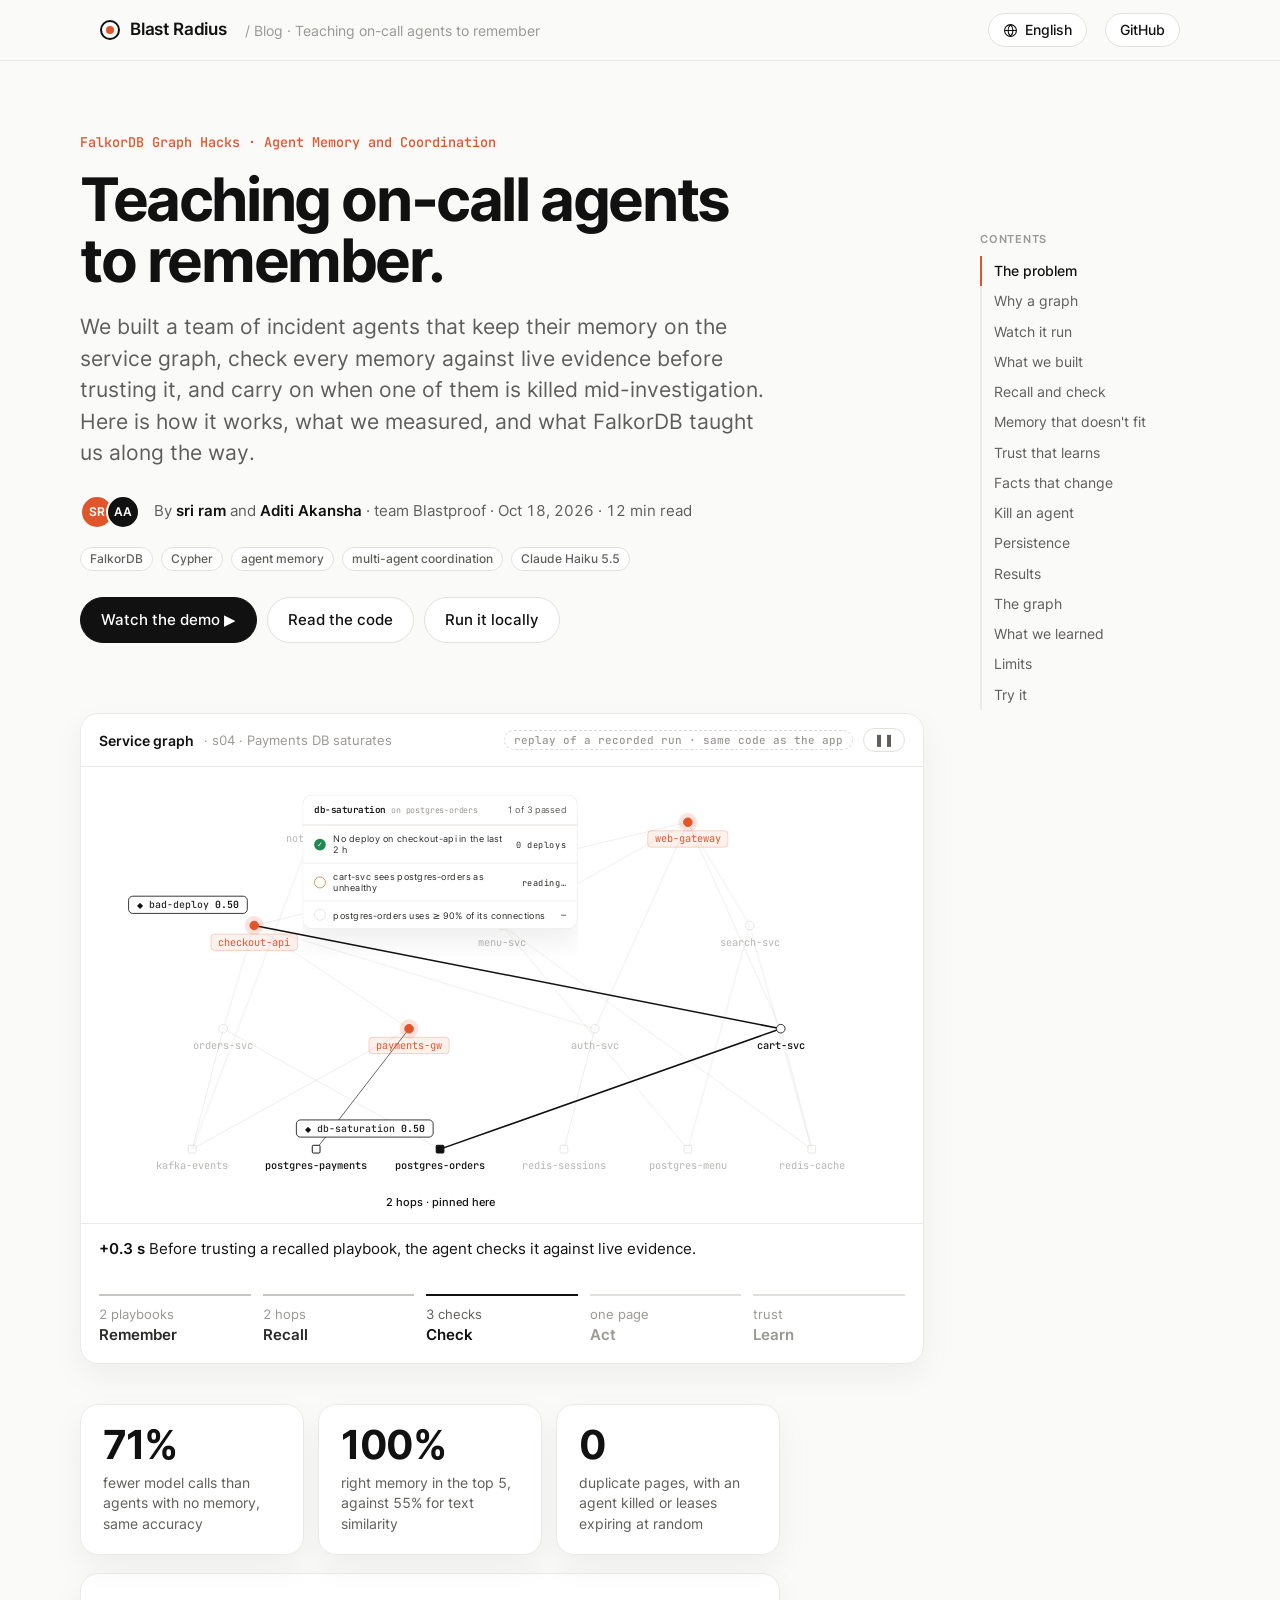
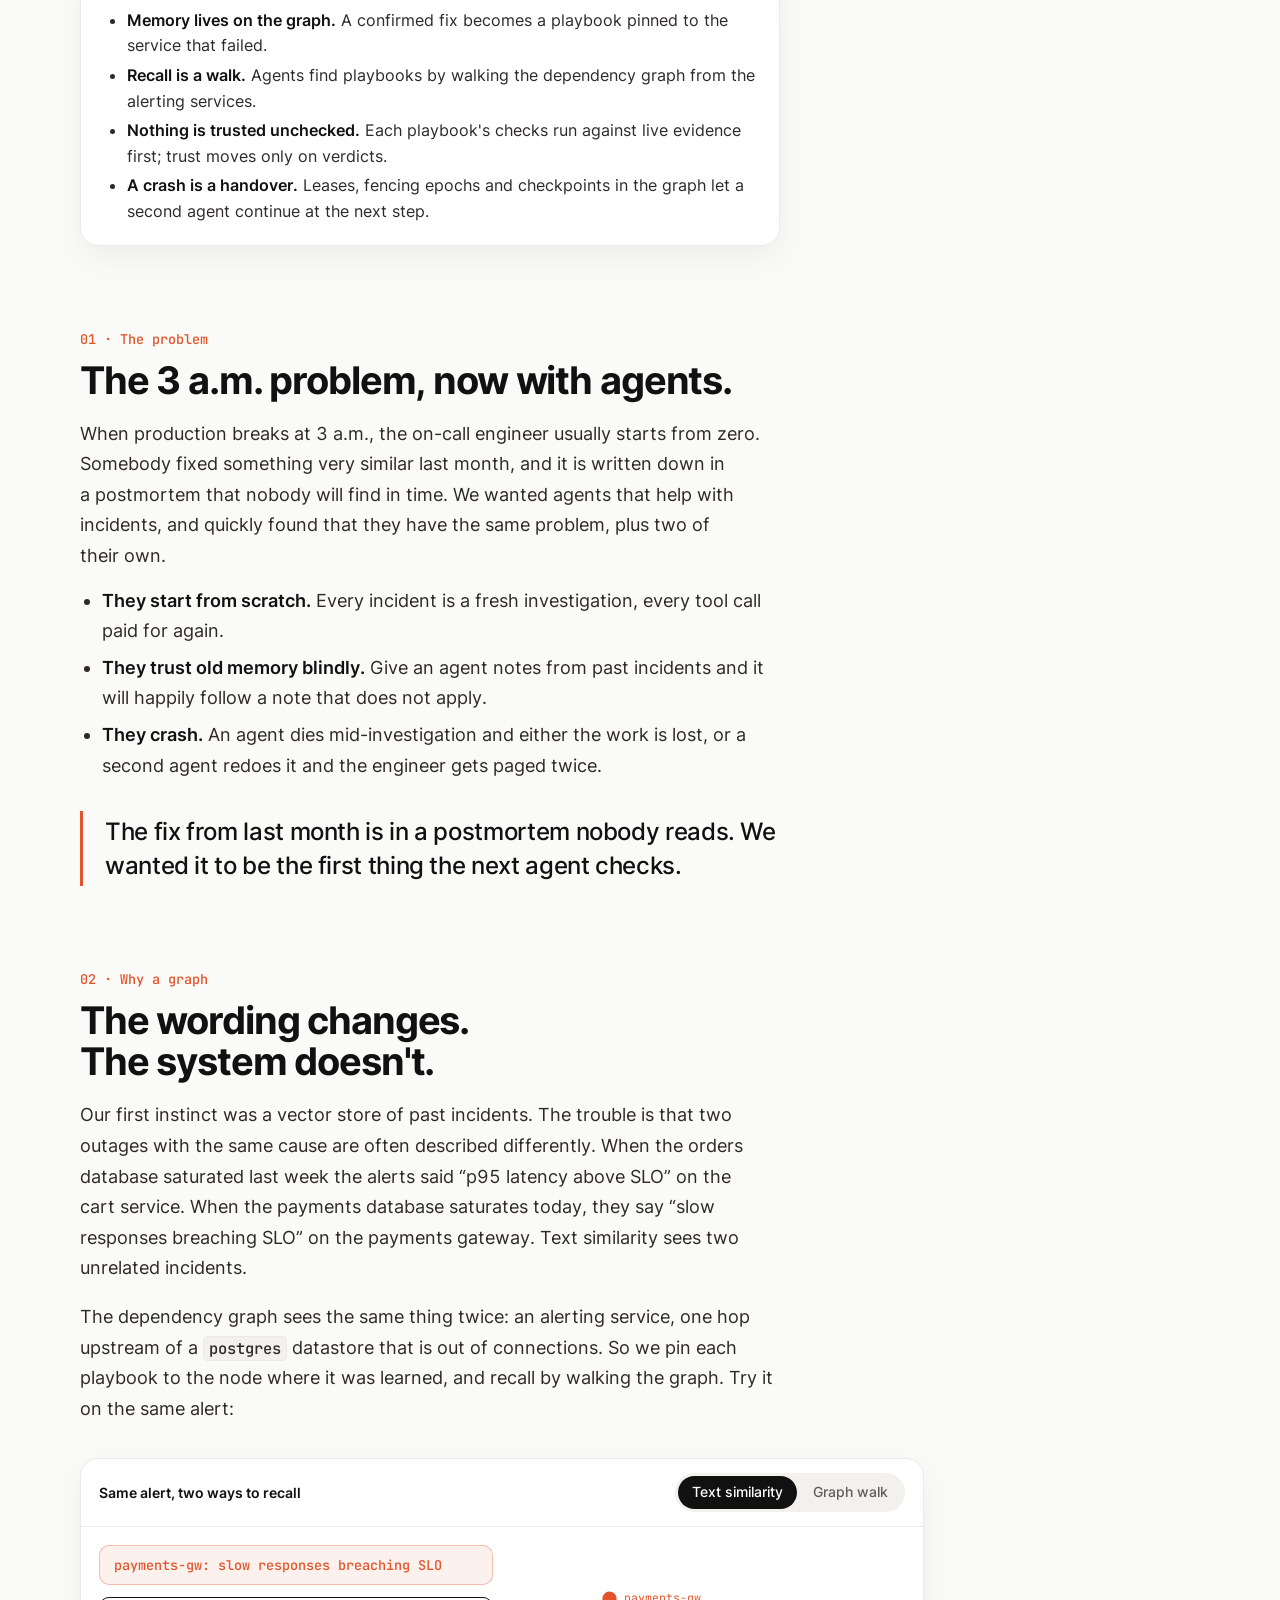
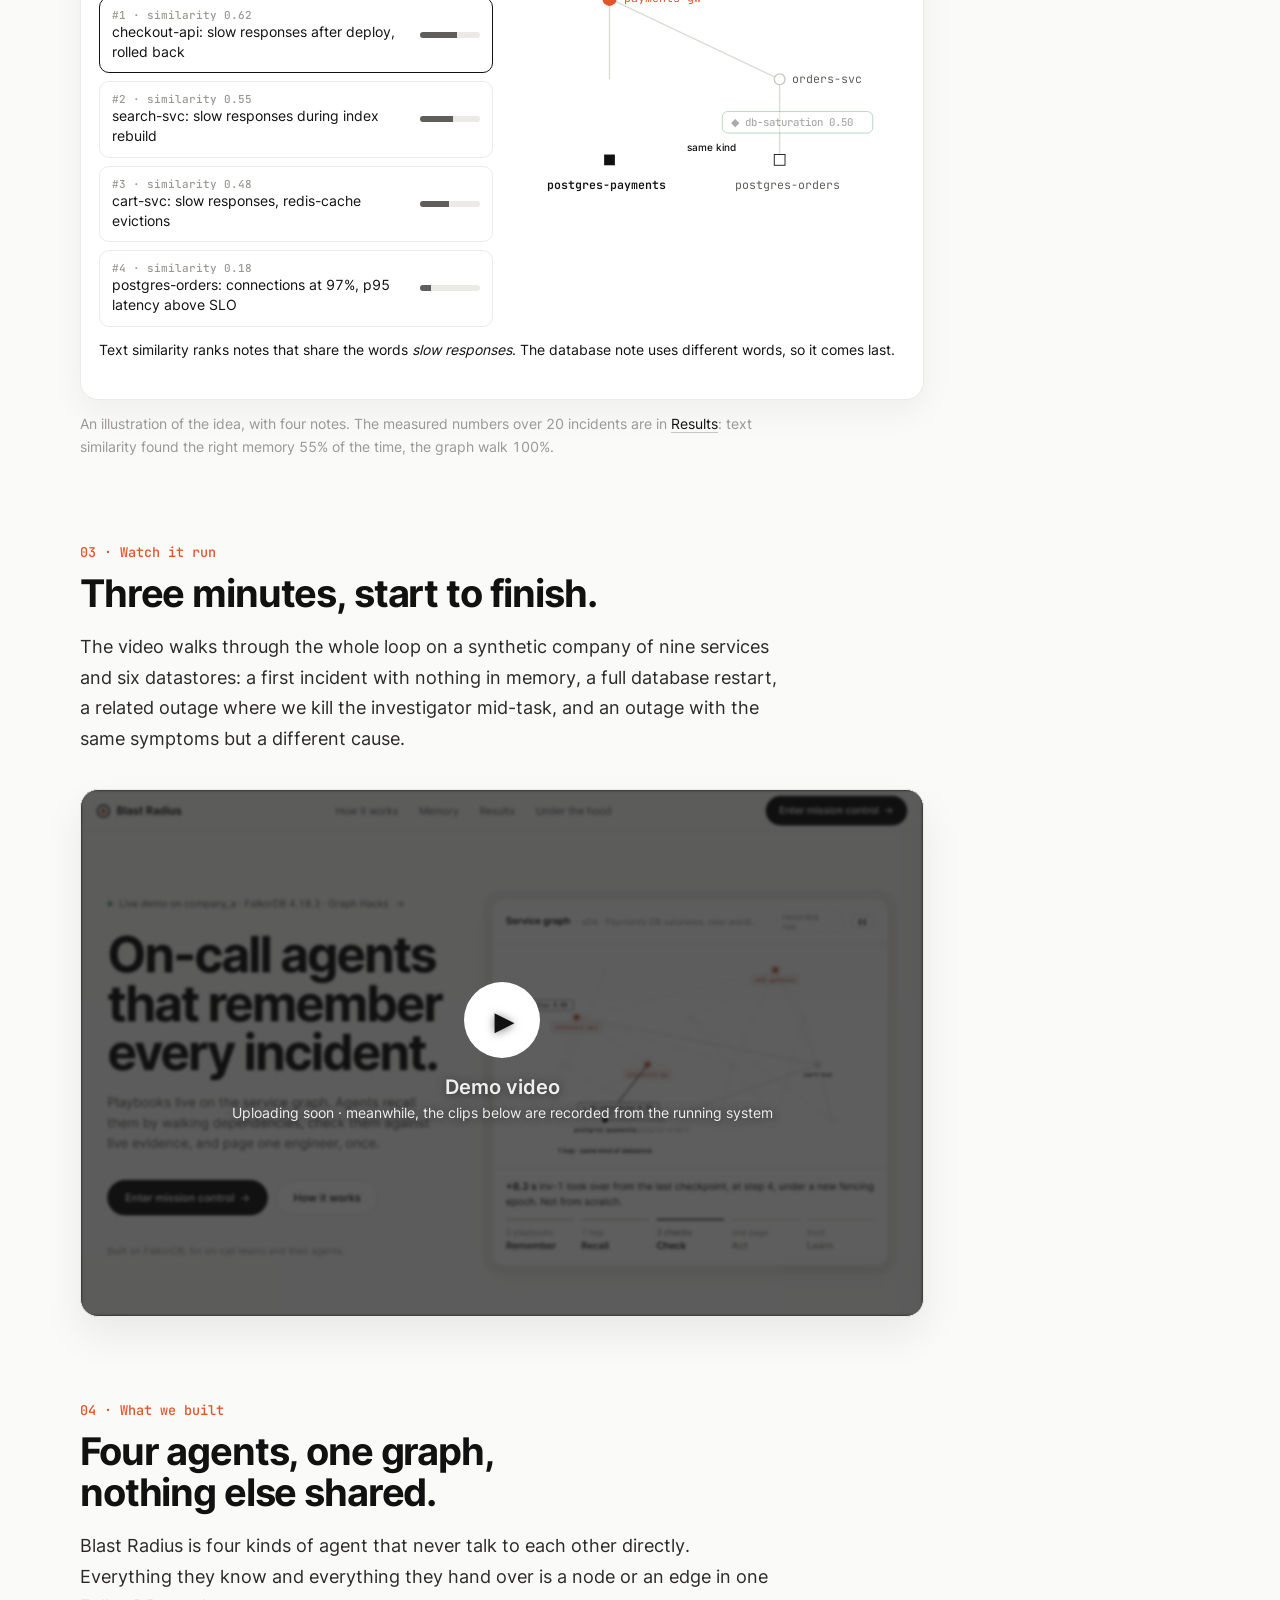
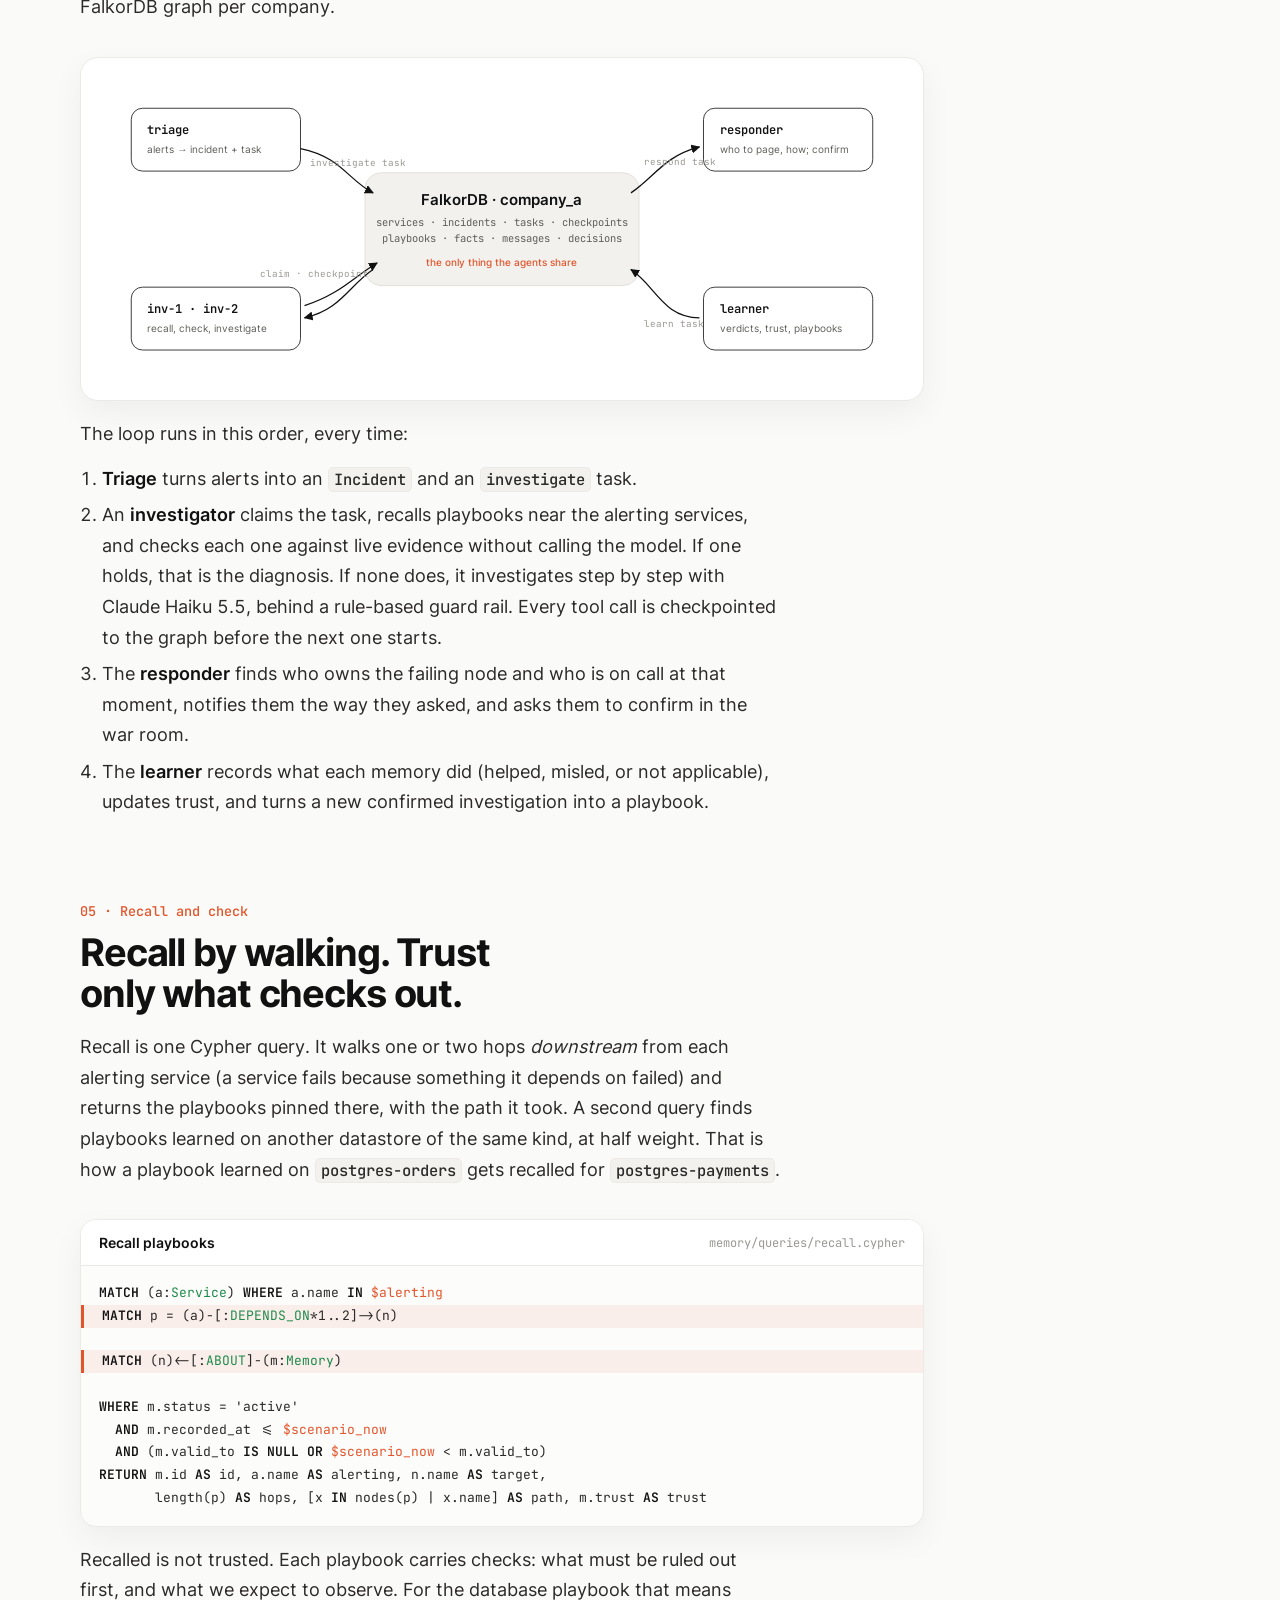
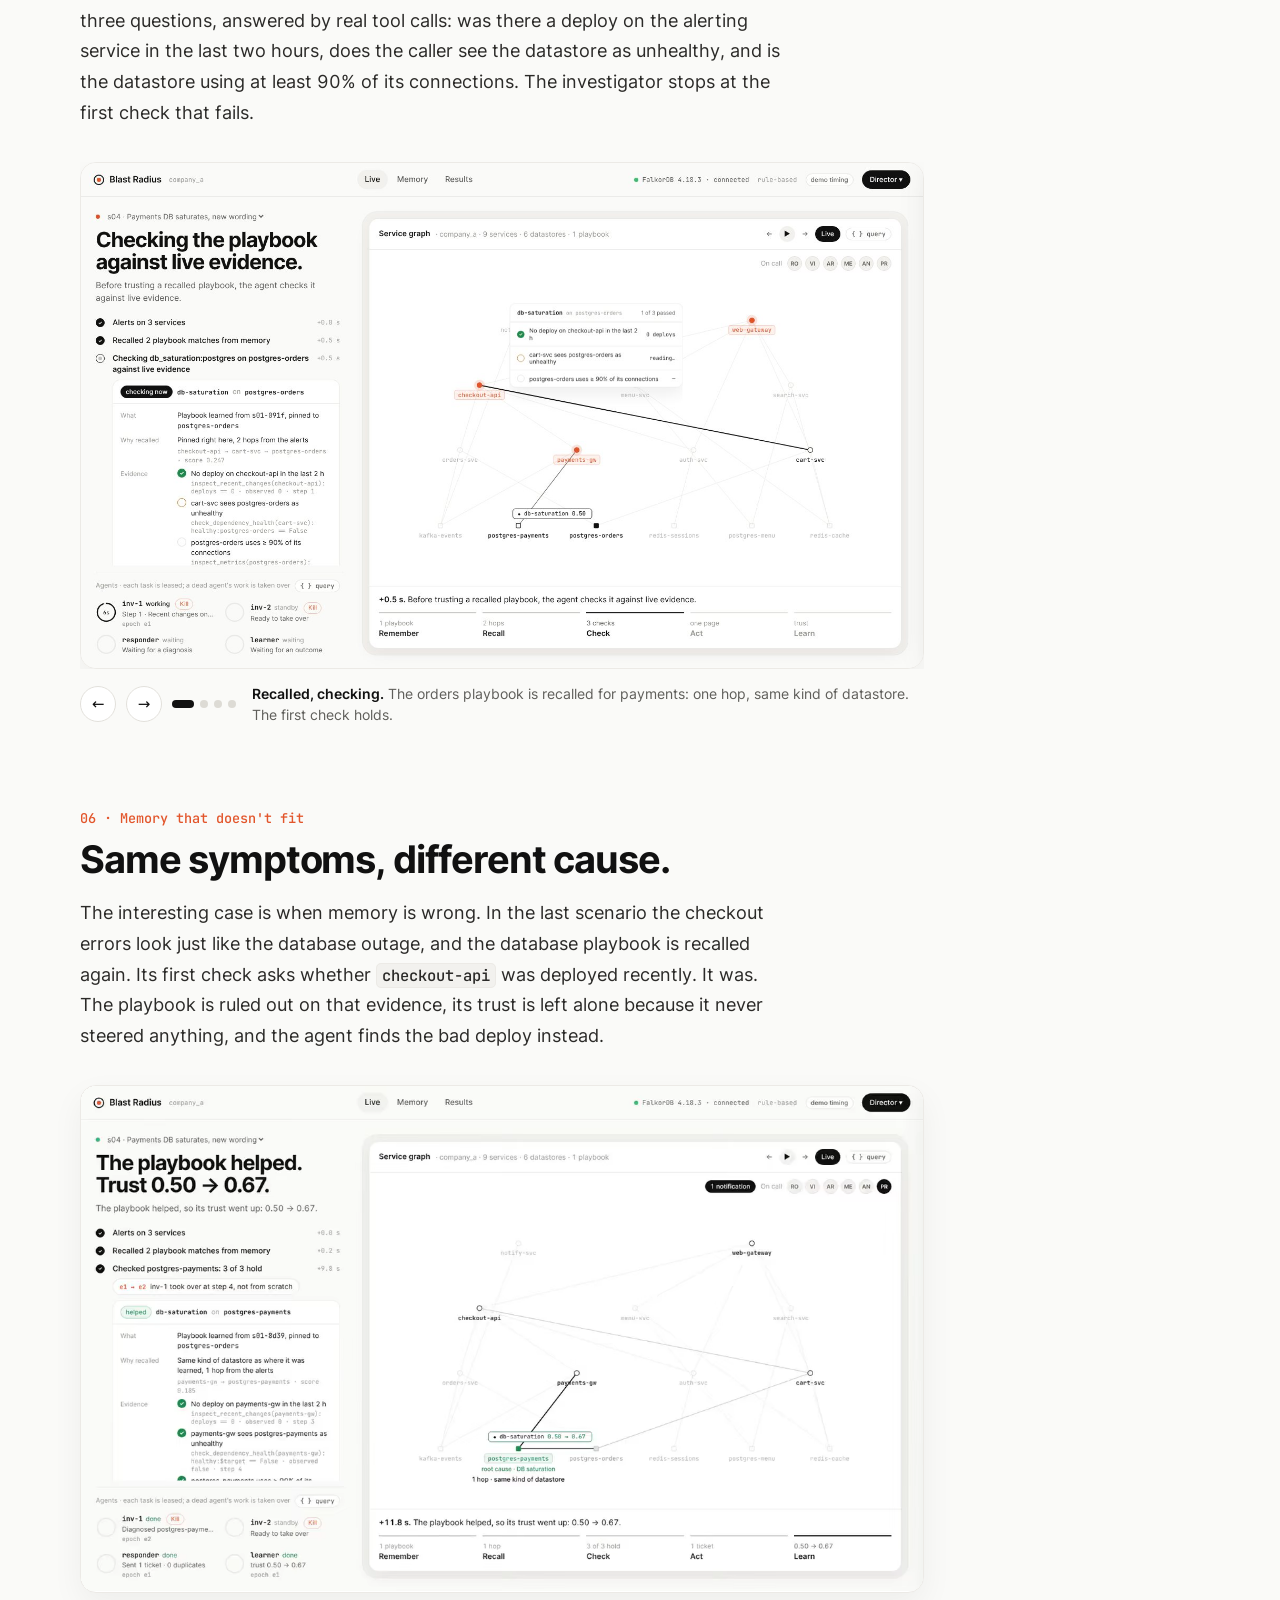
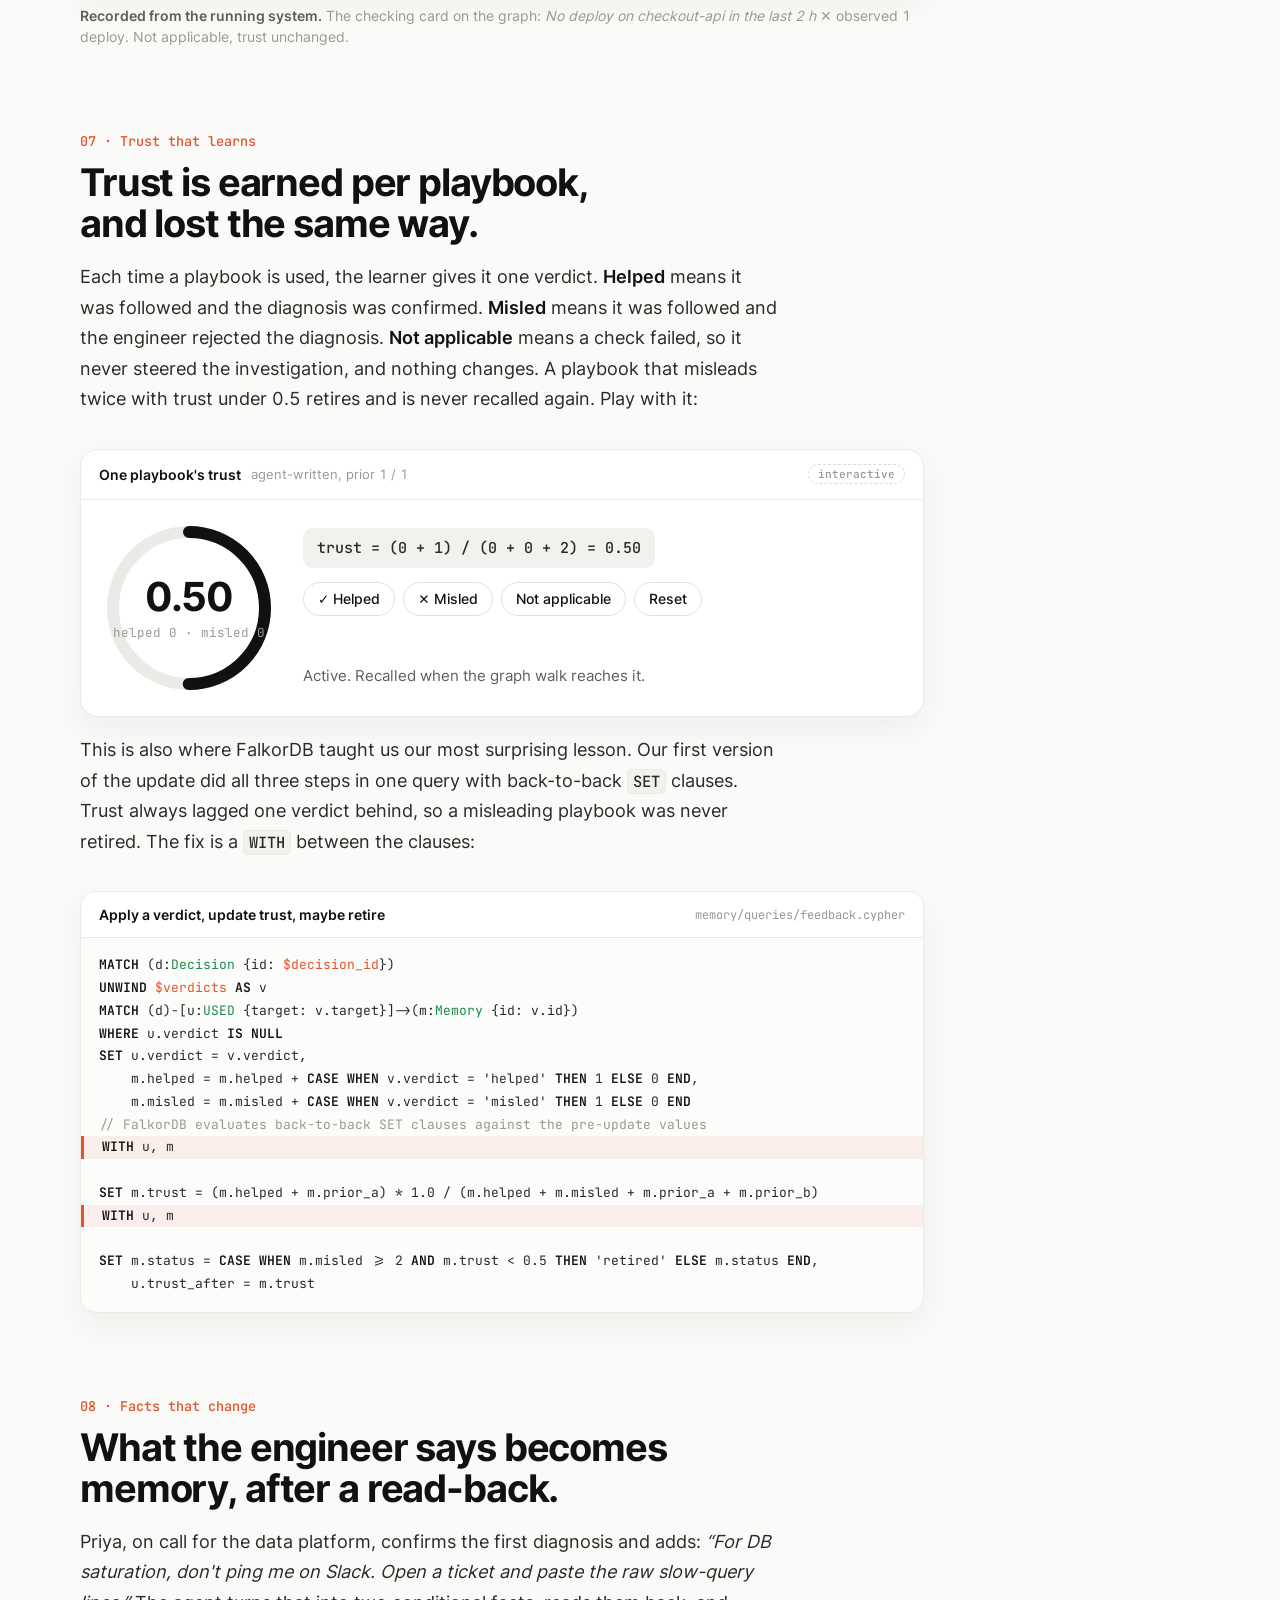
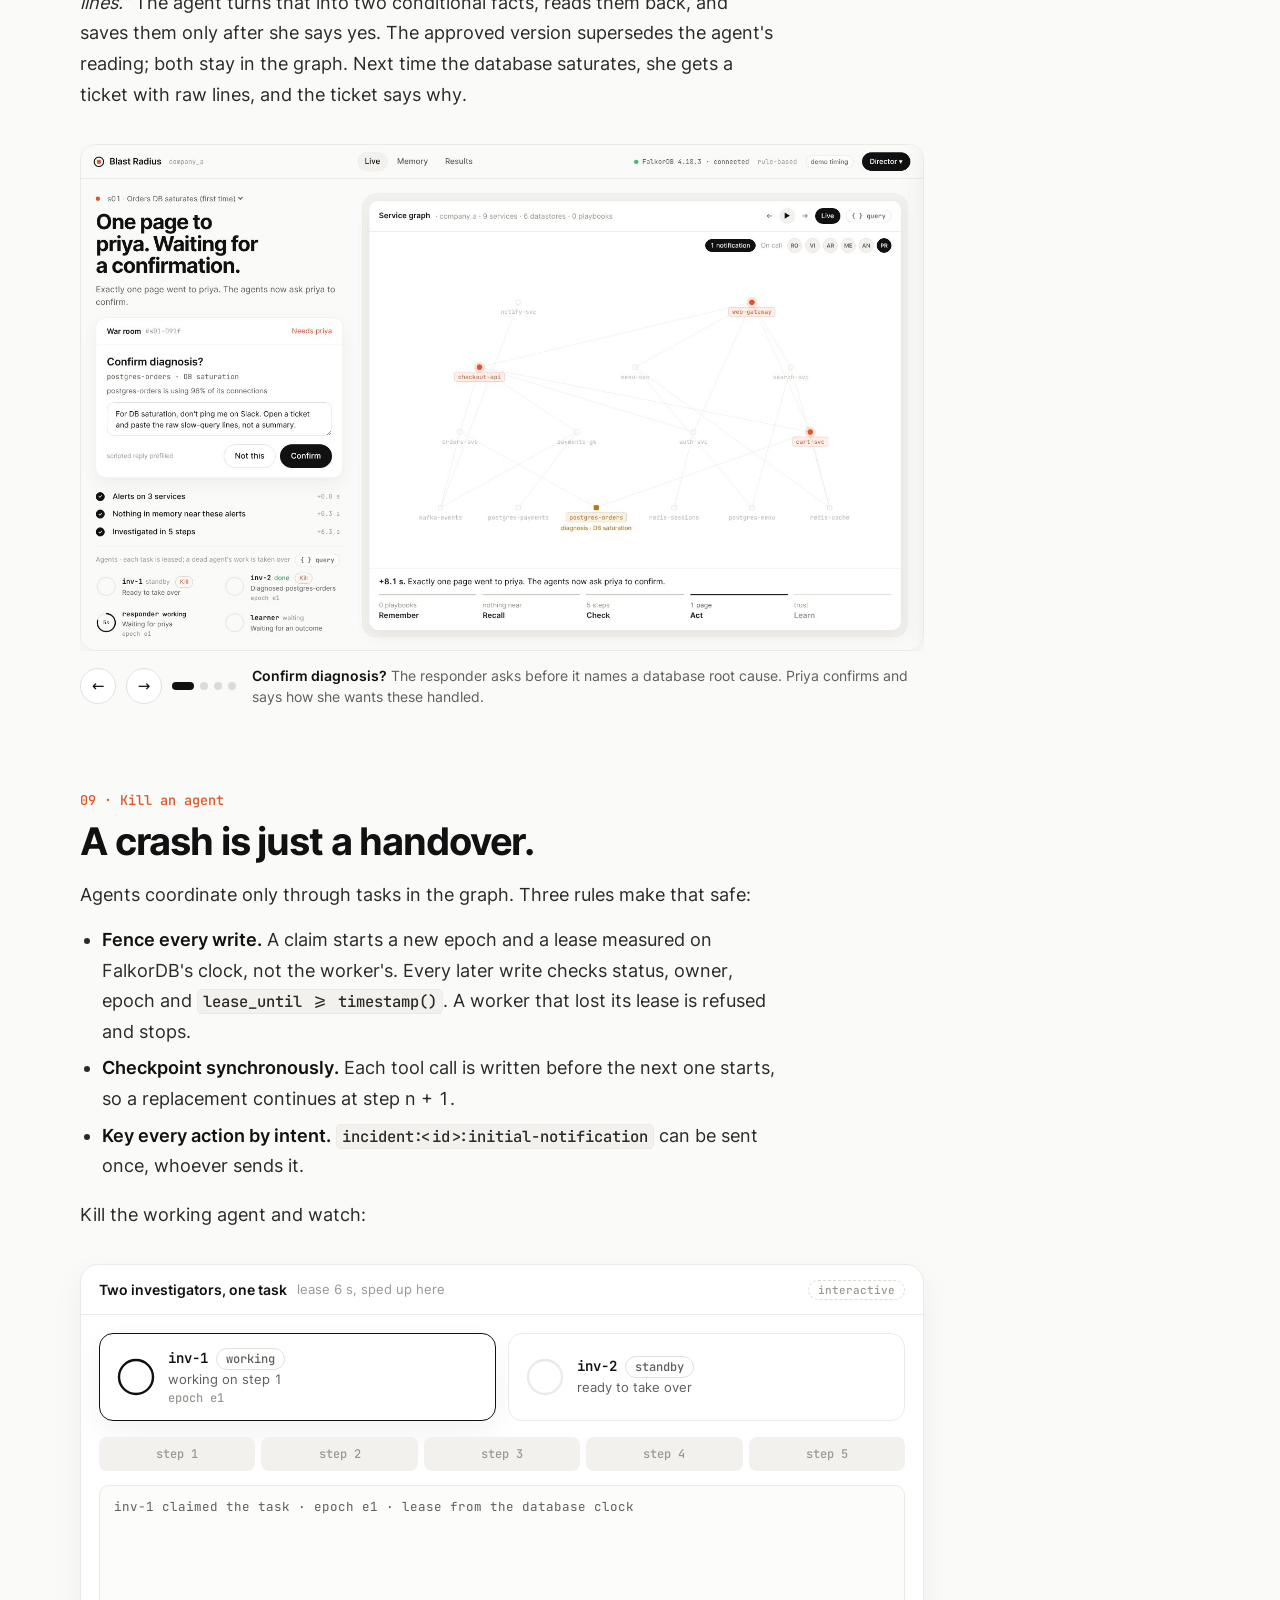
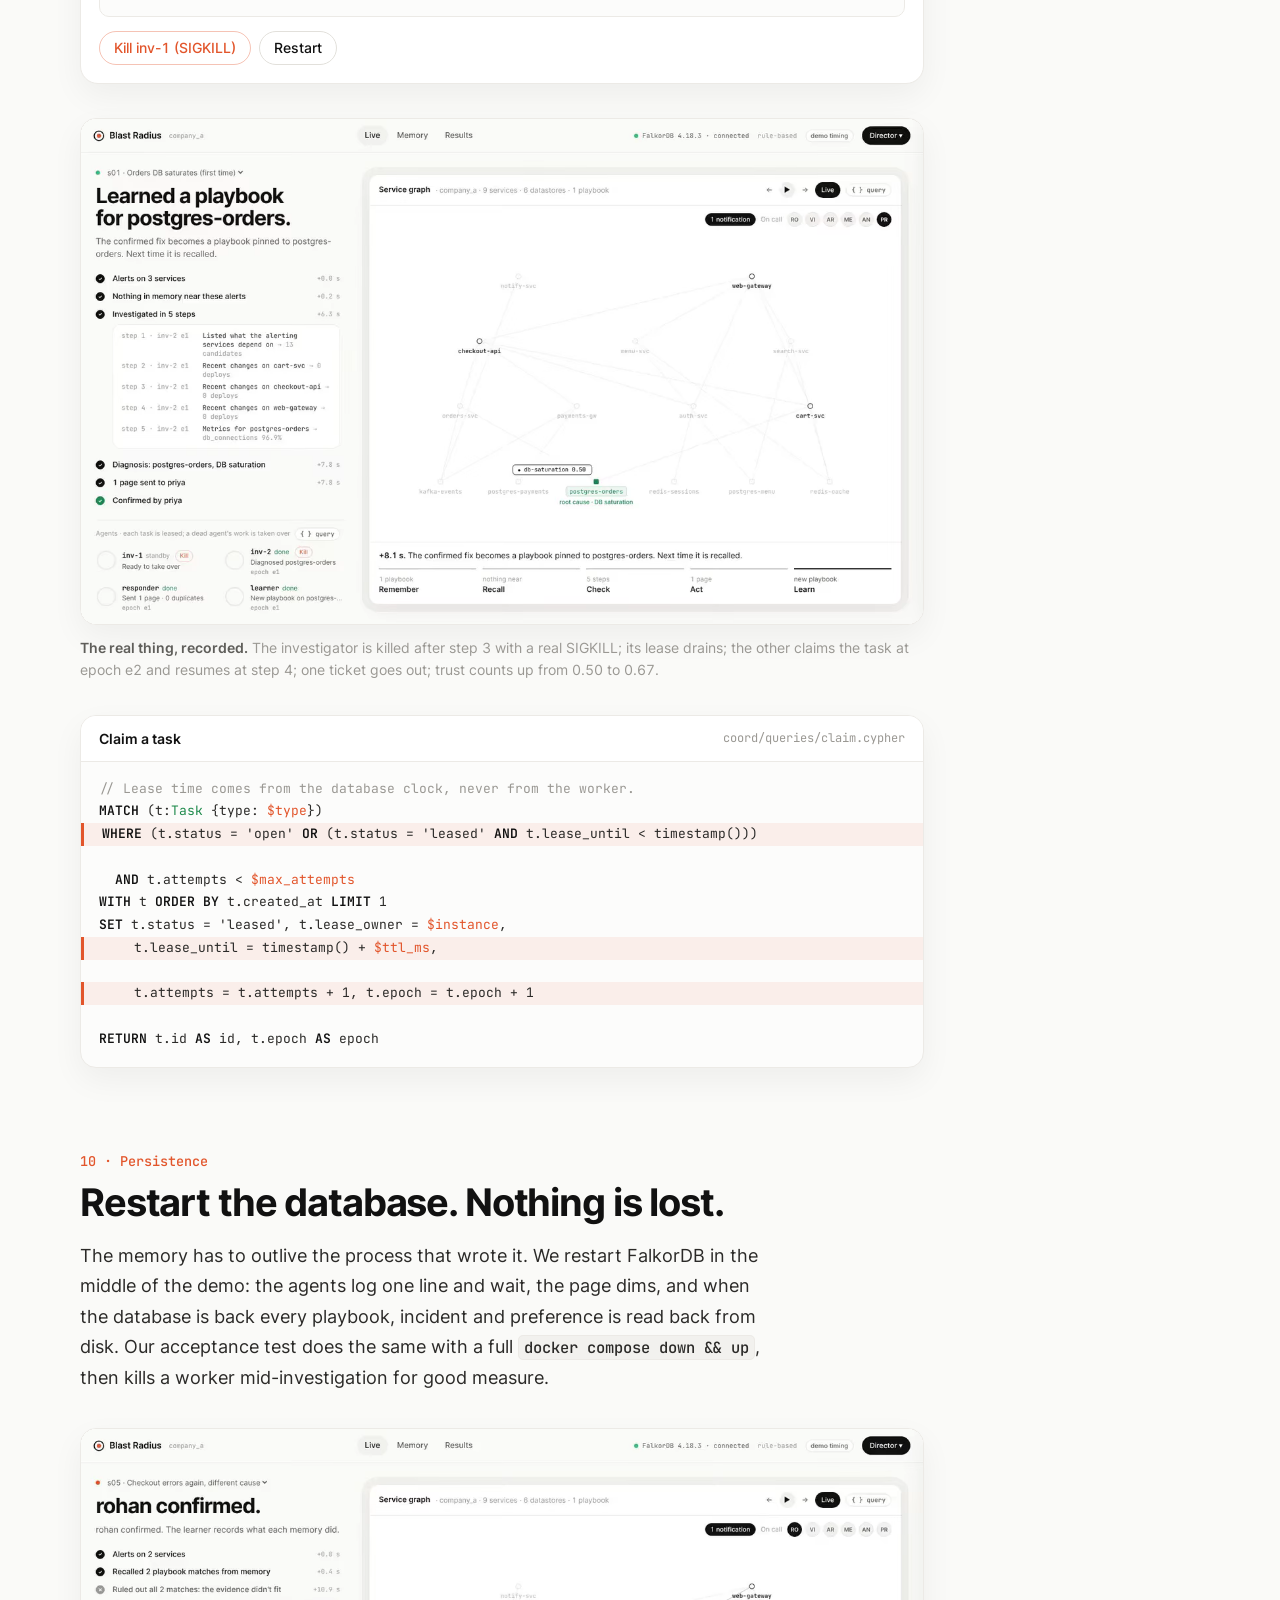
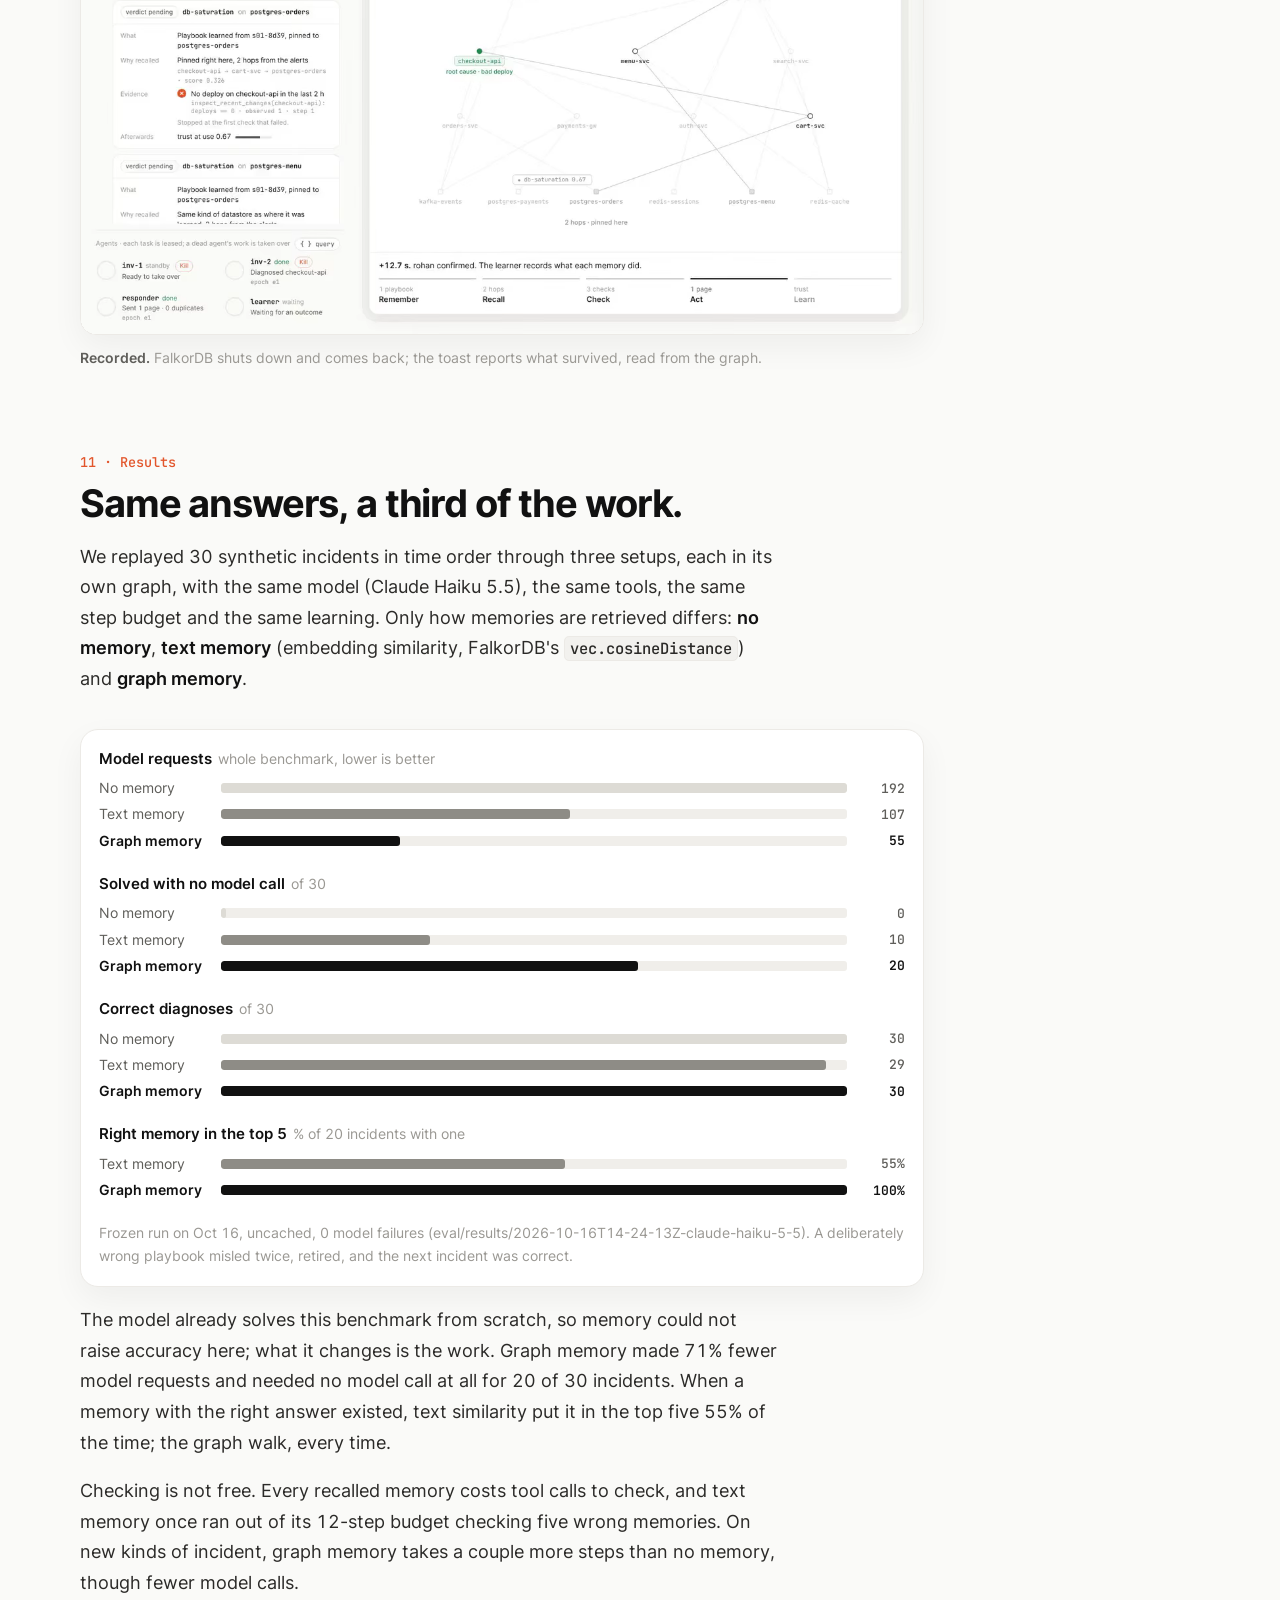
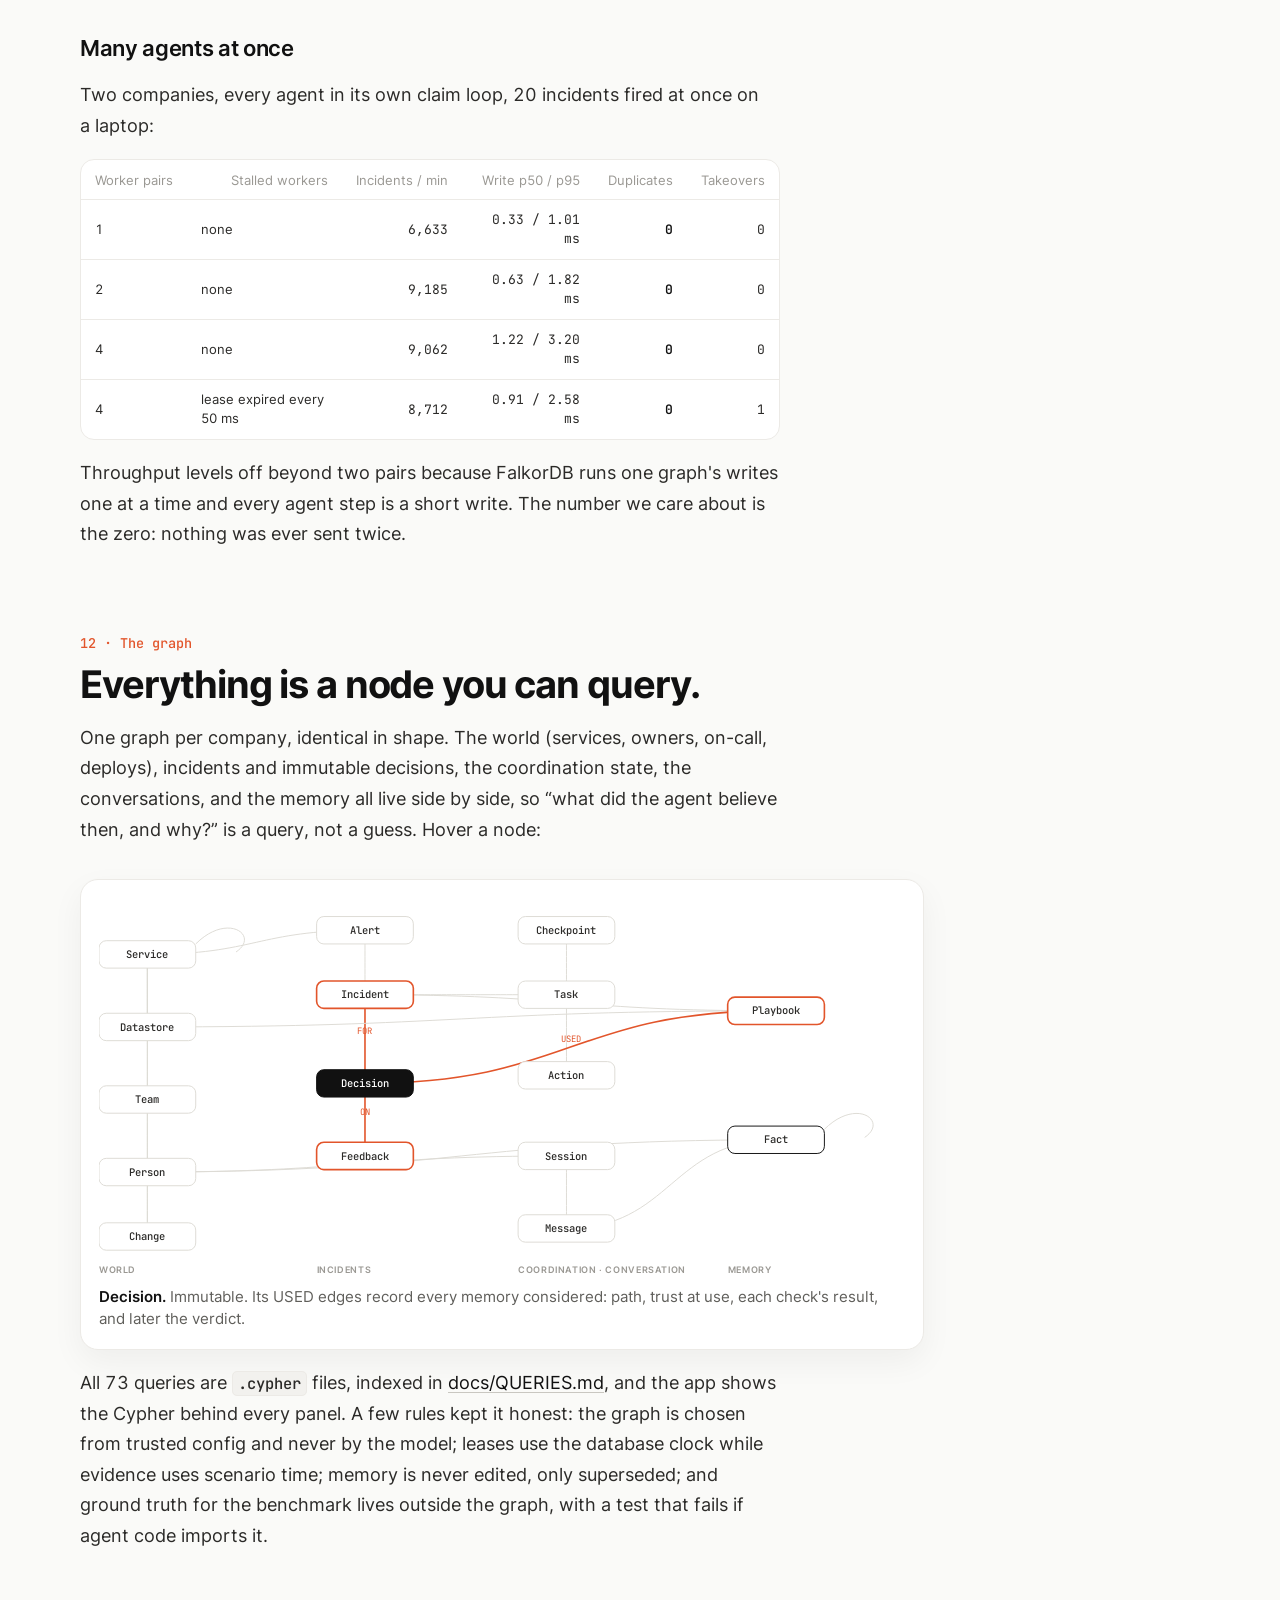
==== docs/blog/index.html @ 4878b63c "Blog: Hindi, Spanish, French and Hebrew translations, plus on-device translation in Chrome Co-Author" ====
<!doctype html>
<html lang="en">
<head>
<meta charset="utf-8">
<meta name="viewport" content="width=device-width, initial-scale=1, viewport-fit=cover">
<title>Teaching on-call agents to remember · Blast Radius</title>
<meta name="description" content="How we built on-call agents that remember every incident, check that memory against live evidence, and survive being killed mid-investigation. FalkorDB Graph Hacks, Agent Memory and Coordination.">
<meta property="og:title" content="Teaching on-call agents to remember">
<meta property="og:description" content="A graph for memory, a lease for coordination, and a lot of checking. Built on FalkorDB for Graph Hacks.">
<meta property="og:image" content="media/landing.jpg">
<link rel="stylesheet" href="assets/v2.css">
<style>
/* Blog layout: a reading column of ~68 characters, with figures that break out
   wider than the text, and a sticky contents rail on wide screens. */
:root { --col: 700px; --wide: 1120px; }
body { background: var(--bg); }
.progress { position: fixed; top: 0; left: 0; height: 3px; background: var(--sig); width: 0; z-index: 90; transition: width .1s linear; }
.top { position: sticky; top: env(safe-area-inset-top, 0px); z-index: 40; background: rgba(250, 250, 248, .9); backdrop-filter: blur(8px); border-bottom: 1px solid var(--line); }
.top .in { max-width: var(--wide); margin: 0 auto; height: 60px; display: flex; align-items: center; gap: 18px; padding-left: max(20px, env(safe-area-inset-left, 0px)); padding-right: max(20px, env(safe-area-inset-right, 0px)); }
.top .crumb { font-size: 14px; color: var(--t3); white-space: nowrap; overflow: hidden; text-overflow: ellipsis; }
.page { padding-left: max(20px, env(safe-area-inset-left, 0px)); padding-right: max(20px, env(safe-area-inset-right, 0px)); }
.layout { max-width: var(--wide); margin: 0 auto; display: grid; grid-template-columns: minmax(0, 1fr) 220px; gap: 56px; }
article { min-width: 0; }
.toc { position: sticky; top: 92px; align-self: start; padding-top: 140px; font-size: 13.5px; }
.toc b { display: block; font: 600 11px var(--sans); text-transform: uppercase; letter-spacing: .07em; color: var(--t3); margin-bottom: 10px; }
.toc a { display: block; color: var(--t2); padding: 5px 0 5px 12px; border-left: 2px solid var(--line); }
.toc a:hover { color: var(--ink); } .toc a.on { color: var(--ink); border-left-color: var(--sig); font-weight: 500; }
.col { max-width: var(--col); }
header.hero { padding-block: 72px 36px; }
.kicker { font: 500 13.5px var(--mono); color: var(--sig); }
h1 { font: 700 60px/1.02 var(--sans); letter-spacing: -.04em; margin: 18px 0 0; text-wrap: balance; }
.dek { font-size: 21px; line-height: 1.5; color: var(--t2); margin: 20px 0 0; text-wrap: pretty; }
.byline { display: flex; align-items: center; gap: 14px; margin-top: 26px; font-size: 14.5px; color: var(--t2); flex-wrap: wrap; }
.byline .avs { display: flex; } .byline .avs span { width: 34px; height: 34px; border-radius: 50%; display: grid; place-items: center; font: 600 12px var(--sans); color: #fff; background: var(--ink); border: 2px solid var(--bg); margin-left: -8px; }
.byline .avs span:first-child { margin-left: 0; background: var(--sig); }
.byline b { color: var(--ink); font-weight: 600; }
.tags { display: flex; gap: 8px; margin-top: 18px; flex-wrap: wrap; }
.btns { display: flex; gap: 10px; margin-top: 26px; flex-wrap: wrap; }
.btns .pill { padding: 11px 20px; }
h2 { font: 700 38px/1.08 var(--sans); letter-spacing: -.03em; margin: 0; text-wrap: balance; }
h3 { font: 600 22px/1.25 var(--sans); letter-spacing: -.015em; margin: 36px 0 0; }
section.s { padding-top: 84px; scroll-margin-top: 70px; }
.s .eyebrow { margin-bottom: 12px; display: block; }
p, li { font-size: 18px; line-height: 1.7; color: var(--ink2); }
article p { margin: 18px 0 0; text-wrap: pretty; }
article ul, article ol { margin: 14px 0 0; padding-left: 22px; } article li { margin-top: 6px; }
code { font: 500 .86em var(--mono); background: var(--sunk); border: 1px solid var(--line); border-radius: 5px; padding: 1px 5px; }
strong { font-weight: 600; color: var(--ink); }
a.ln { color: var(--ink); text-decoration: underline; text-decoration-color: var(--t4); text-underline-offset: 3px; } a.ln:hover { text-decoration-color: var(--sig); }
blockquote { margin: 30px 0 0; padding: 4px 0 4px 22px; border-left: 3px solid var(--sig); font: 500 24px/1.4 var(--sans); letter-spacing: -.015em; color: var(--ink); }
figure { margin: 34px 0 0; }
figure.wide { width: min(var(--wide) - 276px, 100%); }
figcaption { font-size: 14px; color: var(--t3); margin-top: 12px; line-height: 1.55; }
figcaption b { color: var(--t2); font-weight: 600; }
.shot { border-radius: 16px; border: 1px solid var(--line); box-shadow: var(--shadow); overflow: hidden; background: var(--paper); }
.shot img, .shot video { display: block; width: 100%; height: auto; }
.tldr { margin-top: 40px; display: grid; grid-template-columns: repeat(3, minmax(0, 1fr)); gap: 14px; }
.tile { padding: 20px 22px; } .tile b { display: block; font: 700 40px/1 var(--sans); letter-spacing: -.035em; } .tile span { display: block; font-size: 14px; color: var(--t2); margin-top: 8px; line-height: 1.45; }
.summary { margin-top: 18px; padding: 20px 24px; } .summary li { font-size: 16px; line-height: 1.6; margin-top: 4px; }
/* demo figures */
.demo { padding: 0; overflow: hidden; }
.demo .dh { display: flex; align-items: center; gap: 10px; padding: 14px 18px; border-bottom: 1px solid var(--line); font-size: 14px; flex-wrap: wrap; }
.demo .dh b { font-weight: 600; } .demo .dh .m { color: var(--t3); font-size: 13px; }
.demo .db { padding: 18px; }
.tag-live { font: 500 11px var(--mono); color: var(--t3); border: 1px dashed var(--line3); border-radius: 999px; padding: 2px 9px; }
.heroviz .gbody { aspect-ratio: 1200 / 650; padding: 4px 8px 0; }
.heroviz .foot { border-top: 1px solid var(--line); padding: 14px 18px 16px; }
.heroviz .capt { font-size: 15px; min-height: 44px; } .heroviz .capt b { font-weight: 600; }
.heroviz .stages { margin-top: 12px; }
/* text vs graph */
.vs { display: grid; grid-template-columns: minmax(0, 1fr) minmax(0, 1fr); gap: 18px; }
.alertbox { font: 500 13.5px var(--mono); background: var(--sig-bg); color: var(--sig); border: 1px solid var(--sig-line); border-radius: 10px; padding: 10px 14px; }
.notes { display: grid; gap: 8px; margin-top: 12px; }
.note2 { border: 1px solid var(--line); border-radius: 10px; padding: 10px 12px; font-size: 13.5px; display: grid; grid-template-columns: 1fr 60px; gap: 10px; align-items: center; transition: all .4s var(--ease); background: var(--paper); }
.note2 .bar { height: 6px; border-radius: 3px; background: var(--line); overflow: hidden; } .note2 .bar i { display: block; height: 100%; background: var(--t2); width: 0; transition: width .6s var(--ease); }
.note2.top { border-color: var(--ink); } .note2.right { border-color: var(--ok); background: var(--ok-bg); } .note2.right .bar i { background: var(--ok); }
.note2 .rk { font: 500 11px var(--mono); color: var(--t3); }
.seg2 { display: inline-flex; gap: 2px; background: var(--sunk); border-radius: 999px; padding: 3px; }
.seg2 button { border: 0; background: transparent; border-radius: 999px; padding: 6px 14px; font-size: 13.5px; font-weight: 500; color: var(--t2); }
.seg2 button.on { background: var(--ink); color: #fff; }
.verdict { margin-top: 12px; font-size: 14px; min-height: 42px; }
.mini svg { width: 100%; height: auto; display: block; }
.mini .e { stroke: var(--line3); stroke-width: 1.5; } .mini .e.walk { stroke: var(--ink); stroke-width: 2.5; stroke-dasharray: 200; stroke-dashoffset: 200; transition: stroke-dashoffset .8s var(--ease); }
.mini .e.kind { stroke: var(--ink); stroke-dasharray: 5 5; opacity: 0; transition: opacity .4s .8s; }
.mini.go .e.walk { stroke-dashoffset: 0; } .mini.go .e.kind { opacity: 1; }
.mini text { font: 400 13px var(--mono); fill: var(--t2); } .mini .al { fill: var(--sig); } .mini .tg { fill: var(--ink); font-weight: 600; }
.mini .pin rect { fill: var(--paper); stroke: var(--ink); } .mini .pin text { font: 500 12px var(--mono); fill: var(--ink); } .mini .pin { opacity: .35; transition: opacity .4s 1.1s; } .mini.go .pin { opacity: 1; }
.mini .pin.ok rect { stroke: var(--ok); }
/* carousel */
.car { position: relative; }
.car .track { display: flex; overflow-x: auto; scroll-snap-type: x mandatory; scroll-behavior: smooth; gap: 16px; scrollbar-width: none; }
.car .track::-webkit-scrollbar { display: none; }
.car .slide { flex: 0 0 100%; scroll-snap-align: start; }
.car .ctl { display: flex; align-items: center; gap: 10px; margin-top: 14px; }
.car .ctl button.arrow { width: 36px; height: 36px; border-radius: 50%; border: 1px solid var(--line2); background: var(--paper); font-size: 15px; }
.car .dots { display: flex; gap: 6px; } .car .dots button { width: 8px; height: 8px; border-radius: 50%; border: 0; background: var(--line3); padding: 0; }
.car .dots button.on { background: var(--ink); width: 22px; border-radius: 4px; }
.car .cap { font-size: 14px; color: var(--t2); margin-left: 6px; flex: 1; min-width: 0; }
.car .cap b { color: var(--ink); font-weight: 600; }
/* code */
.codecard { border-radius: 16px; border: 1px solid var(--line); background: #FCFCFB; overflow: hidden; box-shadow: var(--shadow); }
.codecard .ch2 { display: flex; align-items: center; gap: 10px; padding: 12px 18px; border-bottom: 1px solid var(--line); background: var(--paper); font-size: 14px; }
.codecard .ch2 b { font-weight: 600; } .codecard .ch2 span { margin-left: auto; font: 400 12px var(--mono); color: var(--t3); }
.codecard pre { margin: 0; padding: 16px 18px; overflow-x: auto; font: 400 13px/1.75 var(--mono); color: var(--ink2); }
.codecard .hl { background: rgba(226, 85, 43, .08); display: block; margin: 0 -18px; padding: 0 18px; border-left: 3px solid var(--sig); }
.codecard .c { color: var(--t3); } .codecard .k { color: var(--ink); font-weight: 600; } .codecard .p { color: var(--sig); } .codecard .l { color: var(--ok); }
.notes2 { margin-top: 12px; font-size: 14.5px; color: var(--t2); display: grid; gap: 6px; } .notes2 li { font-size: 15px; line-height: 1.55; }
/* trust meter */
.meter { display: grid; grid-template-columns: 180px minmax(0, 1fr); gap: 24px; align-items: center; }
.dial { position: relative; width: 180px; height: 180px; }
.dial svg { transform: rotate(-90deg); } .dial circle { fill: none; stroke-width: 12; } .dial .tr { stroke: var(--line); } .dial .fg { stroke: var(--ink); stroke-linecap: round; transition: stroke-dashoffset .6s var(--ease), stroke .3s; }
.dial .v { position: absolute; inset: 0; display: grid; place-items: center; text-align: center; }
.dial .v b { font: 700 40px var(--sans); letter-spacing: -.03em; display: block; } .dial .v span { font: 400 12.5px var(--mono); color: var(--t3); }
.formula { font: 500 15px var(--mono); color: var(--ink2); background: var(--sunk); border-radius: 10px; padding: 10px 14px; display: inline-block; }
.hist { display: flex; gap: 6px; flex-wrap: wrap; margin-top: 12px; min-height: 26px; }
.hist span { font: 500 11.5px var(--mono); border-radius: 999px; padding: 3px 9px; border: 1px solid var(--line2); background: var(--paper); animation: brFade .3s both; }
.hist .h { color: var(--ok); border-color: rgba(31,138,76,.35); } .hist .m { color: var(--sig); border-color: var(--sig-line); }
.mbtns { display: flex; gap: 8px; flex-wrap: wrap; margin-top: 14px; }
.retired { margin-top: 12px; font-size: 14.5px; min-height: 22px; color: var(--t2); } .retired strong { color: var(--sig); }
/* lease */
.lease .workers { display: grid; grid-template-columns: 1fr 1fr; gap: 12px; }
.wk { border: 1px solid var(--line); border-radius: 14px; padding: 14px 16px; display: flex; gap: 12px; align-items: center; transition: all .4s var(--ease); background: var(--paper); }
.wk.on { border-color: var(--ink); box-shadow: var(--shadow); } .wk.dead { background: var(--sunk); }
.wk .nm { font: 600 14px var(--mono); } .wk .st { font-size: 13px; color: var(--t2); } .wk .ep { font: 500 12px var(--mono); color: var(--t3); } .wk .ep.hot { color: var(--sig); }
.steps5 { display: grid; grid-template-columns: repeat(5, 1fr); gap: 6px; margin-top: 16px; }
.steps5 div { height: 34px; border-radius: 8px; background: var(--sunk); display: grid; place-items: center; font: 500 12px var(--mono); color: var(--t3); transition: all .3s; }
.steps5 div.d1 { background: var(--ink); color: #fff; } .steps5 div.d2 { background: var(--ok); color: #fff; }
.log { margin-top: 14px; font: 400 12.5px/1.7 var(--mono); color: var(--t2); background: #FCFCFB; border: 1px solid var(--line); border-radius: 10px; padding: 10px 14px; height: 132px; overflow: auto; }
.log .bad { color: var(--sig); } .log .ok { color: var(--ok); }
/* charts */
.bars3 { display: grid; gap: 22px; }
.bars3 h5 { margin: 0 0 8px; font-size: 15px; font-weight: 600; } .bars3 h5 span { font-weight: 400; color: var(--t3); font-size: 13.5px; margin-left: 6px; }
.brow { display: grid; grid-template-columns: 110px 1fr 46px; gap: 12px; align-items: center; margin-top: 6px; font-size: 13.5px; color: var(--t2); }
.brow .tr { height: 10px; border-radius: 3px; background: var(--sunk2); overflow: hidden; } .brow .tr i { display: block; height: 100%; border-radius: 3px; }
.brow b { font: 500 13px var(--mono); text-align: right; } .brow.me b, .brow.me span { color: var(--ink); font-weight: 600; }
.tbl { overflow-x: auto; margin-top: 18px; border: 1px solid var(--line); border-radius: 14px; background: var(--paper); }
.tbl table { width: 100%; border-collapse: collapse; font-size: 14px; min-width: 560px; }
.tbl th { text-align: right; font-weight: 400; color: var(--t3); font-size: 12.5px; padding: 12px 14px 8px; border-bottom: 1px solid var(--line); white-space: nowrap; }
.tbl td { text-align: right; padding: 10px 14px; border-bottom: 1px solid var(--line); font-family: var(--mono); font-size: 13px; color: var(--ink2); }
.tbl tr:last-child td { border-bottom: 0; } .tbl th:first-child, .tbl td:first-child { text-align: left; font-family: var(--sans); }
.tbl .win { color: var(--ink); font-weight: 600; }
/* data model */
.dm svg { width: 100%; height: auto; display: block; }
.dm .n rect { fill: var(--paper); stroke: var(--line3); stroke-width: 1.2; transition: all .25s; } .dm .n text { font: 500 13px var(--mono); fill: var(--ink2); pointer-events: none; }
.dm .n { cursor: pointer; } .dm .n.mem rect { stroke: var(--ink); } .dm .n.on rect { fill: var(--ink); stroke: var(--ink); } .dm .n.on text { fill: #fff; }
.dm .n.nb rect { stroke: var(--sig); stroke-width: 2; }
.dm .ed { stroke: var(--line3); stroke-width: 1.2; fill: none; transition: all .25s; } .dm .ed.on { stroke: var(--sig); stroke-width: 2; }
.dm .el { font: 400 11px var(--mono); fill: var(--t3); opacity: 0; transition: opacity .25s; pointer-events: none; } .dm .el.on { opacity: 1; fill: var(--sig); }
.dm .layer { font: 600 11px var(--sans); fill: var(--t3); letter-spacing: .07em; text-transform: uppercase; }
.dminfo { margin-top: 10px; font-size: 14.5px; color: var(--t2); min-height: 44px; }
/* video placeholder */
.vid { position: relative; display: block; border-radius: 18px; overflow: hidden; border: 1px solid var(--line); box-shadow: var(--shadow2); background: var(--ink); }
.vid img { display: block; width: 100%; opacity: .32; filter: blur(1.5px) grayscale(.3); }
.vid .play { position: absolute; inset: 0; display: grid; place-items: center; text-align: center; color: #fff; }
.vid .play i { width: 76px; height: 76px; border-radius: 50%; background: #fff; display: grid; place-items: center; margin: 0 auto 14px; font-style: normal; color: var(--ink); font-size: 26px; padding-left: 5px; }
.vid .play b { font-size: 20px; font-weight: 600; display: block; } .vid .play span { font-size: 14px; color: #eee; text-shadow: 0 1px 8px rgba(0,0,0,.5); }
/* lessons */
.lessons { display: grid; grid-template-columns: minmax(0, 1fr); gap: 14px; margin-top: 26px; }
.lesson { padding: 20px 24px; min-width: 0; } .lesson .n { font: 500 12.5px var(--mono); color: var(--sig); } .lesson h4 { margin: 6px 0 0; font-size: 19px; font-weight: 600; letter-spacing: -.01em; }
.lesson p { font-size: 16px; margin-top: 8px; line-height: 1.6; }
.term { margin-top: 12px; border-radius: 12px; background: #161615; color: #e7e6e2; font: 400 12.5px/1.7 var(--mono); padding: 12px 16px; overflow-x: auto; white-space: pre; }
.term .g { color: #8f8d87; } .term .r { color: #ff8a65; } .term .ok { color: #7ee2a8; }
.copy { position: relative; } .copy button { position: absolute; top: 10px; right: 10px; border: 1px solid #3a3936; background: #222120; color: #e7e6e2; border-radius: 8px; font-size: 12px; padding: 4px 10px; }
footer.end { max-width: var(--wide); margin: 100px auto 0; border-top: 1px solid var(--line); padding-block: 28px 60px; display: flex; gap: 16px; justify-content: space-between; color: var(--t3); font-size: 14px; flex-wrap: wrap; }
@media (max-width: 1100px) { .layout { grid-template-columns: minmax(0, 1fr); } .toc { display: none; } figure.wide { width: 100%; } }
@media (max-width: 700px) {
  h1 { font-size: 40px; } h2 { font-size: 30px; } .dek { font-size: 18px; } p, li { font-size: 17px; }
  .tldr, .vs, .lease .workers { grid-template-columns: minmax(0, 1fr); } .meter { grid-template-columns: minmax(0, 1fr); justify-items: start; }
  blockquote { font-size: 20px; }
}
/* languages */
.lang { position: relative; } #langbtn { display: inline-flex; align-items: center; gap: 7px; }
.langmenu { position: absolute; right: 0; top: calc(100% + 8px); width: 300px; background: var(--paper); border: 1px solid var(--line); border-radius: 14px; box-shadow: var(--shadow2); padding: 6px; z-index: 95; }
.langmenu > button { display: flex; width: 100%; align-items: baseline; justify-content: space-between; gap: 10px; padding: 9px 12px; border: 0; background: none; border-radius: 9px; font: 500 15px var(--sans); color: var(--ink); cursor: pointer; text-align: start; }
.langmenu > button:hover, .langmenu > button.on { background: var(--sunk); } .langmenu > button.on span::after { content: " ✓"; color: var(--sig); }
.langmenu small { font: 400 12px var(--sans); color: var(--t3); }
.langmenu .more { border-top: 1px solid var(--line); margin-top: 6px; padding: 10px 12px 6px; display: grid; gap: 2px; font: 500 13.5px var(--sans); }
.langmenu select { margin-top: 8px; width: 100%; padding: 8px 10px; border-radius: 9px; border: 1px solid var(--line); background: var(--bg); font: 400 14px var(--sans); color: var(--ink); }
.langmenu .hint { font: 400 12.5px/1.45 var(--sans); color: var(--t2); margin-top: 6px; } .langmenu .hint:empty { display: none; }
.xbar { display: flex; gap: 12px; align-items: center; justify-content: space-between; margin: 22px 0 -8px; padding: 10px 14px; border: 1px solid var(--line); border-radius: 12px; background: var(--paper); font-size: 13.5px; color: var(--t2); max-width: var(--col); }
.xbar[hidden] { display: none; } .xbar button { flex: none; border: 1px solid var(--line); background: var(--bg); border-radius: 999px; padding: 5px 12px; font: 500 13px var(--sans); color: var(--ink); cursor: pointer; }
html[lang=hi] article p, html[lang=hi] article li, html[lang=mr] article p { line-height: 1.8; }
/* right to left (Hebrew, Arabic): the prose flips, code, queries and diagrams stay left to right */
[dir=rtl] .toc a { padding: 5px 12px 5px 0; border-left: 0; border-right: 2px solid var(--line); }
[dir=rtl] article ul, [dir=rtl] article ol { padding-left: 0; padding-right: 22px; }
[dir=rtl] blockquote { padding: 4px 22px 4px 0; border-left: 0; border-right: 3px solid var(--sig); }
[dir=rtl] .byline .avs span { margin-left: 0; margin-right: -8px; } [dir=rtl] .byline .avs span:first-child { margin-right: 0; }
[dir=rtl] .car .cap { margin-left: 0; margin-right: 6px; } [dir=rtl] .codecard .ch2 span { margin-left: 0; margin-right: auto; }
[dir=rtl] .langmenu { right: auto; left: 0; }
[dir=rtl] code, [dir=rtl] .ln { direction: ltr; unicode-bidi: isolate; }
[dir=rtl] pre, [dir=rtl] .term, [dir=rtl] .heroviz, [dir=rtl] .mini, [dir=rtl] .dm svg, [dir=rtl] .tbl td, [dir=rtl] .steps5, [dir=rtl] .brow .tr, [dir=rtl] .formula { direction: ltr; }
@media (max-width: 560px) { .top .gh { display: none; } .top .crumb { display: none; } }
</style>
</head>
<body>
<div class="progress" id="progress"></div>
<div class="top"><div class="in">
  <a class="brand" id="brand" href="https://github.com/Genziitian/Blastproof"><span class="logo"><i></i></span>Blast Radius</a>
  <span data-i18n="k1" class="crumb">/ Blog · Teaching on-call agents to remember</span><span class="grow"></span>
  <div class="lang"><button class="pill sm" id="langbtn" aria-haspopup="true" aria-expanded="false" aria-label="Language"><svg width="15" height="15" viewBox="0 0 24 24" fill="none" stroke="currentColor" stroke-width="1.8" aria-hidden="true"><circle cx="12" cy="12" r="9.5"/><path d="M2.5 12h19M12 2.5c2.6 2.8 3.9 6 3.9 9.5s-1.3 6.7-3.9 9.5c-2.6-2.8-3.9-6-3.9-9.5s1.3-6.7 3.9-9.5z"/></svg><span id="langname">English</span></button>
    <div class="langmenu" id="langmenu" hidden>
      <button data-lang="en"><span>English</span></button>
      <button data-lang="hi"><span lang="hi">हिन्दी</span><small>Hindi</small></button>
      <button data-lang="es"><span lang="es">Español</span><small>Spanish</small></button>
      <button data-lang="fr"><span lang="fr">Français</span><small>French</small></button>
      <button data-lang="he"><span lang="he" dir="rtl">עברית</span><small>Hebrew · FalkorDB is from Tel Aviv</small></button>
      <div class="more"><span id="moretitle">More languages</span><small id="moresub">translated on your device by Chrome</small>
        <select id="langmore" aria-label="More languages"><option value="">…</option></select><div class="hint" id="langhint"></div></div>
    </div></div>
  <a class="pill sm gh" href="https://github.com/Genziitian/Blastproof" target="_blank" rel="noopener">GitHub</a>
</div></div>

<div class="page"><div class="layout">
<article>
  <div class="xbar" id="xbar" hidden><span id="xtext"></span><button id="xorig">English</button></div>
  <header class="hero col">
    <div data-i18n="k2" class="kicker">FalkorDB Graph Hacks · Agent Memory and Coordination</div>
    <h1 data-i18n="k3">Teaching <span style="white-space:nowrap">on-call</span> agents to remember.</h1>
    <p data-i18n="k4" class="dek">We built a team of incident agents that keep their memory on the service graph, check every memory against live evidence before trusting it, and carry on when one of them is killed mid-investigation. Here is how it works, what we measured, and what FalkorDB taught us along the way.</p>
    <div class="byline"><span class="avs"><span>SR</span><span>AA</span></span><span data-i18n="k5">By <b>sri ram</b> and <b>Aditi Akansha</b> · team Blastproof · Oct 18, 2026 · 12 min read</span></div>
    <div class="tags"><span class="chip">FalkorDB</span><span class="chip">Cypher</span><span class="chip">agent memory</span><span class="chip">multi-agent coordination</span><span class="chip">Claude Haiku 5.5</span></div>
    <div class="btns"><a data-i18n="k6" class="pill dark" href="#demo">Watch the demo ▶</a><a data-i18n="k7" class="pill" href="https://github.com/Genziitian/Blastproof" target="_blank" rel="noopener">Read the code</a><a data-i18n="k8" class="pill" href="#try">Run it locally</a></div>
  </header>

  <figure class="wide card demo heroviz" aria-label="Replay of a recorded incident">
    <div class="dh"><b data-i18n="k9">Service graph</b><span data-i18n="k10" class="m" id="hero-title">· s04 · Payments DB saturates</span><span class="grow"></span><span data-i18n="k11" class="tag-live">replay of a recorded run · same code as the app</span>
      <button class="qbtn" id="hero-play" aria-label="Pause the replay">❚❚</button></div>
    <div class="gbody" id="hero-graph"></div>
    <div class="foot"><div class="capt" id="hero-cap"></div><div class="stages" id="hero-stages"></div></div>
  </figure>

  <div class="col">
    <div class="tldr">
      <div class="card tile"><b>71%</b><span data-i18n="k12">fewer model calls than agents with no memory, same accuracy</span></div>
      <div class="card tile"><b>100%</b><span data-i18n="k13">right memory in the top 5, against 55% for text similarity</span></div>
      <div class="card tile"><b>0</b><span data-i18n="k14">duplicate pages, with an agent killed or leases expiring at random</span></div>
    </div>
    <div class="card summary"><ul>
      <li data-i18n="k15"><strong>Memory lives on the graph.</strong> A confirmed fix becomes a playbook pinned to the service that failed.</li>
      <li data-i18n="k16"><strong>Recall is a walk.</strong> Agents find playbooks by walking the dependency graph from the alerting services.</li>
      <li data-i18n="k17"><strong>Nothing is trusted unchecked.</strong> Each playbook's checks run against live evidence first; trust moves only on verdicts.</li>
      <li data-i18n="k18"><strong>A crash is a handover.</strong> Leases, fencing epochs and checkpoints in the graph let a second agent continue at the next step.</li>
    </ul></div>
  </div>

  <section class="s col" id="problem">
    <span data-i18n="k19" class="eyebrow">01 · The problem</span>
    <h2 data-i18n="k20">The 3 a.m. problem, now with agents.</h2>
    <p data-i18n="k21">When production breaks at 3 a.m., the on-call engineer usually starts from zero. Somebody fixed something very similar last month, and it is written down in a postmortem that nobody will find in time. We wanted agents that help with incidents, and quickly found that they have the same problem, plus two of their own.</p>
    <ul>
      <li data-i18n="k22"><strong>They start from scratch.</strong> Every incident is a fresh investigation, every tool call paid for again.</li>
      <li data-i18n="k23"><strong>They trust old memory blindly.</strong> Give an agent notes from past incidents and it will happily follow a note that does not apply.</li>
      <li data-i18n="k24"><strong>They crash.</strong> An agent dies mid-investigation and either the work is lost, or a second agent redoes it and the engineer gets paged twice.</li>
    </ul>
    <blockquote data-i18n="k25">The fix from last month is in a postmortem nobody reads. We wanted it to be the first thing the next agent checks.</blockquote>
  </section>

  <section class="s col" id="graph">
    <span data-i18n="k26" class="eyebrow">02 · Why a graph</span>
    <h2 data-i18n="k27">The wording changes. The system doesn't.</h2>
    <p data-i18n="k28">Our first instinct was a vector store of past incidents. The trouble is that two outages with the same cause are often described differently. When the orders database saturated last week the alerts said “p95 latency above SLO” on the cart service. When the payments database saturates today, they say “slow responses breaching SLO” on the payments gateway. Text similarity sees two unrelated incidents.</p>
    <p data-i18n="k29">The dependency graph sees the same thing twice: an alerting service, one hop upstream of a <code>postgres</code> datastore that is out of connections. So we pin each playbook to the node where it was learned, and recall by walking the graph. Try it on the same alert:</p>
  </section>
  <figure class="wide card demo" id="vsdemo">
    <div class="dh"><b data-i18n="k30">Same alert, two ways to recall</b><span class="grow"></span><span class="seg2" role="tablist"><button data-i18n="k31" class="on" data-mode="text" role="tab">Text similarity</button><button data-i18n="k32" data-mode="graph" role="tab">Graph walk</button></span></div>
    <div class="db"><div class="vs">
      <div><div class="alertbox">payments-gw: slow responses breaching SLO</div>
        <div class="notes" id="vsnotes"></div></div>
      <div class="mini" id="vsmini"></div>
    </div><div class="verdict" id="vsverdict"></div></div>
  </figure>
  <div class="col"><p data-i18n="k33" style="font-size:14px;color:var(--t3);margin-top:12px">An illustration of the idea, with four notes. The measured numbers over 20 incidents are in <a class="ln" href="#results">Results</a>: text similarity found the right memory 55% of the time, the graph walk 100%.</p></div>

  <section class="s col" id="demo">
    <span data-i18n="k34" class="eyebrow">03 · Watch it run</span>
    <h2 data-i18n="k35">Three minutes, start to finish.</h2>
    <p data-i18n="k36">The video walks through the whole loop on a synthetic company of nine services and six datastores: a first incident with nothing in memory, a full database restart, a related outage where we kill the investigator mid-task, and an outage with the same symptoms but a different cause.</p>
  </section>
  <figure class="wide">
    <a class="vid" id="vid" href="#demo" aria-label="Demo video (link added after upload)"><img data-i18n-alt="a157" src="media/landing.jpg" alt="The Blast Radius landing page">
      <span class="play"><span><i>▶</i><b data-i18n="k37">Demo video</b><span data-i18n="k38" id="vidnote">Uploading soon · meanwhile, the clips below are recorded from the running system</span></span></span></a>
  </figure>

  <section class="s col" id="built">
    <span data-i18n="k39" class="eyebrow">04 · What we built</span>
    <h2 data-i18n="k40">Four agents, one graph, nothing else shared.</h2>
    <p data-i18n="k41">Blast Radius is four kinds of agent that never talk to each other directly. Everything they know and everything they hand over is a node or an edge in one FalkorDB graph per company.</p>
  </section>
  <figure class="wide card demo"><div class="db"><svg viewBox="0 0 1000 380" role="img" aria-label="Architecture: triage, investigators, responder and learner around one FalkorDB graph" style="width:100%;height:auto;display:block">
    <defs><marker id="ar" viewBox="0 0 10 10" refX="9" refY="5" markerWidth="7" markerHeight="7" orient="auto"><path d="M0,0 L10,5 L0,10 z" fill="#111"/></marker></defs>
    <rect x="330" y="120" width="340" height="140" rx="20" fill="#F2F1EE" stroke="#DDDBD5"/>
    <text x="500" y="160" text-anchor="middle" style="font:600 18px Inter,sans-serif;fill:#111">FalkorDB · company_a</text>
    <text x="500" y="186" text-anchor="middle" style="font:400 13px 'JetBrains Mono',monospace;fill:#5F5E5A">services · incidents · tasks · checkpoints</text>
    <text x="500" y="206" text-anchor="middle" style="font:400 13px 'JetBrains Mono',monospace;fill:#5F5E5A">playbooks · facts · messages · decisions</text>
    <text x="500" y="236" text-anchor="middle" style="font:500 12.5px Inter,sans-serif;fill:#E2552B">the only thing the agents share</text>
    <g style="font:600 15px 'JetBrains Mono',monospace;fill:#111">
      <rect x="40" y="40" width="210" height="78" rx="14" fill="#fff" stroke="#111"/><text x="60" y="72">triage</text><text x="60" y="96" style="font:400 12.5px Inter,sans-serif;fill:#5F5E5A">alerts → incident + task</text>
      <rect x="40" y="262" width="210" height="78" rx="14" fill="#fff" stroke="#111"/><text x="60" y="294">inv-1 · inv-2</text><text x="60" y="318" style="font:400 12.5px Inter,sans-serif;fill:#5F5E5A">recall, check, investigate</text>
      <rect x="750" y="40" width="210" height="78" rx="14" fill="#fff" stroke="#111"/><text x="770" y="72">responder</text><text x="770" y="96" style="font:400 12.5px Inter,sans-serif;fill:#5F5E5A">who to page, how; confirm</text>
      <rect x="750" y="262" width="210" height="78" rx="14" fill="#fff" stroke="#111"/><text x="770" y="294">learner</text><text x="770" y="318" style="font:400 12.5px Inter,sans-serif;fill:#5F5E5A">verdicts, trust, playbooks</text>
    </g>
    <g fill="none" stroke="#111" stroke-width="1.6" marker-end="url(#ar)"><path d="M250 90 C300 100 310 130 340 145"/><path d="M340 240 C310 260 300 290 255 300"/><path d="M255 285 C300 270 315 250 345 232"/>
      <path d="M660 145 C690 125 700 100 745 88"/><path d="M745 300 C700 300 690 260 660 240"/></g>
    <g style="font:400 11.5px 'JetBrains Mono',monospace;fill:#9A9893"><text x="262" y="112">investigate task</text><text x="200" y="250">claim · checkpoint</text><text x="676" y="110">respond task</text><text x="676" y="312">learn task</text></g>
  </svg></div></figure>
  <div class="col">
    <p data-i18n="k42">The loop runs in this order, every time:</p>
    <ol>
      <li data-i18n="k43"><strong>Triage</strong> turns alerts into an <code>Incident</code> and an <code>investigate</code> task.</li>
      <li data-i18n="k44">An <strong>investigator</strong> claims the task, recalls playbooks near the alerting services, and checks each one against live evidence without calling the model. If one holds, that is the diagnosis. If none does, it investigates step by step with Claude Haiku 5.5, behind a rule-based guard rail. Every tool call is checkpointed to the graph before the next one starts.</li>
      <li data-i18n="k45">The <strong>responder</strong> finds who owns the failing node and who is on call at that moment, notifies them the way they asked, and asks them to confirm in the war room.</li>
      <li data-i18n="k46">The <strong>learner</strong> records what each memory did (helped, misled, or not applicable), updates trust, and turns a new confirmed investigation into a playbook.</li>
    </ol>
  </div>

  <section class="s col" id="recall">
    <span data-i18n="k47" class="eyebrow">05 · Recall and check</span>
    <h2 data-i18n="k48">Recall by walking. Trust only what checks out.</h2>
    <p data-i18n="k49">Recall is one Cypher query. It walks one or two hops <em>downstream</em> from each alerting service (a service fails because something it depends on failed) and returns the playbooks pinned there, with the path it took. A second query finds playbooks learned on another datastore of the same kind, at half weight. That is how a playbook learned on <code>postgres-orders</code> gets recalled for <code>postgres-payments</code>.</p>
  </section>
  <figure class="wide codecard"><div class="ch2"><b>Recall playbooks</b><span>memory/queries/recall.cypher</span></div><pre id="code-recall"></pre></figure>
  <div class="col">
    <p data-i18n="k50">Recalled is not trusted. Each playbook carries checks: what must be ruled out first, and what we expect to observe. For the database playbook that means three questions, answered by real tool calls: was there a deploy on the alerting service in the last two hours, does the caller see the datastore as unhealthy, and is the datastore using at least 90% of its connections. The investigator stops at the first check that fails.</p>
  </div>
  <figure class="wide car" data-car>
    <div class="track">
      <div class="slide shot"><img data-i18n-alt="a158" src="media/s04_checking.jpg" alt="Checking the playbook: one of three checks passed" loading="lazy"></div>
      <div class="slide shot"><img data-i18n-alt="a159" src="media/s04_killed.jpg" alt="The investigator was killed; its lease is draining" loading="lazy"></div>
      <div class="slide shot"><img data-i18n-alt="a160" src="media/s04_takeover.jpg" alt="The other investigator took over at step 4" loading="lazy"></div>
      <div class="slide shot"><img data-i18n-alt="a161" src="media/s04_done.jpg" alt="The playbook helped; trust 0.50 to 0.67" loading="lazy"></div>
    </div>
    <div class="ctl"><button class="arrow" data-prev aria-label="Previous">←</button><button class="arrow" data-next aria-label="Next">→</button><span class="dots"></span><span class="cap"></span></div>
    <template data-i18n="k51"><b>Recalled, checking.</b> The orders playbook is recalled for payments: one hop, same kind of datastore. The first check holds.
|<b>Killed mid-task.</b> We sent a real SIGKILL to the investigator after step 3. Its lease drains; nobody else can claim the task yet.
|<b>Taken over at step 4.</b> The other investigator claims the task under a new fencing epoch and continues from the last checkpoint.
|<b>Helped.</b> All three checks held, one ticket went to Priya, and the playbook's trust went from 0.50 to 0.67.</template>
  </figure>

  <section class="s col" id="ruled">
    <span data-i18n="k52" class="eyebrow">06 · Memory that doesn't fit</span>
    <h2 data-i18n="k53">Same symptoms, different cause.</h2>
    <p data-i18n="k54">The interesting case is when memory is wrong. In the last scenario the checkout errors look just like the database outage, and the database playbook is recalled again. Its first check asks whether <code>checkout-api</code> was deployed recently. It was. The playbook is ruled out on that evidence, its trust is left alone because it never steered anything, and the agent finds the bad deploy instead.</p>
  </section>
  <figure class="wide"><div class="shot"><video poster="media/ruled-poster.jpg" autoplay muted loop playsinline preload="metadata" aria-label="Recording: the recalled playbook is ruled out"><source src="media/ruled.mp4" type="video/mp4"><source src="media/ruled.webm" type="video/webm"></video></div>
    <figcaption data-i18n="k55"><b>Recorded from the running system.</b> The checking card on the graph: <em>No deploy on checkout-api in the last 2 h</em> ✕ observed 1 deploy. Not applicable, trust unchanged.</figcaption></figure>

  <section class="s col" id="trust">
    <span data-i18n="k56" class="eyebrow">07 · Trust that learns</span>
    <h2 data-i18n="k57">Trust is earned per playbook, and lost the same way.</h2>
    <p data-i18n="k58">Each time a playbook is used, the learner gives it one verdict. <strong>Helped</strong> means it was followed and the diagnosis was confirmed. <strong>Misled</strong> means it was followed and the engineer rejected the diagnosis. <strong>Not applicable</strong> means a check failed, so it never steered the investigation, and nothing changes. A playbook that misleads twice with trust under 0.5 retires and is never recalled again. Play with it:</p>
  </section>
  <figure class="wide card demo"><div class="dh"><b data-i18n="k59">One playbook's trust</b><span data-i18n="k60" class="m">agent-written, prior 1 / 1</span><span class="grow"></span><span data-i18n="k61" class="tag-live">interactive</span></div>
    <div class="db"><div class="meter">
      <div class="dial"><svg width="180" height="180"><circle class="tr" cx="90" cy="90" r="76"/><circle class="fg" id="dialfg" cx="90" cy="90" r="76"/></svg><div class="v"><div><b id="trustv">0.50</b><span id="trusthm">helped 0 · misled 0</span></div></div></div>
      <div><span class="formula" id="formula">trust = (0 + 1) / (0 + 0 + 2) = 0.50</span>
        <div class="mbtns"><button data-i18n="k62" class="pill sm" data-v="h">✓ Helped</button><button data-i18n="k63" class="pill sm" data-v="m">✕ Misled</button><button data-i18n="k64" class="pill sm" data-v="n">Not applicable</button><button data-i18n="k65" class="pill sm" data-v="r">Reset</button></div>
        <div class="hist" id="hist"></div><div class="retired" id="retired">Active. Recalled when the graph walk reaches it.</div></div>
    </div></div></figure>
  <div class="col">
    <p data-i18n="k66">This is also where FalkorDB taught us our most surprising lesson. Our first version of the update did all three steps in one query with back-to-back <code>SET</code> clauses. Trust always lagged one verdict behind, so a misleading playbook was never retired. The fix is a <code>WITH</code> between the clauses:</p>
  </div>
  <figure class="wide codecard"><div class="ch2"><b>Apply a verdict, update trust, maybe retire</b><span>memory/queries/feedback.cypher</span></div><pre id="code-feedback"></pre></figure>

  <section class="s col" id="facts">
    <span data-i18n="k67" class="eyebrow">08 · Facts that change</span>
    <h2 data-i18n="k68">What the engineer says becomes memory, after a read-back.</h2>
    <p data-i18n="k69">Priya, on call for the data platform, confirms the first diagnosis and adds: <em>“For DB saturation, don't ping me on Slack. Open a ticket and paste the raw slow-query lines.”</em> The agent turns that into two conditional facts, reads them back, and saves them only after she says yes. The approved version supersedes the agent's reading; both stay in the graph. Next time the database saturates, she gets a ticket with raw lines, and the ticket says why.</p>
  </section>
  <figure class="wide car" data-car>
    <div class="track">
      <div class="slide shot"><img data-i18n-alt="a162" src="media/review.jpg" alt="The war room asks Priya to confirm" loading="lazy"></div>
      <div class="slide shot"><img data-i18n-alt="a163" src="media/readback.jpg" alt="The agent reads back what it understood" loading="lazy"></div>
      <div class="slide shot"><img data-i18n-alt="a164" src="media/memory.jpg" alt="Engineer preferences as versioned facts" loading="lazy"></div>
      <div class="slide shot"><img data-i18n-alt="a165" src="media/s04_ticket.jpg" alt="The next ticket cites her request" loading="lazy"></div>
    </div>
    <div class="ctl"><button class="arrow" data-prev aria-label="Previous">←</button><button class="arrow" data-next aria-label="Next">→</button><span class="dots"></span><span class="cap"></span></div>
    <template data-i18n="k70"><b>Confirm diagnosis?</b> The responder asks before it names a database root cause. Priya confirms and says how she wants these handled.
|<b>Read-back.</b> “Saved: for DB saturation, notify you by ticket; include raw log lines. Correct?” Nothing becomes a preference without a yes.
|<b>Versioned facts.</b> The approved version supersedes the agent's reading. Facts are never edited, only superseded.
|<b>Applied, with a citation.</b> The next database incident sends exactly one ticket, citing the message in incident s01.</template>
  </figure>

  <section class="s col" id="kill">
    <span data-i18n="k71" class="eyebrow">09 · Kill an agent</span>
    <h2 data-i18n="k72">A crash is just a handover.</h2>
    <p data-i18n="k73">Agents coordinate only through tasks in the graph. Three rules make that safe:</p>
    <ul>
      <li data-i18n="k74"><strong>Fence every write.</strong> A claim starts a new epoch and a lease measured on FalkorDB's clock, not the worker's. Every later write checks status, owner, epoch and <code>lease_until &gt;= timestamp()</code>. A worker that lost its lease is refused and stops.</li>
      <li data-i18n="k75"><strong>Checkpoint synchronously.</strong> Each tool call is written before the next one starts, so a replacement continues at step n + 1.</li>
      <li data-i18n="k76"><strong>Key every action by intent.</strong> <code>incident:&lt;id&gt;:initial-notification</code> can be sent once, whoever sends it.</li>
    </ul>
    <p data-i18n="k77">Kill the working agent and watch:</p>
  </section>
  <figure class="wide card demo lease"><div class="dh"><b data-i18n="k78">Two investigators, one task</b><span data-i18n="k79" class="m">lease 6 s, sped up here</span><span class="grow"></span><span data-i18n="k80" class="tag-live">interactive</span></div>
    <div class="db"><div class="workers" id="wks"></div><div class="steps5" id="st5"></div><div class="log" id="llog" aria-live="polite"></div>
      <div class="mbtns"><button data-i18n="k81" class="pill sm danger" id="killbtn">Kill inv-1 (SIGKILL)</button><button data-i18n="k82" class="pill sm" id="leasereset">Restart</button></div></div></figure>
  <figure class="wide"><div class="shot"><video poster="media/takeover-poster.jpg" autoplay muted loop playsinline preload="metadata" aria-label="Recording: an investigator is killed and the other takes over"><source src="media/takeover.mp4" type="video/mp4"><source src="media/takeover.webm" type="video/webm"></video></div>
    <figcaption data-i18n="k83"><b>The real thing, recorded.</b> The investigator is killed after step 3 with a real SIGKILL; its lease drains; the other claims the task at epoch e2 and resumes at step 4; one ticket goes out; trust counts up from 0.50 to 0.67.</figcaption></figure>
  <figure class="wide codecard"><div class="ch2"><b>Claim a task</b><span>coord/queries/claim.cypher</span></div><pre id="code-claim"></pre></figure>

  <section class="s col" id="restart">
    <span data-i18n="k84" class="eyebrow">10 · Persistence</span>
    <h2 data-i18n="k85">Restart the database. Nothing is lost.</h2>
    <p data-i18n="k86">The memory has to outlive the process that wrote it. We restart FalkorDB in the middle of the demo: the agents log one line and wait, the page dims, and when the database is back every playbook, incident and preference is read back from disk. Our acceptance test does the same with a full <code>docker compose down &amp;&amp; up</code>, then kills a worker mid-investigation for good measure.</p>
  </section>
  <figure class="wide"><div class="shot"><video poster="media/restart-poster.jpg" autoplay muted loop playsinline preload="metadata" aria-label="Recording: FalkorDB restarts and memory survives"><source src="media/restart.mp4" type="video/mp4"><source src="media/restart.webm" type="video/webm"></video></div>
    <figcaption data-i18n="k87"><b>Recorded.</b> FalkorDB shuts down and comes back; the toast reports what survived, read from the graph.</figcaption></figure>

  <section class="s col" id="results">
    <span data-i18n="k88" class="eyebrow">11 · Results</span>
    <h2 data-i18n="k89">Same answers, a third of the work.</h2>
    <p data-i18n="k90">We replayed 30 synthetic incidents in time order through three setups, each in its own graph, with the same model (Claude Haiku 5.5), the same tools, the same step budget and the same learning. Only how memories are retrieved differs: <strong>no memory</strong>, <strong>text memory</strong> (embedding similarity, FalkorDB's <code>vec.cosineDistance</code>) and <strong>graph memory</strong>.</p>
  </section>
  <figure class="wide card demo"><div class="db bars3" id="bars"></div></figure>
  <div class="col">
    <p data-i18n="k91">The model already solves this benchmark from scratch, so memory could not raise accuracy here; what it changes is the work. Graph memory made 71% fewer model requests and needed no model call at all for 20 of 30 incidents. When a memory with the right answer existed, text similarity put it in the top five 55% of the time; the graph walk, every time.</p>
    <p data-i18n="k92">Checking is not free. Every recalled memory costs tool calls to check, and text memory once ran out of its 12-step budget checking five wrong memories. On new kinds of incident, graph memory takes a couple more steps than no memory, though fewer model calls.</p>
    <h3 data-i18n="k93">Many agents at once</h3>
    <p data-i18n="k94">Two companies, every agent in its own claim loop, 20 incidents fired at once on a laptop:</p>
    <div class="tbl"><table><tr><th data-i18n="k95">Worker pairs</th><th data-i18n="k96">Stalled workers</th><th data-i18n="k97">Incidents / min</th><th data-i18n="k98">Write p50 / p95</th><th data-i18n="k99">Duplicates</th><th data-i18n="k100">Takeovers</th></tr>
      <tr><td>1</td><td style="text-align:left;font-family:var(--sans)">none</td><td>6,633</td><td>0.33 / 1.01 ms</td><td class="win">0</td><td>0</td></tr>
      <tr><td>2</td><td style="text-align:left;font-family:var(--sans)">none</td><td>9,185</td><td>0.63 / 1.82 ms</td><td class="win">0</td><td>0</td></tr>
      <tr><td>4</td><td style="text-align:left;font-family:var(--sans)">none</td><td>9,062</td><td>1.22 / 3.20 ms</td><td class="win">0</td><td>0</td></tr>
      <tr><td>4</td><td style="text-align:left;font-family:var(--sans)">lease expired every 50 ms</td><td>8,712</td><td>0.91 / 2.58 ms</td><td class="win">0</td><td>1</td></tr></table></div>
    <p data-i18n="k101">Throughput levels off beyond two pairs because FalkorDB runs one graph's writes one at a time and every agent step is a short write. The number we care about is the zero: nothing was ever sent twice.</p>
  </div>

  <section class="s col" id="model">
    <span data-i18n="k102" class="eyebrow">12 · The graph</span>
    <h2 data-i18n="k103">Everything is a node you can query.</h2>
    <p data-i18n="k104">One graph per company, identical in shape. The world (services, owners, on-call, deploys), incidents and immutable decisions, the coordination state, the conversations, and the memory all live side by side, so “what did the agent believe then, and why?” is a query, not a guess. Hover a node:</p>
  </section>
  <figure class="wide card demo dm"><div class="db"><svg id="dmsvg" viewBox="0 0 1000 470" role="img" aria-label="Graph data model"></svg><div class="dminfo" id="dminfo">Each <code>Decision</code> has a <code>USED</code> edge to every memory it considered, with the path, the trust at use, every check's result, and later the verdict.</div></div></figure>
  <div class="col"><p data-i18n="k105">All 73 queries are <code>.cypher</code> files, indexed in <a class="ln" href="https://github.com/Genziitian/Blastproof/blob/main/docs/QUERIES.md" target="_blank" rel="noopener">docs/QUERIES.md</a>, and the app shows the Cypher behind every panel. A few rules kept it honest: the graph is chosen from trusted config and never by the model; leases use the database clock while evidence uses scenario time; memory is never edited, only superseded; and ground truth for the benchmark lives outside the graph, with a test that fails if agent code imports it.</p></div>

  <section class="s col" id="learned">
    <span data-i18n="k106" class="eyebrow">13 · What we learned</span>
    <h2 data-i18n="k107">What FalkorDB, and the build, taught us.</h2>
  </section>
  <div class="col lessons">
    <div class="card lesson"><div data-i18n="k108" class="n">Lesson 1</div><h4 data-i18n="k109">Test doubles lie politely.</h4>
      <p data-i18n="k110">We wrote every integration test twice: against FalkorDB, and against an in-memory double that checks each call against the real <code>.cypher</code> file. The double was great for speed and caught dozens of contract bugs. It could not catch Cypher semantics. In FalkorDB 4.18, a later <code>SET</code> clause reads the values from before an earlier one:</p>
      <div class="term">GRAPH.QUERY g "MATCH (m:M) SET m.h = m.h + 1 SET m.t = m.h RETURN m.h, m.t"
<span class="r">-> m.h = 1, m.t = 0</span>
GRAPH.QUERY g "MATCH (m:M) SET m.h = m.h + 1 WITH m SET m.t = m.h RETURN m.h, m.t"
<span class="ok">-> m.h = 2, m.t = 2</span></div>
      <p data-i18n="k111">Only the live run caught it. Now every suite runs on both backends.</p></div>
    <div class="card lesson"><div data-i18n="k112" class="n">Lesson 2</div><h4 data-i18n="k113">Choose persistence like you choose a lock.</h4>
      <p data-i18n="k114">After a long day of deleting and re-creating graphs, FalkorDB 4.22.1 refused to start: replaying the append-only file diverged and the server shut itself down on every start.</p>
      <div class="term"><span class="g"># &lt;module&gt;</span> GRAPH.EFFECT references label/relationship-type 'Memory' (id 0)
           which doesn't match local schema state
<span class="r"># Diverged applying GRAPH.EFFECT on graph 'company_a' while loading from disk ... shutting down.</span></div>
      <p data-i18n="k115">We moved to RDB snapshots (every 30 s and on shutdown), wrote down the trade-off, and our restart test passes on 4.22.1. We also noticed each unique-constraint creation is written to the AOF three times. Both are written up with reproductions in the repo.</p></div>
    <div class="card lesson"><div data-i18n="k116" class="n">Lesson 3</div><h4 data-i18n="k117">Constraints are asynchronous, and restarts take a moment.</h4>
      <p data-i18n="k118">Unique constraints build in the background (<code>PENDING</code>, then <code>OPERATIONAL</code>), so our schema step polls <code>db.constraints()</code> before any worker starts. Right after a restart every command fails with <code>LOADING</code> until the data is in memory, so the agents and the UI wait for it instead of crashing.</p></div>
    <div class="card lesson"><div data-i18n="k119" class="n">Lesson 4</div><h4 data-i18n="k120">Memory needs a way to be wrong.</h4>
      <p data-i18n="k121">The feature we are proudest of is the one that says no. Checks before trust, verdicts per use, retirement after two misleading uses: we tested it by planting a deliberately wrong playbook. It misled twice, retired, and the next incident was diagnosed correctly.</p></div>
    <div class="card lesson"><div data-i18n="k122" class="n">Lesson 5</div><h4 data-i18n="k123">Never animate a lie.</h4>
      <p data-i18n="k124">For the demo it was tempting to script a smooth animation. Instead, every animation in the app fires when the event it shows first appears in the graph: a checkpoint, a claim, a sent ticket, a trust change. The replay buttons rebuild any incident from its stored steps. What you see is what the agents did.</p></div>
  </div>

  <section class="s col" id="limits">
    <span data-i18n="k125" class="eyebrow">14 · Limits</span>
    <h2 data-i18n="k126">What this does not show.</h2>
    <ul>
      <li data-i18n="k127"><strong>A synthetic world.</strong> One company of 15 nodes, three failure families, a seeded simulator. Real incidents are messier.</li>
      <li data-i18n="k128"><strong>No accuracy gain to show.</strong> The model solves every benchmark incident from scratch; memory's measured benefit is less work. A harder benchmark or a smaller model would test accuracy.</li>
      <li data-i18n="k129"><strong>A modest text baseline.</strong> Text memory uses a hashed bag of words by default; a neural embedder is supported and would be a stronger opponent.</li>
      <li data-i18n="k130"><strong>Kind transfer is datastore-only</strong>, and workers are processes, not containers.</li>
    </ul>
  </section>

  <section class="s col" id="try">
    <span data-i18n="k131" class="eyebrow">15 · Try it</span>
    <h2 data-i18n="k132">Run it on your laptop.</h2>
    <p data-i18n="k133">You need Docker and Python 3.10+. The landing page opens at <code>localhost:8000</code>; click <strong>Enter mission control</strong>, open Director, and break something.</p>
    <div class="copy"><div class="term" id="cmds">git clone https://github.com/Genziitian/Blastproof && cd Blastproof
python3 -m venv .venv && source .venv/bin/activate
make install && cp .env.example .env
make db schema seed     <span class="g"># FalkorDB in Docker, indexes, the synthetic company</span>
make ui                 <span class="g"># http://localhost:8000</span></div><button id="copybtn">Copy</button></div>
    <p data-i18n="k134">Everything runs without a model (a rule-based planner). Add an Anthropic key, or any OpenAI-compatible endpoint, to <code>.env</code> to let Claude plan the investigations. <code>make acceptance-1</code>, a database restart, then <code>make acceptance-2</code> run the full restart-and-kill test; <code>make eval</code> reruns the benchmark.</p>
  </section>

  <section class="s col" id="credits">
    <span data-i18n="k135" class="eyebrow">Credits</span>
    <h2 data-i18n="k136">Thanks.</h2>
    <p data-i18n="k137">Built in four days for <strong>Graph Hacks</strong> by WeMakeDevs and FalkorDB, track Agent Memory and Coordination, by team Blastproof: sri ram and Aditi Akansha. All data is synthetic.</p>
    <p data-i18n="k138"><strong>AI assistance, disclosed:</strong> Claude helped with pair-programming, tests and verification; ChatGPT and Gemini reviewed the implementation plan; Claude Haiku 5.5 runs inside the product, planning investigations and reading the war-room messages. The design, the graph model and every decision were ours, and we can walk through any query.</p>
    <p data-i18n="k139">Code, queries, findings and the full benchmark: <a class="ln" href="https://github.com/Genziitian/Blastproof" target="_blank" rel="noopener">github.com/Genziitian/Blastproof</a>.</p>
  </section>
</article>

<nav class="toc" aria-label="Contents"><b data-i18n="k140">Contents</b>
  <a data-i18n="k141" href="#problem">The problem</a><a data-i18n="k142" href="#graph">Why a graph</a><a data-i18n="k143" href="#demo">Watch it run</a><a data-i18n="k144" href="#built">What we built</a><a data-i18n="k145" href="#recall">Recall and check</a>
  <a data-i18n="k146" href="#ruled">Memory that doesn't fit</a><a data-i18n="k147" href="#trust">Trust that learns</a><a data-i18n="k148" href="#facts">Facts that change</a><a data-i18n="k149" href="#kill">Kill an agent</a><a data-i18n="k150" href="#restart">Persistence</a>
  <a data-i18n="k151" href="#results">Results</a><a data-i18n="k152" href="#model">The graph</a><a data-i18n="k153" href="#learned">What we learned</a><a data-i18n="k154" href="#limits">Limits</a><a data-i18n="k155" href="#try">Try it</a></nav>
</div></div>
<footer class="end page"><span data-i18n="k156">Blast Radius · FalkorDB Graph Hacks · team Blastproof</span><span><a class="ln" href="https://github.com/Genziitian/Blastproof" target="_blank" rel="noopener">GitHub</a></span></footer>

<script src="assets/core.js"></script>
<script>
"use strict";
// The blog is static: the hero replays a recorded run (assets/example.json) with
// the app's own code (assets/core.js); the other figures are self-contained.
const YOUTUBE_URL = "";   // paste the demo video link here once it is uploaded
const qs = (s) => document.querySelector(s);
/* translation hooks (see the language switcher at the end): tr/tf look a string up in the
   loaded language, T only marks a string for extraction by scripts/blog_i18n.py */
let I18N = null;
const T = (s) => s;
const tr = (s) => (I18N && I18N.dyn && I18N.dyn[s]) || (I18N && I18N.live && I18N.live(s)) || s;
const tf = (s, v) => tr(s).replace(/\{(\w+)\}/g, (m, k) => (k in v ? v[k] : m));
const redraw = [];   // each figure re-renders itself after a language switch
if (location.protocol.startsWith("http") && !location.hostname.endsWith("github.io")) qs("#brand").href = "/";   // served by make ui: back to the landing page
S.booted = true;

/* reading progress + contents highlight */
const secs2 = [...document.querySelectorAll("section.s")];
addEventListener("scroll", () => {
  const h = document.documentElement; qs("#progress").style.width = (h.scrollTop / (h.scrollHeight - h.clientHeight) * 100) + "%";
  let cur = secs2[0]?.id; secs2.forEach((s) => { if (s.getBoundingClientRect().top < 160) cur = s.id; });
  document.querySelectorAll(".toc a").forEach((a) => a.classList.toggle("on", a.getAttribute("href") === "#" + cur));
}, {passive: true});

/* video link */
if (YOUTUBE_URL) { qs("#vid").href = YOUTUBE_URL; qs("#vid").target = "_blank"; qs("#vidnote").textContent = tr("Watch on YouTube · 3 minutes"); }

/* hero: a recorded incident, replayed step by step */
async function hero() {
  const [settings, map, ex] = await Promise.all(["assets/settings.json", "assets/map.json", "assets/example.json"].map((u) => fetch(u).then((r) => r.json())));
  S.settings = settings; S.map = map; S.memory = ex.memory; S.state = {workers: [], pending: [], incidents: []};
  const x = ex.s04, stops = replayStops(x);
  let i = 0, paused = false, timer = null;
  const step = () => {
    if (paused) return;
    if (i === 0) [...S.seen].filter((k) => k.startsWith("hero:")).forEach((k) => S.seen.delete(k));
    const t = stops[i], {x: xi, s} = storyAt(x, t);
    drawGraph(qs("#hero-graph"), {x: xi, s, tag: "hero", k: 1.25});
    qs("#hero-cap").innerHTML = `<b>${secs(t)}</b> ${esc(s.cap || headlineOf(xi, s))}`;
    const st = stagesOf(xi, s);
    qs("#hero-stages").innerHTML = st.items.map(([n, v], k) => `<div class="stage ${k < st.idx ? "done" : k === st.idx ? "on" : ""}"><div class="v">${esc(v)}</div><div class="n">${n}</div></div>`).join("");
    const last = i === stops.length - 1; i = last ? 0 : i + 1;
    timer = setTimeout(step, last ? 4500 : 1700);
  };
  step();
  qs("#hero-play").onclick = () => { paused = !paused; qs("#hero-play").textContent = paused ? "▶" : "❚❚"; if (!paused) step(); else clearTimeout(timer); };
}
hero().catch((e) => { qs("#hero-cap").textContent = tr("Open this page through a web server (GitHub Pages or make ui) to see the replay."); console.error(e); });

/* text vs graph */
const NOTES = [
  {t: "checkout-api: slow responses after deploy, rolled back", sim: .62},
  {t: "search-svc: slow responses during index rebuild", sim: .55},
  {t: "cart-svc: slow responses, redis-cache evictions", sim: .48},
  {t: "postgres-orders: connections at 97%, p95 latency above SLO", sim: .18, right: true},
];
let vsMode = "text";
function vs(mode) {
  vsMode = mode;
  document.querySelectorAll("[data-mode]").forEach((b) => b.classList.toggle("on", b.dataset.mode === mode));
  const order = mode === "text" ? [...NOTES].sort((a, b) => b.sim - a.sim) : [NOTES[3], ...NOTES.slice(0, 3)];
  qs("#vsnotes").innerHTML = order.map((n, k) => `<div class="note2 ${mode === "graph" && n.right ? "right" : k === 0 ? "top" : ""}"><div><div class="rk">#${k + 1}${mode === "graph" ? " · " + (n.right ? tr("reached by the walk") : tr("not on the walk")) : " · " + tf("similarity {s}", {s: n.sim.toFixed(2)})}</div>${esc(n.t)}</div><div class="bar"><i style="width:${mode === "text" ? n.sim * 100 : n.right ? 100 : 0}%"></i></div></div>`).join("");
  qs("#vsmini").className = "mini" + (mode === "graph" ? " go" : "");
  qs("#vsverdict").innerHTML = mode === "text"
    ? tr("Text similarity ranks notes that share the words <em>slow responses</em>. The database note uses different words, so it comes last.")
    : tr("<strong>The walk</strong> goes from <code>payments-gw</code> to <code>postgres-payments</code>, a postgres like <code>postgres-orders</code>, where the playbook was learned. Found first, then checked against live evidence.");
}
qs("#vsmini").innerHTML = `<svg viewBox="0 0 440 300" aria-label="Graph walk from payments-gw">
  <path class="e" d="M110 60 L110 150"/><path class="e" d="M110 60 L300 150"/><path class="e" d="M300 150 L300 240"/>
  <path class="e walk" d="M110 60 L110 240"/><path class="e kind" d="M110 240 L300 240"/>
  <circle cx="110" cy="60" r="8" fill="#E2552B"/><text class="al" x="126" y="64">payments-gw</text>
  <circle cx="300" cy="150" r="6" fill="#fff" stroke="#C9C7C1" stroke-width="1.5"/><text x="314" y="154">orders-svc</text>
  <rect x="104" y="234" width="12" height="12" fill="#111"/><text class="tg" x="40" y="272">postgres-payments</text>
  <rect x="294" y="234" width="12" height="12" fill="#fff" stroke="#111"/><text x="250" y="272">postgres-orders</text>
  <text x="196" y="230" style="font:500 11px Inter,sans-serif;fill:#111">same kind</text>
  <g class="pin ok" transform="translate(236,186)"><rect width="168" height="24" rx="6"/><text x="10" y="16">◆ db-saturation 0.50</text></g></svg>`;
document.querySelectorAll("[data-mode]").forEach((b) => b.onclick = () => vs(b.dataset.mode));
vs("text"); redraw.push(() => vs(vsMode));

/* code cards: the real files, with the lines that matter marked */
const CODE = {
  recall: [`MATCH (a:Service) WHERE a.name IN $alerting`, `MATCH p = (a)-[:DEPENDS_ON*1..2]->(n)`, `MATCH (n)<-[:ABOUT]-(m:Memory)`, `WHERE m.status = 'active'`, `  AND m.recorded_at <= $scenario_now`,
    `  AND (m.valid_to IS NULL OR $scenario_now < m.valid_to)`, `RETURN m.id AS id, a.name AS alerting, n.name AS target,`, `       length(p) AS hops, [x IN nodes(p) | x.name] AS path, m.trust AS trust`], recallHl: [1, 2],
  feedback: [`MATCH (d:Decision {id: $decision_id})`, `UNWIND $verdicts AS v`, `MATCH (d)-[u:USED {target: v.target}]->(m:Memory {id: v.id})`, `WHERE u.verdict IS NULL`, `SET u.verdict = v.verdict,`,
    `    m.helped = m.helped + CASE WHEN v.verdict = 'helped' THEN 1 ELSE 0 END,`, `    m.misled = m.misled + CASE WHEN v.verdict = 'misled' THEN 1 ELSE 0 END`, `// FalkorDB evaluates back-to-back SET clauses against the pre-update values`, `WITH u, m`,
    `SET m.trust = (m.helped + m.prior_a) * 1.0 / (m.helped + m.misled + m.prior_a + m.prior_b)`, `WITH u, m`, `SET m.status = CASE WHEN m.misled >= 2 AND m.trust < 0.5 THEN 'retired' ELSE m.status END,`, `    u.trust_after = m.trust`], feedbackHl: [8, 10],
  claim: [`// Lease time comes from the database clock, never from the worker.`, `MATCH (t:Task {type: $type})`, `WHERE (t.status = 'open' OR (t.status = 'leased' AND t.lease_until < timestamp()))`, `  AND t.attempts < $max_attempts`, `WITH t ORDER BY t.created_at LIMIT 1`,
    `SET t.status = 'leased', t.lease_owner = $instance,`, `    t.lease_until = timestamp() + $ttl_ms,`, `    t.attempts = t.attempts + 1, t.epoch = t.epoch + 1`, `RETURN t.id AS id, t.epoch AS epoch`], claimHl: [2, 6, 7],
};
const hl = (line) => line.trim().startsWith("//") ? `<span class="c">${esc(line)}</span>` : esc(line).replace(/\$[A-Za-z_]\w*/g, (m) => `<span class="p">${m}</span>`)
  .replace(/\b(MATCH|WHERE|RETURN|WITH|SET|UNWIND|ORDER BY|LIMIT|AS|AND|OR|IN|IS NULL|CASE|WHEN|THEN|ELSE|END)\b/g, (m) => `<span class="k">${m}</span>`).replace(/:([A-Z][A-Za-z_]+)/g, (m, l) => `:<span class="l">${l}</span>`);
for (const k of ["recall", "feedback", "claim"]) qs("#code-" + k).innerHTML = CODE[k].map((l, i) => CODE[k + "Hl"].includes(i) ? `<span class="hl">${hl(l)}</span>` : hl(l)).join("\n");

/* carousels */
document.querySelectorAll("[data-car]").forEach((car) => {
  const track = car.querySelector(".track"), slides = [...track.children], caps = () => car.querySelector("template").innerHTML.split("|");
  const dots = car.querySelector(".dots"), cap = car.querySelector(".cap");
  dots.innerHTML = slides.map((_, i) => `<button aria-label="Slide ${i + 1}"></button>`).join("");
  let cur = 0;
  const show = (i, scroll = true) => { cur = (i + slides.length) % slides.length; if (scroll) track.scrollTo({left: slides[cur].offsetLeft - track.offsetLeft, behavior: "smooth"});
    [...dots.children].forEach((d, k) => d.classList.toggle("on", k === cur)); cap.innerHTML = caps()[cur].trim(); };
  car.querySelector("[data-prev]").onclick = () => show(cur - 1); car.querySelector("[data-next]").onclick = () => show(cur + 1);
  [...dots.children].forEach((d, k) => d.onclick = () => show(k));
  track.addEventListener("scroll", () => { const i = Math.round(track.scrollLeft / track.clientWidth); if (i !== cur) show(i, false); }, {passive: true});
  show(0, false); redraw.push(() => show(cur, false));
});

/* trust meter */
const tm = {h: 0, m: 0, hist: []}, CIRC = 2 * Math.PI * 76;
qs("#dialfg").setAttribute("stroke-dasharray", CIRC.toFixed(1));
function drawTrust() {
  const t = (tm.h + 1) / (tm.h + tm.m + 2), ret = tm.m >= 2 && t < .5;
  qs("#dialfg").setAttribute("stroke-dashoffset", (CIRC * (1 - t)).toFixed(1)); qs("#dialfg").style.stroke = ret ? "var(--t4)" : t >= .6 ? "var(--ok)" : "var(--ink)";
  qs("#trustv").textContent = t.toFixed(2); qs("#trusthm").textContent = tf("helped {h} · misled {m}", {h: tm.h, m: tm.m});
  qs("#formula").textContent = `trust = (${tm.h} + 1) / (${tm.h} + ${tm.m} + 2) = ${t.toFixed(2)}`;
  qs("#hist").innerHTML = tm.hist.map((v) => `<span class="${v}">${v === "h" ? tr("helped") : v === "m" ? tr("misled") : tr("not applicable")}</span>`).join("");
  qs("#retired").innerHTML = ret ? tr("<strong>Retired.</strong> Misled twice with trust under 0.5: never recalled again.") : tr("Active. Recalled when the graph walk reaches it.");
  document.querySelectorAll("[data-v=h],[data-v=m],[data-v=n]").forEach((b) => b.disabled = ret);
}
document.querySelectorAll("[data-v]").forEach((b) => b.onclick = () => { const v = b.dataset.v;
  if (v === "r") Object.assign(tm, {h: 0, m: 0, hist: []}); else { if (v === "h") tm.h++; if (v === "m") tm.m++; tm.hist.push(v); } drawTrust(); });
drawTrust(); redraw.push(drawTrust);

/* lease takeover */
let L, lt = null;
const LEASE = 3000, STEP = 1700, C2 = 2 * Math.PI * 17;
function leaseReset() { clearTimeout(lt); L = {owner: "inv-1", epoch: 1, step: 0, dead: null, drainFrom: 0, done: false, log: []}; log(() => tr("inv-1 claimed the task · epoch e1 · lease from the database clock")); leaseDraw(); lt = setTimeout(tick, STEP); qs("#killbtn").disabled = false; }
function log(t, cls = "") { L.log.push([t, cls]); }   // t is a function, so a language switch re-renders past lines
function tick() {
  if (L.done) return;
  if (L.dead && L.owner === L.dead) {   // lease draining, nobody can claim
    if (Date.now() - L.drainFrom >= LEASE) { const nxt = L.dead === "inv-1" ? "inv-2" : "inv-1"; L.owner = nxt; L.epoch++; const e = L.epoch, n = L.step + 1; log(() => tf("lease expired · {w} claimed the task · epoch e{e}", {w: nxt, e}), "ok"); log(() => tf("{w} read the checkpoints · resuming at step {n}, not from scratch", {w: nxt, n})); }
  } else {
    L.step++; const w = L.owner, n = L.step, e = L.epoch; log(() => tf("{w} · step {n} checkpointed (epoch e{e})", {w, n, e}));
    if (L.step === 5) { L.done = true; log(() => tr("diagnosis written · one ticket sent (intent key: once)"), "ok"); qs("#killbtn").disabled = true; }
  }
  leaseDraw(); if (!L.done) lt = setTimeout(tick, L.dead && L.owner === L.dead ? 200 : STEP);
}
function leaseDraw() {
  const w = (n) => { const dead = L.dead === n, on = L.owner === n && !dead, left = dead && L.owner === n ? Math.max(0, LEASE - (Date.now() - L.drainFrom)) / LEASE : on ? 1 : 0;
    const took = on && L.epoch > 1;
    return `<div class="wk ${on ? "on" : ""} ${dead ? "dead" : ""}"><div class="ring"><svg width="40" height="40"><circle class="tr" cx="20" cy="20" r="17"/><circle class="fg" cx="20" cy="20" r="17" stroke="${dead ? "var(--sig)" : "var(--ink)"}" stroke-dasharray="${C2.toFixed(1)}" stroke-dashoffset="${(C2 * (1 - left)).toFixed(1)}"/></svg><span></span></div>
      <div><div class="nm">${n} ${dead ? '<span class="chip sig m">SIGKILL</span>' : took ? `<span class="chip ink">${tr("took over")}</span>` : on ? `<span class="chip">${tr("working")}</span>` : `<span class="chip">${tr("standby")}</span>`}</div>
      <div class="st">${dead ? (L.owner === n ? tr("lease draining · its writes are refused") : tr("dead · fenced out")) : on ? (L.done ? tr("done") : tf("working on step {n}", {n: L.step + 1})) : tr("ready to take over")}</div>
      <div class="ep ${took ? "hot" : ""}">${on || dead ? `epoch e${dead ? L.epoch - (L.owner === n ? 0 : 1) : L.epoch}` : ""}</div></div></div>`; };
  qs("#wks").innerHTML = w("inv-1") + w("inv-2");
  qs("#st5").innerHTML = [1, 2, 3, 4, 5].map((k) => `<div class="${k <= L.step ? (k <= (L.takeAt || 99) - 1 || L.epoch === 1 ? "d1" : "d2") : ""}">${tf("step {n}", {n: k})}</div>`).join("");
  qs("#llog").innerHTML = L.log.map(([t, c]) => `<div class="${c}">${esc(t())}</div>`).join(""); qs("#llog").scrollTop = 1e6;
}
qs("#killbtn").onclick = () => { if (!L || L.done || L.dead) return; L.dead = L.owner; L.drainFrom = Date.now(); L.takeAt = L.step + 1; const w = L.dead, n = L.step; log(() => tf("SIGKILL {w} after step {n}", {w, n}), "bad"); log(() => tf("{w}: late write for step {n} → lease_lost (refused by the fence)", {w, n: n + 1}), "bad"); qs("#killbtn").disabled = true; leaseDraw(); };
qs("#leasereset").onclick = leaseReset; redraw.push(() => L && leaseDraw());
leaseReset(); clearTimeout(lt);   // drawn idle; it starts running when the reader scrolls to it
new IntersectionObserver((es, io) => { if (es[0].isIntersecting) { io.disconnect(); leaseReset(); } }, {threshold: 0.5}).observe(qs("#killbtn").closest("figure"));

/* data model */
const DM = {
  nodes: [["Service", 60, 70, "w"], ["Datastore", 60, 160, "w"], ["Team", 60, 250, "w"], ["Person", 60, 340, "w"], ["Change", 60, 420, "w"],
    ["Incident", 330, 120, "i"], ["Alert", 330, 40, "i"], ["Decision", 330, 230, "i"], ["Feedback", 330, 320, "i"],
    ["Task", 580, 120, "c"], ["Checkpoint", 580, 40, "c"], ["Action", 580, 220, "c"], ["Session", 580, 320, "c"], ["Message", 580, 410, "c"],
    ["Playbook", 840, 140, "m"], ["Fact", 840, 300, "m"]],
  edges: [["Service", "Service", "DEPENDS_ON"], ["Service", "Datastore", "DEPENDS_ON"], ["Service", "Team", "OWNED_BY"], ["Person", "Team", "ON_CALL"], ["Person", "Change", "AUTHORED"], ["Change", "Service", "MODIFIED"],
    ["Alert", "Service", "FIRED_ON"], ["Alert", "Incident", "PART_OF"], ["Decision", "Incident", "FOR"], ["Feedback", "Decision", "ON"],
    ["Task", "Incident", "FOR"], ["Task", "Checkpoint", "HAS_CHECKPOINT"], ["Task", "Action", "EMITTED"], ["Session", "Person", "WITH"], ["Message", "Session", "IN"],
    ["Playbook", "Datastore", "ABOUT"], ["Playbook", "Incident", "LEARNED_FROM"], ["Decision", "Playbook", "USED"], ["Fact", "Person", "ABOUT"], ["Fact", "Message", "LEARNED_FROM"], ["Fact", "Fact", "SUPERSEDES"]],
  info: {Service: T("Services and datastores with their dependencies; ownership and on-call edges are closed and reopened, never edited, so “who to page” is right for any moment."),
    Datastore: T("postgres, redis, kafka. Playbooks are pinned here with ABOUT; recall reaches them by walking DEPENDS_ON."), Team: T("Owners. OWNED_BY and ON_CALL carry valid_from / valid_to."), Person: T("Engineers. Facts about how they want to be notified point at them."),
    Change: T("Deploy history: (:Person)-[:AUTHORED]->(:Change)-[:MODIFIED]->(:Service). The ‘no recent deploy’ check reads it."), Incident: T("One per outage, with its alerts, decision, tasks and conversation."), Alert: T("What fired, where, when."),
    Decision: T("Immutable. Its USED edges record every memory considered: path, trust at use, each check's result, and later the verdict."), Feedback: T("The engineer's confirm or reject, applied once."),
    Task: T("What agents coordinate through: status, lease_until, epoch, owner, claimed_by[]. Fenced writes only."), Checkpoint: T("One per tool call, written before the next starts. A takeover resumes from here."),
    Action: T("A notification, keyed by intent, so it is sent exactly once."), Session: T("A war-room conversation with one engineer about one incident."), Message: T("Verbatim, so preferences can cite where they came from."),
    Playbook: T("Procedural memory: checks to rule out first, readings to expect, sources, trust, helped / misled, status."), Fact: T("Semantic memory: a conditional preference, superseded by new versions, never edited.")},
};
let dmCur = "Decision";
(function dm() {
  const P = Object.fromEntries(DM.nodes.map(([n, x, y, l]) => [n, {x, y, l}])), W = 120, H = 34;
  let out = `<text class="layer" x="60" y="18">World</text><text class="layer" x="330" y="18" style="display:none">Incidents</text><text class="layer" x="580" y="18" style="display:none">Coordination</text>`;
  out = `<text class="layer" x="0" y="465">World</text><text class="layer" x="270" y="465">Incidents</text><text class="layer" x="520" y="465">Coordination · conversation</text><text class="layer" x="780" y="465">Memory</text>`;
  DM.edges.forEach(([a, b, t], i) => { const A = P[a], B = P[b]; let d, lx, ly;
    if (a === b) { d = `M${A.x + W / 2},${A.y - H / 2 + 4} c 40 -40 80 -10 ${W / 2 - 10} 10`; lx = A.x + W / 2 + 18; ly = A.y - H / 2 - 18; }
    else { d = `M${A.x},${A.y} C${(A.x + B.x) / 2},${A.y} ${(A.x + B.x) / 2},${B.y} ${B.x},${B.y}`; lx = (A.x + B.x) / 2; ly = (A.y + B.y) / 2 - 6; }
    out += `<path class="ed" data-e="${i}" d="${d}"/><text class="el" data-e="${i}" x="${lx}" y="${ly}" text-anchor="middle">${t}</text>`; });
  DM.nodes.forEach(([n, x, y, l]) => { out += `<g class="n ${l === "m" ? "mem" : ""}" data-n="${n}" tabindex="0" role="button" aria-label="${n}"><rect x="${x - W / 2}" y="${y - H / 2}" width="${W}" height="${H}" rx="9"/><text x="${x}" y="${y + 4.5}" text-anchor="middle">${n}</text></g>`; });
  qs("#dmsvg").innerHTML = out;
  const on = (n) => { document.querySelectorAll(".dm .n").forEach((g) => g.classList.remove("on", "nb")); document.querySelectorAll(".dm .ed, .dm .el").forEach((e) => e.classList.remove("on"));
    qs(`.dm .n[data-n="${n}"]`).classList.add("on");
    DM.edges.forEach(([a, b], i) => { if (a === n || b === n) { document.querySelectorAll(`[data-e="${i}"]`).forEach((e) => e.classList.add("on")); qs(`.dm .n[data-n="${a === n ? b : a}"]`).classList.add("nb"); } });
    qs("#dminfo").innerHTML = `<strong>${n}.</strong> ${esc(tr(DM.info[n]))}`; dmCur = n; };
  document.querySelectorAll(".dm .n").forEach((g) => { g.onmouseenter = g.onfocus = g.onclick = () => on(g.dataset.n); });
  on("Decision"); redraw.push(() => on(dmCur));
})();

/* results bars */
function bars() {
  const COL = ["#DDDBD5", "#8E8C86", "#111111"], names = [T("No memory"), T("Text memory"), T("Graph memory")];
  const M = [[T("Model requests"), T("whole benchmark, lower is better"), [192, 107, 55], 192], [T("Solved with no model call"), T("of 30"), [0, 10, 20], 30], [T("Correct diagnoses"), T("of 30"), [30, 29, 30], 30], [T("Right memory in the top 5"), T("% of 20 incidents with one"), [null, 55, 100], 100]];
  qs("#bars").innerHTML = M.map(([t, s, v, max]) => `<div><h5>${tr(t)}<span>${tr(s)}</span></h5>${v.map((x, i) => x === null ? "" : `<div class="brow ${i === 2 ? "me" : ""}"><span>${tr(names[i])}</span><span class="tr"><i style="width:${Math.max(.8, x / max * 100)}%;background:${COL[i]}"></i></span><b>${x}${max === 100 ? "%" : ""}</b></div>`).join("")}</div>`).join("")
    + `<p style="font-size:13.5px;color:var(--t3);margin:0">${tr("Frozen run on Oct 16, uncached, 0 model failures (eval/results/2026-10-16T14-24-13Z-claude-haiku-5-5). A deliberately wrong playbook misled twice, retired, and the next incident was correct.")}</p>`;
}
bars(); redraw.push(bars);

/* copy */
qs("#copybtn").onclick = async () => { const t = qs("#cmds").innerText.replace(/\s+#.*$/gm, ""); try { await navigator.clipboard.writeText(t); qs("#copybtn").textContent = tr("Copied"); } catch (e) { const r = document.createRange(); r.selectNodeContents(qs("#cmds")); getSelection().removeAllRanges(); getSelection().addRange(r); } setTimeout(() => qs("#copybtn").textContent = tr("Copy"), 1600); };
redraw.push(() => { qs("#copybtn").textContent = tr("Copy"); });

/* languages: Hindi, Spanish, French and Hebrew (FalkorDB is from Tel Aviv) are translated
   in advance (assets/i18n/*.json, checked by scripts/blog_i18n.py); any other language is
   translated on the reader's own device by Chrome's built-in Translator API, when present. */
const OURS = {en: "English", hi: "हिन्दी", es: "Español", fr: "Français", he: "עברית"};
const MORE = {ja: "日本語 · Japanese", zh: "中文 · Chinese", ko: "한국어 · Korean", de: "Deutsch · German", pt: "Português · Portuguese", it: "Italiano · Italian",
  ru: "Русский · Russian", ar: "العربية · Arabic", tr: "Türkçe · Turkish", id: "Bahasa Indonesia", vi: "Tiếng Việt · Vietnamese", nl: "Nederlands · Dutch",
  pl: "Polski · Polish", uk: "Українська · Ukrainian", th: "ไทย · Thai", bn: "বাংলা · Bengali", ta: "தமிழ் · Tamil", te: "తెలుగు · Telugu", mr: "मराठी · Marathi", kn: "ಕನ್ನಡ · Kannada"};
const RTL = new Set(["he", "ar"]);
const keyed = [...document.querySelectorAll("[data-i18n]")], alts = [...document.querySelectorAll("[data-i18n-alt]")];
const ORIG = new Map([...keyed.map((el) => [el, el.innerHTML]), ...alts.map((el) => [el, el.alt])]);
const META = {title: document.title, desc: qs('meta[name="description"]').content};
const store = {get: (k) => { try { return localStorage.getItem(k); } catch (e) { return null; } }, set: (k, v) => { try { localStorage.setItem(k, v); } catch (e) { /* private mode */ } }};
let langNow = "en", job = 0;

function langUI() {
  qs("#langname").textContent = OURS[langNow] || (MORE[langNow] || langNow).split(" · ")[0];
  document.querySelectorAll("[data-lang]").forEach((b) => b.classList.toggle("on", b.dataset.lang === langNow));
  qs("#moretitle").textContent = tr("More languages"); qs("#moresub").textContent = tr("translated on your device by Chrome");
  qs("#xorig").textContent = tr("Read in English");
  const sel = qs("#langmore"), has = "Translator" in self;
  sel.innerHTML = `<option value="">${esc(has ? tr("Choose a language…") : tr("Not available in this browser"))}</option>` + Object.entries(MORE).map(([c, n]) => `<option value="${c}" ${c === langNow ? "selected" : ""}>${esc(n)}</option>`).join("");
  sel.disabled = !has;
  if (!has) hint(tr("Open this page in desktop Chrome to translate it into more languages on your device."));
}
function hint(t) { qs("#langhint").textContent = t || ""; }
function banner(t) { qs("#xbar").hidden = !t; qs("#xtext").textContent = t || ""; }
function setDoc(lang) { document.documentElement.lang = lang; document.documentElement.dir = RTL.has(lang) ? "rtl" : "ltr"; langNow = lang; }
function restore() {
  keyed.forEach((el) => { el.innerHTML = ORIG.get(el); }); alts.forEach((el) => { el.alt = ORIG.get(el); });
  document.title = META.title; qs('meta[name="description"]').content = META.desc;
}
function done(lang) {
  setDoc(lang); langUI(); redraw.forEach((f) => f());
  if (YOUTUBE_URL) qs("#vidnote").textContent = tr("Watch on YouTube · 3 minutes");
  const u = new URL(location.href); if (lang === "en") u.searchParams.delete("lang"); else u.searchParams.set("lang", lang);
  history.replaceState(null, "", u);
}

async function setLang(lang) {
  const my = ++job; hint("");
  if (!lang || lang === "en") { I18N = null; restore(); banner(""); store.set("blog-lang", "en"); return done("en"); }
  if (OURS[lang]) {
    let t;
    try { t = await fetch(`assets/i18n/${lang}.json`).then((r) => { if (!r.ok) throw new Error(r.status); return r.json(); }); }
    catch (e) { hint(tr("Could not load that language. Open the page through a web server (GitHub Pages or make ui).")); return; }
    if (my !== job) return;
    restore(); I18N = t;
    keyed.forEach((el) => { const v = t.html[el.dataset.i18n]; if (v) el.innerHTML = v; });
    alts.forEach((el) => { const v = t.alt[el.dataset.i18nAlt]; if (v) el.alt = v; });
    document.title = t.meta.title; qs('meta[name="description"]').content = t.meta.description;
    store.set("blog-lang", lang); done(lang);
    banner(tr("Translated from English. Code, queries, service names and the recorded replay stay in English."));
    return;
  }
  return onDevice(lang, my);
}

/* Chrome's built-in Translator: the model runs on the reader's machine, nothing is sent anywhere.
   Text nodes are translated one by one, so links, bold and inline code keep their markup. */
async function onDevice(lang, my) {
  if (!("Translator" in self)) { hint(tr("Open this page in desktop Chrome to translate it into more languages on your device.")); return; }
  const name = (MORE[lang] || lang).split(" · ").pop();
  let tl;
  try {
    const a = await Translator.availability({sourceLanguage: "en", targetLanguage: lang});
    if (a === "unavailable") { hint(tf("Chrome can't translate into {l} on this device yet.", {l: name})); return; }
    if (a !== "available") banner(tf("Downloading the {l} model to your device… {p}%", {l: name, p: 0}));
    tl = await Translator.create({sourceLanguage: "en", targetLanguage: lang, monitor(m) {
      m.addEventListener("downloadprogress", (e) => banner(tf("Downloading the {l} model to your device… {p}%", {l: name, p: Math.round(e.loaded * 100)})));
    }});
  } catch (e) { hint(tf("Chrome can't translate into {l} on this device yet.", {l: name})); console.warn(e); return; }
  if (my !== job) return;
  I18N = null; restore(); setDoc(lang);
  const cache = new Map(), pending = new Set(); let again = null;
  const live = (s) => {     // strings the figures build: translated in the background, then redrawn
    if (cache.has(s)) return cache.get(s);
    if (!pending.has(s) && !s.includes("<")) {
      pending.add(s);
      tl.translate(s).then((v) => { const holes = (x) => (x.match(/\{\w+\}/g) || []).sort().join(); if (holes(v) === holes(s)) cache.set(s, v); else cache.set(s, s);
        if (my === job) { clearTimeout(again); again = setTimeout(() => redraw.forEach((f) => f()), 150); } }).catch(() => cache.set(s, s));
    }
    return null;
  };
  const nodes = [];
  keyed.forEach((el) => { const w = document.createTreeWalker(el, NodeFilter.SHOW_TEXT, {acceptNode: (n) => (/[A-Za-z]/.test(n.data) && !n.parentElement.closest("code, pre, .term") ? 1 : 3)}); while (w.nextNode()) nodes.push(w.currentNode); });
  const one = async (s) => { const m = s.match(/^(\s*)([\s\S]*?)(\s*)$/); return m[1] + await tl.translate(m[2]) + m[3]; };
  for (let i = 0; i < nodes.length; i++) {
    if (my !== job) return;
    if (i % 8 === 0) banner(tf("Translating on your device… {p}%", {p: Math.round(i / nodes.length * 100)}));
    try { nodes[i].data = await one(nodes[i].data); } catch (e) { /* keep the English */ }
  }
  for (const el of alts) { try { el.alt = await tl.translate(el.alt); } catch (e) { /* keep */ } }
  try { document.title = await tl.translate(META.title); } catch (e) { /* keep */ }
  if (my !== job) return;
  I18N = {live}; store.set("blog-lang", lang); done(lang);
  banner(tf("Translated into {l} on your device by Chrome's built-in model. It may make mistakes; code stays in English.", {l: name}));
}

qs("#langbtn").onclick = (e) => { e.stopPropagation(); const m = qs("#langmenu"); m.hidden = !m.hidden; qs("#langbtn").setAttribute("aria-expanded", String(!m.hidden)); };
document.addEventListener("click", (e) => { if (!e.target.closest(".lang")) { qs("#langmenu").hidden = true; qs("#langbtn").setAttribute("aria-expanded", "false"); } });
document.addEventListener("keydown", (e) => { if (e.key === "Escape") qs("#langmenu").hidden = true; });
document.querySelectorAll("[data-lang]").forEach((b) => b.onclick = () => { qs("#langmenu").hidden = true; setLang(b.dataset.lang); });
qs("#langmore").onchange = (e) => { if (e.target.value) setLang(e.target.value); };
qs("#xorig").onclick = () => setLang("en");
langUI();
{ const want = new URLSearchParams(location.search).get("lang") || store.get("blog-lang");
  if (want && want !== "en" && (OURS[want] || (MORE[want] && "Translator" in self))) setLang(want); }
</script>
</body>
</html>
---- docs/blog/assets/v2.css ----
/* Blast Radius, v2 look: shared by the landing page and the war room.
   Warm paper, ink, one signal colour (alerts and the call to action),
   green only for "held" and "helped". Inter for text, JetBrains Mono for
   names, values and queries. */
@font-face { font-family: Inter; font-weight: 400; src: url(fonts/inter-400.woff2) format("woff2"); font-display: swap; }
@font-face { font-family: Inter; font-weight: 500; src: url(fonts/inter-500.woff2) format("woff2"); font-display: swap; }
@font-face { font-family: Inter; font-weight: 600; src: url(fonts/inter-600.woff2) format("woff2"); font-display: swap; }
@font-face { font-family: Inter; font-weight: 700; src: url(fonts/inter-700.woff2) format("woff2"); font-display: swap; }
@font-face { font-family: "JetBrains Mono"; font-weight: 400; src: url(fonts/jetbrains-mono-400.woff2) format("woff2"); font-display: swap; }
@font-face { font-family: "JetBrains Mono"; font-weight: 500; src: url(fonts/jetbrains-mono-500.woff2) format("woff2"); font-display: swap; }
@font-face { font-family: "JetBrains Mono"; font-weight: 600; src: url(fonts/jetbrains-mono-600.woff2) format("woff2"); font-display: swap; }

:root {
  --bg: #FAFAF8; --paper: #FFFFFF; --sunk: #F2F1EE; --sunk2: #F0EEEA;
  --line: #ECEAE6; --line2: #E2E0DB; --line3: #DDDBD5;
  --ink: #111111; --ink2: #2B2A28; --t2: #5F5E5A; --t3: #9A9893; --t4: #C9C7C1;
  --sig: #E2552B; --sig-bg: rgba(226, 85, 43, .08); --sig-line: rgba(226, 85, 43, .35);
  --ok: #1F8A4C; --ok2: #3DBE74; --ok-bg: rgba(31, 138, 76, .08); --warn: #B7791F; --warn-bg: rgba(183, 121, 31, .1);
  --shadow: 0 12px 32px rgba(17, 17, 17, .05); --shadow2: 0 18px 40px rgba(17, 17, 17, .07);
  --mono: "JetBrains Mono", ui-monospace, SFMono-Regular, Menlo, monospace;
  --sans: Inter, system-ui, -apple-system, "Segoe UI", sans-serif;
  --ease: cubic-bezier(.16, 1, .3, 1);
  color-scheme: light;
}
* { box-sizing: border-box; }
html { scroll-behavior: smooth; }
body { margin: 0; background: var(--bg); color: var(--ink); font: 400 15px/1.5 var(--sans); -webkit-font-smoothing: antialiased; font-feature-settings: "tnum" 1; }
a { color: inherit; text-decoration: none; }
button, input, select, textarea { font: inherit; color: inherit; }
button { cursor: pointer; }
:focus-visible { outline: 2px solid var(--sig); outline-offset: 2px; border-radius: 4px; }
[hidden] { display: none !important; }
.mono { font-family: var(--mono); }

/* nav */
.nav { height: 64px; display: flex; align-items: center; gap: 32px; padding: 0 max(24px, env(safe-area-inset-left, 0px)); border-bottom: 1px solid var(--line); background: var(--bg); position: relative; z-index: 30; }
.brand { display: flex; align-items: center; gap: 10px; font-weight: 600; font-size: 17px; letter-spacing: -.01em; white-space: nowrap; }
.logo { width: 20px; height: 20px; border-radius: 50%; border: 2px solid var(--ink); display: grid; place-items: center; flex: none; }
.logo i { width: 8px; height: 8px; border-radius: 50%; background: var(--sig); }
.brand .co { font: 400 12.5px var(--mono); color: var(--t3); margin-left: 4px; }
.grow { flex: 1; }
.pill { display: inline-flex; align-items: center; gap: 8px; border-radius: 999px; padding: 10px 20px; font-weight: 500; font-size: 15px; border: 1px solid var(--line2); background: var(--paper); white-space: nowrap; transition: background .2s, border-color .2s; }
.pill:hover { border-color: var(--t4); }
.pill.dark { background: var(--ink); color: #fff; border-color: var(--ink); }
.pill.dark:hover { background: #2b2a28; }
.pill.sm { padding: 6px 14px; font-size: 13.5px; }
.pill.xs { padding: 3px 10px; font-size: 12.5px; }
.pill.danger { color: var(--sig); border-color: var(--sig-line); background: transparent; }
.pill:disabled { opacity: .45; cursor: default; }
.chip { display: inline-flex; align-items: center; gap: 6px; font-size: 12px; font-weight: 500; padding: 2px 9px; border-radius: 999px; border: 1px solid var(--line2); color: var(--t2); background: var(--paper); white-space: nowrap; }
.chip.ok { color: var(--ok); border-color: rgba(31, 138, 76, .3); background: var(--ok-bg); }
.chip.sig { color: var(--sig); border-color: var(--sig-line); background: var(--sig-bg); }
.chip.warn { color: var(--warn); border-color: rgba(183, 121, 31, .3); background: var(--warn-bg); }
.chip.ink { color: #fff; background: var(--ink); border-color: var(--ink); }
.chip.m { font-family: var(--mono); font-size: 11.5px; }
.dot { width: 8px; height: 8px; border-radius: 50%; background: var(--sig); flex: none; }
.dot.ok { background: var(--ok2); }
.eyebrow { font: 500 13.5px var(--mono); color: var(--sig); }
.frame { background: var(--sunk); border: 1px solid var(--line); border-radius: 28px; padding: 12px; }
.card { background: var(--paper); border: 1px solid var(--line); border-radius: 18px; box-shadow: var(--shadow); }
.qbtn { border: 1px solid var(--line2); background: var(--paper); color: var(--t2); border-radius: 999px; font: 500 12px var(--mono); padding: 3px 10px; white-space: nowrap; }
.qbtn:hover { color: var(--ink); border-color: var(--t4); }
.avatars { display: flex; align-items: center; gap: 6px; }
.av { width: 28px; height: 28px; border-radius: 50%; border: 1px solid var(--line2); background: var(--sunk); display: grid; place-items: center; font: 600 10.5px var(--sans); color: var(--t2); transition: all .3s var(--ease); }
.av.hot { background: var(--ink); color: #fff; border-color: var(--ink); }

/* graph */
.gsvg { width: 100%; height: 100%; display: block; overflow: visible; }
.ge { stroke: var(--line3); stroke-width: calc(1px * var(--k, 1)); fill: none; transition: opacity .3s; }
.dim .ge { opacity: .55; }
.gp { fill: none; stroke-linecap: round; }
.gp.main { stroke: var(--ink); stroke-width: 2.2; }
.gp.faint { stroke: var(--t2); stroke-width: 1.3; stroke-dasharray: 4 4; }
.gp.ruled { stroke: var(--t4); stroke-width: 1.3; stroke-dasharray: 4 4; }
.gp.draw { stroke-dasharray: 1; stroke-dashoffset: 1; animation: brDraw .45s var(--ease) forwards; }
.gk { fill: none; stroke: var(--ink); stroke-width: 1.6; stroke-dasharray: 5 5; }
.gk.draw { animation: brFade .5s .5s both; }
.gpl { font: 500 calc(13px * var(--k, 1)) var(--sans); fill: var(--ink); }
.gpl.ruled { fill: var(--t3); }
.gnode { cursor: pointer; transition: opacity .3s; }
.gnode.faded { opacity: .45; }
.quiet .gnode.faded .glab { display: none; }
.gn { fill: var(--paper); stroke: var(--t4); stroke-width: 1.4; transition: all .3s; }
.glab { font: 400 calc(12px * var(--k, 1)) var(--mono); fill: var(--t2); pointer-events: none; }
.gcap { font: 500 calc(12px * var(--k, 1)) var(--sans); fill: var(--t2); pointer-events: none; }
.ghit { fill: transparent; }
.gtag { stroke-width: 1; }
.halo { fill: var(--sig); opacity: .16; transform-box: fill-box; transform-origin: center; }
.halo.pulse { animation: brPulse .6s var(--ease) var(--d, 0s) 3 both; }
.s-alert .gn { fill: var(--sig); stroke: var(--sig); }
.s-alert .gtag { fill: var(--sig-bg); stroke: var(--sig-line); }
.s-alert .glab { fill: var(--sig); }
.s-target .gn { fill: var(--ink); stroke: var(--ink); }
.s-target .glab, .s-path .glab, .s-target2 .glab { fill: var(--ink); font-weight: 500; }
.s-target2 .gn { stroke: var(--ink); }
.s-path .gn { stroke: var(--ink2); }
.s-ruled .gn { fill: var(--line2); stroke: var(--t4); }
.s-ruled .glab { fill: var(--t3); }
.s-suspect .gn, .s-probe .gn { fill: var(--warn); stroke: var(--warn); }
.s-suspect .gtag, .s-probe .gtag { fill: var(--warn-bg); stroke: rgba(183, 121, 31, .35); }
.s-suspect .glab, .s-probe .glab, .s-suspect .gcap, .s-probe .gcap { fill: var(--warn); }
.s-root .gn { fill: var(--ok); stroke: var(--ok); }
.s-root .gtag { fill: var(--ok-bg); stroke: rgba(31, 138, 76, .35); }
.s-root .glab, .s-root .gcap { fill: var(--ok); }
.gnode.sel .gn { stroke: var(--sig); stroke-width: 2.5; }
.gpin rect { fill: var(--paper); stroke: var(--ink); stroke-width: 1.2; }
.gpin text { font: 500 calc(11.5px * var(--k, 1)) var(--mono); fill: var(--ink2); }
.gpin .tv { font-weight: 600; fill: var(--ink); }
.gpin .dia { fill: var(--ink); font-size: calc(9px * var(--k, 1)); }
.gpin.grn rect { stroke: var(--ok); } .gpin.grn .tv { fill: var(--ok); }
.gpin.neu rect { stroke: var(--t4); } .gpin.neu text, .gpin.neu .tv, .gpin.neu .dia { fill: var(--t3); }
.gpin.ret rect { stroke: var(--line2); } .gpin.ret text, .gpin.ret .tv, .gpin.ret .dia { fill: var(--t4); }
.gpin.pin-in { animation: brPin .4s var(--ease) both; }

/* check card */
.ccard { background: var(--paper); border: 1px solid var(--line); border-radius: 14px; box-shadow: var(--shadow2); font: 400 13.5px var(--sans); overflow: hidden; }
.ccard.in { animation: brCard .35s var(--ease) both; }
.ch { display: flex; align-items: baseline; gap: 8px; padding: 12px 16px; border-bottom: 1px solid var(--line); white-space: nowrap; }
.ch .cm { overflow: hidden; text-overflow: ellipsis; min-width: 0; }
.ch b { font: 600 13.5px var(--mono); }
.cm { font: 400 12px var(--mono); color: var(--t3); }
.cs { margin-left: auto; font-size: 12.5px; color: var(--t2); white-space: nowrap; }
.cs.ok { color: var(--ok); } .cs.bad { color: var(--sig); }
.crow { display: grid; grid-template-columns: 18px 1fr auto; gap: 10px; align-items: center; padding: 11px 16px; border-top: 1px solid var(--line); }
.crow:first-of-type { border-top: 0; }
.crow.new { animation: brFade .35s var(--ease) both; }
.ct { color: var(--ink2); }
.co { font: 400 12.5px var(--mono); color: var(--ink2); white-space: nowrap; }
.co.bad { color: var(--sig); }
.gl { width: 17px; height: 17px; border-radius: 50%; display: grid; place-items: center; font-size: 10px; font-weight: 700; color: #fff; }
.g-pass { background: var(--ok); } .g-fail { background: var(--sig); }
.g-pend { border: 1.5px solid var(--warn); } .g-wait { border: 1.5px solid var(--line3); }

/* agent rows */
.ring { width: 40px; height: 40px; position: relative; flex: none; }
.ring svg { transform: rotate(-90deg); }
.ring circle { fill: none; stroke-width: 2.4; }
.ring .tr { stroke: var(--line); }
.ring .fg { stroke-linecap: round; transition: stroke-dashoffset .6s linear, stroke .3s; }
.ring span { position: absolute; inset: 0; display: grid; place-items: center; font: 500 10px var(--mono); color: var(--ink2); }

/* stage strip */
.stages { display: grid; grid-template-columns: repeat(5, minmax(0, 1fr)); gap: 12px; }
.stage { border-top: 2px solid var(--line2); padding-top: 10px; transition: border-color .4s var(--ease); min-width: 0; }
.stage .v { font-size: 12.5px; color: var(--t3); white-space: nowrap; overflow: hidden; text-overflow: ellipsis; }
.stage .n { font-size: 14.5px; font-weight: 600; color: var(--t3); transition: color .4s; }
.stage.done { border-color: var(--t4); } .stage.done .n { color: var(--ink2); }
.stage.on { border-color: var(--ink); } .stage.on .n { color: var(--ink); } .stage.on .v { color: var(--t2); }

/* war-room card */
.war { background: var(--paper); border: 1px solid var(--line); border-radius: 18px; box-shadow: var(--shadow); overflow: hidden; }
.war .wh { display: flex; align-items: center; gap: 8px; padding: 14px 20px; border-bottom: 1px solid var(--line); font-size: 14px; }
.war .wh b { font-weight: 600; } .war .wh .m { font: 400 12.5px var(--mono); color: var(--t3); } .war .wh .need { margin-left: auto; color: var(--sig); font-size: 13.5px; }
.war .wb { padding: 18px 20px; }
.war h4 { margin: 0 0 4px; font-size: 20px; font-weight: 600; letter-spacing: -.01em; }
.war .q { font: 400 13.5px var(--mono); color: var(--t2); }
.war .ctx { font-size: 13.5px; color: var(--t2); margin: 8px 0 0; }
.war .acts { display: flex; gap: 8px; margin-top: 16px; align-items: center; flex-wrap: wrap; }
.war input, .war textarea { flex: 1 1 220px; min-width: 0; border: 1px solid var(--line2); border-radius: 999px; padding: 10px 16px; background: var(--paper); font-size: 14px; }
.war textarea { border-radius: 14px; resize: vertical; min-height: 64px; width: 100%; }
.msg { display: flex; gap: 12px; padding: 14px 18px; background: var(--paper); border: 1px solid var(--line); border-radius: 16px; }
.msg .who { font-size: 12.5px; color: var(--t3); }
.msg .tx { font-size: 14.5px; margin-top: 2px; white-space: pre-wrap; }

/* drawer, toast, overlay */
.drawer { position: fixed; top: 0; right: 0; bottom: 0; width: min(680px, 94vw); background: var(--paper); border-left: 1px solid var(--line); box-shadow: -24px 0 60px rgba(17, 17, 17, .08);
  z-index: 70; transform: translateX(105%); transition: transform .35s var(--ease); display: flex; flex-direction: column; }
.drawer.on { transform: none; }
.drawer .dh { padding: 20px 24px 12px; border-bottom: 1px solid var(--line); }
.drawer .dh h3 { margin: 0; font-size: 17px; font-weight: 600; } .drawer .dh .s { font-size: 13.5px; color: var(--t2); margin-top: 2px; }
.drawer .ft { display: flex; flex-wrap: wrap; gap: 6px; padding: 12px 24px; border-bottom: 1px solid var(--line); }
.drawer .ft button { border: 1px solid var(--line2); background: var(--paper); border-radius: 999px; font-size: 12.5px; padding: 4px 12px; color: var(--t2); }
.drawer .ft button.on { background: var(--ink); color: #fff; border-color: var(--ink); }
.drawer .path { font: 400 12px var(--mono); color: var(--t3); padding: 12px 24px 0; }
.code { font: 400 13px/1.75 var(--mono); color: var(--ink2); margin: 0; padding: 16px 24px; overflow: auto; white-space: pre; counter-reset: ln; }
.code .ln { display: block; } .code .ln::before { counter-increment: ln; content: counter(ln); display: inline-block; width: 28px; color: var(--t4); }
.code .c { color: var(--t3); } .code .k { color: var(--ink); font-weight: 600; } .code .p { color: var(--sig); } .code .l { color: var(--ok); }
.drawer .code { flex: 1; }
.drawer .df { padding: 14px 24px; border-top: 1px solid var(--line); font-size: 13px; color: var(--t2); }
.toastbox { position: fixed; top: 80px; left: 50%; transform: translateX(-50%); z-index: 80; display: flex; align-items: center; gap: 10px; background: var(--paper); border: 1px solid var(--line);
  border-radius: 999px; padding: 10px 20px; box-shadow: var(--shadow2); font-size: 14.5px; animation: brUp .3s var(--ease) both; max-width: calc(100vw - 32px); }

@keyframes brFade { from { opacity: 0; } to { opacity: 1; } }
@keyframes brDraw { to { stroke-dashoffset: 0; } }
@keyframes brPulse { 0% { opacity: .35; transform: scale(.7); } 100% { opacity: 0; transform: scale(2.2); } }
@keyframes brCard { from { opacity: 0; transform: translateY(8px); } to { opacity: 1; transform: none; } }
@keyframes brUp { from { opacity: 0; transform: translate(-50%, 8px); } to { opacity: 1; transform: translate(-50%, 0); } }
@keyframes brPin { from { opacity: 0; transform: translateY(-6px); } to { opacity: 1; transform: none; } }
@media (prefers-reduced-motion: reduce) {
  *, *::before, *::after { animation-duration: 1ms !important; animation-iteration-count: 1 !important; transition-duration: 120ms !important; }
  .gp.draw { animation: none; stroke-dashoffset: 0; } html { scroll-behavior: auto; }
}
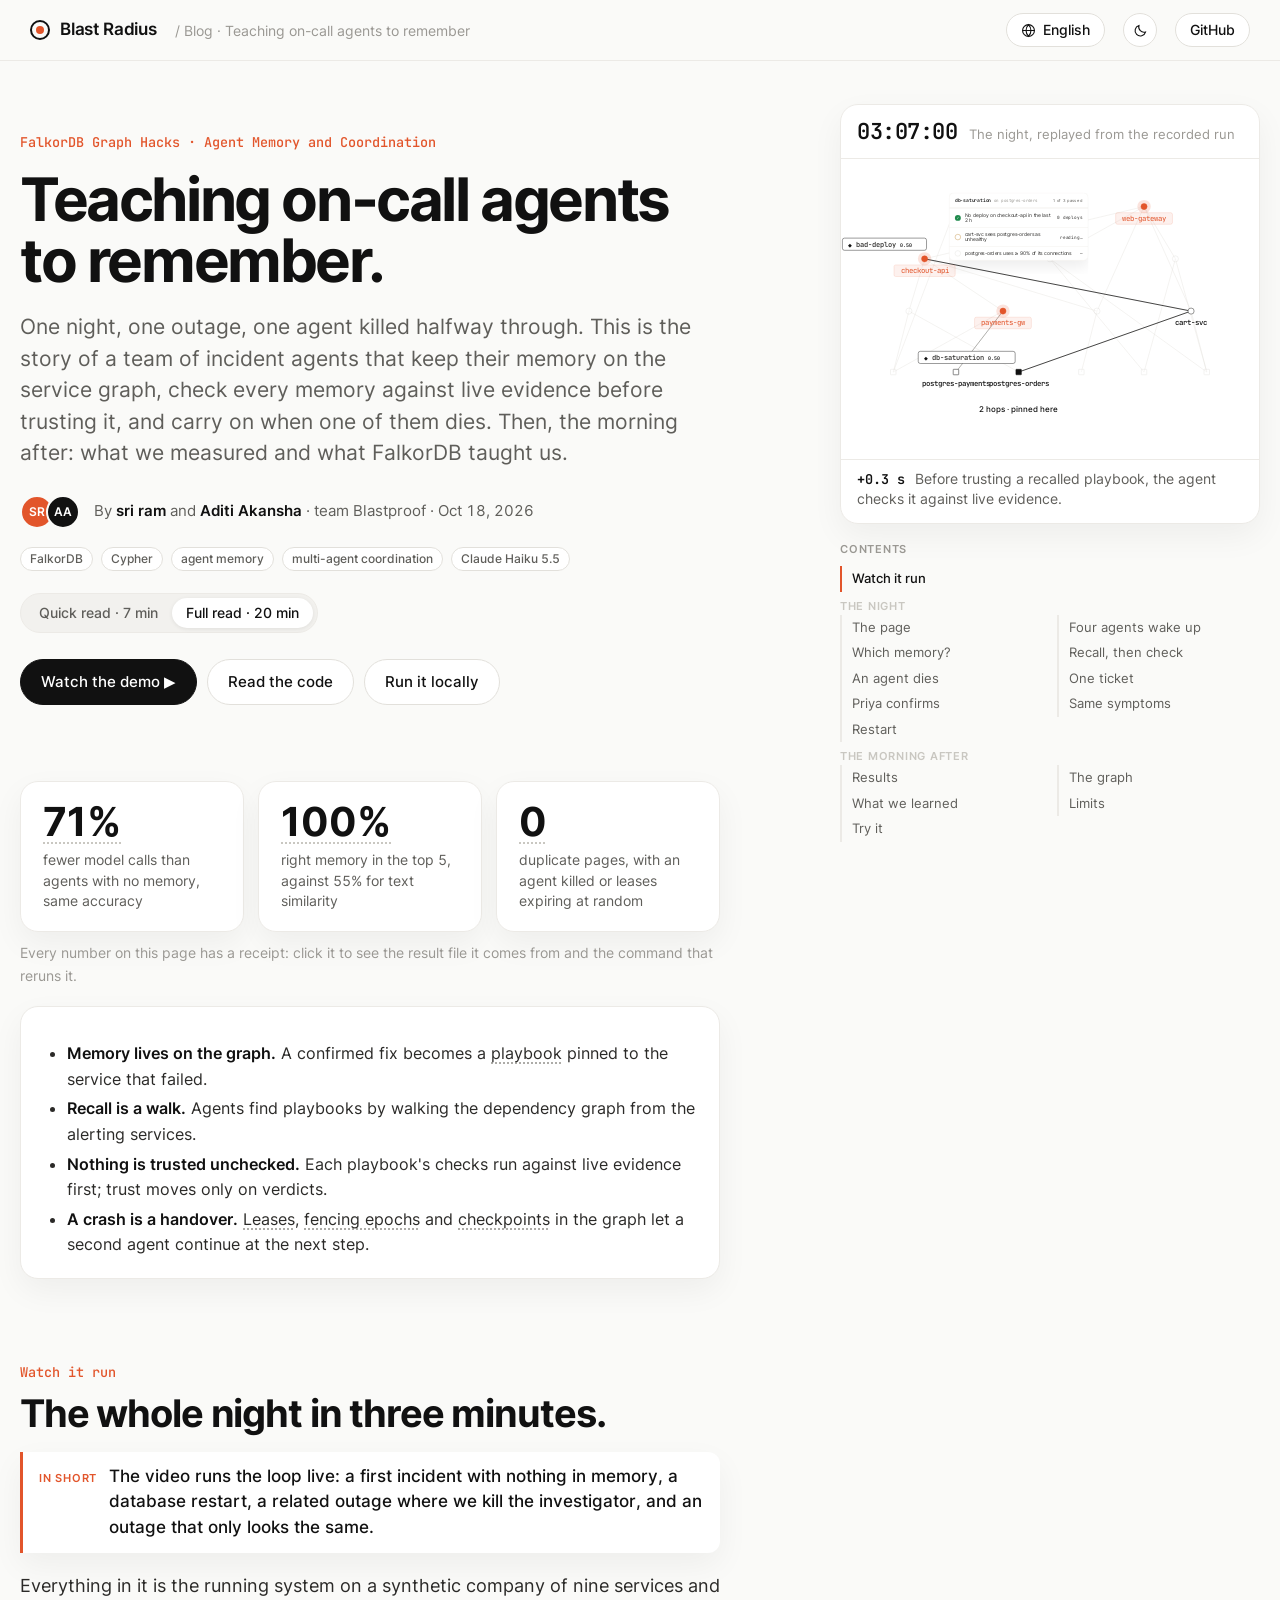
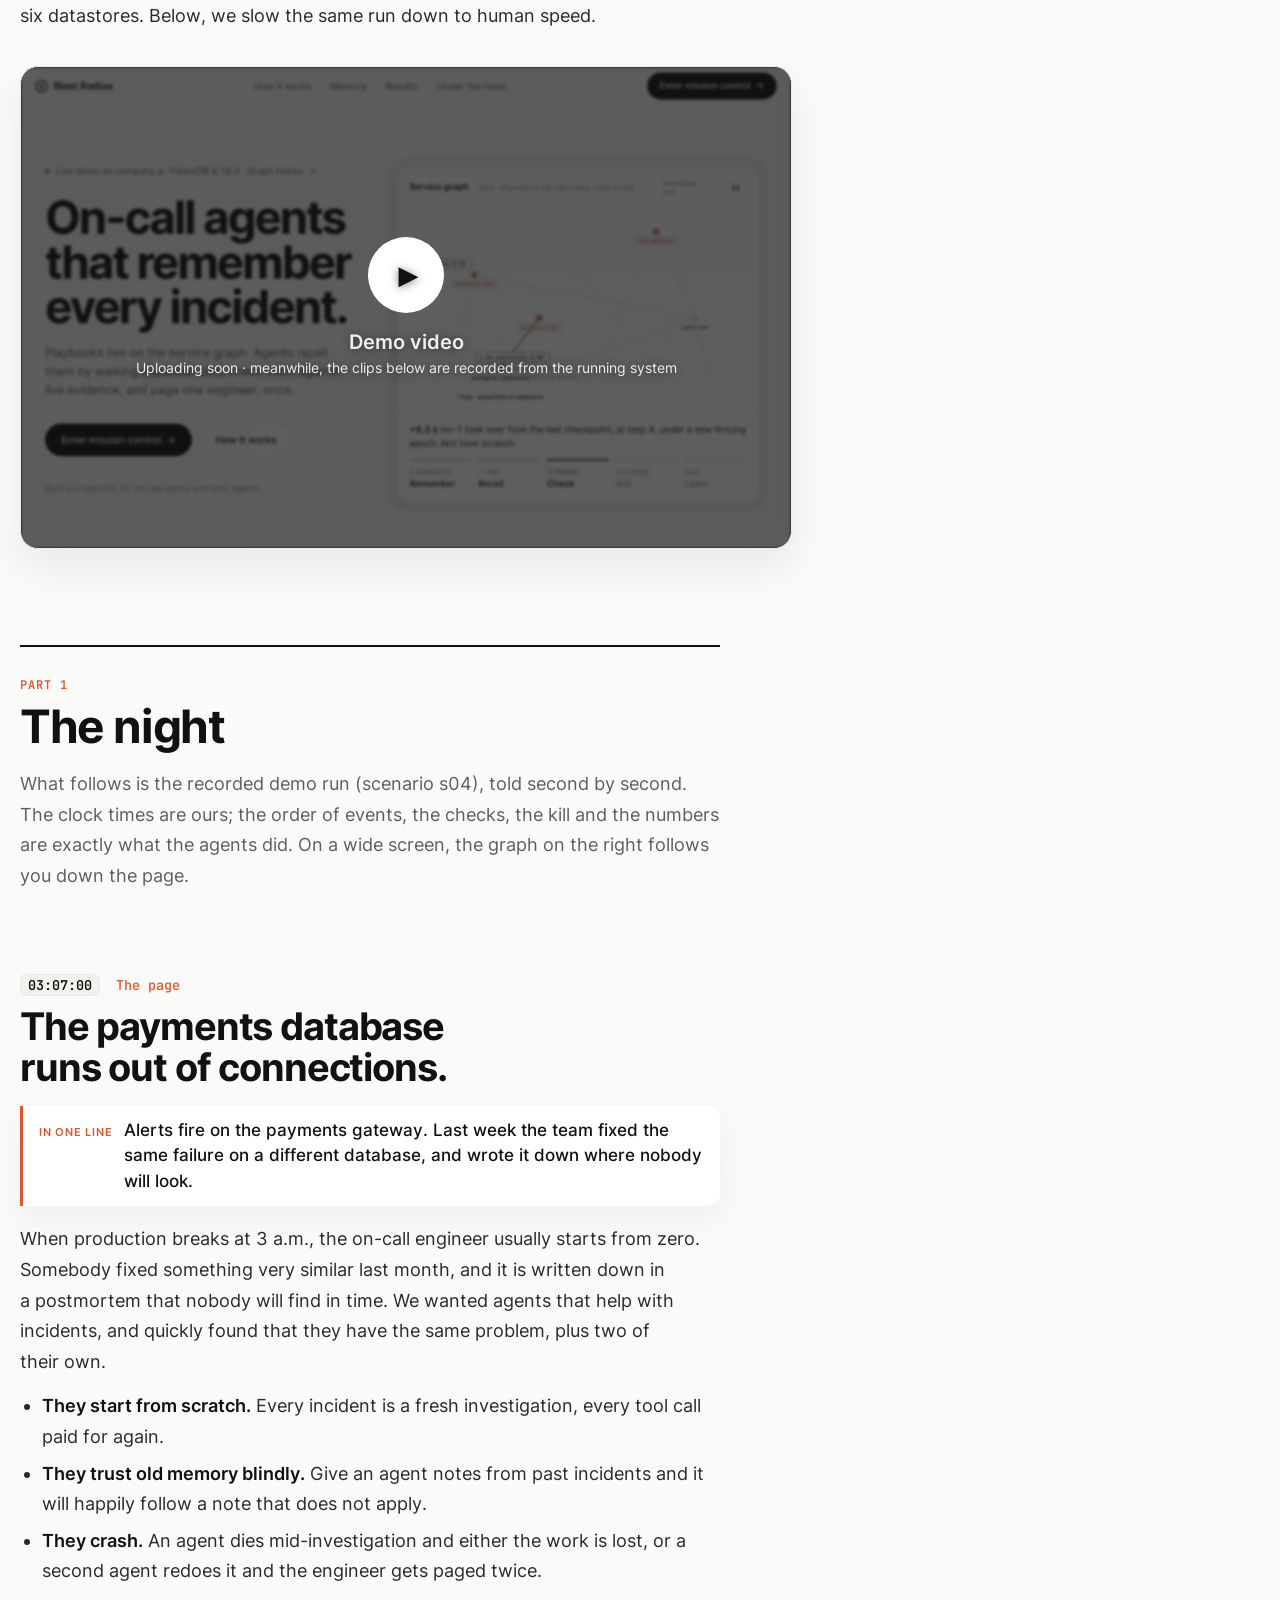
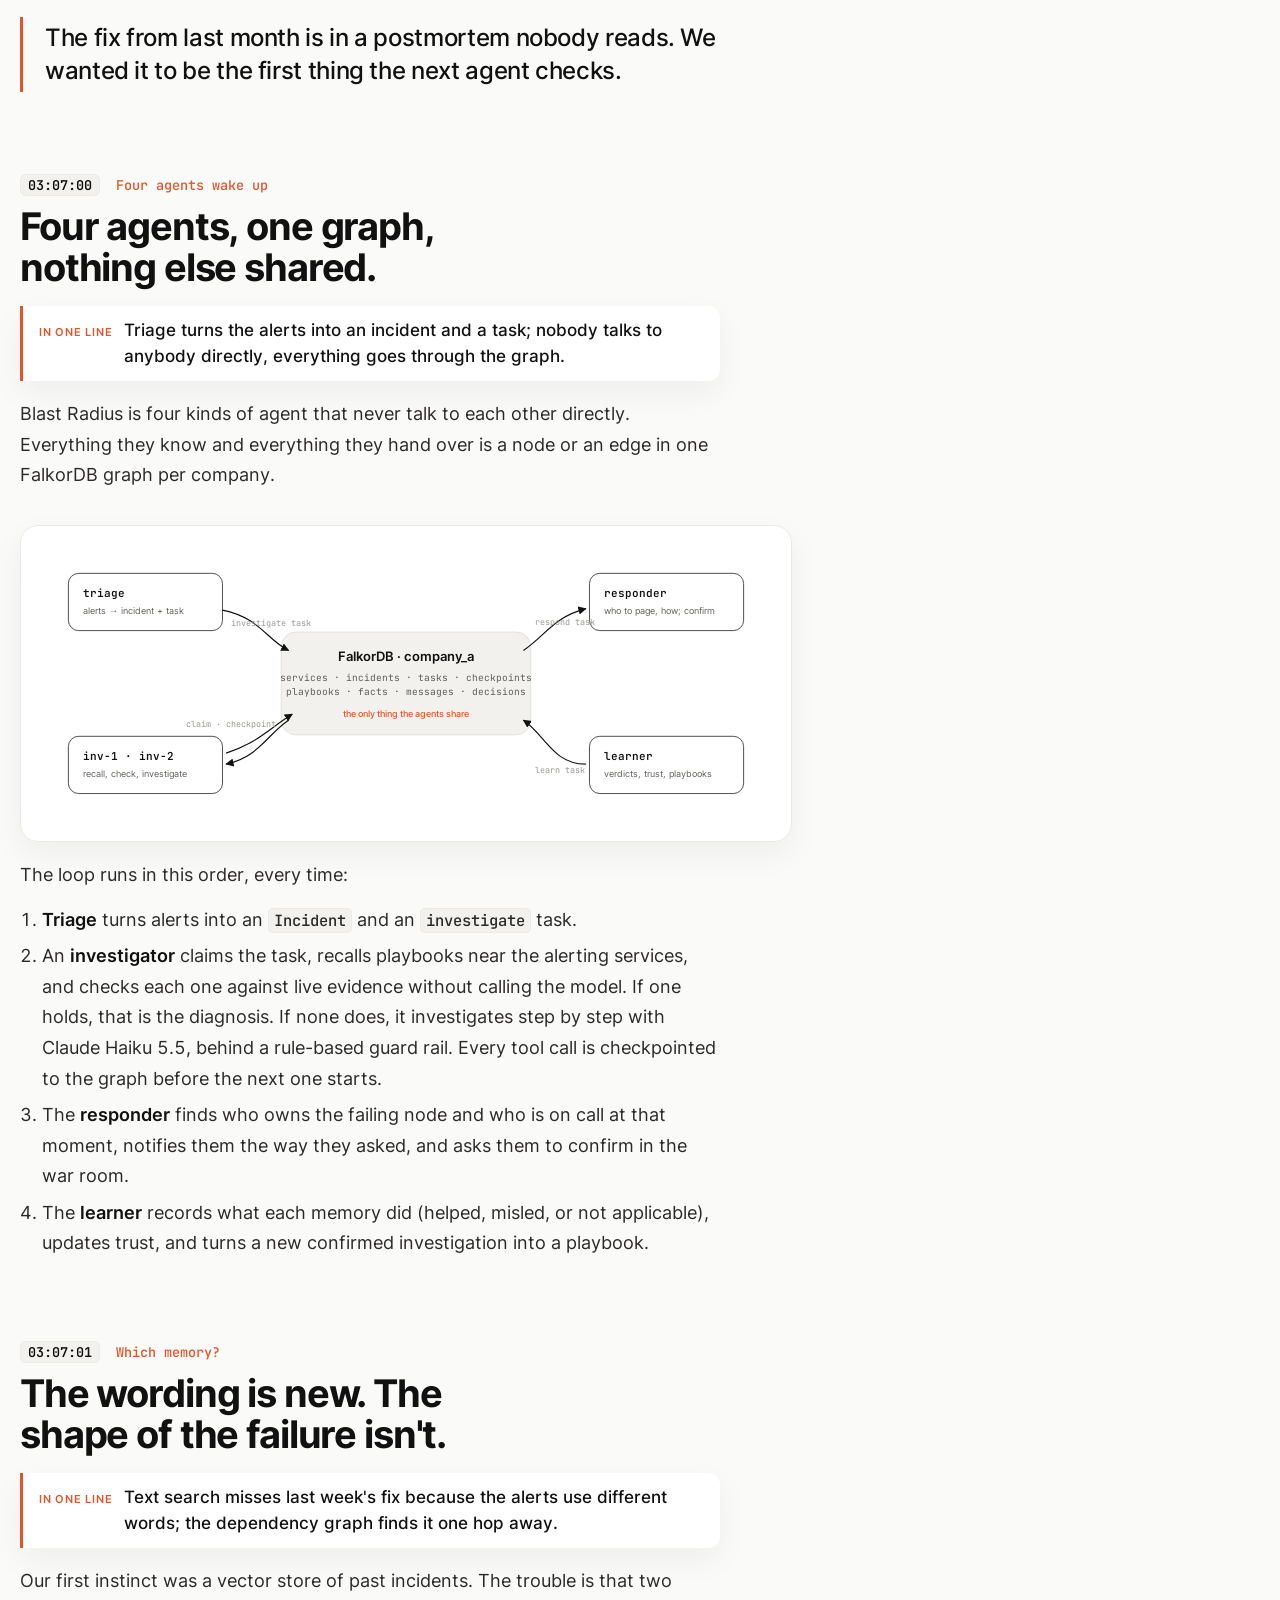
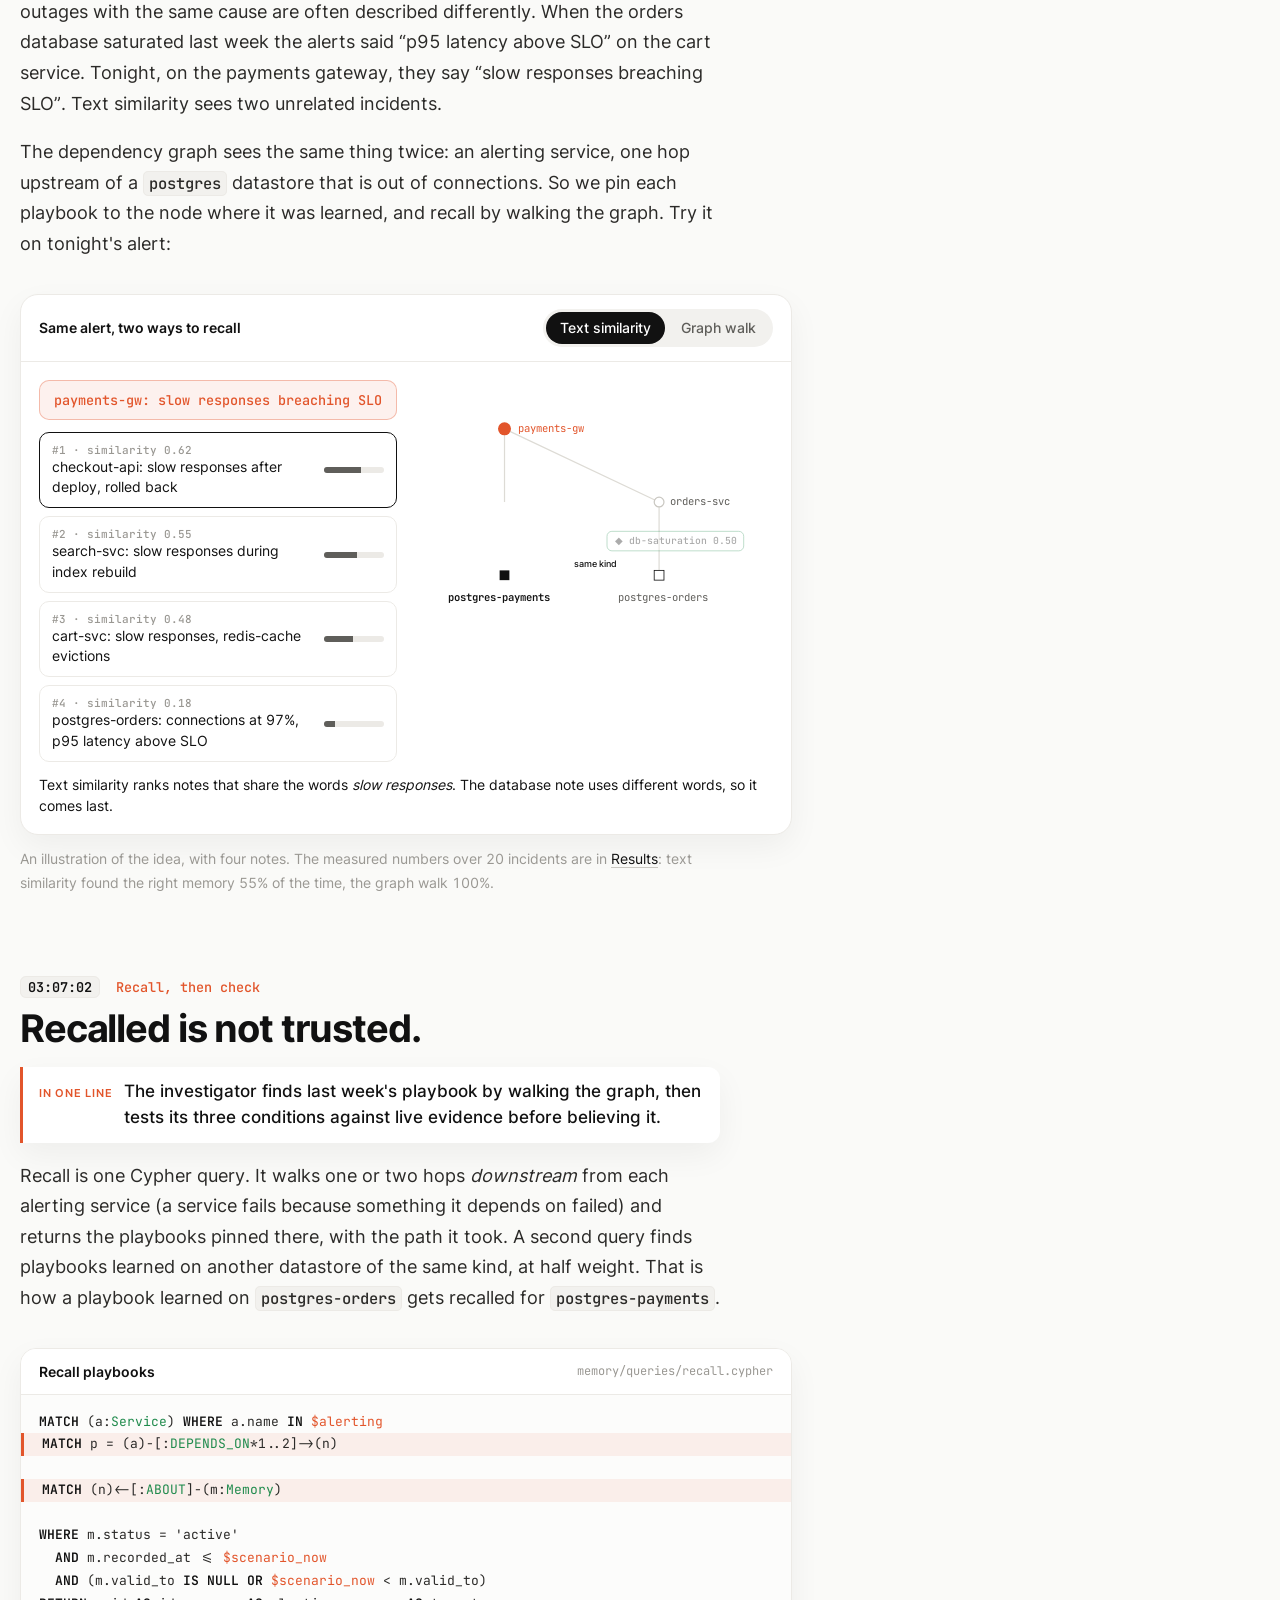
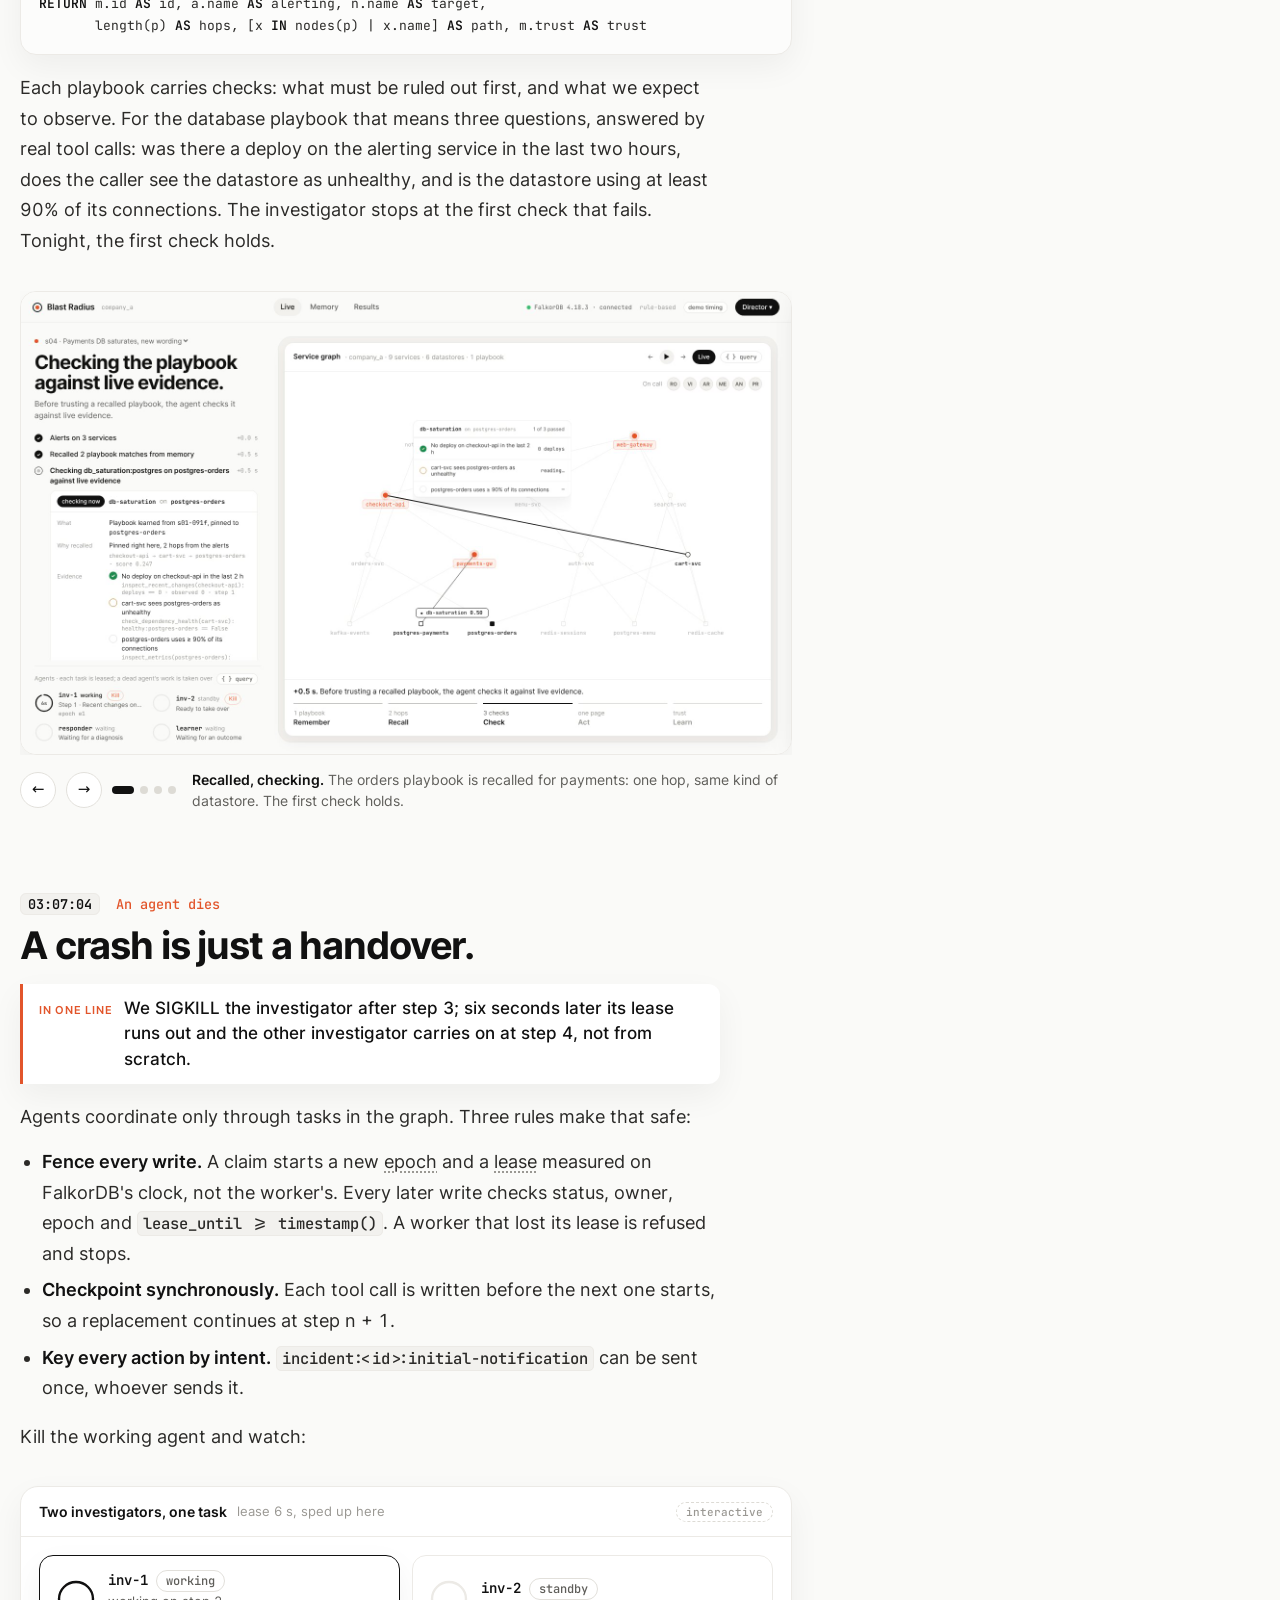
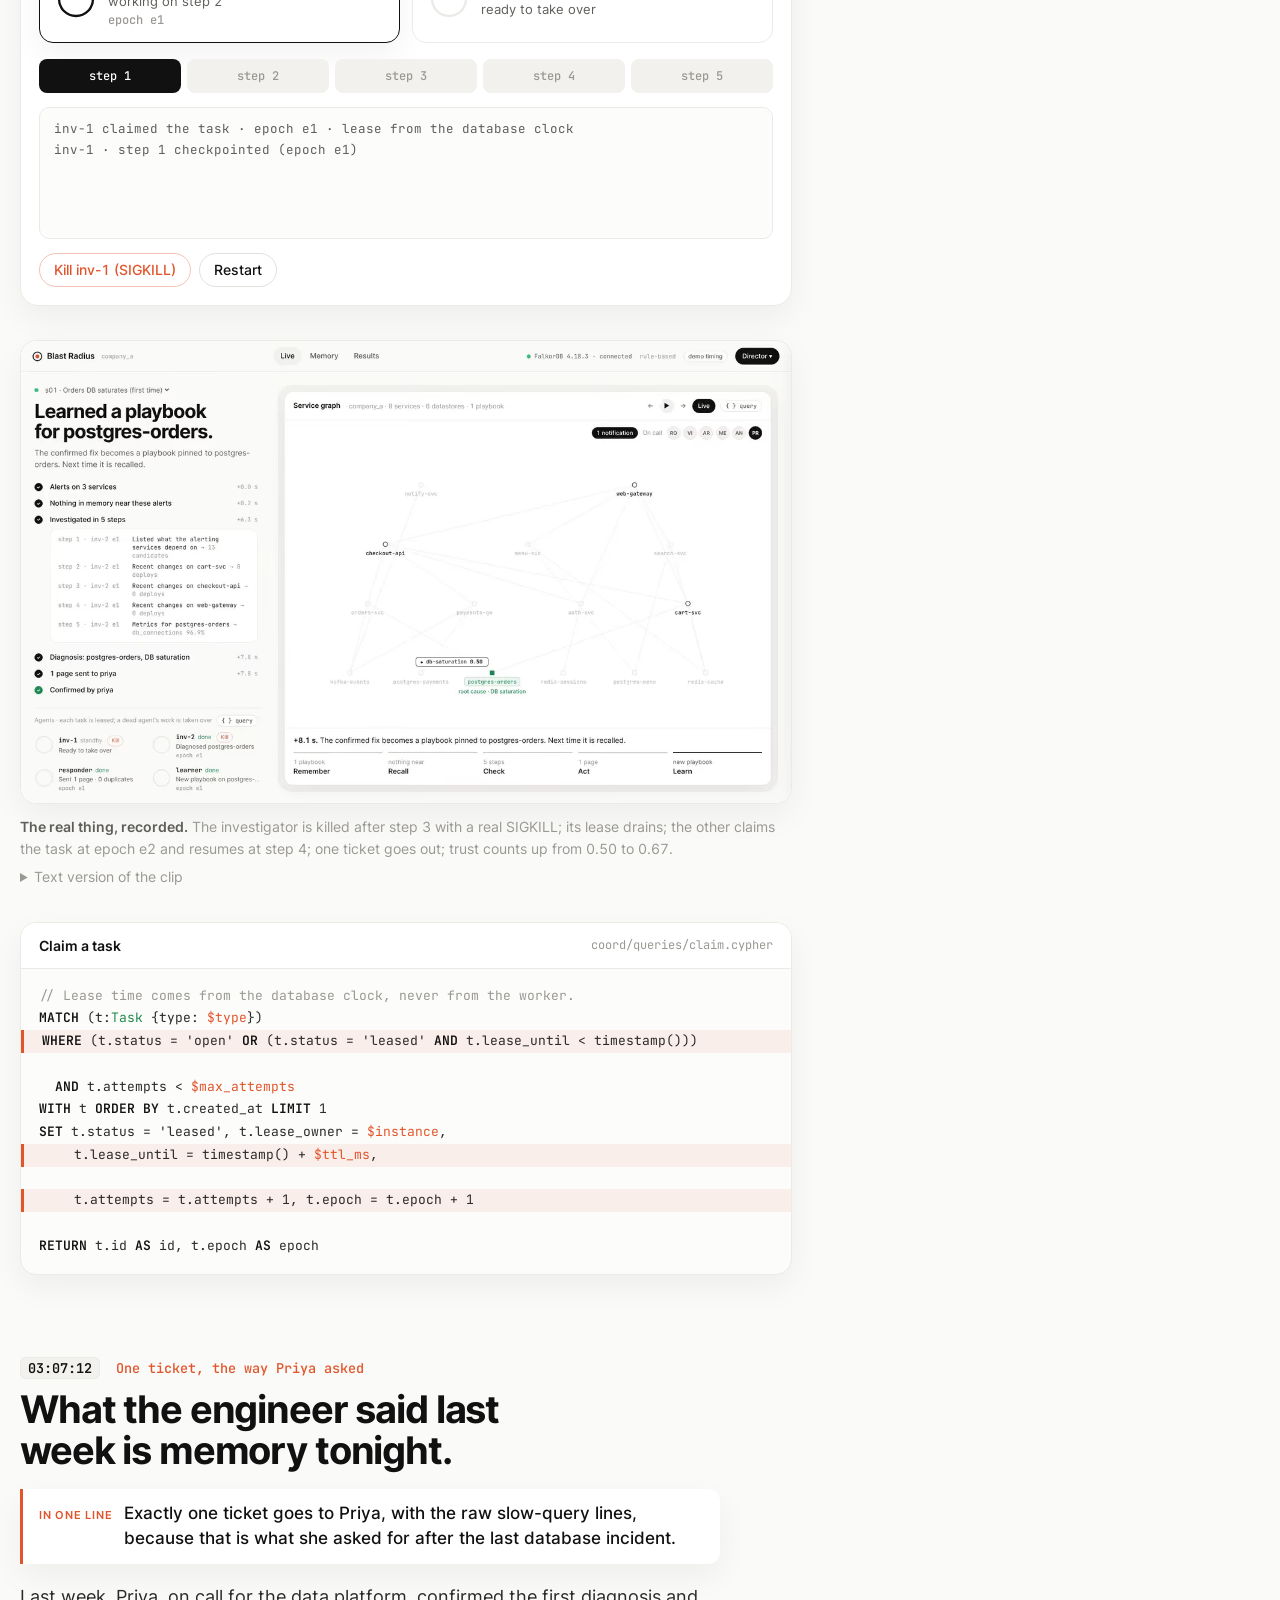
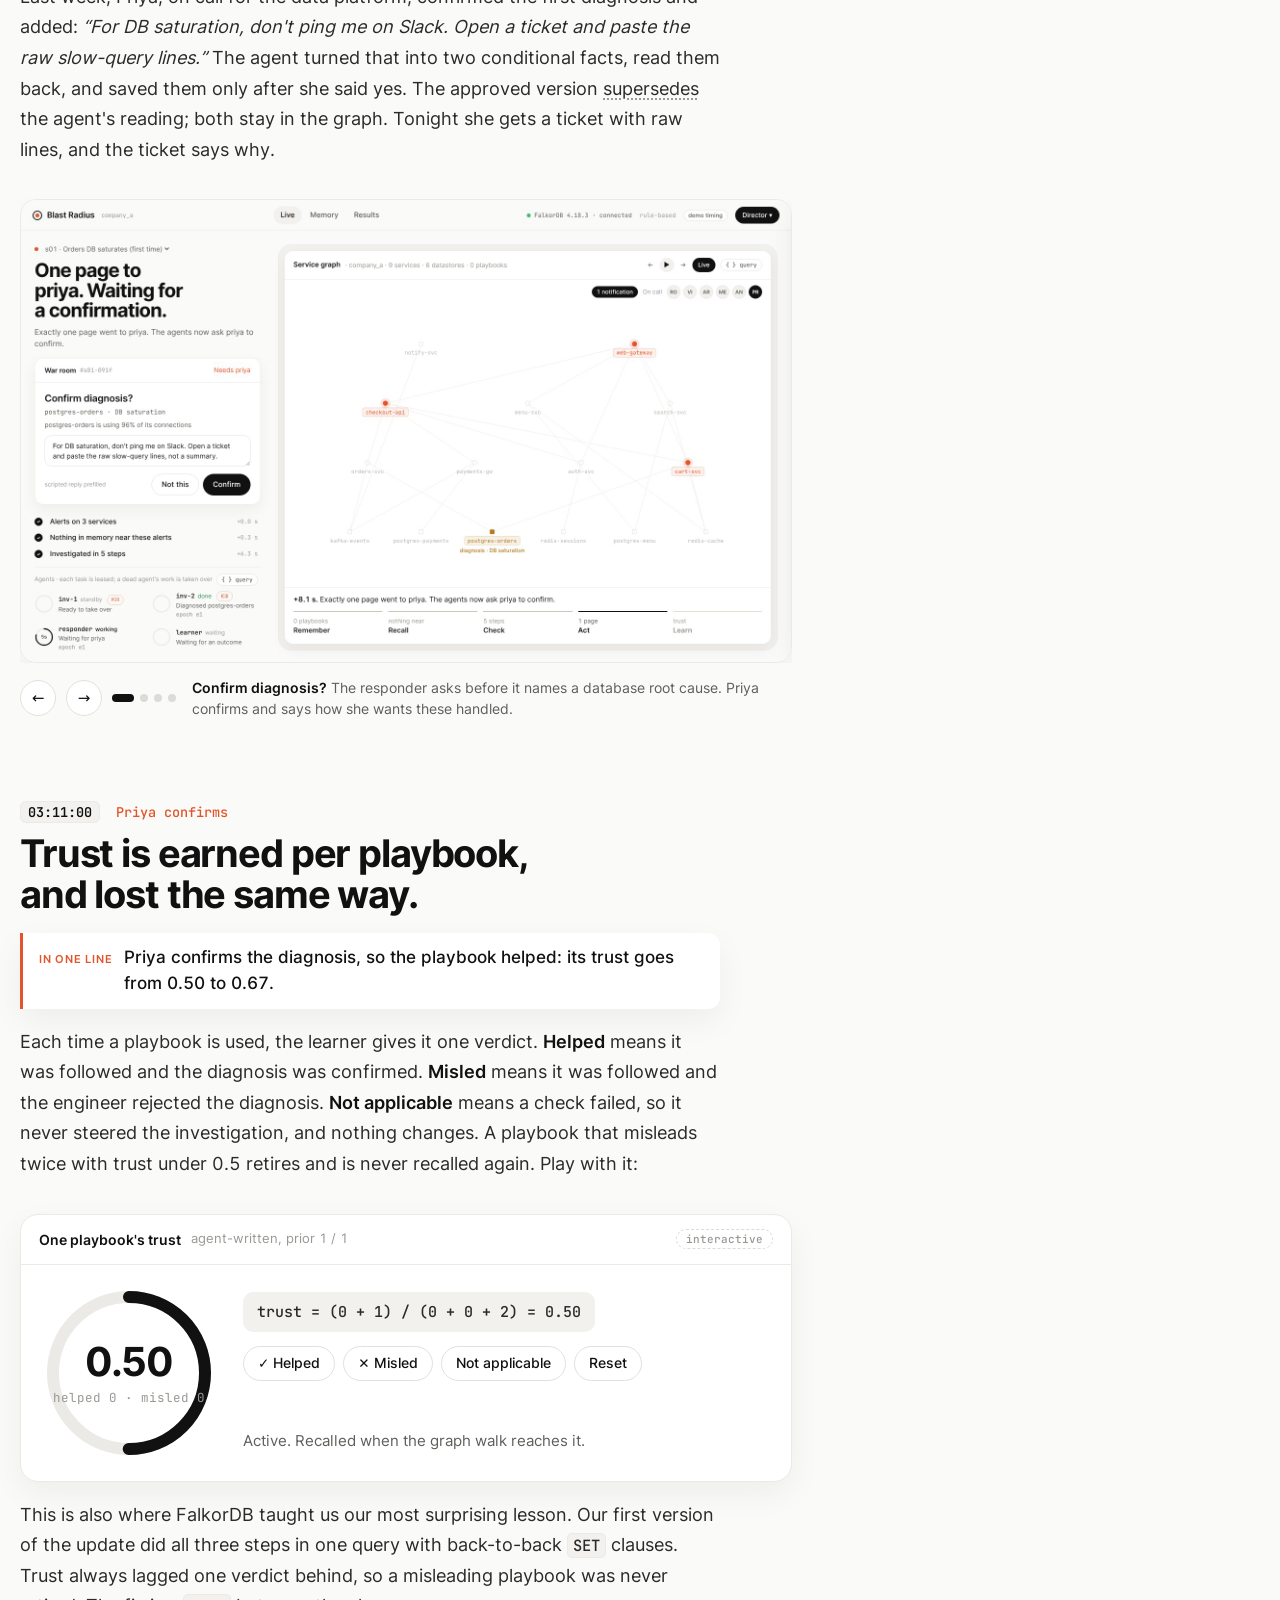
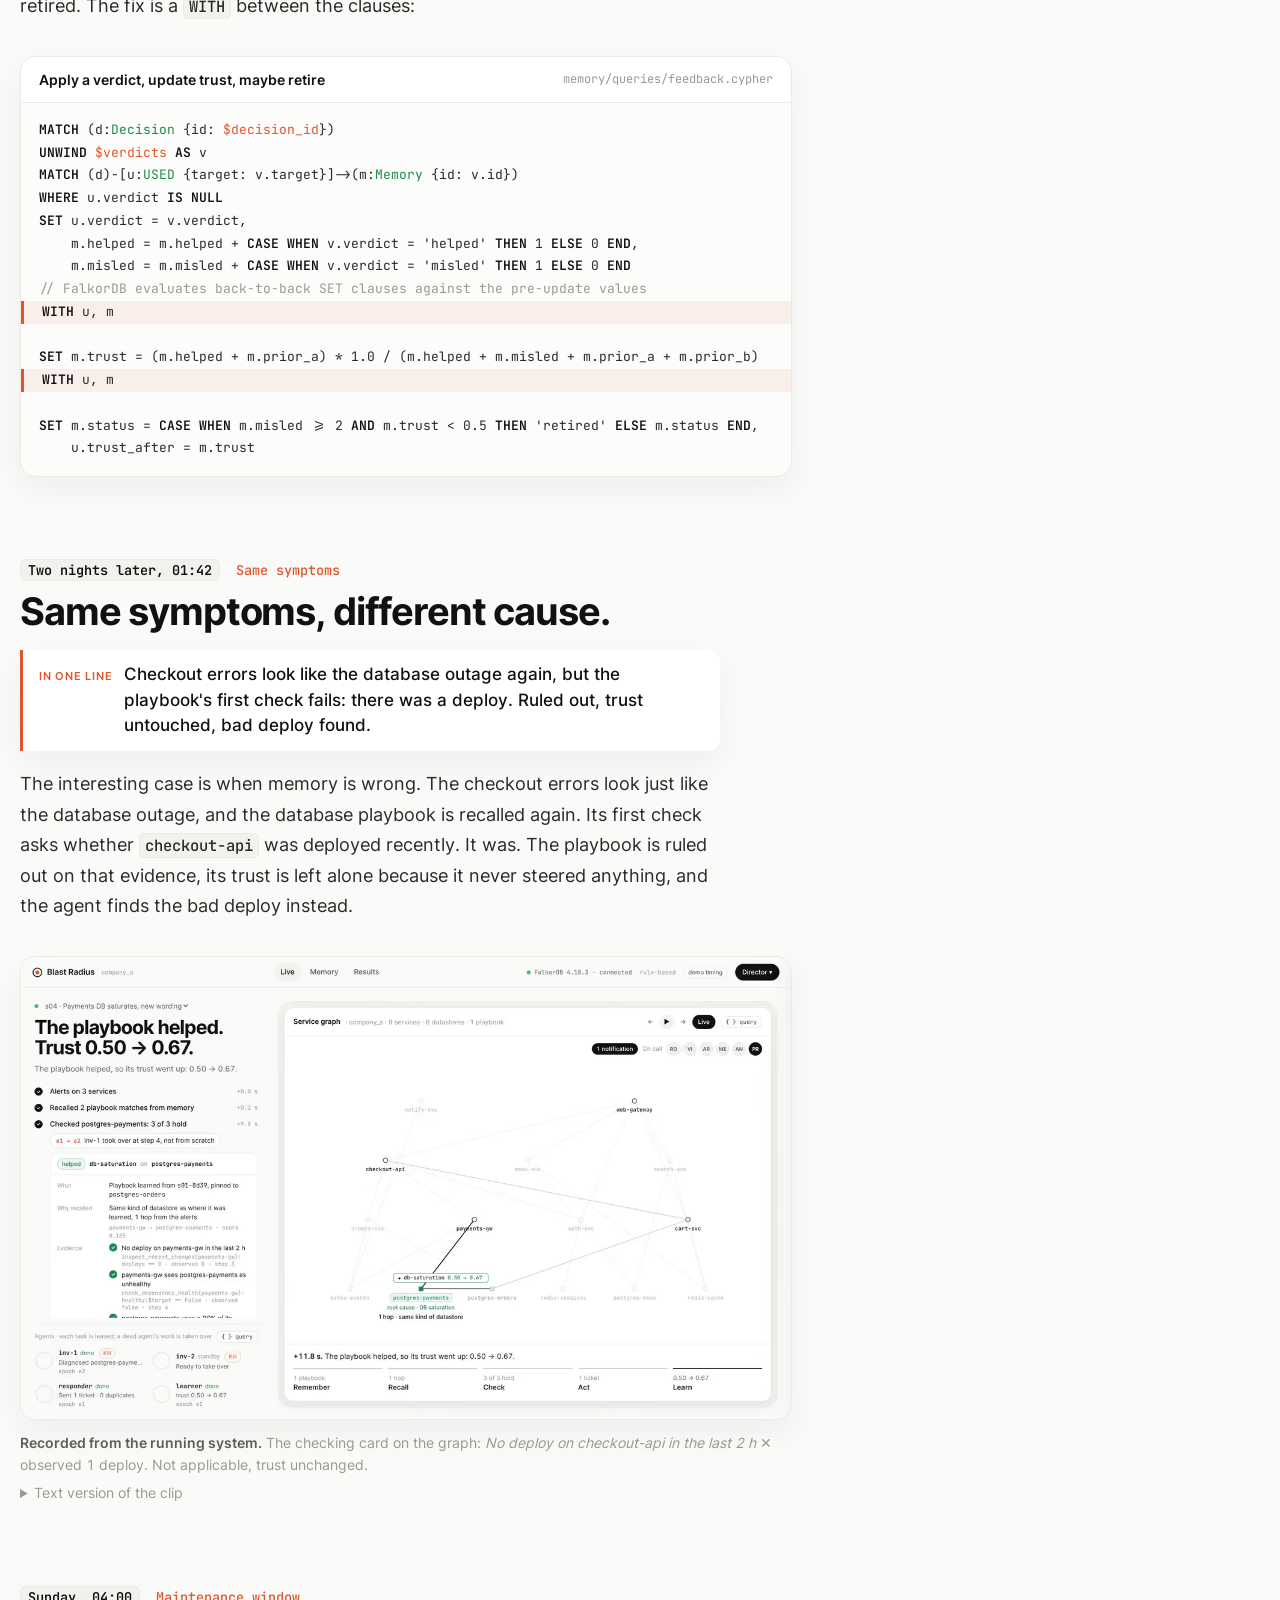
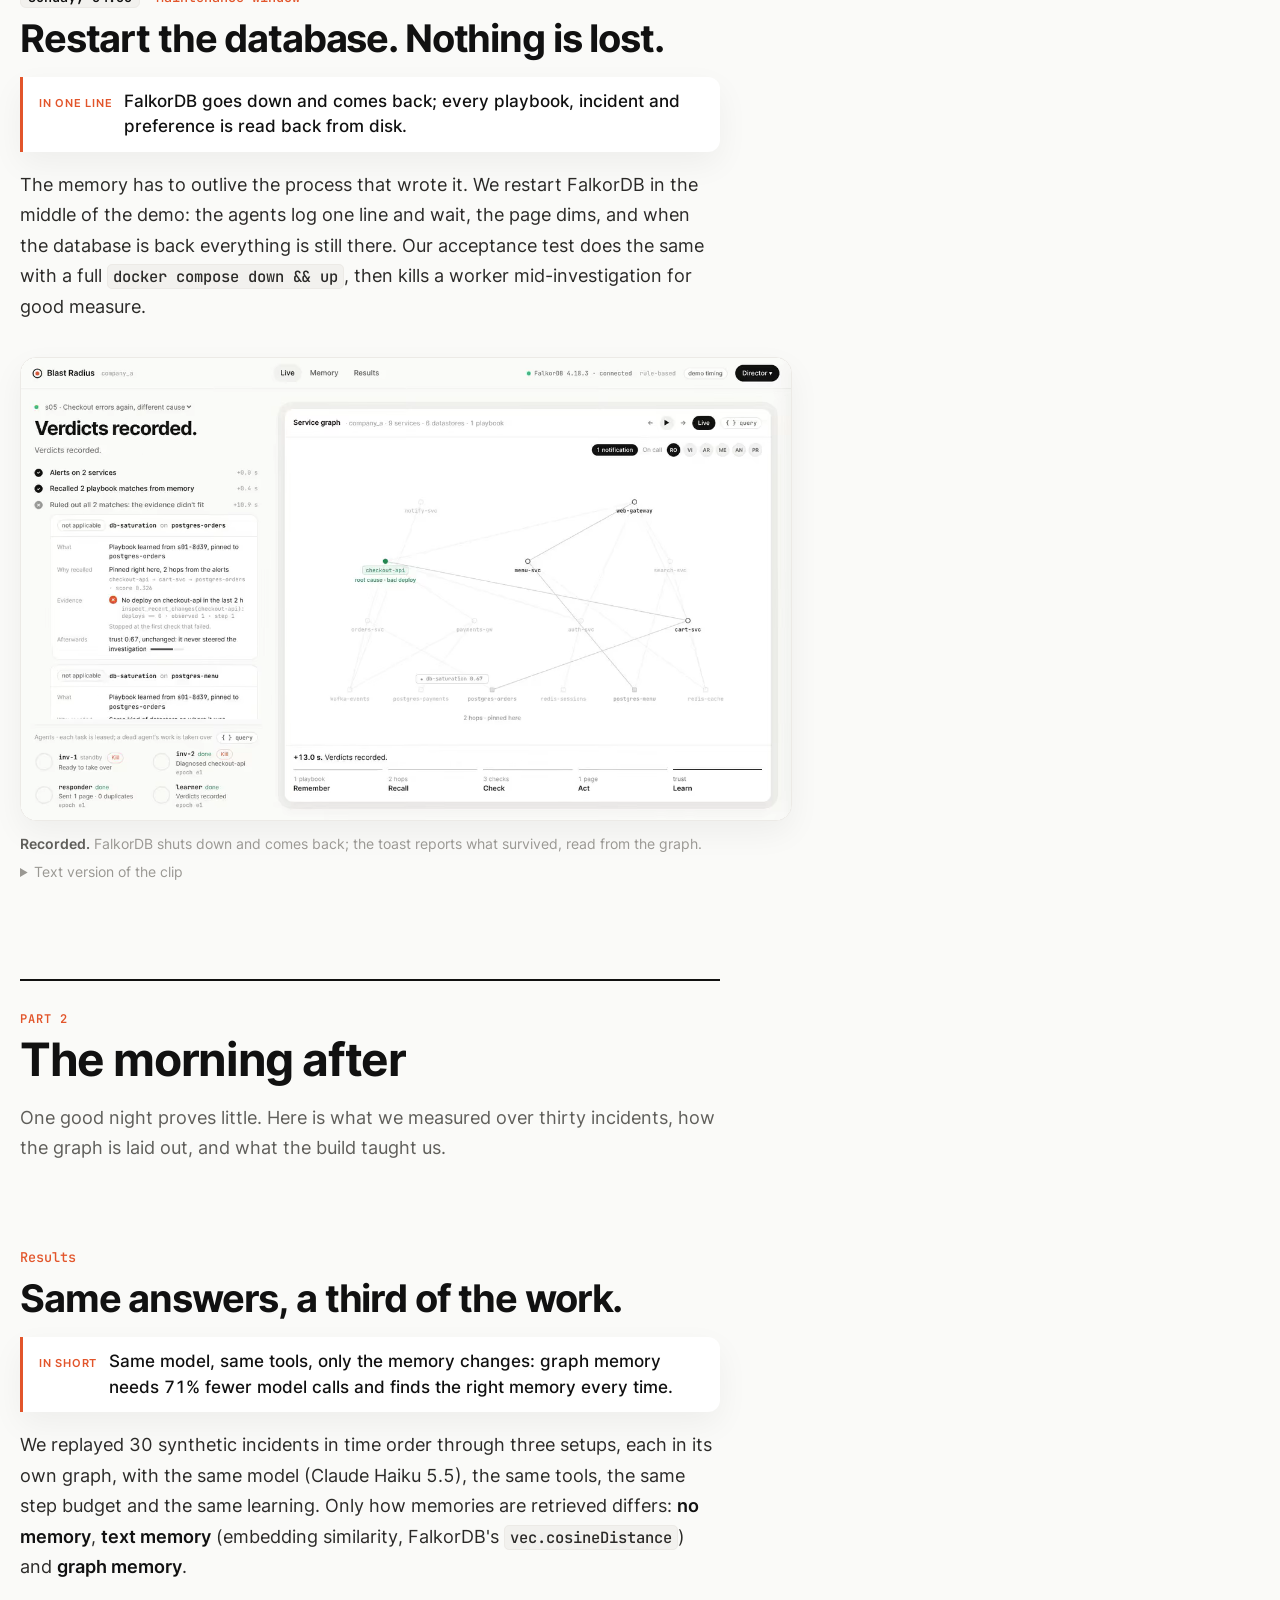
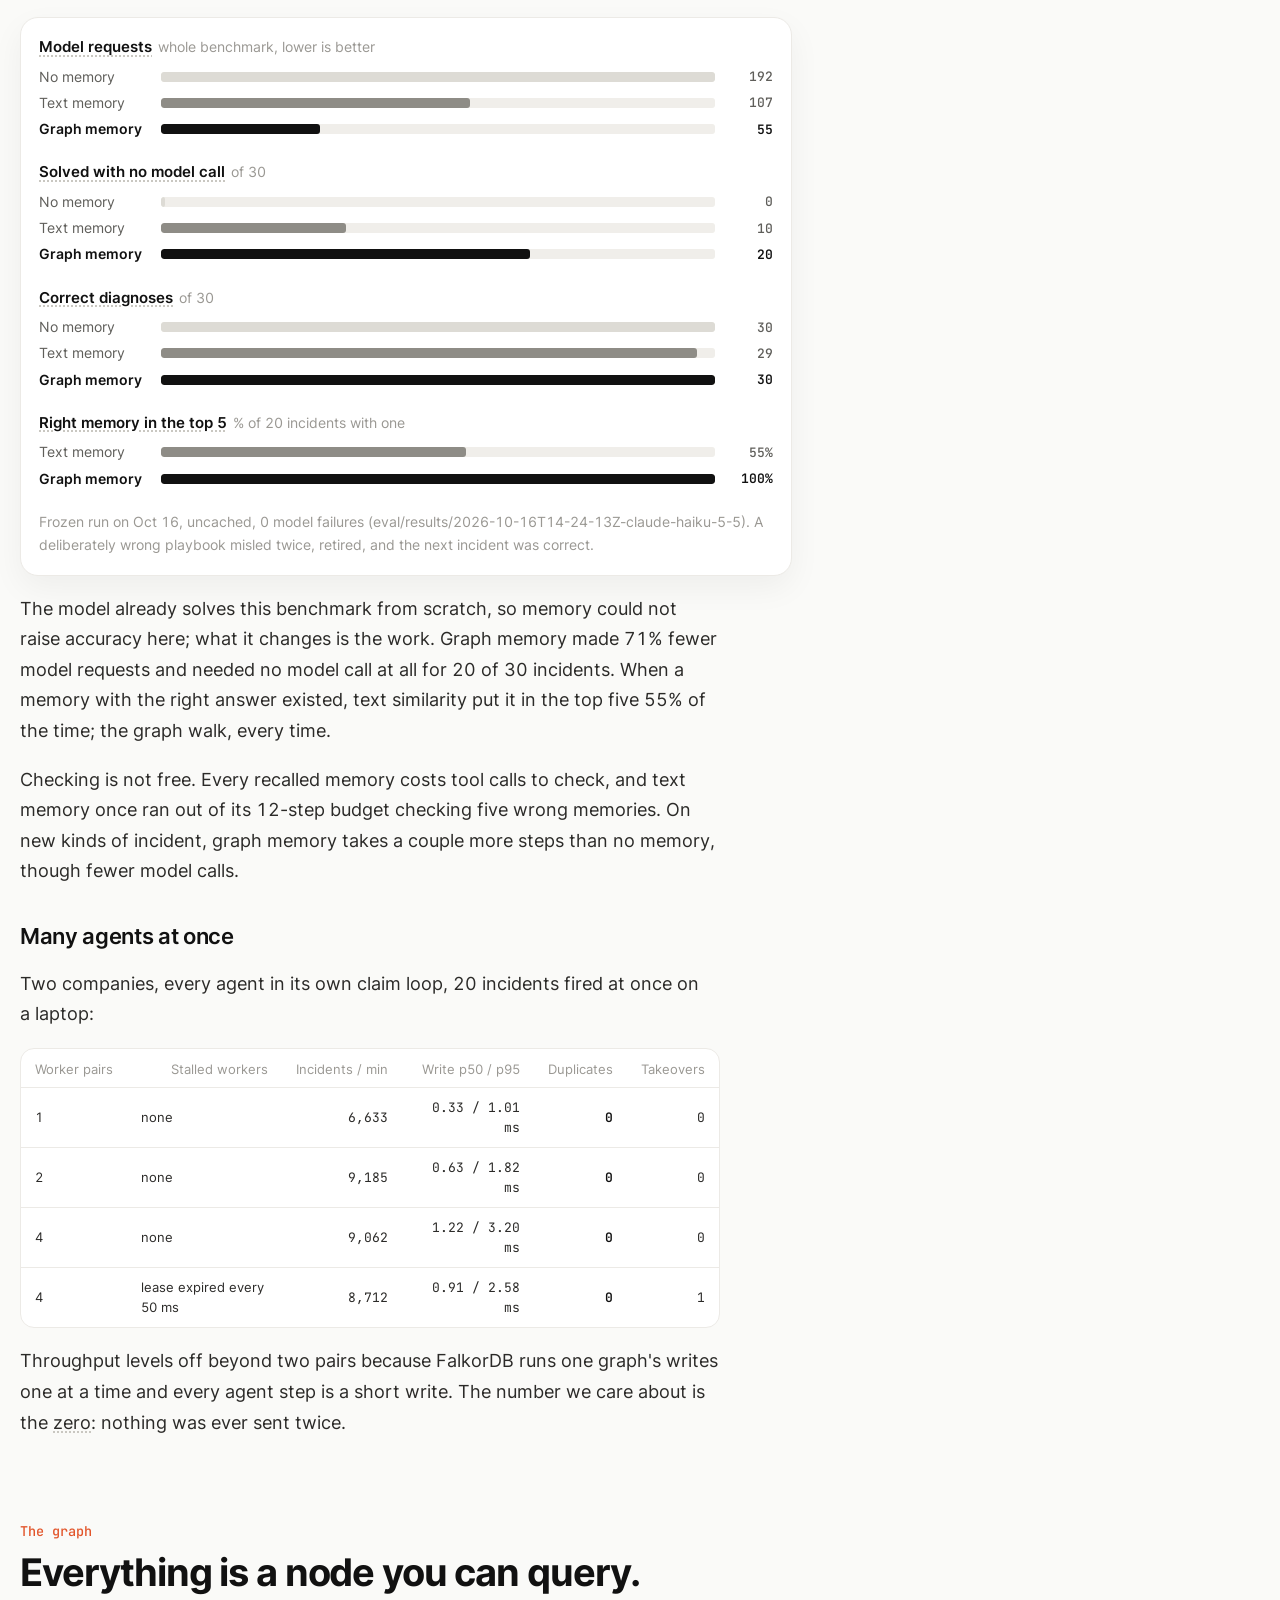
==== commit f8985405: "Blog: one night told second by second, a graph that follows the reader, receipts, reading depth, glo" ====
--- a/docs/blog/index.html
+++ b/docs/blog/index.html
@@ -7,23 +7,31 @@
 <meta name="description" content="How we built on-call agents that remember every incident, check that memory against live evidence, and survive being killed mid-investigation. FalkorDB Graph Hacks, Agent Memory and Coordination.">
 <meta property="og:title" content="Teaching on-call agents to remember">
 <meta property="og:description" content="A graph for memory, a lease for coordination, and a lot of checking. Built on FalkorDB for Graph Hacks.">
-<meta property="og:image" content="media/landing.jpg">
+<meta property="og:image" content="https://genziitian.github.io/Blastproof/blog/media/og.png">
+<meta property="og:image:width" content="1200"><meta property="og:image:height" content="630">
+<meta property="og:type" content="article"><meta property="og:url" content="https://genziitian.github.io/Blastproof/blog/">
+<meta name="twitter:card" content="summary_large_image">
+<meta name="twitter:title" content="Teaching on-call agents to remember">
+<meta name="twitter:image" content="https://genziitian.github.io/Blastproof/blog/media/og.png">
+<script>/* theme before first paint: the reader's choice, else the system's */ try { document.documentElement.dataset.theme = localStorage.getItem("blog-theme") || (matchMedia("(prefers-color-scheme: dark)").matches ? "dark" : "light"); if (localStorage.getItem("blog-depth") === "quick") document.documentElement.classList.add("quick"); } catch (e) { /* storage blocked */ }</script>
+<link rel="icon" href="data:image/svg+xml,%3Csvg xmlns='http://www.w3.org/2000/svg' viewBox='0 0 32 32'%3E%3Ccircle cx='16' cy='16' r='13' fill='none' stroke='%23111' stroke-width='3'/%3E%3Ccircle cx='16' cy='16' r='6' fill='%23E2552B'/%3E%3C/svg%3E">
 <link rel="stylesheet" href="assets/v2.css">
 <style>
 /* Blog layout: a reading column of ~68 characters, with figures that break out
    wider than the text, and a sticky contents rail on wide screens. */
-:root { --col: 700px; --wide: 1120px; }
+:root { --col: 700px; --wide: 1260px; }
 body { background: var(--bg); }
 .progress { position: fixed; top: 0; left: 0; height: 3px; background: var(--sig); width: 0; z-index: 90; transition: width .1s linear; }
 .top { position: sticky; top: env(safe-area-inset-top, 0px); z-index: 40; background: rgba(250, 250, 248, .9); backdrop-filter: blur(8px); border-bottom: 1px solid var(--line); }
 .top .in { max-width: var(--wide); margin: 0 auto; height: 60px; display: flex; align-items: center; gap: 18px; padding-left: max(20px, env(safe-area-inset-left, 0px)); padding-right: max(20px, env(safe-area-inset-right, 0px)); }
 .top .crumb { font-size: 14px; color: var(--t3); white-space: nowrap; overflow: hidden; text-overflow: ellipsis; }
 .page { padding-left: max(20px, env(safe-area-inset-left, 0px)); padding-right: max(20px, env(safe-area-inset-right, 0px)); }
-.layout { max-width: var(--wide); margin: 0 auto; display: grid; grid-template-columns: minmax(0, 1fr) 220px; gap: 56px; }
+.layout { max-width: var(--wide); margin: 0 auto; display: grid; grid-template-columns: minmax(0, 1fr) 420px; gap: 48px; }
 article { min-width: 0; }
-.toc { position: sticky; top: 92px; align-self: start; padding-top: 140px; font-size: 13.5px; }
-.toc b { display: block; font: 600 11px var(--sans); text-transform: uppercase; letter-spacing: .07em; color: var(--t3); margin-bottom: 10px; }
-.toc a { display: block; color: var(--t2); padding: 5px 0 5px 12px; border-left: 2px solid var(--line); }
+.toc { font-size: 13px; margin-top: 18px; display: grid; grid-template-columns: 1fr 1fr; column-gap: 14px; }
+.toc .tg { grid-column: 1 / -1; font: 600 10.5px var(--sans); text-transform: uppercase; letter-spacing: .07em; color: var(--t4); margin: 8px 0 2px; }
+.toc b { grid-column: 1 / -1; display: block; font: 600 11px var(--sans); text-transform: uppercase; letter-spacing: .07em; color: var(--t3); margin-bottom: 10px; }
+.toc a { display: block; color: var(--t2); padding: 3px 0 3px 10px; border-left: 2px solid var(--line); }
 .toc a:hover { color: var(--ink); } .toc a.on { color: var(--ink); border-left-color: var(--sig); font-weight: 500; }
 .col { max-width: var(--col); }
 header.hero { padding-block: 72px 36px; }
@@ -49,7 +57,7 @@
 a.ln { color: var(--ink); text-decoration: underline; text-decoration-color: var(--t4); text-underline-offset: 3px; } a.ln:hover { text-decoration-color: var(--sig); }
 blockquote { margin: 30px 0 0; padding: 4px 0 4px 22px; border-left: 3px solid var(--sig); font: 500 24px/1.4 var(--sans); letter-spacing: -.015em; color: var(--ink); }
 figure { margin: 34px 0 0; }
-figure.wide { width: min(var(--wide) - 276px, 100%); }
+figure.wide { width: 100%; }
 figcaption { font-size: 14px; color: var(--t3); margin-top: 12px; line-height: 1.55; }
 figcaption b { color: var(--t2); font-weight: 600; }
 .shot { border-radius: 16px; border: 1px solid var(--line); box-shadow: var(--shadow); overflow: hidden; background: var(--paper); }
@@ -162,12 +170,75 @@
 .term .g { color: #8f8d87; } .term .r { color: #ff8a65; } .term .ok { color: #7ee2a8; }
 .copy { position: relative; } .copy button { position: absolute; top: 10px; right: 10px; border: 1px solid #3a3936; background: #222120; color: #e7e6e2; border-radius: 8px; font-size: 12px; padding: 4px 10px; }
 footer.end { max-width: var(--wide); margin: 100px auto 0; border-top: 1px solid var(--line); padding-block: 28px 60px; display: flex; gap: 16px; justify-content: space-between; color: var(--t3); font-size: 14px; flex-wrap: wrap; }
-@media (max-width: 1100px) { .layout { grid-template-columns: minmax(0, 1fr); } .toc { display: none; } figure.wide { width: 100%; } }
+@media (max-width: 1100px) { .layout { grid-template-columns: minmax(0, 1fr); } .rail { display: none; } }
+@media (min-width: 1101px) { .heroviz { display: none; } }
 @media (max-width: 700px) {
   h1 { font-size: 40px; } h2 { font-size: 30px; } .dek { font-size: 18px; } p, li { font-size: 17px; }
   .tldr, .vs, .lease .workers { grid-template-columns: minmax(0, 1fr); } .meter { grid-template-columns: minmax(0, 1fr); justify-items: start; }
   blockquote { font-size: 20px; }
 }
+/* the rail: the recorded night, following the reader */
+.rail { position: sticky; top: 76px; align-self: start; padding-top: 28px; max-height: calc(100vh - 80px); }
+.railcard { overflow: hidden; }
+.railcard .rh { display: flex; align-items: baseline; gap: 12px; padding: 12px 16px; border-bottom: 1px solid var(--line); }
+.railcard .clock { font: 600 22px var(--mono); letter-spacing: -.02em; color: var(--ink); min-width: 6.2ch; transition: color .3s; }
+.railcard .clock.tick { color: var(--sig); }
+.railcard .rt { font-size: 12.5px; color: var(--t3); line-height: 1.35; }
+.railcard .gbody { height: 300px; }
+.railcard .rcap { padding: 10px 16px 14px; font-size: 13.5px; line-height: 1.45; color: var(--t2); min-height: 52px; border-top: 1px solid var(--line); }
+.railcard .rcap b { color: var(--ink); font-family: var(--mono); font-weight: 600; margin-right: 6px; }
+/* the story */
+.part { margin-top: 96px; padding: 26px 0 0; border-top: 2px solid var(--ink); }
+.part > span { font: 600 12px var(--mono); color: var(--sig); text-transform: uppercase; letter-spacing: .08em; }
+.part h2 { font-size: 46px; margin-top: 6px; } .part p { color: var(--t2); }
+.s .eyebrow time { font: 600 1em var(--mono); color: var(--ink); background: var(--sunk); border: 1px solid var(--line); border-radius: 6px; padding: 1px 7px; margin-right: 8px; letter-spacing: 0; }
+.beat { display: flex; gap: 12px; align-items: baseline; margin-top: 18px; padding: 12px 16px; border-left: 3px solid var(--sig); background: var(--paper); border-radius: 0 12px 12px 0; box-shadow: var(--shadow); }
+.beat .tl { flex: none; font: 600 11px var(--sans); text-transform: uppercase; letter-spacing: .07em; color: var(--sig); }
+.beat > span:last-child { font-size: 16.5px; line-height: 1.55; color: var(--ink); font-weight: 500; }
+.note { font-size: 14px !important; color: var(--t3) !important; margin-top: 12px !important; }
+/* reading depth */
+.depth { display: inline-flex; margin-top: 22px; padding: 4px; border-radius: 999px; background: var(--sunk); border: 1px solid var(--line); }
+.depth button { border: 0; background: none; padding: 7px 14px; border-radius: 999px; font: 500 13.5px var(--sans); color: var(--t2); }
+.depth button.on { background: var(--paper); color: var(--ink); box-shadow: 0 1px 4px rgba(0,0,0,.08); }
+html.quick article .s > p, html.quick article .s > ul, html.quick article .s > ol, html.quick article .col > p:not(.rchint), html.quick article .col > ol,
+html.quick article blockquote, html.quick .deep, html.quick .lesson p, html.quick .lesson .term { display: none; }
+html.quick .lessons { gap: 8px; } html.quick .lesson { padding: 14px 20px; }
+/* receipts */
+.rc { font: inherit; color: inherit; background: none; border: 0; padding: 0; cursor: pointer; text-decoration: underline dotted var(--t4); text-decoration-thickness: 2px; text-underline-offset: 6px; }
+.rc:hover, .rc:focus-visible { text-decoration-color: var(--sig); }
+.rc.inl { text-underline-offset: 3px; text-decoration-thickness: 1.5px; }
+.rchint { font-size: 13.5px !important; color: var(--t3) !important; margin-top: 10px !important; }
+.pop { position: absolute; z-index: 96; width: min(380px, calc(100vw - 32px)); background: var(--paper); border: 1px solid var(--line2); border-radius: 14px; box-shadow: var(--shadow2); padding: 14px 16px; font-size: 13.5px; line-height: 1.5; color: var(--t2); }
+.pop[hidden] { display: none; }
+.pop .pt { font: 600 11px var(--sans); text-transform: uppercase; letter-spacing: .07em; color: var(--sig); }
+.pop h6 { margin: 4px 0 6px; font: 600 15.5px/1.35 var(--sans); color: var(--ink); }
+.pop dl { margin: 10px 0 0; display: grid; grid-template-columns: auto 1fr; gap: 4px 10px; } .pop dt { color: var(--t3); } .pop dd { margin: 0; min-width: 0; overflow-wrap: anywhere; }
+.pop dd a { color: var(--ink); text-decoration: underline; text-decoration-color: var(--t4); font: 500 12.5px var(--mono); }
+.pop dd code { font-size: 12px; }
+.pop .px { margin-top: 8px; font-size: 12.5px; color: var(--t3); }
+dfn { font-style: normal; text-decoration: underline dotted var(--t3); text-underline-offset: 4px; cursor: help; }
+/* clip text versions */
+.tv { margin-top: 8px; font-size: 14px; color: var(--t2); } .tv summary { cursor: pointer; color: var(--t3); font-size: 13.5px; }
+.tv ol { margin: 8px 0 0; padding-left: 20px; } .tv li { font-size: 14.5px; line-height: 1.55; color: var(--t2); margin-top: 3px; }
+[dir=rtl] .tv ol { padding-left: 0; padding-right: 20px; }
+[dir=rtl] .beat { border-left: 0; border-right: 3px solid var(--sig); border-radius: 12px 0 0 12px; }
+[dir=rtl] .s .eyebrow time { margin-right: 0; margin-left: 8px; } [dir=rtl] .railcard .rcap { text-align: left; }
+/* reduced motion */
+@media (prefers-reduced-motion: reduce) { *, *::before, *::after { animation-duration: .01ms !important; animation-iteration-count: 1 !important; transition-duration: .01ms !important; scroll-behavior: auto !important; } }
+/* dark */
+#themebtn { width: 34px; height: 34px; padding: 0; display: inline-grid; place-items: center; }
+[data-theme=dark] { --bg: #121211; --paper: #1B1B1A; --sunk: #232321; --sunk2: #262624; --line: #2D2C2A; --line2: #363532; --line3: #403F3B;
+  --ink: #F2F1EE; --ink2: #D9D8D3; --t2: #ABA9A3; --t3: #7F7D78; --t4: #5A5853; --sig: #F26A40; --sig-bg: rgba(242, 106, 64, .12); --ok: #3DBE74; --ok-bg: rgba(61, 190, 116, .12);
+  --shadow: 0 12px 32px rgba(0, 0, 0, .35); --shadow2: 0 18px 40px rgba(0, 0, 0, .5); color-scheme: dark; }
+[data-theme=dark] .top { background: rgba(18, 18, 17, .88); }
+[data-theme=dark] .pill.dark { color: #111; }
+[data-theme=dark] .byline .avs span { color: #111; } [data-theme=dark] .byline .avs span:first-child { color: #fff; }
+[data-theme=dark] svg [fill="#fff"], [data-theme=dark] svg [fill="#FFF"], [data-theme=dark] svg [fill="#FFFFFF"], [data-theme=dark] svg [fill="#ffffff"] { fill: var(--paper); }
+[data-theme=dark] svg [fill="#111"], [data-theme=dark] svg [fill="#111111"] { fill: var(--ink); }
+[data-theme=dark] svg [stroke="#111"], [data-theme=dark] svg [stroke="#111111"] { stroke: var(--ink); }
+[data-theme=dark] svg [fill="#F2F1EE"] { fill: var(--sunk); } [data-theme=dark] svg [stroke="#DDDBD5"], [data-theme=dark] svg [stroke="#C9C7C1"] { stroke: var(--line3); }
+[data-theme=dark] svg [style*="fill:#111"] { fill: var(--ink) !important; } [data-theme=dark] svg [style*="fill:#5F5E5A"] { fill: var(--t2) !important; }
+[data-theme=dark] .shot img, [data-theme=dark] .vid img { filter: brightness(.88); }
 /* languages */
 .lang { position: relative; } #langbtn { display: inline-flex; align-items: center; gap: 7px; }
 .langmenu { position: absolute; right: 0; top: calc(100% + 8px); width: 300px; background: var(--paper); border: 1px solid var(--line); border-radius: 14px; box-shadow: var(--shadow2); padding: 6px; z-index: 95; }
@@ -180,6 +251,7 @@
 .xbar { display: flex; gap: 12px; align-items: center; justify-content: space-between; margin: 22px 0 -8px; padding: 10px 14px; border: 1px solid var(--line); border-radius: 12px; background: var(--paper); font-size: 13.5px; color: var(--t2); max-width: var(--col); }
 .xbar[hidden] { display: none; } .xbar button { flex: none; border: 1px solid var(--line); background: var(--bg); border-radius: 999px; padding: 5px 12px; font: 500 13px var(--sans); color: var(--ink); cursor: pointer; }
 html[lang=hi] article p, html[lang=hi] article li, html[lang=mr] article p { line-height: 1.8; }
+html[lang=ur] article p, html[lang=ur] article li, html[lang=ur] .beat span { line-height: 1.95; }
 /* right to left (Hebrew, Arabic): the prose flips, code, queries and diagrams stay left to right */
 [dir=rtl] .toc a { padding: 5px 12px 5px 0; border-left: 0; border-right: 2px solid var(--line); }
 [dir=rtl] article ul, [dir=rtl] article ol { padding-left: 0; padding-right: 22px; }
@@ -188,7 +260,7 @@
 [dir=rtl] .car .cap { margin-left: 0; margin-right: 6px; } [dir=rtl] .codecard .ch2 span { margin-left: 0; margin-right: auto; }
 [dir=rtl] .langmenu { right: auto; left: 0; }
 [dir=rtl] code, [dir=rtl] .ln { direction: ltr; unicode-bidi: isolate; }
-[dir=rtl] pre, [dir=rtl] .term, [dir=rtl] .heroviz, [dir=rtl] .mini, [dir=rtl] .dm svg, [dir=rtl] .tbl td, [dir=rtl] .steps5, [dir=rtl] .brow .tr, [dir=rtl] .formula { direction: ltr; }
+[dir=rtl] pre, [dir=rtl] .term, [dir=rtl] .heroviz, [dir=rtl] .railcard .gbody, [dir=rtl] .railcard .rcap, [dir=rtl] .railcard .clock, [dir=rtl] .mini, [dir=rtl] .dm svg, [dir=rtl] .tbl td, [dir=rtl] .steps5, [dir=rtl] .brow .tr, [dir=rtl] .formula { direction: ltr; }
 @media (max-width: 560px) { .top .gh { display: none; } .top .crumb { display: none; } }
 </style>
 </head>
@@ -200,13 +272,15 @@
   <div class="lang"><button class="pill sm" id="langbtn" aria-haspopup="true" aria-expanded="false" aria-label="Language"><svg width="15" height="15" viewBox="0 0 24 24" fill="none" stroke="currentColor" stroke-width="1.8" aria-hidden="true"><circle cx="12" cy="12" r="9.5"/><path d="M2.5 12h19M12 2.5c2.6 2.8 3.9 6 3.9 9.5s-1.3 6.7-3.9 9.5c-2.6-2.8-3.9-6-3.9-9.5s1.3-6.7 3.9-9.5z"/></svg><span id="langname">English</span></button>
     <div class="langmenu" id="langmenu" hidden>
       <button data-lang="en"><span>English</span></button>
+      <button data-lang="fr"><span lang="fr">Français</span><small>French</small></button>
+      <button data-lang="he"><span lang="he" dir="rtl">עברית</span><small>Hebrew</small></button>
       <button data-lang="hi"><span lang="hi">हिन्दी</span><small>Hindi</small></button>
       <button data-lang="es"><span lang="es">Español</span><small>Spanish</small></button>
-      <button data-lang="fr"><span lang="fr">Français</span><small>French</small></button>
-      <button data-lang="he"><span lang="he" dir="rtl">עברית</span><small>Hebrew · FalkorDB is from Tel Aviv</small></button>
+      <button data-lang="ur"><span lang="ur" dir="rtl">اردو</span><small>Urdu</small></button>
       <div class="more"><span id="moretitle">More languages</span><small id="moresub">translated on your device by Chrome</small>
         <select id="langmore" aria-label="More languages"><option value="">…</option></select><div class="hint" id="langhint"></div></div>
     </div></div>
+  <button class="pill sm" id="themebtn" aria-label="Dark or light theme"><svg width="15" height="15" viewBox="0 0 24 24" fill="none" stroke="currentColor" stroke-width="1.8" aria-hidden="true"><path d="M20 14.5A8.5 8.5 0 0 1 9.5 4a8.5 8.5 0 1 0 10.5 10.5z"/></svg></button>
   <a class="pill sm gh" href="https://github.com/Genziitian/Blastproof" target="_blank" rel="noopener">GitHub</a>
 </div></div>
 
@@ -216,14 +290,15 @@
   <header class="hero col">
     <div data-i18n="k2" class="kicker">FalkorDB Graph Hacks · Agent Memory and Coordination</div>
     <h1 data-i18n="k3">Teaching <span style="white-space:nowrap">on-call</span> agents to remember.</h1>
-    <p data-i18n="k4" class="dek">We built a team of incident agents that keep their memory on the service graph, check every memory against live evidence before trusting it, and carry on when one of them is killed mid-investigation. Here is how it works, what we measured, and what FalkorDB taught us along the way.</p>
-    <div class="byline"><span class="avs"><span>SR</span><span>AA</span></span><span data-i18n="k5">By <b>sri ram</b> and <b>Aditi Akansha</b> · team Blastproof · Oct 18, 2026 · 12 min read</span></div>
+    <p data-i18n="k4" class="dek">One night, one outage, one agent killed halfway through. This is the story of a team of incident agents that keep their memory on the service graph, check every memory against live evidence before trusting it, and carry on when one of them dies. Then, the morning after: what we measured and what FalkorDB taught us.</p>
+    <div class="byline"><span class="avs"><span>SR</span><span>AA</span></span><span data-i18n="k5">By <b>sri ram</b> and <b>Aditi Akansha</b> · team Blastproof · Oct 18, 2026</span></div>
     <div class="tags"><span class="chip">FalkorDB</span><span class="chip">Cypher</span><span class="chip">agent memory</span><span class="chip">multi-agent coordination</span><span class="chip">Claude Haiku 5.5</span></div>
-    <div class="btns"><a data-i18n="k6" class="pill dark" href="#demo">Watch the demo ▶</a><a data-i18n="k7" class="pill" href="https://github.com/Genziitian/Blastproof" target="_blank" rel="noopener">Read the code</a><a data-i18n="k8" class="pill" href="#try">Run it locally</a></div>
+    <div class="depth" role="radiogroup" aria-label="Reading depth"><button data-i18n="k6" role="radio" data-depth="quick">Quick read · <span id="min-quick">5</span> min</button><button data-i18n="k7" role="radio" data-depth="full">Full read · <span id="min-full">14</span> min</button></div>
+    <div class="btns"><a data-i18n="k8" class="pill dark" href="#demo">Watch the demo ▶</a><a data-i18n="k9" class="pill" href="https://github.com/Genziitian/Blastproof" target="_blank" rel="noopener">Read the code</a><a data-i18n="k10" class="pill" href="#try">Run it locally</a></div>
   </header>
 
   <figure class="wide card demo heroviz" aria-label="Replay of a recorded incident">
-    <div class="dh"><b data-i18n="k9">Service graph</b><span data-i18n="k10" class="m" id="hero-title">· s04 · Payments DB saturates</span><span class="grow"></span><span data-i18n="k11" class="tag-live">replay of a recorded run · same code as the app</span>
+    <div class="dh"><b data-i18n="k11">Service graph</b><span data-i18n="k12" class="m" id="hero-title">· s04 · Payments DB saturates</span><span class="grow"></span><span data-i18n="k13" class="tag-live">replay of a recorded run · same code as the app</span>
       <button class="qbtn" id="hero-play" aria-label="Pause the replay">❚❚</button></div>
     <div class="gbody" id="hero-graph"></div>
     <div class="foot"><div class="capt" id="hero-cap"></div><div class="stages" id="hero-stages"></div></div>
@@ -231,60 +306,50 @@
 
   <div class="col">
     <div class="tldr">
-      <div class="card tile"><b>71%</b><span data-i18n="k12">fewer model calls than agents with no memory, same accuracy</span></div>
-      <div class="card tile"><b>100%</b><span data-i18n="k13">right memory in the top 5, against 55% for text similarity</span></div>
-      <div class="card tile"><b>0</b><span data-i18n="k14">duplicate pages, with an agent killed or leases expiring at random</span></div>
+      <div class="card tile"><b><button class="rc" data-r="calls">71%</button></b><span data-i18n="k14">fewer model calls than agents with no memory, same accuracy</span></div>
+      <div class="card tile"><b><button class="rc" data-r="recall">100%</button></b><span data-i18n="k15">right memory in the top 5, against 55% for text similarity</span></div>
+      <div class="card tile"><b><button class="rc" data-r="dup">0</button></b><span data-i18n="k16">duplicate pages, with an agent killed or leases expiring at random</span></div>
     </div>
+    <p data-i18n="k17" class="rchint">Every number on this page has a receipt: click it to see the result file it comes from and the command that reruns it.</p>
     <div class="card summary"><ul>
-      <li data-i18n="k15"><strong>Memory lives on the graph.</strong> A confirmed fix becomes a playbook pinned to the service that failed.</li>
-      <li data-i18n="k16"><strong>Recall is a walk.</strong> Agents find playbooks by walking the dependency graph from the alerting services.</li>
-      <li data-i18n="k17"><strong>Nothing is trusted unchecked.</strong> Each playbook's checks run against live evidence first; trust moves only on verdicts.</li>
-      <li data-i18n="k18"><strong>A crash is a handover.</strong> Leases, fencing epochs and checkpoints in the graph let a second agent continue at the next step.</li>
+      <li data-i18n="k18"><strong>Memory lives on the graph.</strong> A confirmed fix becomes a <dfn data-g="playbook">playbook</dfn> pinned to the service that failed.</li>
+      <li data-i18n="k19"><strong>Recall is a walk.</strong> Agents find playbooks by walking the dependency graph from the alerting services.</li>
+      <li data-i18n="k20"><strong>Nothing is trusted unchecked.</strong> Each playbook's checks run against live evidence first; trust moves only on verdicts.</li>
+      <li data-i18n="k21"><strong>A crash is a handover.</strong> <dfn data-g="lease">Leases</dfn>, <dfn data-g="epoch">fencing epochs</dfn> and <dfn data-g="checkpoint">checkpoints</dfn> in the graph let a second agent continue at the next step.</li>
     </ul></div>
   </div>
 
-  <section class="s col" id="problem">
-    <span data-i18n="k19" class="eyebrow">01 · The problem</span>
-    <h2 data-i18n="k20">The 3 a.m. problem, now with agents.</h2>
-    <p data-i18n="k21">When production breaks at 3 a.m., the on-call engineer usually starts from zero. Somebody fixed something very similar last month, and it is written down in a postmortem that nobody will find in time. We wanted agents that help with incidents, and quickly found that they have the same problem, plus two of their own.</p>
+  <section class="s col" id="demo">
+    <span data-i18n="k22" class="eyebrow">Watch it run</span>
+    <h2 data-i18n="k23">The whole night in three minutes.</h2>
+    <div class="beat"><span data-i18n="k24" class="tl">In short</span><span data-i18n="k25">The video runs the loop live: a first incident with nothing in memory, a database restart, a related outage where we kill the investigator, and an outage that only looks the same.</span></div>
+    <p data-i18n="k26">Everything in it is the running system on a synthetic company of nine services and six datastores. Below, we slow the same run down to human speed.</p>
+  </section>
+  <figure class="wide">
+    <a class="vid" id="vid" href="#demo" aria-label="Demo video (link added after upload)"><img data-i18n-alt="a211" src="media/landing.jpg" alt="The Blast Radius landing page">
+      <span class="play"><span><i>▶</i><b data-i18n="k27">Demo video</b><span data-i18n="k28" id="vidnote">Uploading soon · meanwhile, the clips below are recorded from the running system</span></span></span></a>
+  </figure>
+
+  <div class="part col" id="night"><span data-i18n="k29">Part 1</span><h2 data-i18n="k30">The night</h2><p data-i18n="k31">What follows is the recorded demo run (scenario s04), told second by second. The clock times are ours; the order of events, the checks, the kill and the numbers are exactly what the agents did. On a wide screen, the graph on the right follows you down the page.</p></div>
+
+  <section class="s col" id="problem" data-clock="03:07:00" data-at="queued">
+    <span data-i18n="k32" class="eyebrow"><time>03:07:00</time> The page</span>
+    <h2 data-i18n="k33">The payments database runs out of connections.</h2>
+    <div class="beat"><span data-i18n="k34" class="tl">In one line</span><span data-i18n="k35">Alerts fire on the payments gateway. Last week the team fixed the same failure on a different database, and wrote it down where nobody will look.</span></div>
+    <p data-i18n="k36">When production breaks at 3 a.m., the on-call engineer usually starts from zero. Somebody fixed something very similar last month, and it is written down in a postmortem that nobody will find in time. We wanted agents that help with incidents, and quickly found that they have the same problem, plus two of their own.</p>
     <ul>
-      <li data-i18n="k22"><strong>They start from scratch.</strong> Every incident is a fresh investigation, every tool call paid for again.</li>
-      <li data-i18n="k23"><strong>They trust old memory blindly.</strong> Give an agent notes from past incidents and it will happily follow a note that does not apply.</li>
-      <li data-i18n="k24"><strong>They crash.</strong> An agent dies mid-investigation and either the work is lost, or a second agent redoes it and the engineer gets paged twice.</li>
+      <li data-i18n="k37"><strong>They start from scratch.</strong> Every incident is a fresh investigation, every tool call paid for again.</li>
+      <li data-i18n="k38"><strong>They trust old memory blindly.</strong> Give an agent notes from past incidents and it will happily follow a note that does not apply.</li>
+      <li data-i18n="k39"><strong>They crash.</strong> An agent dies mid-investigation and either the work is lost, or a second agent redoes it and the engineer gets paged twice.</li>
     </ul>
-    <blockquote data-i18n="k25">The fix from last month is in a postmortem nobody reads. We wanted it to be the first thing the next agent checks.</blockquote>
-  </section>
-
-  <section class="s col" id="graph">
-    <span data-i18n="k26" class="eyebrow">02 · Why a graph</span>
-    <h2 data-i18n="k27">The wording changes. The system doesn't.</h2>
-    <p data-i18n="k28">Our first instinct was a vector store of past incidents. The trouble is that two outages with the same cause are often described differently. When the orders database saturated last week the alerts said “p95 latency above SLO” on the cart service. When the payments database saturates today, they say “slow responses breaching SLO” on the payments gateway. Text similarity sees two unrelated incidents.</p>
-    <p data-i18n="k29">The dependency graph sees the same thing twice: an alerting service, one hop upstream of a <code>postgres</code> datastore that is out of connections. So we pin each playbook to the node where it was learned, and recall by walking the graph. Try it on the same alert:</p>
-  </section>
-  <figure class="wide card demo" id="vsdemo">
-    <div class="dh"><b data-i18n="k30">Same alert, two ways to recall</b><span class="grow"></span><span class="seg2" role="tablist"><button data-i18n="k31" class="on" data-mode="text" role="tab">Text similarity</button><button data-i18n="k32" data-mode="graph" role="tab">Graph walk</button></span></div>
-    <div class="db"><div class="vs">
-      <div><div class="alertbox">payments-gw: slow responses breaching SLO</div>
-        <div class="notes" id="vsnotes"></div></div>
-      <div class="mini" id="vsmini"></div>
-    </div><div class="verdict" id="vsverdict"></div></div>
-  </figure>
-  <div class="col"><p data-i18n="k33" style="font-size:14px;color:var(--t3);margin-top:12px">An illustration of the idea, with four notes. The measured numbers over 20 incidents are in <a class="ln" href="#results">Results</a>: text similarity found the right memory 55% of the time, the graph walk 100%.</p></div>
-
-  <section class="s col" id="demo">
-    <span data-i18n="k34" class="eyebrow">03 · Watch it run</span>
-    <h2 data-i18n="k35">Three minutes, start to finish.</h2>
-    <p data-i18n="k36">The video walks through the whole loop on a synthetic company of nine services and six datastores: a first incident with nothing in memory, a full database restart, a related outage where we kill the investigator mid-task, and an outage with the same symptoms but a different cause.</p>
-  </section>
-  <figure class="wide">
-    <a class="vid" id="vid" href="#demo" aria-label="Demo video (link added after upload)"><img data-i18n-alt="a157" src="media/landing.jpg" alt="The Blast Radius landing page">
-      <span class="play"><span><i>▶</i><b data-i18n="k37">Demo video</b><span data-i18n="k38" id="vidnote">Uploading soon · meanwhile, the clips below are recorded from the running system</span></span></span></a>
-  </figure>
-
-  <section class="s col" id="built">
-    <span data-i18n="k39" class="eyebrow">04 · What we built</span>
-    <h2 data-i18n="k40">Four agents, one graph, nothing else shared.</h2>
-    <p data-i18n="k41">Blast Radius is four kinds of agent that never talk to each other directly. Everything they know and everything they hand over is a node or an edge in one FalkorDB graph per company.</p>
+    <blockquote data-i18n="k40">The fix from last month is in a postmortem nobody reads. We wanted it to be the first thing the next agent checks.</blockquote>
+  </section>
+
+  <section class="s col" id="built" data-clock="03:07:00" data-at="queued">
+    <span data-i18n="k41" class="eyebrow"><time>03:07:00</time> Four agents wake up</span>
+    <h2 data-i18n="k42">Four agents, one graph, nothing else shared.</h2>
+    <div class="beat"><span data-i18n="k43" class="tl">In one line</span><span data-i18n="k44">Triage turns the alerts into an incident and a task; nobody talks to anybody directly, everything goes through the graph.</span></div>
+    <p data-i18n="k45">Blast Radius is four kinds of agent that never talk to each other directly. Everything they know and everything they hand over is a node or an edge in one FalkorDB graph per company.</p>
   </section>
   <figure class="wide card demo"><div class="db"><svg viewBox="0 0 1000 380" role="img" aria-label="Architecture: triage, investigators, responder and learner around one FalkorDB graph" style="width:100%;height:auto;display:block">
     <defs><marker id="ar" viewBox="0 0 10 10" refX="9" refY="5" markerWidth="7" markerHeight="7" orient="auto"><path d="M0,0 L10,5 L0,10 z" fill="#111"/></marker></defs>
@@ -304,199 +369,238 @@
     <g style="font:400 11.5px 'JetBrains Mono',monospace;fill:#9A9893"><text x="262" y="112">investigate task</text><text x="200" y="250">claim · checkpoint</text><text x="676" y="110">respond task</text><text x="676" y="312">learn task</text></g>
   </svg></div></figure>
   <div class="col">
-    <p data-i18n="k42">The loop runs in this order, every time:</p>
+    <p data-i18n="k46">The loop runs in this order, every time:</p>
     <ol>
-      <li data-i18n="k43"><strong>Triage</strong> turns alerts into an <code>Incident</code> and an <code>investigate</code> task.</li>
-      <li data-i18n="k44">An <strong>investigator</strong> claims the task, recalls playbooks near the alerting services, and checks each one against live evidence without calling the model. If one holds, that is the diagnosis. If none does, it investigates step by step with Claude Haiku 5.5, behind a rule-based guard rail. Every tool call is checkpointed to the graph before the next one starts.</li>
-      <li data-i18n="k45">The <strong>responder</strong> finds who owns the failing node and who is on call at that moment, notifies them the way they asked, and asks them to confirm in the war room.</li>
-      <li data-i18n="k46">The <strong>learner</strong> records what each memory did (helped, misled, or not applicable), updates trust, and turns a new confirmed investigation into a playbook.</li>
+      <li data-i18n="k47"><strong>Triage</strong> turns alerts into an <code>Incident</code> and an <code>investigate</code> task.</li>
+      <li data-i18n="k48">An <strong>investigator</strong> claims the task, recalls playbooks near the alerting services, and checks each one against live evidence without calling the model. If one holds, that is the diagnosis. If none does, it investigates step by step with Claude Haiku 5.5, behind a rule-based guard rail. Every tool call is checkpointed to the graph before the next one starts.</li>
+      <li data-i18n="k49">The <strong>responder</strong> finds who owns the failing node and who is on call at that moment, notifies them the way they asked, and asks them to confirm in the war room.</li>
+      <li data-i18n="k50">The <strong>learner</strong> records what each memory did (helped, misled, or not applicable), updates trust, and turns a new confirmed investigation into a playbook.</li>
     </ol>
   </div>
 
-  <section class="s col" id="recall">
-    <span data-i18n="k47" class="eyebrow">05 · Recall and check</span>
-    <h2 data-i18n="k48">Recall by walking. Trust only what checks out.</h2>
-    <p data-i18n="k49">Recall is one Cypher query. It walks one or two hops <em>downstream</em> from each alerting service (a service fails because something it depends on failed) and returns the playbooks pinned there, with the path it took. A second query finds playbooks learned on another datastore of the same kind, at half weight. That is how a playbook learned on <code>postgres-orders</code> gets recalled for <code>postgres-payments</code>.</p>
-  </section>
-  <figure class="wide codecard"><div class="ch2"><b>Recall playbooks</b><span>memory/queries/recall.cypher</span></div><pre id="code-recall"></pre></figure>
+  <section class="s col" id="graph" data-clock="03:07:01" data-at="recall">
+    <span data-i18n="k51" class="eyebrow"><time>03:07:01</time> Which memory?</span>
+    <h2 data-i18n="k52">The wording is new. The shape of the failure isn't.</h2>
+    <div class="beat"><span data-i18n="k53" class="tl">In one line</span><span data-i18n="k54">Text search misses last week's fix because the alerts use different words; the dependency graph finds it one hop away.</span></div>
+    <p data-i18n="k55">Our first instinct was a vector store of past incidents. The trouble is that two outages with the same cause are often described differently. When the orders database saturated last week the alerts said “p95 latency above SLO” on the cart service. Tonight, on the payments gateway, they say “slow responses breaching SLO”. Text similarity sees two unrelated incidents.</p>
+    <p data-i18n="k56">The dependency graph sees the same thing twice: an alerting service, one hop upstream of a <code>postgres</code> datastore that is out of connections. So we pin each playbook to the node where it was learned, and recall by walking the graph. Try it on tonight's alert:</p>
+  </section>
+  <figure class="wide card demo" id="vsdemo">
+    <div class="dh"><b data-i18n="k57">Same alert, two ways to recall</b><span class="grow"></span><span class="seg2" role="tablist"><button data-i18n="k58" class="on" data-mode="text" role="tab">Text similarity</button><button data-i18n="k59" data-mode="graph" role="tab">Graph walk</button></span></div>
+    <div class="db"><div class="vs">
+      <div><div class="alertbox">payments-gw: slow responses breaching SLO</div>
+        <div class="notes" id="vsnotes"></div></div>
+      <div class="mini" id="vsmini"></div>
+    </div><div class="verdict" id="vsverdict"></div></div>
+  </figure>
+  <div class="col"><p data-i18n="k60" class="note">An illustration of the idea, with four notes. The measured numbers over 20 incidents are in <a class="ln" href="#results">Results</a>: text similarity found the right memory 55% of the time, the graph walk 100%.</p></div>
+
+  <section class="s col" id="recall" data-clock="03:07:02" data-at="check">
+    <span data-i18n="k61" class="eyebrow"><time>03:07:02</time> Recall, then check</span>
+    <h2 data-i18n="k62">Recalled is not trusted.</h2>
+    <div class="beat"><span data-i18n="k63" class="tl">In one line</span><span data-i18n="k64">The investigator finds last week's playbook by walking the graph, then tests its three conditions against live evidence before believing it.</span></div>
+    <p data-i18n="k65">Recall is one Cypher query. It walks one or two hops <em>downstream</em> from each alerting service (a service fails because something it depends on failed) and returns the playbooks pinned there, with the path it took. A second query finds playbooks learned on another datastore of the same kind, at half weight. That is how a playbook learned on <code>postgres-orders</code> gets recalled for <code>postgres-payments</code>.</p>
+  </section>
+  <figure class="wide codecard deep"><div class="ch2"><b>Recall playbooks</b><span>memory/queries/recall.cypher</span></div><pre id="code-recall"></pre></figure>
   <div class="col">
-    <p data-i18n="k50">Recalled is not trusted. Each playbook carries checks: what must be ruled out first, and what we expect to observe. For the database playbook that means three questions, answered by real tool calls: was there a deploy on the alerting service in the last two hours, does the caller see the datastore as unhealthy, and is the datastore using at least 90% of its connections. The investigator stops at the first check that fails.</p>
+    <p data-i18n="k66">Each playbook carries checks: what must be ruled out first, and what we expect to observe. For the database playbook that means three questions, answered by real tool calls: was there a deploy on the alerting service in the last two hours, does the caller see the datastore as unhealthy, and is the datastore using at least 90% of its connections. The investigator stops at the first check that fails. Tonight, the first check holds.</p>
   </div>
   <figure class="wide car" data-car>
     <div class="track">
-      <div class="slide shot"><img data-i18n-alt="a158" src="media/s04_checking.jpg" alt="Checking the playbook: one of three checks passed" loading="lazy"></div>
-      <div class="slide shot"><img data-i18n-alt="a159" src="media/s04_killed.jpg" alt="The investigator was killed; its lease is draining" loading="lazy"></div>
-      <div class="slide shot"><img data-i18n-alt="a160" src="media/s04_takeover.jpg" alt="The other investigator took over at step 4" loading="lazy"></div>
-      <div class="slide shot"><img data-i18n-alt="a161" src="media/s04_done.jpg" alt="The playbook helped; trust 0.50 to 0.67" loading="lazy"></div>
+      <div class="slide shot"><img data-i18n-alt="a212" src="media/s04_checking.jpg" alt="Checking the playbook: one of three checks passed" loading="lazy"></div>
+      <div class="slide shot"><img data-i18n-alt="a213" src="media/s04_killed.jpg" alt="The investigator was killed; its lease is draining" loading="lazy"></div>
+      <div class="slide shot"><img data-i18n-alt="a214" src="media/s04_takeover.jpg" alt="The other investigator took over at step 4" loading="lazy"></div>
+      <div class="slide shot"><img data-i18n-alt="a215" src="media/s04_done.jpg" alt="The playbook helped; trust 0.50 to 0.67" loading="lazy"></div>
     </div>
     <div class="ctl"><button class="arrow" data-prev aria-label="Previous">←</button><button class="arrow" data-next aria-label="Next">→</button><span class="dots"></span><span class="cap"></span></div>
-    <template data-i18n="k51"><b>Recalled, checking.</b> The orders playbook is recalled for payments: one hop, same kind of datastore. The first check holds.
+    <template data-i18n="k67"><b>Recalled, checking.</b> The orders playbook is recalled for payments: one hop, same kind of datastore. The first check holds.
 |<b>Killed mid-task.</b> We sent a real SIGKILL to the investigator after step 3. Its lease drains; nobody else can claim the task yet.
 |<b>Taken over at step 4.</b> The other investigator claims the task under a new fencing epoch and continues from the last checkpoint.
 |<b>Helped.</b> All three checks held, one ticket went to Priya, and the playbook's trust went from 0.50 to 0.67.</template>
   </figure>
 
-  <section class="s col" id="ruled">
-    <span data-i18n="k52" class="eyebrow">06 · Memory that doesn't fit</span>
-    <h2 data-i18n="k53">Same symptoms, different cause.</h2>
-    <p data-i18n="k54">The interesting case is when memory is wrong. In the last scenario the checkout errors look just like the database outage, and the database playbook is recalled again. Its first check asks whether <code>checkout-api</code> was deployed recently. It was. The playbook is ruled out on that evidence, its trust is left alone because it never steered anything, and the agent finds the bad deploy instead.</p>
-  </section>
-  <figure class="wide"><div class="shot"><video poster="media/ruled-poster.jpg" autoplay muted loop playsinline preload="metadata" aria-label="Recording: the recalled playbook is ruled out"><source src="media/ruled.mp4" type="video/mp4"><source src="media/ruled.webm" type="video/webm"></video></div>
-    <figcaption data-i18n="k55"><b>Recorded from the running system.</b> The checking card on the graph: <em>No deploy on checkout-api in the last 2 h</em> ✕ observed 1 deploy. Not applicable, trust unchanged.</figcaption></figure>
-
-  <section class="s col" id="trust">
-    <span data-i18n="k56" class="eyebrow">07 · Trust that learns</span>
-    <h2 data-i18n="k57">Trust is earned per playbook, and lost the same way.</h2>
-    <p data-i18n="k58">Each time a playbook is used, the learner gives it one verdict. <strong>Helped</strong> means it was followed and the diagnosis was confirmed. <strong>Misled</strong> means it was followed and the engineer rejected the diagnosis. <strong>Not applicable</strong> means a check failed, so it never steered the investigation, and nothing changes. A playbook that misleads twice with trust under 0.5 retires and is never recalled again. Play with it:</p>
-  </section>
-  <figure class="wide card demo"><div class="dh"><b data-i18n="k59">One playbook's trust</b><span data-i18n="k60" class="m">agent-written, prior 1 / 1</span><span class="grow"></span><span data-i18n="k61" class="tag-live">interactive</span></div>
-    <div class="db"><div class="meter">
-      <div class="dial"><svg width="180" height="180"><circle class="tr" cx="90" cy="90" r="76"/><circle class="fg" id="dialfg" cx="90" cy="90" r="76"/></svg><div class="v"><div><b id="trustv">0.50</b><span id="trusthm">helped 0 · misled 0</span></div></div></div>
-      <div><span class="formula" id="formula">trust = (0 + 1) / (0 + 0 + 2) = 0.50</span>
-        <div class="mbtns"><button data-i18n="k62" class="pill sm" data-v="h">✓ Helped</button><button data-i18n="k63" class="pill sm" data-v="m">✕ Misled</button><button data-i18n="k64" class="pill sm" data-v="n">Not applicable</button><button data-i18n="k65" class="pill sm" data-v="r">Reset</button></div>
-        <div class="hist" id="hist"></div><div class="retired" id="retired">Active. Recalled when the graph walk reaches it.</div></div>
-    </div></div></figure>
-  <div class="col">
-    <p data-i18n="k66">This is also where FalkorDB taught us our most surprising lesson. Our first version of the update did all three steps in one query with back-to-back <code>SET</code> clauses. Trust always lagged one verdict behind, so a misleading playbook was never retired. The fix is a <code>WITH</code> between the clauses:</p>
-  </div>
-  <figure class="wide codecard"><div class="ch2"><b>Apply a verdict, update trust, maybe retire</b><span>memory/queries/feedback.cypher</span></div><pre id="code-feedback"></pre></figure>
-
-  <section class="s col" id="facts">
-    <span data-i18n="k67" class="eyebrow">08 · Facts that change</span>
-    <h2 data-i18n="k68">What the engineer says becomes memory, after a read-back.</h2>
-    <p data-i18n="k69">Priya, on call for the data platform, confirms the first diagnosis and adds: <em>“For DB saturation, don't ping me on Slack. Open a ticket and paste the raw slow-query lines.”</em> The agent turns that into two conditional facts, reads them back, and saves them only after she says yes. The approved version supersedes the agent's reading; both stay in the graph. Next time the database saturates, she gets a ticket with raw lines, and the ticket says why.</p>
+  <section class="s col" id="kill" data-clock="03:07:04" data-at="dead">
+    <span data-i18n="k68" class="eyebrow"><time>03:07:04</time> An agent dies</span>
+    <h2 data-i18n="k69">A crash is just a handover.</h2>
+    <div class="beat"><span data-i18n="k70" class="tl">In one line</span><span data-i18n="k71">We SIGKILL the investigator after step 3; six seconds later its lease runs out and the other investigator carries on at step 4, not from scratch.</span></div>
+    <p data-i18n="k72">Agents coordinate only through tasks in the graph. Three rules make that safe:</p>
+    <ul>
+      <li data-i18n="k73"><strong>Fence every write.</strong> A claim starts a new <dfn data-g="epoch">epoch</dfn> and a <dfn data-g="lease">lease</dfn> measured on FalkorDB's clock, not the worker's. Every later write checks status, owner, epoch and <code>lease_until &gt;= timestamp()</code>. A worker that lost its lease is refused and stops.</li>
+      <li data-i18n="k74"><strong>Checkpoint synchronously.</strong> Each tool call is written before the next one starts, so a replacement continues at step n + 1.</li>
+      <li data-i18n="k75"><strong>Key every action by intent.</strong> <code>incident:&lt;id&gt;:initial-notification</code> can be sent once, whoever sends it.</li>
+    </ul>
+    <p data-i18n="k76">Kill the working agent and watch:</p>
+  </section>
+  <figure class="wide card demo lease"><div class="dh"><b data-i18n="k77">Two investigators, one task</b><span data-i18n="k78" class="m">lease 6 s, sped up here</span><span class="grow"></span><span data-i18n="k79" class="tag-live">interactive</span></div>
+    <div class="db"><div class="workers" id="wks"></div><div class="steps5" id="st5"></div><div class="log" id="llog" aria-live="polite"></div>
+      <div class="mbtns"><button data-i18n="k80" class="pill sm danger" id="killbtn">Kill inv-1 (SIGKILL)</button><button data-i18n="k81" class="pill sm" id="leasereset">Restart</button></div></div></figure>
+  <figure class="wide"><div class="shot"><video poster="media/takeover-poster.jpg" autoplay muted loop playsinline preload="metadata" aria-label="Recording: an investigator is killed and the other takes over"><source src="media/takeover.mp4" type="video/mp4"><source src="media/takeover.webm" type="video/webm"></video></div>
+    <figcaption data-i18n="k82"><b>The real thing, recorded.</b> The investigator is killed after step 3 with a real SIGKILL; its lease drains; the other claims the task at epoch e2 and resumes at step 4; one ticket goes out; trust counts up from 0.50 to 0.67.</figcaption>
+    <details class="tv"><summary data-i18n="k83">Text version of the clip</summary><ol><li data-i18n="k84">The payments playbook is recalled and its checks start ticking.</li><li data-i18n="k85">After step 3 the working investigator receives a real SIGKILL; its card shows the lease draining.</li><li data-i18n="k86">Six seconds later the lease expires and the other investigator claims the task under epoch e2.</li><li data-i18n="k87">It resumes at step 4 from the stored checkpoints, not from scratch.</li><li data-i18n="k88">One ticket goes to Priya, and the playbook's trust counts up from 0.50 to 0.67.</li></ol></details></figure>
+  <figure class="wide codecard deep"><div class="ch2"><b>Claim a task</b><span>coord/queries/claim.cypher</span></div><pre id="code-claim"></pre></figure>
+
+  <section class="s col" id="facts" data-clock="03:07:12" data-at="action">
+    <span data-i18n="k89" class="eyebrow"><time>03:07:12</time> One ticket, the way Priya asked</span>
+    <h2 data-i18n="k90">What the engineer said last week is memory tonight.</h2>
+    <div class="beat"><span data-i18n="k91" class="tl">In one line</span><span data-i18n="k92">Exactly one ticket goes to Priya, with the raw slow-query lines, because that is what she asked for after the last database incident.</span></div>
+    <p data-i18n="k93">Last week, Priya, on call for the data platform, confirmed the first diagnosis and added: <em>“For DB saturation, don't ping me on Slack. Open a ticket and paste the raw slow-query lines.”</em> The agent turned that into two conditional facts, read them back, and saved them only after she said yes. The approved version <dfn data-g="supersede">supersedes</dfn> the agent's reading; both stay in the graph. Tonight she gets a ticket with raw lines, and the ticket says why.</p>
   </section>
   <figure class="wide car" data-car>
     <div class="track">
-      <div class="slide shot"><img data-i18n-alt="a162" src="media/review.jpg" alt="The war room asks Priya to confirm" loading="lazy"></div>
-      <div class="slide shot"><img data-i18n-alt="a163" src="media/readback.jpg" alt="The agent reads back what it understood" loading="lazy"></div>
-      <div class="slide shot"><img data-i18n-alt="a164" src="media/memory.jpg" alt="Engineer preferences as versioned facts" loading="lazy"></div>
-      <div class="slide shot"><img data-i18n-alt="a165" src="media/s04_ticket.jpg" alt="The next ticket cites her request" loading="lazy"></div>
+      <div class="slide shot"><img data-i18n-alt="a216" src="media/review.jpg" alt="The war room asks Priya to confirm" loading="lazy"></div>
+      <div class="slide shot"><img data-i18n-alt="a217" src="media/readback.jpg" alt="The agent reads back what it understood" loading="lazy"></div>
+      <div class="slide shot"><img data-i18n-alt="a218" src="media/memory.jpg" alt="Engineer preferences as versioned facts" loading="lazy"></div>
+      <div class="slide shot"><img data-i18n-alt="a219" src="media/s04_ticket.jpg" alt="The next ticket cites her request" loading="lazy"></div>
     </div>
     <div class="ctl"><button class="arrow" data-prev aria-label="Previous">←</button><button class="arrow" data-next aria-label="Next">→</button><span class="dots"></span><span class="cap"></span></div>
-    <template data-i18n="k70"><b>Confirm diagnosis?</b> The responder asks before it names a database root cause. Priya confirms and says how she wants these handled.
+    <template data-i18n="k94"><b>Confirm diagnosis?</b> The responder asks before it names a database root cause. Priya confirms and says how she wants these handled.
 |<b>Read-back.</b> “Saved: for DB saturation, notify you by ticket; include raw log lines. Correct?” Nothing becomes a preference without a yes.
 |<b>Versioned facts.</b> The approved version supersedes the agent's reading. Facts are never edited, only superseded.
 |<b>Applied, with a citation.</b> The next database incident sends exactly one ticket, citing the message in incident s01.</template>
   </figure>
 
-  <section class="s col" id="kill">
-    <span data-i18n="k71" class="eyebrow">09 · Kill an agent</span>
-    <h2 data-i18n="k72">A crash is just a handover.</h2>
-    <p data-i18n="k73">Agents coordinate only through tasks in the graph. Three rules make that safe:</p>
-    <ul>
-      <li data-i18n="k74"><strong>Fence every write.</strong> A claim starts a new epoch and a lease measured on FalkorDB's clock, not the worker's. Every later write checks status, owner, epoch and <code>lease_until &gt;= timestamp()</code>. A worker that lost its lease is refused and stops.</li>
-      <li data-i18n="k75"><strong>Checkpoint synchronously.</strong> Each tool call is written before the next one starts, so a replacement continues at step n + 1.</li>
-      <li data-i18n="k76"><strong>Key every action by intent.</strong> <code>incident:&lt;id&gt;:initial-notification</code> can be sent once, whoever sends it.</li>
-    </ul>
-    <p data-i18n="k77">Kill the working agent and watch:</p>
-  </section>
-  <figure class="wide card demo lease"><div class="dh"><b data-i18n="k78">Two investigators, one task</b><span data-i18n="k79" class="m">lease 6 s, sped up here</span><span class="grow"></span><span data-i18n="k80" class="tag-live">interactive</span></div>
-    <div class="db"><div class="workers" id="wks"></div><div class="steps5" id="st5"></div><div class="log" id="llog" aria-live="polite"></div>
-      <div class="mbtns"><button data-i18n="k81" class="pill sm danger" id="killbtn">Kill inv-1 (SIGKILL)</button><button data-i18n="k82" class="pill sm" id="leasereset">Restart</button></div></div></figure>
-  <figure class="wide"><div class="shot"><video poster="media/takeover-poster.jpg" autoplay muted loop playsinline preload="metadata" aria-label="Recording: an investigator is killed and the other takes over"><source src="media/takeover.mp4" type="video/mp4"><source src="media/takeover.webm" type="video/webm"></video></div>
-    <figcaption data-i18n="k83"><b>The real thing, recorded.</b> The investigator is killed after step 3 with a real SIGKILL; its lease drains; the other claims the task at epoch e2 and resumes at step 4; one ticket goes out; trust counts up from 0.50 to 0.67.</figcaption></figure>
-  <figure class="wide codecard"><div class="ch2"><b>Claim a task</b><span>coord/queries/claim.cypher</span></div><pre id="code-claim"></pre></figure>
-
-  <section class="s col" id="restart">
-    <span data-i18n="k84" class="eyebrow">10 · Persistence</span>
-    <h2 data-i18n="k85">Restart the database. Nothing is lost.</h2>
-    <p data-i18n="k86">The memory has to outlive the process that wrote it. We restart FalkorDB in the middle of the demo: the agents log one line and wait, the page dims, and when the database is back every playbook, incident and preference is read back from disk. Our acceptance test does the same with a full <code>docker compose down &amp;&amp; up</code>, then kills a worker mid-investigation for good measure.</p>
+  <section class="s col" id="trust" data-clock="03:11:00" data-at="learned">
+    <span data-i18n="k95" class="eyebrow"><time>03:11:00</time> Priya confirms</span>
+    <h2 data-i18n="k96">Trust is earned per playbook, and lost the same way.</h2>
+    <div class="beat"><span data-i18n="k97" class="tl">In one line</span><span data-i18n="k98">Priya confirms the diagnosis, so the playbook helped: its trust goes from 0.50 to 0.67.</span></div>
+    <p data-i18n="k99">Each time a playbook is used, the learner gives it one verdict. <strong>Helped</strong> means it was followed and the diagnosis was confirmed. <strong>Misled</strong> means it was followed and the engineer rejected the diagnosis. <strong>Not applicable</strong> means a check failed, so it never steered the investigation, and nothing changes. A playbook that misleads twice with trust under 0.5 retires and is never recalled again. Play with it:</p>
+  </section>
+  <figure class="wide card demo"><div class="dh"><b data-i18n="k100">One playbook's trust</b><span data-i18n="k101" class="m">agent-written, prior 1 / 1</span><span class="grow"></span><span data-i18n="k102" class="tag-live">interactive</span></div>
+    <div class="db"><div class="meter">
+      <div class="dial"><svg width="180" height="180"><circle class="tr" cx="90" cy="90" r="76"/><circle class="fg" id="dialfg" cx="90" cy="90" r="76"/></svg><div class="v"><div><b id="trustv">0.50</b><span id="trusthm">helped 0 · misled 0</span></div></div></div>
+      <div><span class="formula" id="formula">trust = (0 + 1) / (0 + 0 + 2) = 0.50</span>
+        <div class="mbtns"><button data-i18n="k103" class="pill sm" data-v="h">✓ Helped</button><button data-i18n="k104" class="pill sm" data-v="m">✕ Misled</button><button data-i18n="k105" class="pill sm" data-v="n">Not applicable</button><button data-i18n="k106" class="pill sm" data-v="r">Reset</button></div>
+        <div class="hist" id="hist"></div><div class="retired" id="retired">Active. Recalled when the graph walk reaches it.</div></div>
+    </div></div></figure>
+  <div class="col">
+    <p data-i18n="k107">This is also where FalkorDB taught us our most surprising lesson. Our first version of the update did all three steps in one query with back-to-back <code>SET</code> clauses. Trust always lagged one verdict behind, so a misleading playbook was never retired. The fix is a <code>WITH</code> between the clauses:</p>
+  </div>
+  <figure class="wide codecard deep"><div class="ch2"><b>Apply a verdict, update trust, maybe retire</b><span>memory/queries/feedback.cypher</span></div><pre id="code-feedback"></pre></figure>
+
+  <section class="s col" id="ruled" data-clock="01:42:00" data-at="ruled">
+    <span data-i18n="k108" class="eyebrow"><time>Two nights later, 01:42</time> Same symptoms</span>
+    <h2 data-i18n="k109">Same symptoms, different cause.</h2>
+    <div class="beat"><span data-i18n="k110" class="tl">In one line</span><span data-i18n="k111">Checkout errors look like the database outage again, but the playbook's first check fails: there was a deploy. Ruled out, trust untouched, bad deploy found.</span></div>
+    <p data-i18n="k112">The interesting case is when memory is wrong. The checkout errors look just like the database outage, and the database playbook is recalled again. Its first check asks whether <code>checkout-api</code> was deployed recently. It was. The playbook is ruled out on that evidence, its trust is left alone because it never steered anything, and the agent finds the bad deploy instead.</p>
+  </section>
+  <figure class="wide"><div class="shot"><video poster="media/ruled-poster.jpg" autoplay muted loop playsinline preload="metadata" aria-label="Recording: the recalled playbook is ruled out"><source src="media/ruled.mp4" type="video/mp4"><source src="media/ruled.webm" type="video/webm"></video></div>
+    <figcaption data-i18n="k113"><b>Recorded from the running system.</b> The checking card on the graph: <em>No deploy on checkout-api in the last 2 h</em> ✕ observed 1 deploy. Not applicable, trust unchanged.</figcaption>
+    <details class="tv"><summary data-i18n="k114">Text version of the clip</summary><ol><li data-i18n="k115">The checkout services raise alerts that look like last week's database outage.</li><li data-i18n="k116">The database playbook is recalled again and its checking card appears on the graph.</li><li data-i18n="k117">First check, <em>no deploy on checkout-api in the last 2 h</em>: it fails, one deploy was observed.</li><li data-i18n="k118">The playbook is marked not applicable; its trust stays where it was.</li><li data-i18n="k119">The investigation continues and finds the bad deploy on checkout-api.</li></ol></details></figure>
+
+  <section class="s col" id="restart" data-clock="04:00:00" data-at="final">
+    <span data-i18n="k120" class="eyebrow"><time>Sunday, 04:00</time> Maintenance window</span>
+    <h2 data-i18n="k121">Restart the database. Nothing is lost.</h2>
+    <div class="beat"><span data-i18n="k122" class="tl">In one line</span><span data-i18n="k123">FalkorDB goes down and comes back; every playbook, incident and preference is read back from disk.</span></div>
+    <p data-i18n="k124">The memory has to outlive the process that wrote it. We restart FalkorDB in the middle of the demo: the agents log one line and wait, the page dims, and when the database is back everything is still there. Our acceptance test does the same with a full <code>docker compose down &amp;&amp; up</code>, then kills a worker mid-investigation for good measure.</p>
   </section>
   <figure class="wide"><div class="shot"><video poster="media/restart-poster.jpg" autoplay muted loop playsinline preload="metadata" aria-label="Recording: FalkorDB restarts and memory survives"><source src="media/restart.mp4" type="video/mp4"><source src="media/restart.webm" type="video/webm"></video></div>
-    <figcaption data-i18n="k87"><b>Recorded.</b> FalkorDB shuts down and comes back; the toast reports what survived, read from the graph.</figcaption></figure>
-
-  <section class="s col" id="results">
-    <span data-i18n="k88" class="eyebrow">11 · Results</span>
-    <h2 data-i18n="k89">Same answers, a third of the work.</h2>
-    <p data-i18n="k90">We replayed 30 synthetic incidents in time order through three setups, each in its own graph, with the same model (Claude Haiku 5.5), the same tools, the same step budget and the same learning. Only how memories are retrieved differs: <strong>no memory</strong>, <strong>text memory</strong> (embedding similarity, FalkorDB's <code>vec.cosineDistance</code>) and <strong>graph memory</strong>.</p>
+    <figcaption data-i18n="k125"><b>Recorded.</b> FalkorDB shuts down and comes back; the toast reports what survived, read from the graph.</figcaption>
+    <details class="tv"><summary data-i18n="k126">Text version of the clip</summary><ol><li data-i18n="k127">FalkorDB is shut down; the page dims and says it is waiting for the database.</li><li data-i18n="k128">The database comes back and loads its snapshot from disk.</li><li data-i18n="k129">A notice lists what survived: playbooks, incidents and preferences, read from the graph.</li></ol></details></figure>
+
+  <div class="part col" id="morning"><span data-i18n="k130">Part 2</span><h2 data-i18n="k131">The morning after</h2><p data-i18n="k132">One good night proves little. Here is what we measured over thirty incidents, how the graph is laid out, and what the build taught us.</p></div>
+
+  <section class="s col" id="results" data-at="final">
+    <span data-i18n="k133" class="eyebrow">Results</span>
+    <h2 data-i18n="k134">Same answers, a third of the work.</h2>
+    <div class="beat"><span data-i18n="k135" class="tl">In short</span><span data-i18n="k136">Same model, same tools, only the memory changes: graph memory needs 71% fewer model calls and finds the right memory every time.</span></div>
+    <p data-i18n="k137">We replayed 30 synthetic incidents in time order through three setups, each in its own graph, with the same model (Claude Haiku 5.5), the same tools, the same step budget and the same learning. Only how memories are retrieved differs: <strong>no memory</strong>, <strong>text memory</strong> (embedding similarity, FalkorDB's <code>vec.cosineDistance</code>) and <strong>graph memory</strong>.</p>
   </section>
   <figure class="wide card demo"><div class="db bars3" id="bars"></div></figure>
   <div class="col">
-    <p data-i18n="k91">The model already solves this benchmark from scratch, so memory could not raise accuracy here; what it changes is the work. Graph memory made 71% fewer model requests and needed no model call at all for 20 of 30 incidents. When a memory with the right answer existed, text similarity put it in the top five 55% of the time; the graph walk, every time.</p>
-    <p data-i18n="k92">Checking is not free. Every recalled memory costs tool calls to check, and text memory once ran out of its 12-step budget checking five wrong memories. On new kinds of incident, graph memory takes a couple more steps than no memory, though fewer model calls.</p>
-    <h3 data-i18n="k93">Many agents at once</h3>
-    <p data-i18n="k94">Two companies, every agent in its own claim loop, 20 incidents fired at once on a laptop:</p>
-    <div class="tbl"><table><tr><th data-i18n="k95">Worker pairs</th><th data-i18n="k96">Stalled workers</th><th data-i18n="k97">Incidents / min</th><th data-i18n="k98">Write p50 / p95</th><th data-i18n="k99">Duplicates</th><th data-i18n="k100">Takeovers</th></tr>
+    <p data-i18n="k138">The model already solves this benchmark from scratch, so memory could not raise accuracy here; what it changes is the work. Graph memory made 71% fewer model requests and needed no model call at all for 20 of 30 incidents. When a memory with the right answer existed, text similarity put it in the top five 55% of the time; the graph walk, every time.</p>
+    <p data-i18n="k139">Checking is not free. Every recalled memory costs tool calls to check, and text memory once ran out of its 12-step budget checking five wrong memories. On new kinds of incident, graph memory takes a couple more steps than no memory, though fewer model calls.</p>
+    <div class="deep">
+    <h3 data-i18n="k140">Many agents at once</h3>
+    <p data-i18n="k141">Two companies, every agent in its own claim loop, 20 incidents fired at once on a laptop:</p>
+  <div class="tbl"><table><tr><th data-i18n="k142">Worker pairs</th><th data-i18n="k143">Stalled workers</th><th data-i18n="k144">Incidents / min</th><th data-i18n="k145">Write p50 / p95</th><th data-i18n="k146">Duplicates</th><th data-i18n="k147">Takeovers</th></tr>
       <tr><td>1</td><td style="text-align:left;font-family:var(--sans)">none</td><td>6,633</td><td>0.33 / 1.01 ms</td><td class="win">0</td><td>0</td></tr>
       <tr><td>2</td><td style="text-align:left;font-family:var(--sans)">none</td><td>9,185</td><td>0.63 / 1.82 ms</td><td class="win">0</td><td>0</td></tr>
       <tr><td>4</td><td style="text-align:left;font-family:var(--sans)">none</td><td>9,062</td><td>1.22 / 3.20 ms</td><td class="win">0</td><td>0</td></tr>
       <tr><td>4</td><td style="text-align:left;font-family:var(--sans)">lease expired every 50 ms</td><td>8,712</td><td>0.91 / 2.58 ms</td><td class="win">0</td><td>1</td></tr></table></div>
-    <p data-i18n="k101">Throughput levels off beyond two pairs because FalkorDB runs one graph's writes one at a time and every agent step is a short write. The number we care about is the zero: nothing was ever sent twice.</p>
+    <p data-i18n="k148">Throughput levels off beyond two pairs because FalkorDB runs one graph's writes one at a time and every agent step is a short write. The number we care about is the <button class="rc inl" data-r="dup">zero</button>: nothing was ever sent twice.</p>
+    </div>
   </div>
 
-  <section class="s col" id="model">
-    <span data-i18n="k102" class="eyebrow">12 · The graph</span>
-    <h2 data-i18n="k103">Everything is a node you can query.</h2>
-    <p data-i18n="k104">One graph per company, identical in shape. The world (services, owners, on-call, deploys), incidents and immutable decisions, the coordination state, the conversations, and the memory all live side by side, so “what did the agent believe then, and why?” is a query, not a guess. Hover a node:</p>
-  </section>
-  <figure class="wide card demo dm"><div class="db"><svg id="dmsvg" viewBox="0 0 1000 470" role="img" aria-label="Graph data model"></svg><div class="dminfo" id="dminfo">Each <code>Decision</code> has a <code>USED</code> edge to every memory it considered, with the path, the trust at use, every check's result, and later the verdict.</div></div></figure>
-  <div class="col"><p data-i18n="k105">All 73 queries are <code>.cypher</code> files, indexed in <a class="ln" href="https://github.com/Genziitian/Blastproof/blob/main/docs/QUERIES.md" target="_blank" rel="noopener">docs/QUERIES.md</a>, and the app shows the Cypher behind every panel. A few rules kept it honest: the graph is chosen from trusted config and never by the model; leases use the database clock while evidence uses scenario time; memory is never edited, only superseded; and ground truth for the benchmark lives outside the graph, with a test that fails if agent code imports it.</p></div>
-
-  <section class="s col" id="learned">
-    <span data-i18n="k106" class="eyebrow">13 · What we learned</span>
-    <h2 data-i18n="k107">What FalkorDB, and the build, taught us.</h2>
+  <section class="s col deep" id="model" data-at="final">
+    <span data-i18n="k149" class="eyebrow">The graph</span>
+    <h2 data-i18n="k150">Everything is a node you can query.</h2>
+    <div class="beat"><span data-i18n="k151" class="tl">In short</span><span data-i18n="k152">World, incidents, coordination, conversations and memory live in one graph per company, so “what did the agent believe, and why?” is a query.</span></div>
+    <p data-i18n="k153">One graph per company, identical in shape. The world (services, owners, on-call, deploys), incidents and immutable decisions, the coordination state, the conversations, and the memory all live side by side, so “what did the agent believe then, and why?” is a query, not a guess. Hover a node:</p>
+  </section>
+  <figure class="wide card demo dm deep"><div class="db"><svg id="dmsvg" viewBox="0 0 1000 470" role="img" aria-label="Graph data model"></svg><div class="dminfo" id="dminfo">Each <code>Decision</code> has a <code>USED</code> edge to every memory it considered, with the path, the trust at use, every check's result, and later the verdict.</div></div></figure>
+  <div class="col deep"><p data-i18n="k154">All 73 queries are <code>.cypher</code> files, indexed in <a class="ln" href="https://github.com/Genziitian/Blastproof/blob/main/docs/QUERIES.md" target="_blank" rel="noopener">docs/QUERIES.md</a>, and the app shows the Cypher behind every panel. A few rules kept it honest: the graph is chosen from trusted config and never by the model; leases use the database clock while evidence uses scenario time; memory is never edited, only superseded; and ground truth for the benchmark lives outside the graph, with a test that fails if agent code imports it.</p></div>
+
+  <section class="s col" id="learned" data-at="final">
+    <span data-i18n="k155" class="eyebrow">What we learned</span>
+    <h2 data-i18n="k156">What FalkorDB, and the build, taught us.</h2>
+    <div class="beat"><span data-i18n="k157" class="tl">In short</span><span data-i18n="k158">Test against the real database, choose persistence deliberately, wait for constraints and restarts, give memory a way to be wrong, and never animate a lie.</span></div>
   </section>
   <div class="col lessons">
-    <div class="card lesson"><div data-i18n="k108" class="n">Lesson 1</div><h4 data-i18n="k109">Test doubles lie politely.</h4>
-      <p data-i18n="k110">We wrote every integration test twice: against FalkorDB, and against an in-memory double that checks each call against the real <code>.cypher</code> file. The double was great for speed and caught dozens of contract bugs. It could not catch Cypher semantics. In FalkorDB 4.18, a later <code>SET</code> clause reads the values from before an earlier one:</p>
+    <div class="card lesson"><div data-i18n="k159" class="n">Lesson 1</div><h4 data-i18n="k160">Test doubles lie politely.</h4>
+      <p data-i18n="k161">We wrote every integration test twice: against FalkorDB, and against an in-memory double that checks each call against the real <code>.cypher</code> file. The double was great for speed and caught dozens of contract bugs. It could not catch Cypher semantics. In FalkorDB 4.18, a later <code>SET</code> clause reads the values from before an earlier one:</p>
       <div class="term">GRAPH.QUERY g "MATCH (m:M) SET m.h = m.h + 1 SET m.t = m.h RETURN m.h, m.t"
 <span class="r">-> m.h = 1, m.t = 0</span>
 GRAPH.QUERY g "MATCH (m:M) SET m.h = m.h + 1 WITH m SET m.t = m.h RETURN m.h, m.t"
 <span class="ok">-> m.h = 2, m.t = 2</span></div>
-      <p data-i18n="k111">Only the live run caught it. Now every suite runs on both backends.</p></div>
-    <div class="card lesson"><div data-i18n="k112" class="n">Lesson 2</div><h4 data-i18n="k113">Choose persistence like you choose a lock.</h4>
-      <p data-i18n="k114">After a long day of deleting and re-creating graphs, FalkorDB 4.22.1 refused to start: replaying the append-only file diverged and the server shut itself down on every start.</p>
+      <p data-i18n="k162">Only the live run caught it. Now every suite runs on both backends.</p></div>
+    <div class="card lesson"><div data-i18n="k163" class="n">Lesson 2</div><h4 data-i18n="k164">Choose persistence like you choose a lock.</h4>
+      <p data-i18n="k165">After a long day of deleting and re-creating graphs, FalkorDB 4.22.1 refused to start: replaying the append-only file diverged and the server shut itself down on every start.</p>
       <div class="term"><span class="g"># &lt;module&gt;</span> GRAPH.EFFECT references label/relationship-type 'Memory' (id 0)
            which doesn't match local schema state
 <span class="r"># Diverged applying GRAPH.EFFECT on graph 'company_a' while loading from disk ... shutting down.</span></div>
-      <p data-i18n="k115">We moved to RDB snapshots (every 30 s and on shutdown), wrote down the trade-off, and our restart test passes on 4.22.1. We also noticed each unique-constraint creation is written to the AOF three times. Both are written up with reproductions in the repo.</p></div>
-    <div class="card lesson"><div data-i18n="k116" class="n">Lesson 3</div><h4 data-i18n="k117">Constraints are asynchronous, and restarts take a moment.</h4>
-      <p data-i18n="k118">Unique constraints build in the background (<code>PENDING</code>, then <code>OPERATIONAL</code>), so our schema step polls <code>db.constraints()</code> before any worker starts. Right after a restart every command fails with <code>LOADING</code> until the data is in memory, so the agents and the UI wait for it instead of crashing.</p></div>
-    <div class="card lesson"><div data-i18n="k119" class="n">Lesson 4</div><h4 data-i18n="k120">Memory needs a way to be wrong.</h4>
-      <p data-i18n="k121">The feature we are proudest of is the one that says no. Checks before trust, verdicts per use, retirement after two misleading uses: we tested it by planting a deliberately wrong playbook. It misled twice, retired, and the next incident was diagnosed correctly.</p></div>
-    <div class="card lesson"><div data-i18n="k122" class="n">Lesson 5</div><h4 data-i18n="k123">Never animate a lie.</h4>
-      <p data-i18n="k124">For the demo it was tempting to script a smooth animation. Instead, every animation in the app fires when the event it shows first appears in the graph: a checkpoint, a claim, a sent ticket, a trust change. The replay buttons rebuild any incident from its stored steps. What you see is what the agents did.</p></div>
+      <p data-i18n="k166">We moved to RDB snapshots (every 30 s and on shutdown), wrote down the trade-off, and our restart test passes on 4.22.1. We also noticed each unique-constraint creation is written to the AOF three times. Both are written up with reproductions in the repo.</p></div>
+    <div class="card lesson"><div data-i18n="k167" class="n">Lesson 3</div><h4 data-i18n="k168">Constraints are asynchronous, and restarts take a moment.</h4>
+      <p data-i18n="k169">Unique constraints build in the background (<code>PENDING</code>, then <code>OPERATIONAL</code>), so our schema step polls <code>db.constraints()</code> before any worker starts. Right after a restart every command fails with <code>LOADING</code> until the data is in memory, so the agents and the UI wait for it instead of crashing.</p></div>
+    <div class="card lesson"><div data-i18n="k170" class="n">Lesson 4</div><h4 data-i18n="k171">Memory needs a way to be wrong.</h4>
+      <p data-i18n="k172">The feature we are proudest of is the one that says no. Checks before trust, verdicts per use, retirement after two misleading uses: we tested it by planting a deliberately wrong playbook. It <button class="rc inl" data-r="retired">misled twice, retired</button>, and the next incident was diagnosed correctly.</p></div>
+    <div class="card lesson"><div data-i18n="k173" class="n">Lesson 5</div><h4 data-i18n="k174">Never animate a lie.</h4>
+      <p data-i18n="k175">For the demo it was tempting to script a smooth animation. Instead, every animation in the app fires when the event it shows first appears in the graph: a checkpoint, a claim, a sent ticket, a trust change. The replay buttons rebuild any incident from its stored steps. What you see is what the agents did.</p></div>
   </div>
 
-  <section class="s col" id="limits">
-    <span data-i18n="k125" class="eyebrow">14 · Limits</span>
-    <h2 data-i18n="k126">What this does not show.</h2>
+  <section class="s col" id="limits" data-at="final">
+    <span data-i18n="k176" class="eyebrow">Limits</span>
+    <h2 data-i18n="k177">What this does not show.</h2>
     <ul>
-      <li data-i18n="k127"><strong>A synthetic world.</strong> One company of 15 nodes, three failure families, a seeded simulator. Real incidents are messier.</li>
-      <li data-i18n="k128"><strong>No accuracy gain to show.</strong> The model solves every benchmark incident from scratch; memory's measured benefit is less work. A harder benchmark or a smaller model would test accuracy.</li>
-      <li data-i18n="k129"><strong>A modest text baseline.</strong> Text memory uses a hashed bag of words by default; a neural embedder is supported and would be a stronger opponent.</li>
-      <li data-i18n="k130"><strong>Kind transfer is datastore-only</strong>, and workers are processes, not containers.</li>
+      <li data-i18n="k178"><strong>A synthetic world.</strong> One company of 15 nodes, three failure families, a seeded simulator. Real incidents are messier.</li>
+      <li data-i18n="k179"><strong>No accuracy gain to show.</strong> The model solves every benchmark incident from scratch; memory's measured benefit is less work. A harder benchmark or a smaller model would test accuracy.</li>
+      <li data-i18n="k180"><strong>A modest text baseline.</strong> Text memory uses a hashed bag of words by default; a neural embedder is supported and would be a stronger opponent.</li>
+      <li data-i18n="k181"><strong>Kind transfer is datastore-only</strong>, and workers are processes, not containers.</li>
     </ul>
   </section>
 
-  <section class="s col" id="try">
-    <span data-i18n="k131" class="eyebrow">15 · Try it</span>
-    <h2 data-i18n="k132">Run it on your laptop.</h2>
-    <p data-i18n="k133">You need Docker and Python 3.10+. The landing page opens at <code>localhost:8000</code>; click <strong>Enter mission control</strong>, open Director, and break something.</p>
-    <div class="copy"><div class="term" id="cmds">git clone https://github.com/Genziitian/Blastproof && cd Blastproof
+  <section class="s col" id="try" data-at="final">
+    <span data-i18n="k182" class="eyebrow">Try it</span>
+    <h2 data-i18n="k183">Run it on your laptop.</h2>
+    <p data-i18n="k184">You need Docker and Python 3.10+. The landing page opens at <code>localhost:8000</code>; click <strong>Enter mission control</strong>, open Director, and break something.</p>
+      <div class="copy"><div class="term" id="cmds">git clone https://github.com/Genziitian/Blastproof && cd Blastproof
 python3 -m venv .venv && source .venv/bin/activate
 make install && cp .env.example .env
 make db schema seed     <span class="g"># FalkorDB in Docker, indexes, the synthetic company</span>
 make ui                 <span class="g"># http://localhost:8000</span></div><button id="copybtn">Copy</button></div>
-    <p data-i18n="k134">Everything runs without a model (a rule-based planner). Add an Anthropic key, or any OpenAI-compatible endpoint, to <code>.env</code> to let Claude plan the investigations. <code>make acceptance-1</code>, a database restart, then <code>make acceptance-2</code> run the full restart-and-kill test; <code>make eval</code> reruns the benchmark.</p>
+    <p data-i18n="k185">Everything runs without a model (a rule-based planner). Add an Anthropic key, or any OpenAI-compatible endpoint, to <code>.env</code> to let Claude plan the investigations. <code>make acceptance-1</code>, a database restart, then <code>make acceptance-2</code> run the full restart-and-kill test; <code>make eval</code> reruns the benchmark.</p>
   </section>
 
   <section class="s col" id="credits">
-    <span data-i18n="k135" class="eyebrow">Credits</span>
-    <h2 data-i18n="k136">Thanks.</h2>
-    <p data-i18n="k137">Built in four days for <strong>Graph Hacks</strong> by WeMakeDevs and FalkorDB, track Agent Memory and Coordination, by team Blastproof: sri ram and Aditi Akansha. All data is synthetic.</p>
-    <p data-i18n="k138"><strong>AI assistance, disclosed:</strong> Claude helped with pair-programming, tests and verification; ChatGPT and Gemini reviewed the implementation plan; Claude Haiku 5.5 runs inside the product, planning investigations and reading the war-room messages. The design, the graph model and every decision were ours, and we can walk through any query.</p>
-    <p data-i18n="k139">Code, queries, findings and the full benchmark: <a class="ln" href="https://github.com/Genziitian/Blastproof" target="_blank" rel="noopener">github.com/Genziitian/Blastproof</a>.</p>
+    <span data-i18n="k186" class="eyebrow">Credits</span>
+    <h2 data-i18n="k187">Thanks.</h2>
+    <p data-i18n="k188">Built in four days for <strong>Graph Hacks</strong> by WeMakeDevs and FalkorDB, track Agent Memory and Coordination, by team Blastproof: sri ram and Aditi Akansha. All data is synthetic.</p>
+    <p data-i18n="k189"><strong>AI assistance, disclosed:</strong> Claude helped with pair-programming, tests, verification and the translations of this page; ChatGPT and Gemini reviewed the implementation plan; Claude Haiku 5.5 runs inside the product, planning investigations and reading the war-room messages. The design, the graph model and every decision were ours, and we can walk through any query.</p>
+    <p data-i18n="k190">Code, queries, findings and the full benchmark: <a class="ln" href="https://github.com/Genziitian/Blastproof" target="_blank" rel="noopener">github.com/Genziitian/Blastproof</a>.</p>
   </section>
 </article>
 
-<nav class="toc" aria-label="Contents"><b data-i18n="k140">Contents</b>
-  <a data-i18n="k141" href="#problem">The problem</a><a data-i18n="k142" href="#graph">Why a graph</a><a data-i18n="k143" href="#demo">Watch it run</a><a data-i18n="k144" href="#built">What we built</a><a data-i18n="k145" href="#recall">Recall and check</a>
-  <a data-i18n="k146" href="#ruled">Memory that doesn't fit</a><a data-i18n="k147" href="#trust">Trust that learns</a><a data-i18n="k148" href="#facts">Facts that change</a><a data-i18n="k149" href="#kill">Kill an agent</a><a data-i18n="k150" href="#restart">Persistence</a>
-  <a data-i18n="k151" href="#results">Results</a><a data-i18n="k152" href="#model">The graph</a><a data-i18n="k153" href="#learned">What we learned</a><a data-i18n="k154" href="#limits">Limits</a><a data-i18n="k155" href="#try">Try it</a></nav>
+<aside class="rail" aria-label="The night, replayed">
+  <div class="railcard card">
+    <div class="rh"><span class="clock" id="rclock">03:07:00</span><span data-i18n="k191" class="rt" id="rtitle">The night, replayed from the recorded run</span></div>
+    <div class="gbody" id="rail-graph"></div>
+    <div class="rcap" id="rcap"></div>
+  </div>
+  <nav class="toc" aria-label="Contents"><b data-i18n="k192">Contents</b>
+    <a data-i18n="k193" href="#demo">Watch it run</a><span data-i18n="k194" class="tg">The night</span><a data-i18n="k195" href="#problem">The page</a><a data-i18n="k196" href="#built">Four agents wake up</a><a data-i18n="k197" href="#graph">Which memory?</a><a data-i18n="k198" href="#recall">Recall, then check</a><a data-i18n="k199" href="#kill">An agent dies</a><a data-i18n="k200" href="#facts">One ticket</a><a data-i18n="k201" href="#trust">Priya confirms</a><a data-i18n="k202" href="#ruled">Same symptoms</a><a data-i18n="k203" href="#restart">Restart</a>
+    <span data-i18n="k204" class="tg">The morning after</span><a data-i18n="k205" href="#results">Results</a><a data-i18n="k206" href="#model">The graph</a><a data-i18n="k207" href="#learned">What we learned</a><a data-i18n="k208" href="#limits">Limits</a><a data-i18n="k209" href="#try">Try it</a></nav>
+</aside>
 </div></div>
-<footer class="end page"><span data-i18n="k156">Blast Radius · FalkorDB Graph Hacks · team Blastproof</span><span><a class="ln" href="https://github.com/Genziitian/Blastproof" target="_blank" rel="noopener">GitHub</a></span></footer>
+<footer class="end page"><span data-i18n="k210">Blast Radius · FalkorDB Graph Hacks · team Blastproof</span><span><a class="ln" href="https://github.com/Genziitian/Blastproof" target="_blank" rel="noopener">GitHub</a></span></footer>
 
 <script src="assets/core.js"></script>
 <script>
@@ -519,34 +623,91 @@
 const secs2 = [...document.querySelectorAll("section.s")];
 addEventListener("scroll", () => {
   const h = document.documentElement; qs("#progress").style.width = (h.scrollTop / (h.scrollHeight - h.clientHeight) * 100) + "%";
-  let cur = secs2[0]?.id; secs2.forEach((s) => { if (s.getBoundingClientRect().top < 160) cur = s.id; });
+  let cur = secs2[0]?.id; secs2.forEach((s) => { if (s.offsetParent && s.getBoundingClientRect().top < 160) cur = s.id; });
   document.querySelectorAll(".toc a").forEach((a) => a.classList.toggle("on", a.getAttribute("href") === "#" + cur));
 }, {passive: true});
 
 /* video link */
 if (YOUTUBE_URL) { qs("#vid").href = YOUTUBE_URL; qs("#vid").target = "_blank"; qs("#vidnote").textContent = tr("Watch on YouTube · 3 minutes"); }
 
-/* hero: a recorded incident, replayed step by step */
+/* the recorded night: a looping replay in the hero (narrow screens) and, on wide
+   screens, a rail that moves to the moment of the section being read */
+const RM = matchMedia("(prefers-reduced-motion: reduce)").matches;
+const WIDE = matchMedia("(min-width: 1101px)");
+let EX = null;
+const MOMENTS = {};
+function frameTo(el, x, t, tag, k) { const {x: xi, s} = storyAt(x, t); drawGraph(el, {x: xi, s, tag, k, quiet: tag === "rail"}); return {xi, s}; }
 async function hero() {
   const [settings, map, ex] = await Promise.all(["assets/settings.json", "assets/map.json", "assets/example.json"].map((u) => fetch(u).then((r) => r.json())));
   S.settings = settings; S.map = map; S.memory = ex.memory; S.state = {workers: [], pending: [], incidents: []};
-  const x = ex.s04, stops = replayStops(x);
-  let i = 0, paused = false, timer = null;
-  const step = () => {
-    if (paused) return;
+  EX = ex;
+  const x = ex.s04, stops = replayStops(x), y = ex.s05 || x;
+  const first = (inc, pred) => { const st = replayStops(inc); for (const t of st) { const {x: xi, s} = storyAt(inc, t); if (pred(s, xi)) return t; } return st[st.length - 1]; };
+  const lastOf = (inc) => { const st = replayStops(inc); return st[st.length - 1]; };
+  Object.assign(MOMENTS, {queued: [x, 0], recall: [x, first(x, (s, xi) => xi.recalling.length > 0)], check: [x, first(x, (s) => s.invCps.length > 0 && !!s.checking)],
+    dead: [x, first(x, (s) => !!s.deadHolder)], action: [x, first(x, (s) => !!s.action)], learned: [x, lastOf(x)],
+    ruled: [y, first(y, (s) => !!s.allRuled)], final: [y, lastOf(y)]});
+  let i = RM ? stops.length - 1 : 0, paused = RM, timer = null;
+  const step = (once) => {
+    if (paused && !once) return;
     if (i === 0) [...S.seen].filter((k) => k.startsWith("hero:")).forEach((k) => S.seen.delete(k));
-    const t = stops[i], {x: xi, s} = storyAt(x, t);
-    drawGraph(qs("#hero-graph"), {x: xi, s, tag: "hero", k: 1.25});
+    const t = stops[i], {xi, s} = frameTo(qs("#hero-graph"), x, t, "hero", 1.25);
     qs("#hero-cap").innerHTML = `<b>${secs(t)}</b> ${esc(s.cap || headlineOf(xi, s))}`;
     const st = stagesOf(xi, s);
     qs("#hero-stages").innerHTML = st.items.map(([n, v], k) => `<div class="stage ${k < st.idx ? "done" : k === st.idx ? "on" : ""}"><div class="v">${esc(v)}</div><div class="n">${n}</div></div>`).join("");
     const last = i === stops.length - 1; i = last ? 0 : i + 1;
-    timer = setTimeout(step, last ? 4500 : 1700);
+    if (!paused) timer = setTimeout(step, last ? 4500 : 1700);
   };
-  step();
+  step(true);
+  if (RM) qs("#hero-play").textContent = "▶";
   qs("#hero-play").onclick = () => { paused = !paused; qs("#hero-play").textContent = paused ? "▶" : "❚❚"; if (!paused) step(); else clearTimeout(timer); };
+  railFollow();
 }
 hero().catch((e) => { qs("#hero-cap").textContent = tr("Open this page through a web server (GitHub Pages or make ui) to see the replay."); console.error(e); });
+
+let railAt, railTimer = null, railI = 0, clockNow = "";
+function setClock(c) {
+  const el = qs("#rclock"), v = c || tr("The morning after");
+  if (v === clockNow) return; clockNow = v; el.textContent = v; el.style.fontSize = c ? "" : "15px";
+  el.classList.add("tick"); setTimeout(() => el.classList.remove("tick"), 700);
+}
+function railShow(at, clock) {
+  if (!EX) return;
+  if (at === railAt) { if (at) setClock(clock); return; }
+  railAt = at; clearTimeout(railTimer);
+  if (!at) { railLoop(); return; }
+  const [inc, t] = MOMENTS[at] || MOMENTS.final;
+  const {xi, s} = frameTo(qs("#rail-graph"), inc, t, "rail", 1.75);
+  qs("#rcap").innerHTML = esc(s.cap || headlineOf(xi, s));
+  setClock(clock);
+}
+function railLoop() {   // before the night starts: the same replay as the hero
+  const x = EX.s04, stops = replayStops(x);
+  const step = () => {
+    if (railAt) return;
+    if (railI === 0) [...S.seen].filter((k) => k.startsWith("rail:")).forEach((k) => S.seen.delete(k));
+    const t = stops[railI], {xi, s} = frameTo(qs("#rail-graph"), x, t, "rail", 1.75);
+    qs("#rcap").innerHTML = `<b>${secs(t)}</b> ${esc(s.cap || headlineOf(xi, s))}`;
+    railI = (railI + 1) % stops.length;
+    if (!RM) railTimer = setTimeout(step, railI === 0 ? 4500 : 1700);
+  };
+  if (RM) railI = stops.length - 1;
+  step(); setClock("03:07:00");
+}
+const storySecs = [...document.querySelectorAll("article section.s")];
+function railFollow() {
+  if (!EX || !WIDE.matches) return;
+  let at = null, clock = "";
+  for (const sec of storySecs) {
+    if (!sec.offsetParent) continue;   // hidden in the quick read
+    if (sec.getBoundingClientRect().top > innerHeight * 0.45) break;
+    if (sec.dataset.at) { at = sec.dataset.at; clock = sec.dataset.clock || ""; }
+  }
+  railShow(at, clock);
+}
+addEventListener("scroll", railFollow, {passive: true});
+WIDE.addEventListener("change", () => { railAt = undefined; railFollow(); });
+redraw.push(() => { const a = railAt; railAt = undefined; clockNow = ""; if (a !== undefined) railFollow(); });
 
 /* text vs graph */
 const NOTES = [
@@ -693,8 +854,8 @@
 /* results bars */
 function bars() {
   const COL = ["#DDDBD5", "#8E8C86", "#111111"], names = [T("No memory"), T("Text memory"), T("Graph memory")];
-  const M = [[T("Model requests"), T("whole benchmark, lower is better"), [192, 107, 55], 192], [T("Solved with no model call"), T("of 30"), [0, 10, 20], 30], [T("Correct diagnoses"), T("of 30"), [30, 29, 30], 30], [T("Right memory in the top 5"), T("% of 20 incidents with one"), [null, 55, 100], 100]];
-  qs("#bars").innerHTML = M.map(([t, s, v, max]) => `<div><h5>${tr(t)}<span>${tr(s)}</span></h5>${v.map((x, i) => x === null ? "" : `<div class="brow ${i === 2 ? "me" : ""}"><span>${tr(names[i])}</span><span class="tr"><i style="width:${Math.max(.8, x / max * 100)}%;background:${COL[i]}"></i></span><b>${x}${max === 100 ? "%" : ""}</b></div>`).join("")}</div>`).join("")
+  const M = [[T("Model requests"), T("whole benchmark, lower is better"), [192, 107, 55], 192], [T("Solved with no model call"), T("of 30"), [0, 10, 20], 30], [T("Correct diagnoses"), T("of 30"), [30, 29, 30], 30], [T("Right memory in the top 5"), T("% of 20 incidents with one"), [null, 55, 100], 100]], RK = ["calls", "nocall", "correct", "recall"];
+  qs("#bars").innerHTML = M.map(([t, s, v, max], j) => `<div><h5><button class="rc inl" data-r="${RK[j]}">${tr(t)}</button><span>${tr(s)}</span></h5>${v.map((x, i) => x === null ? "" : `<div class="brow ${i === 2 ? "me" : ""}"><span>${tr(names[i])}</span><span class="tr"><i style="width:${Math.max(.8, x / max * 100)}%;background:${COL[i]}"></i></span><b>${x}${max === 100 ? "%" : ""}</b></div>`).join("")}</div>`).join("")
     + `<p style="font-size:13.5px;color:var(--t3);margin:0">${tr("Frozen run on Oct 16, uncached, 0 model failures (eval/results/2026-10-16T14-24-13Z-claude-haiku-5-5). A deliberately wrong playbook misled twice, retired, and the next incident was correct.")}</p>`;
 }
 bars(); redraw.push(bars);
@@ -703,14 +864,14 @@
 qs("#copybtn").onclick = async () => { const t = qs("#cmds").innerText.replace(/\s+#.*$/gm, ""); try { await navigator.clipboard.writeText(t); qs("#copybtn").textContent = tr("Copied"); } catch (e) { const r = document.createRange(); r.selectNodeContents(qs("#cmds")); getSelection().removeAllRanges(); getSelection().addRange(r); } setTimeout(() => qs("#copybtn").textContent = tr("Copy"), 1600); };
 redraw.push(() => { qs("#copybtn").textContent = tr("Copy"); });
 
-/* languages: Hindi, Spanish, French and Hebrew (FalkorDB is from Tel Aviv) are translated
-   in advance (assets/i18n/*.json, checked by scripts/blog_i18n.py); any other language is
-   translated on the reader's own device by Chrome's built-in Translator API, when present. */
-const OURS = {en: "English", hi: "हिन्दी", es: "Español", fr: "Français", he: "עברית"};
+/* languages: French, Hebrew, Hindi, Spanish and Urdu are translated in advance
+   (assets/i18n/*.json, checked by scripts/blog_i18n.py); any other language is translated
+   on the reader's own device by Chrome's built-in Translator API, when present. */
+const OURS = {en: "English", fr: "Français", he: "עברית", hi: "हिन्दी", es: "Español", ur: "اردو"};
 const MORE = {ja: "日本語 · Japanese", zh: "中文 · Chinese", ko: "한국어 · Korean", de: "Deutsch · German", pt: "Português · Portuguese", it: "Italiano · Italian",
   ru: "Русский · Russian", ar: "العربية · Arabic", tr: "Türkçe · Turkish", id: "Bahasa Indonesia", vi: "Tiếng Việt · Vietnamese", nl: "Nederlands · Dutch",
   pl: "Polski · Polish", uk: "Українська · Ukrainian", th: "ไทย · Thai", bn: "বাংলা · Bengali", ta: "தமிழ் · Tamil", te: "తెలుగు · Telugu", mr: "मराठी · Marathi", kn: "ಕನ್ನಡ · Kannada"};
-const RTL = new Set(["he", "ar"]);
+const RTL = new Set(["he", "ar", "ur"]);
 const keyed = [...document.querySelectorAll("[data-i18n]")], alts = [...document.querySelectorAll("[data-i18n-alt]")];
 const ORIG = new Map([...keyed.map((el) => [el, el.innerHTML]), ...alts.map((el) => [el, el.alt])]);
 const META = {title: document.title, desc: qs('meta[name="description"]').content};
@@ -810,6 +971,78 @@
 langUI();
 { const want = new URLSearchParams(location.search).get("lang") || store.get("blog-lang");
   if (want && want !== "en" && (OURS[want] || (MORE[want] && "Translator" in self))) setLang(want); }
+
+/* reading depth: the quick read keeps each section's one-line beat, the figures and the results */
+function minutes() {
+  const words = (el) => (el.innerText.match(/\S+/g) || []).length, a = qs("article"), q = document.documentElement.classList.contains("quick");
+  document.documentElement.classList.remove("quick"); const full = words(a);
+  document.documentElement.classList.add("quick"); const quick = words(a);
+  document.documentElement.classList.toggle("quick", q);
+  qs("#min-full").textContent = Math.max(2, Math.round(full / 220 + 3)); qs("#min-quick").textContent = Math.max(2, Math.round(quick / 220 + 2));
+}
+function setDepth(d, remember = true) {
+  document.documentElement.classList.toggle("quick", d === "quick");
+  document.querySelectorAll("[data-depth]").forEach((b) => { b.classList.toggle("on", b.dataset.depth === d); b.setAttribute("aria-checked", String(b.dataset.depth === d)); });
+  if (remember) store.set("blog-depth", d);
+  railAt = undefined; railFollow();
+}
+document.querySelectorAll("[data-depth]").forEach((b) => b.onclick = () => setDepth(b.dataset.depth));
+setDepth(document.documentElement.classList.contains("quick") ? "quick" : "full", false);
+minutes(); redraw.push(minutes);
+
+/* receipts: every headline number links to the committed result file and the command that reruns it */
+const REPO = "https://github.com/Genziitian/Blastproof/blob/main/";
+const RUN = "eval/results/2026-10-16T14-24-13Z-claude-haiku-5-5/summary.md";
+const RC = {
+  calls: [T("192 → 55 model requests, 71% fewer"), T("The whole benchmark: 30 incidents with no memory against graph memory, same model, tools and step budget."), RUN, "eval/run.py", "make eval"],
+  nocall: [T("20 of 30 incidents with no model call"), T("A recalled playbook held on every check, so the diagnosis needed no model at all."), RUN, "eval/run.py", "make eval"],
+  correct: [T("30 / 29 / 30 correct diagnoses"), T("Each diagnosis is scored against truth files the agents never see; a test fails if agent code imports them."), RUN, "eval/oracle.py", "make eval"],
+  recall: [T("Right memory in the top 5: 100% against 55%"), T("The 20 incidents where a memory with the right answer existed: the graph walk against text similarity, in the same database."), RUN, "memory/queries/recall.cypher", "make eval"],
+  dup: [T("0 duplicate notifications"), T("Counted in every benchmark and load run, including the one with leases expiring at random every 50 ms. Intent keys sit under unique constraints."), "bench/results/load.json", "eval/queries/incident_actions.cypher", "make bench"],
+  retired: [T("A wrong playbook retired after misleading twice"), T("We planted a deliberately wrong playbook. It misled twice, retired, and the next incident was diagnosed correctly."), RUN, "memory/queries/feedback.cypher", "make eval"],
+};
+const GLOSS = {
+  playbook: T("Procedural memory: what to rule out first, what to expect to observe, and what to do, pinned to the node where it was learned."),
+  lease: T("A time-limited claim on a task, measured on the database clock. If the holder stops renewing it, another agent may claim the task."),
+  epoch: T("A counter that goes up with every claim. Every write carries it, so a worker that has lost the task is refused."),
+  checkpoint: T("One tool call, written to the graph before the next one starts, so a replacement can resume at the next step."),
+  supersede: T("Facts are never edited. A new version supersedes the old one, and both stay in the graph with their validity times."),
+};
+const pop = document.createElement("div"); pop.className = "pop"; pop.hidden = true; pop.setAttribute("role", "dialog"); document.body.appendChild(pop);
+let popFor = null;
+function place(el) {
+  const r = el.getBoundingClientRect(); pop.hidden = false;
+  const w = pop.offsetWidth, x = Math.min(Math.max(12, r.left + r.width / 2 - w / 2), innerWidth - w - 12);
+  pop.style.left = x + scrollX + "px"; pop.style.top = r.bottom + scrollY + 10 + "px";
+}
+function openReceipt(el) {
+  const [t, d, src, how, run] = RC[el.dataset.r];
+  pop.innerHTML = `<div class="pt">${esc(tr("Where this number comes from"))}</div><h6>${esc(tr(t))}</h6><div>${esc(tr(d))}</div>
+    <dl><dt>${esc(tr("Result file"))}</dt><dd><a href="${REPO + src}" target="_blank" rel="noopener">${esc(src)}</a></dd>
+    <dt>${esc(tr("Measured with"))}</dt><dd><a href="${REPO + how}" target="_blank" rel="noopener">${esc(how)}</a></dd>
+    <dt>${esc(tr("Rerun it"))}</dt><dd><code>${esc(run)}</code></dd></dl>${run === "make eval" ? `<div class="px">${esc(tr("No API key? make eval-rules runs the same benchmark with the rule-based planner."))}</div>` : ""}`;
+  popFor = el; place(el);
+}
+function openGloss(el) { pop.innerHTML = `<div class="pt">${esc(el.textContent)}</div><div>${esc(tr(GLOSS[el.dataset.g]))}</div>`; popFor = el; place(el); }
+function closePop() { pop.hidden = true; popFor = null; }
+document.addEventListener("click", (e) => {
+  const rc = e.target.closest(".rc"), g = e.target.closest("dfn[data-g]");
+  if (rc) { e.preventDefault(); if (popFor === rc) closePop(); else openReceipt(rc); return; }
+  if (g) { if (popFor === g) closePop(); else openGloss(g); return; }
+  if (!e.target.closest(".pop")) closePop();
+});
+document.querySelectorAll("dfn[data-g]").forEach((d) => { d.tabIndex = 0; });
+document.addEventListener("mouseover", (e) => { const g = e.target.closest("dfn[data-g]"); if (g && popFor !== g && matchMedia("(hover: hover)").matches) openGloss(g); });
+document.addEventListener("mouseout", (e) => { const g = e.target.closest("dfn[data-g]"); if (g && popFor === g && !e.relatedTarget?.closest?.(".pop")) closePop(); });
+document.addEventListener("focusin", (e) => { const g = e.target.closest("dfn[data-g]"); if (g) openGloss(g); });
+document.addEventListener("keydown", (e) => { if (e.key === "Escape") closePop(); });
+addEventListener("resize", closePop);
+
+/* theme */
+qs("#themebtn").onclick = () => { const t = document.documentElement.dataset.theme === "dark" ? "light" : "dark"; document.documentElement.dataset.theme = t; store.set("blog-theme", t); };
+
+/* reduced motion: clips wait for a click instead of playing on their own */
+if (RM) document.querySelectorAll("video[autoplay]").forEach((v) => { v.removeAttribute("autoplay"); v.pause(); v.controls = true; });
 </script>
 </body>
 </html>
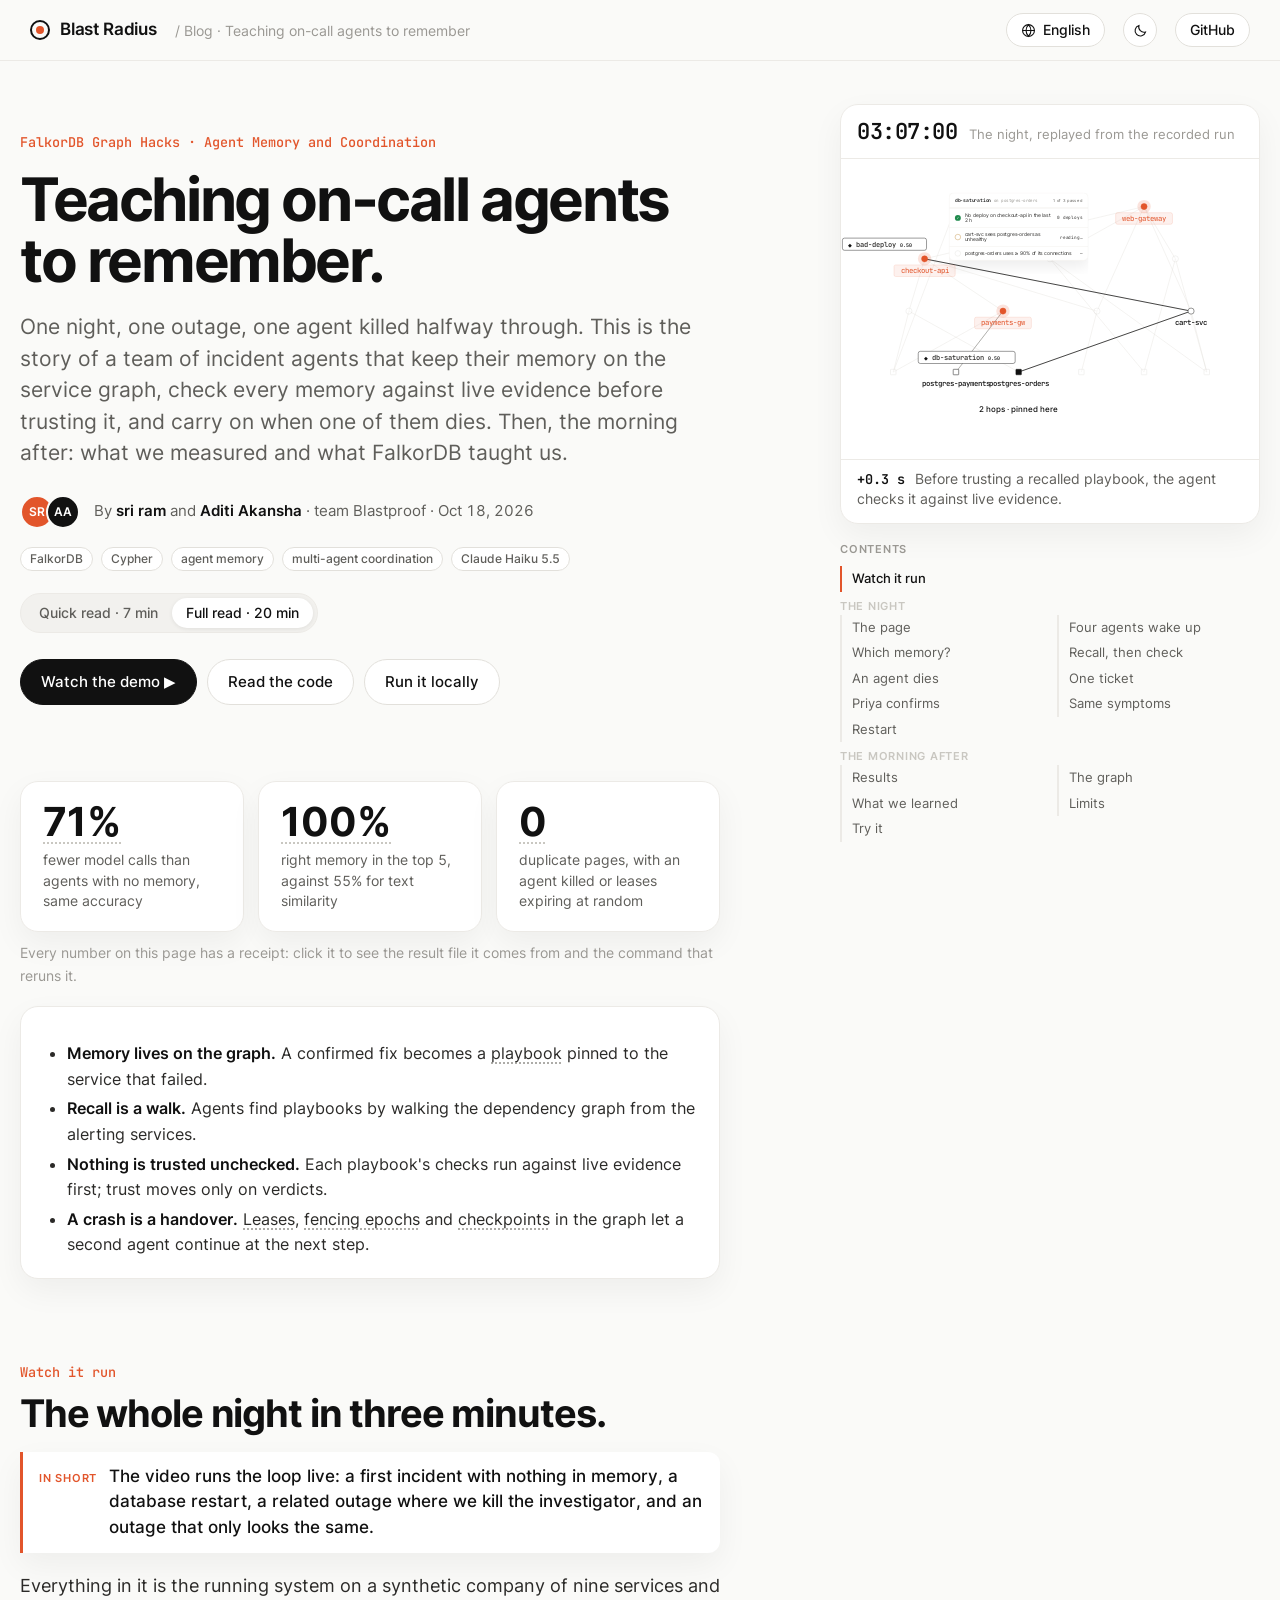
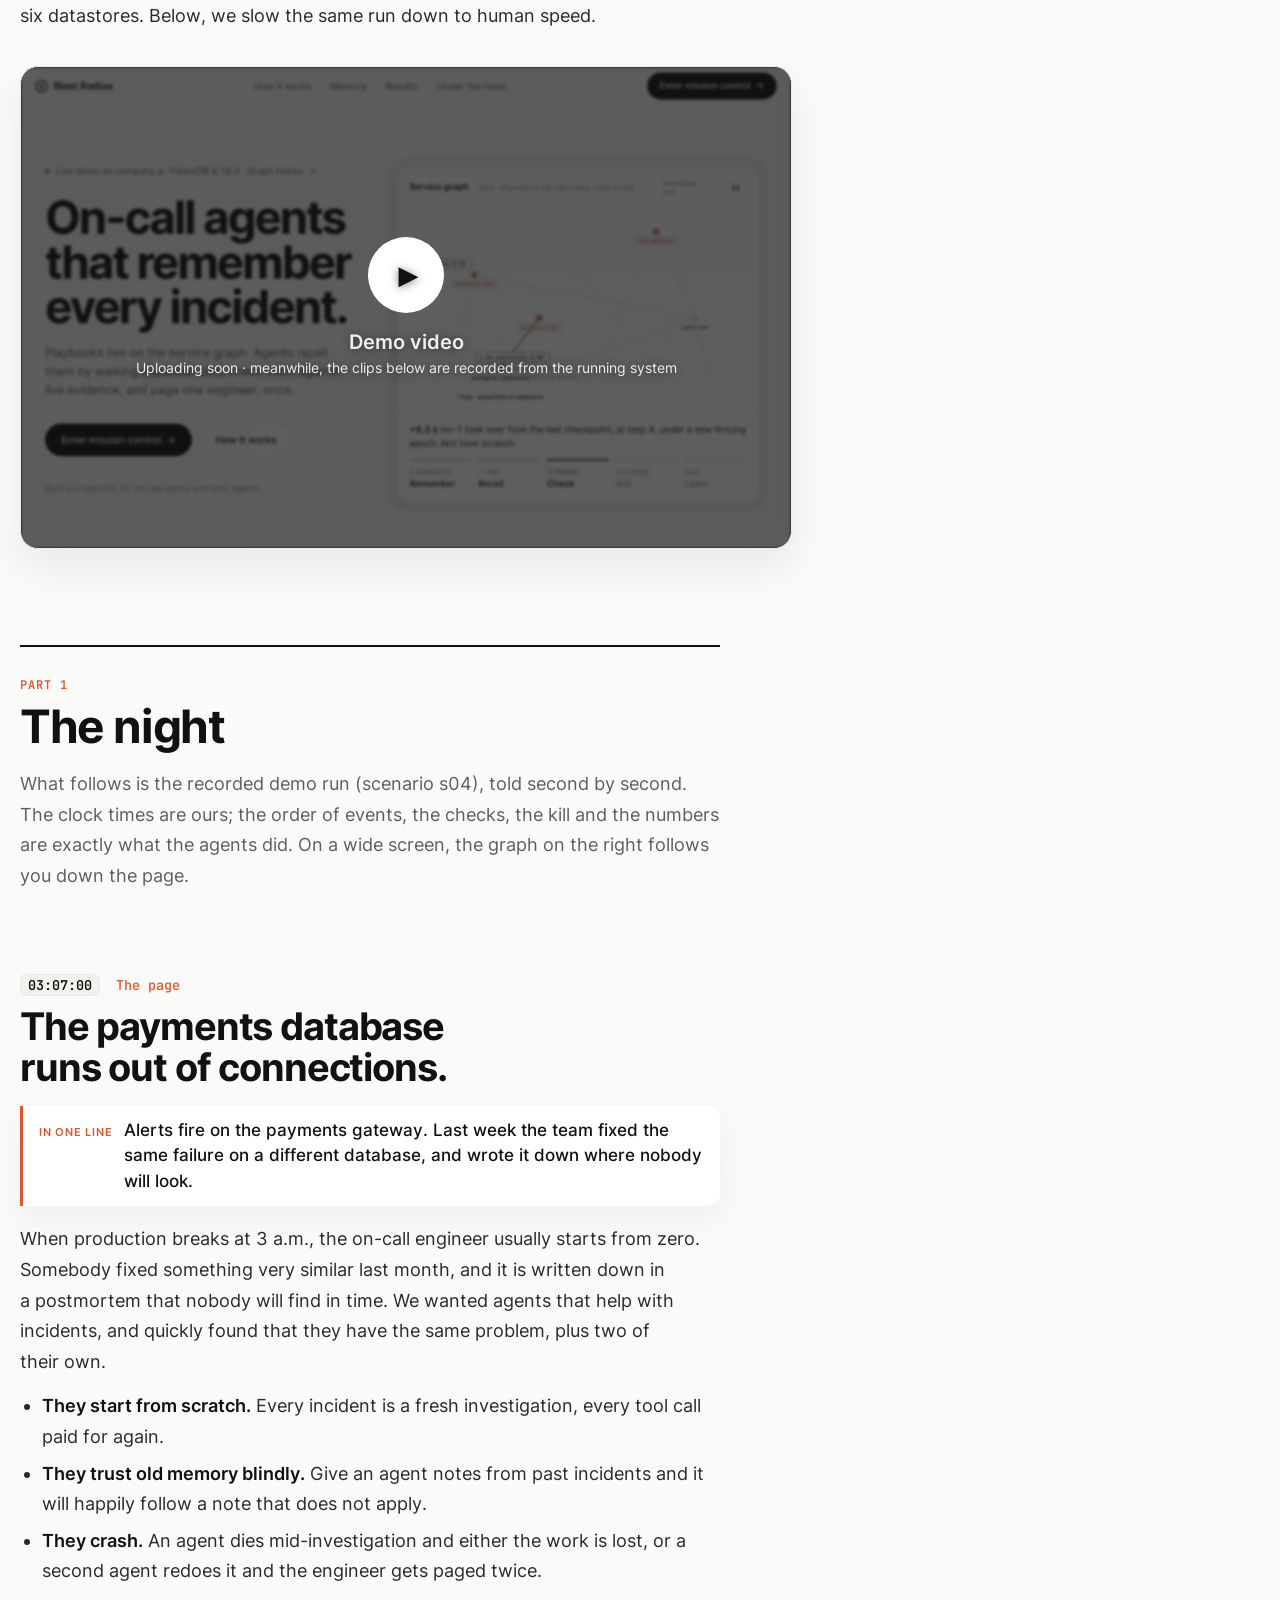
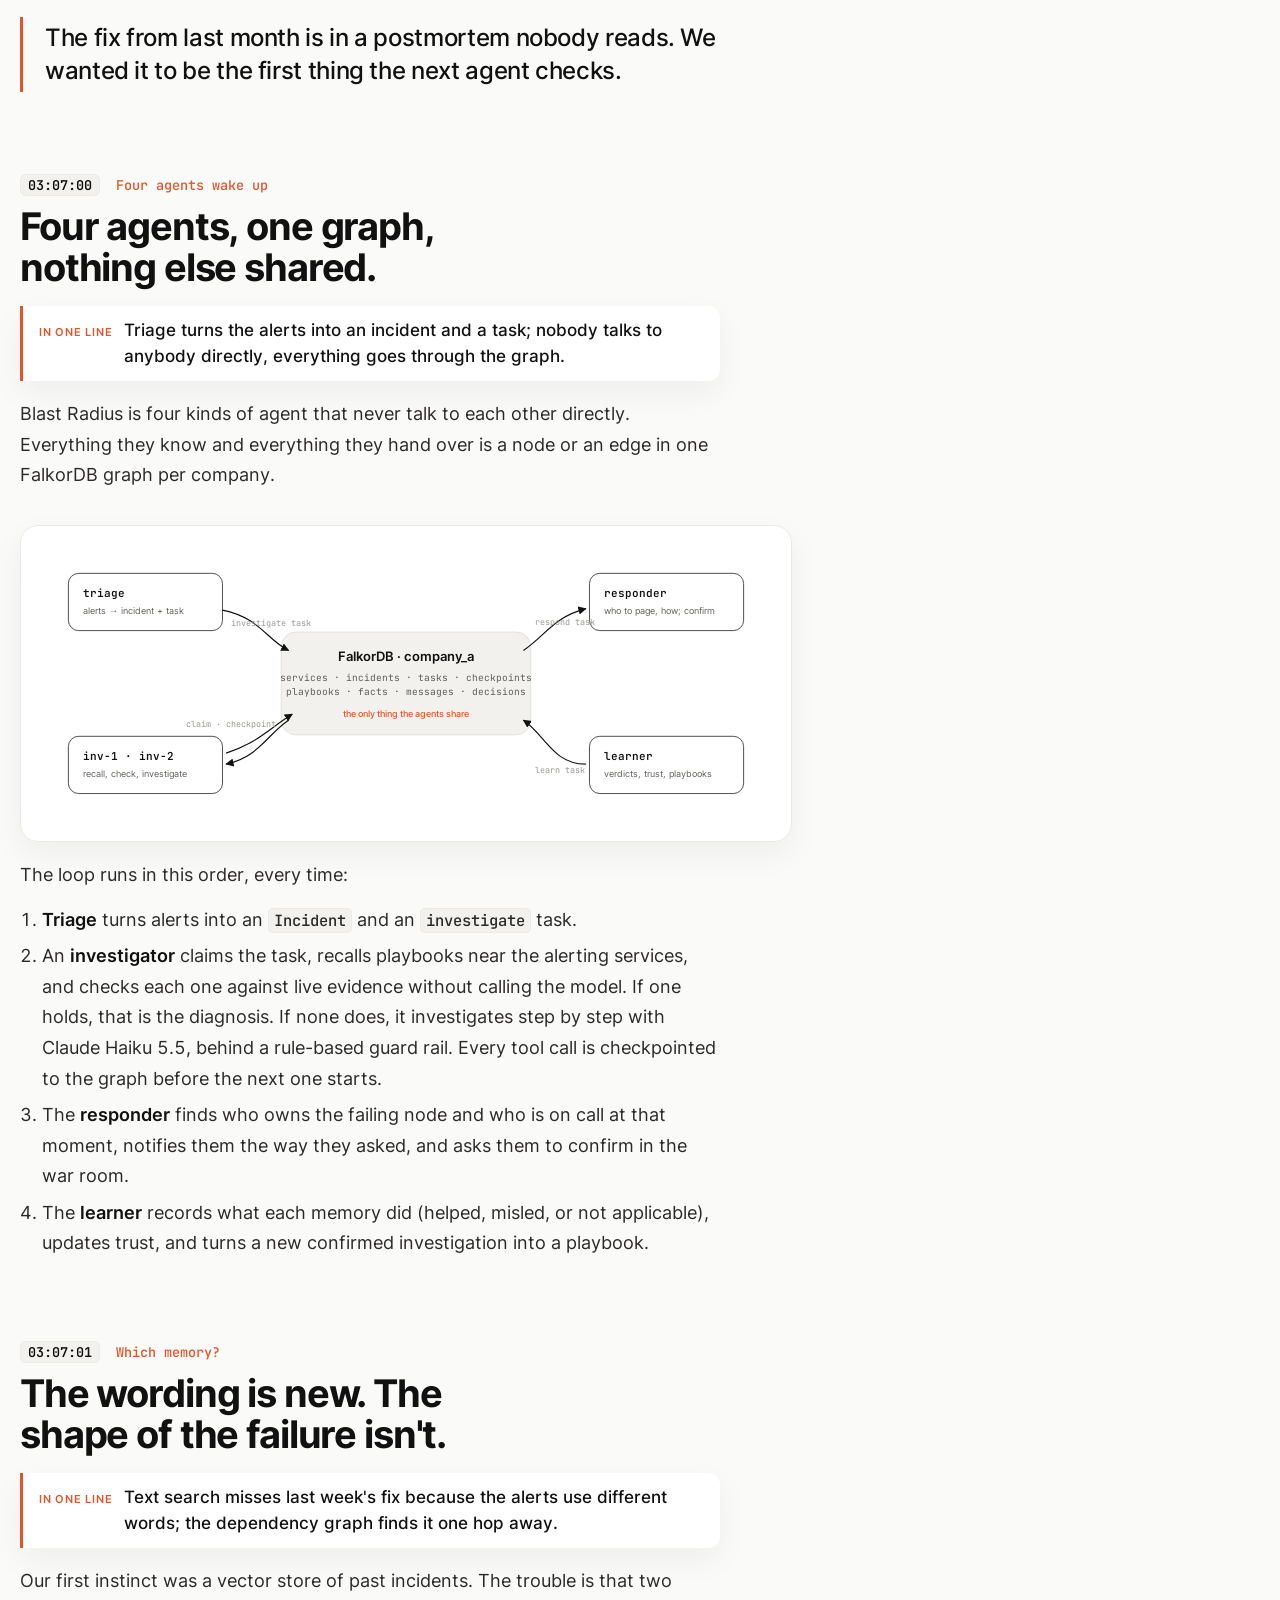
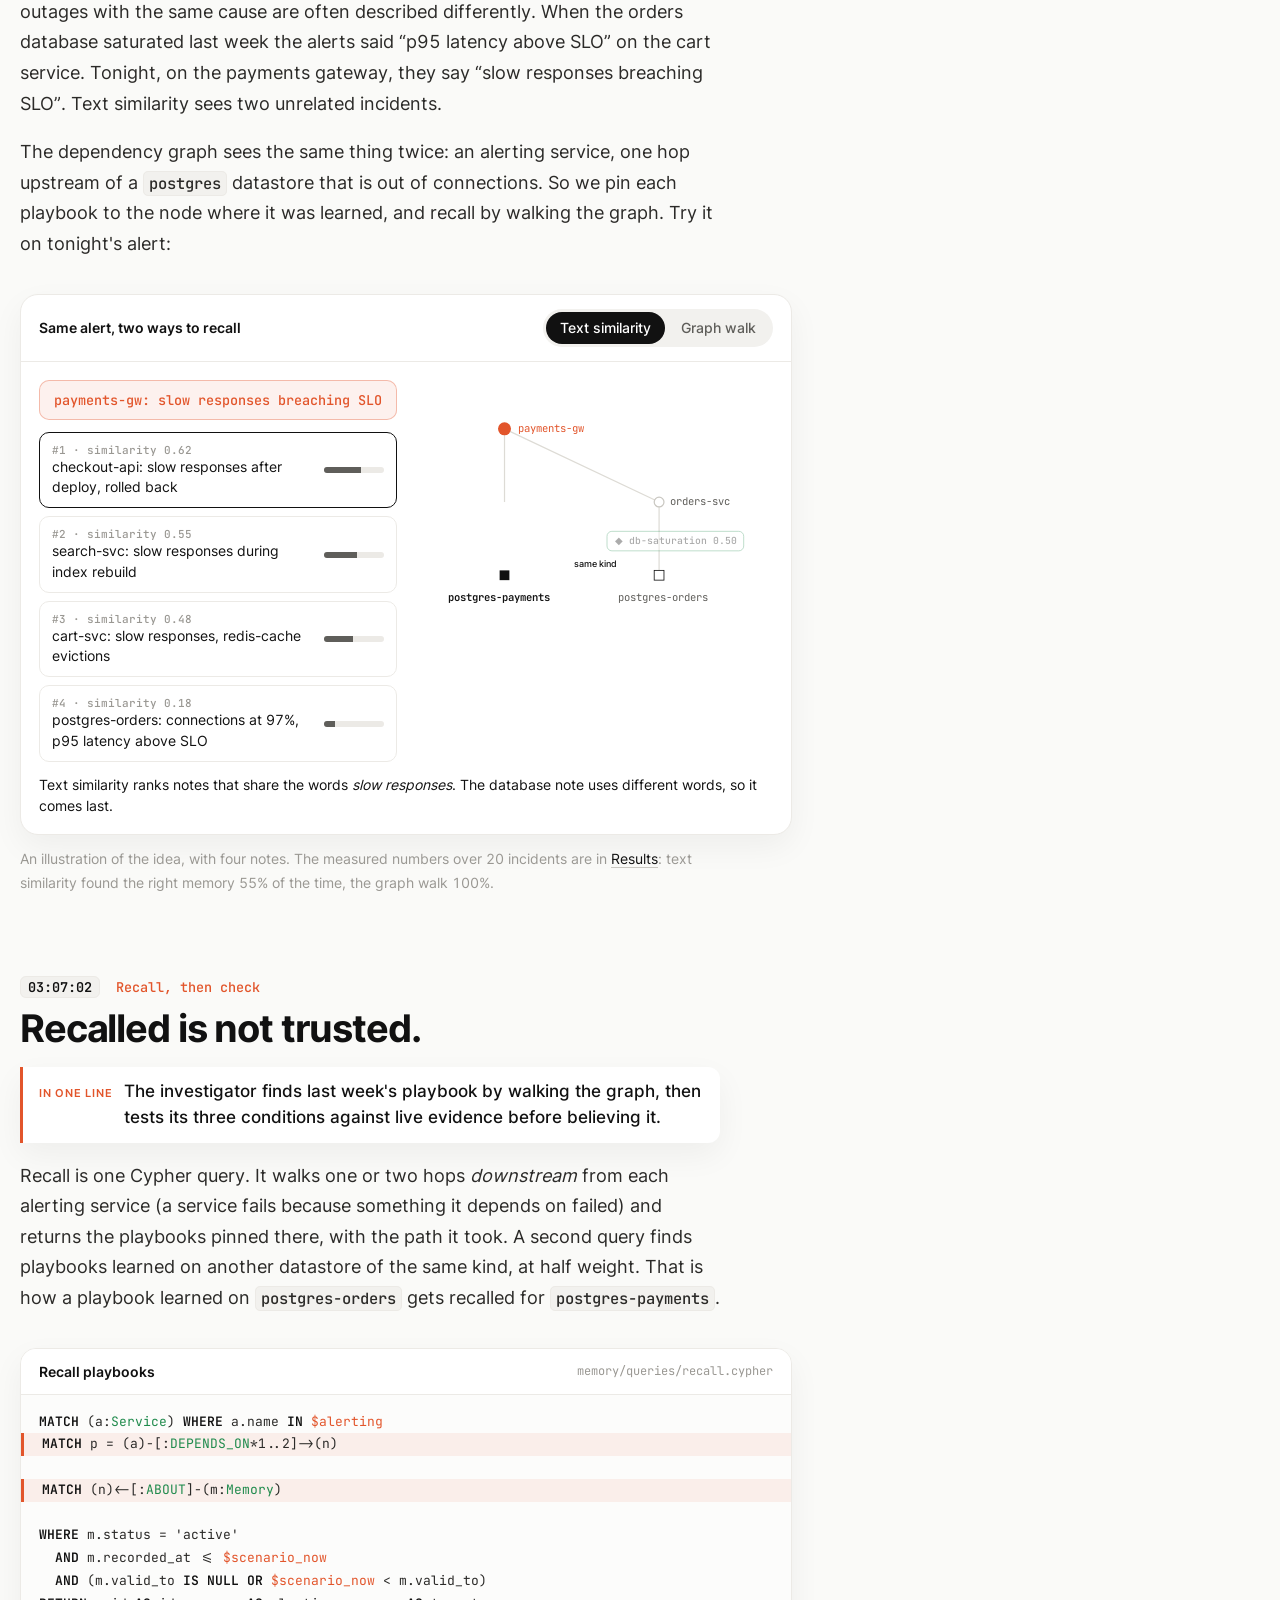
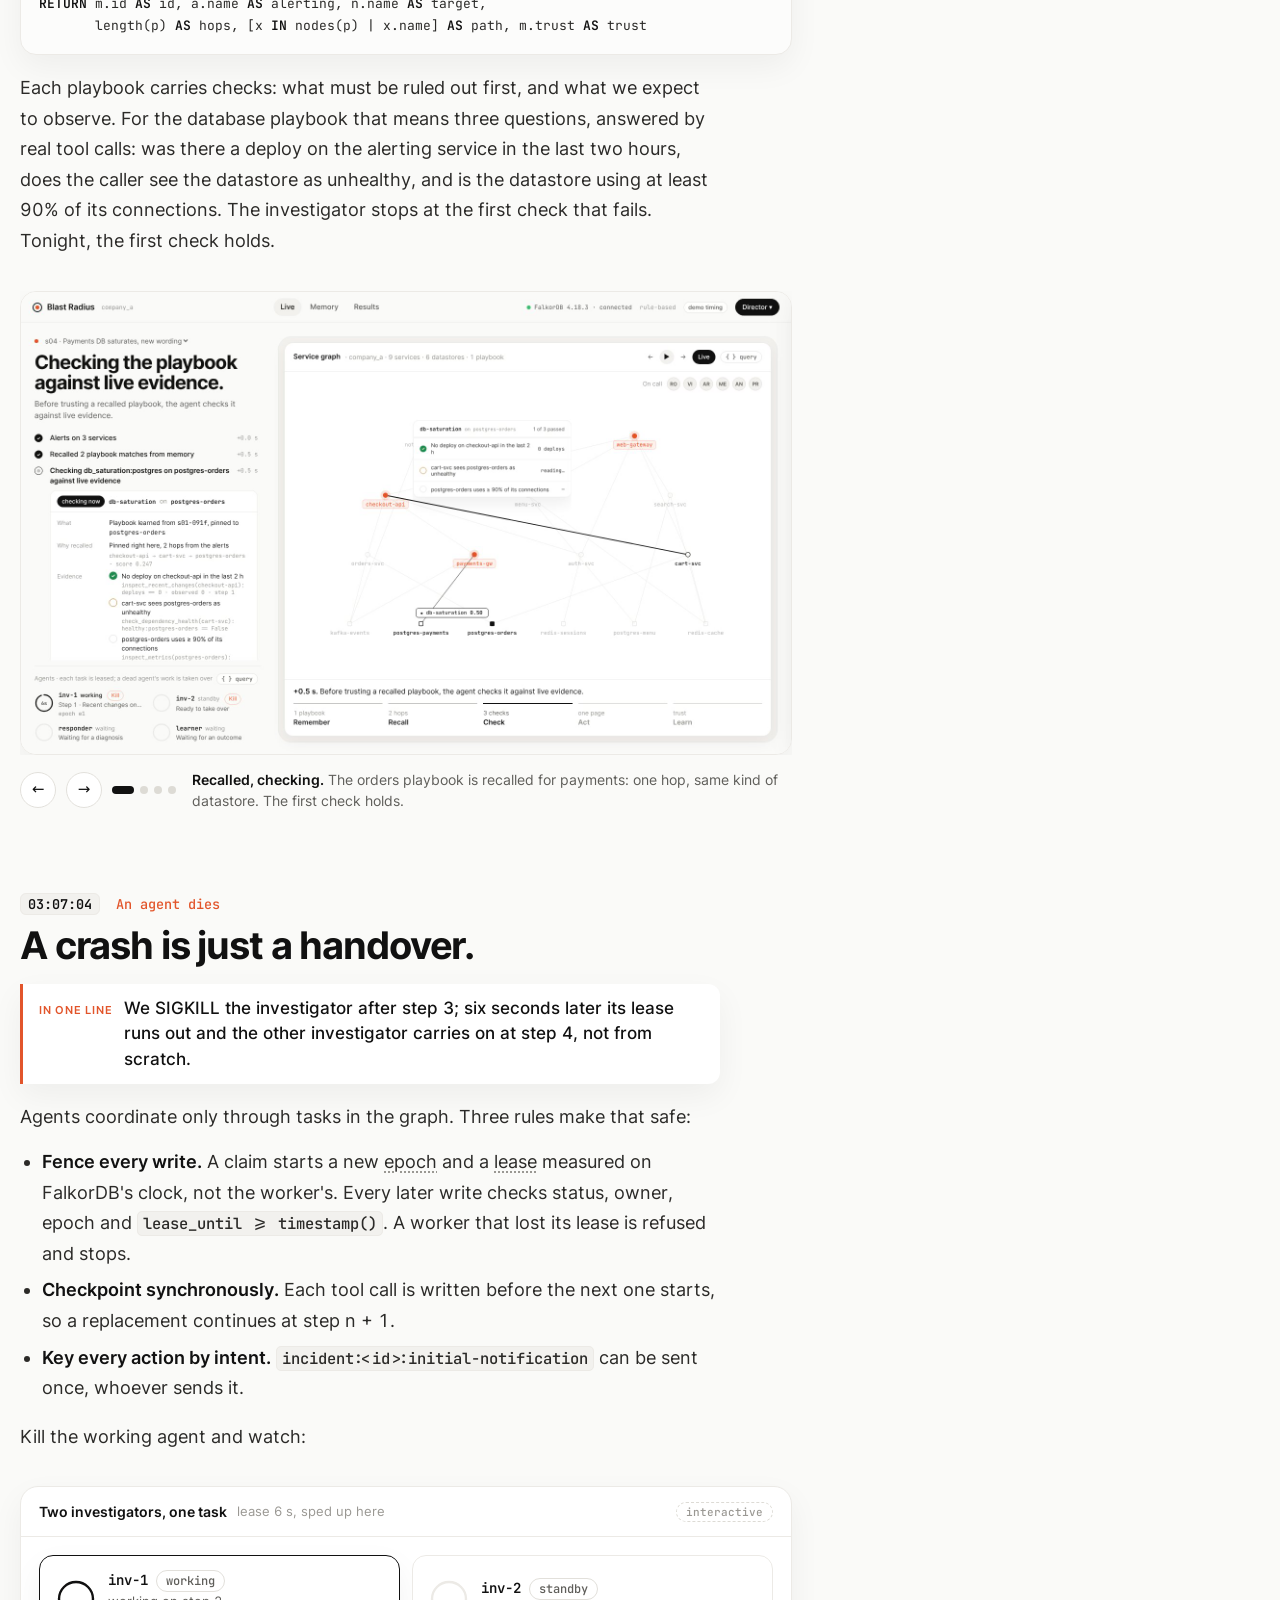
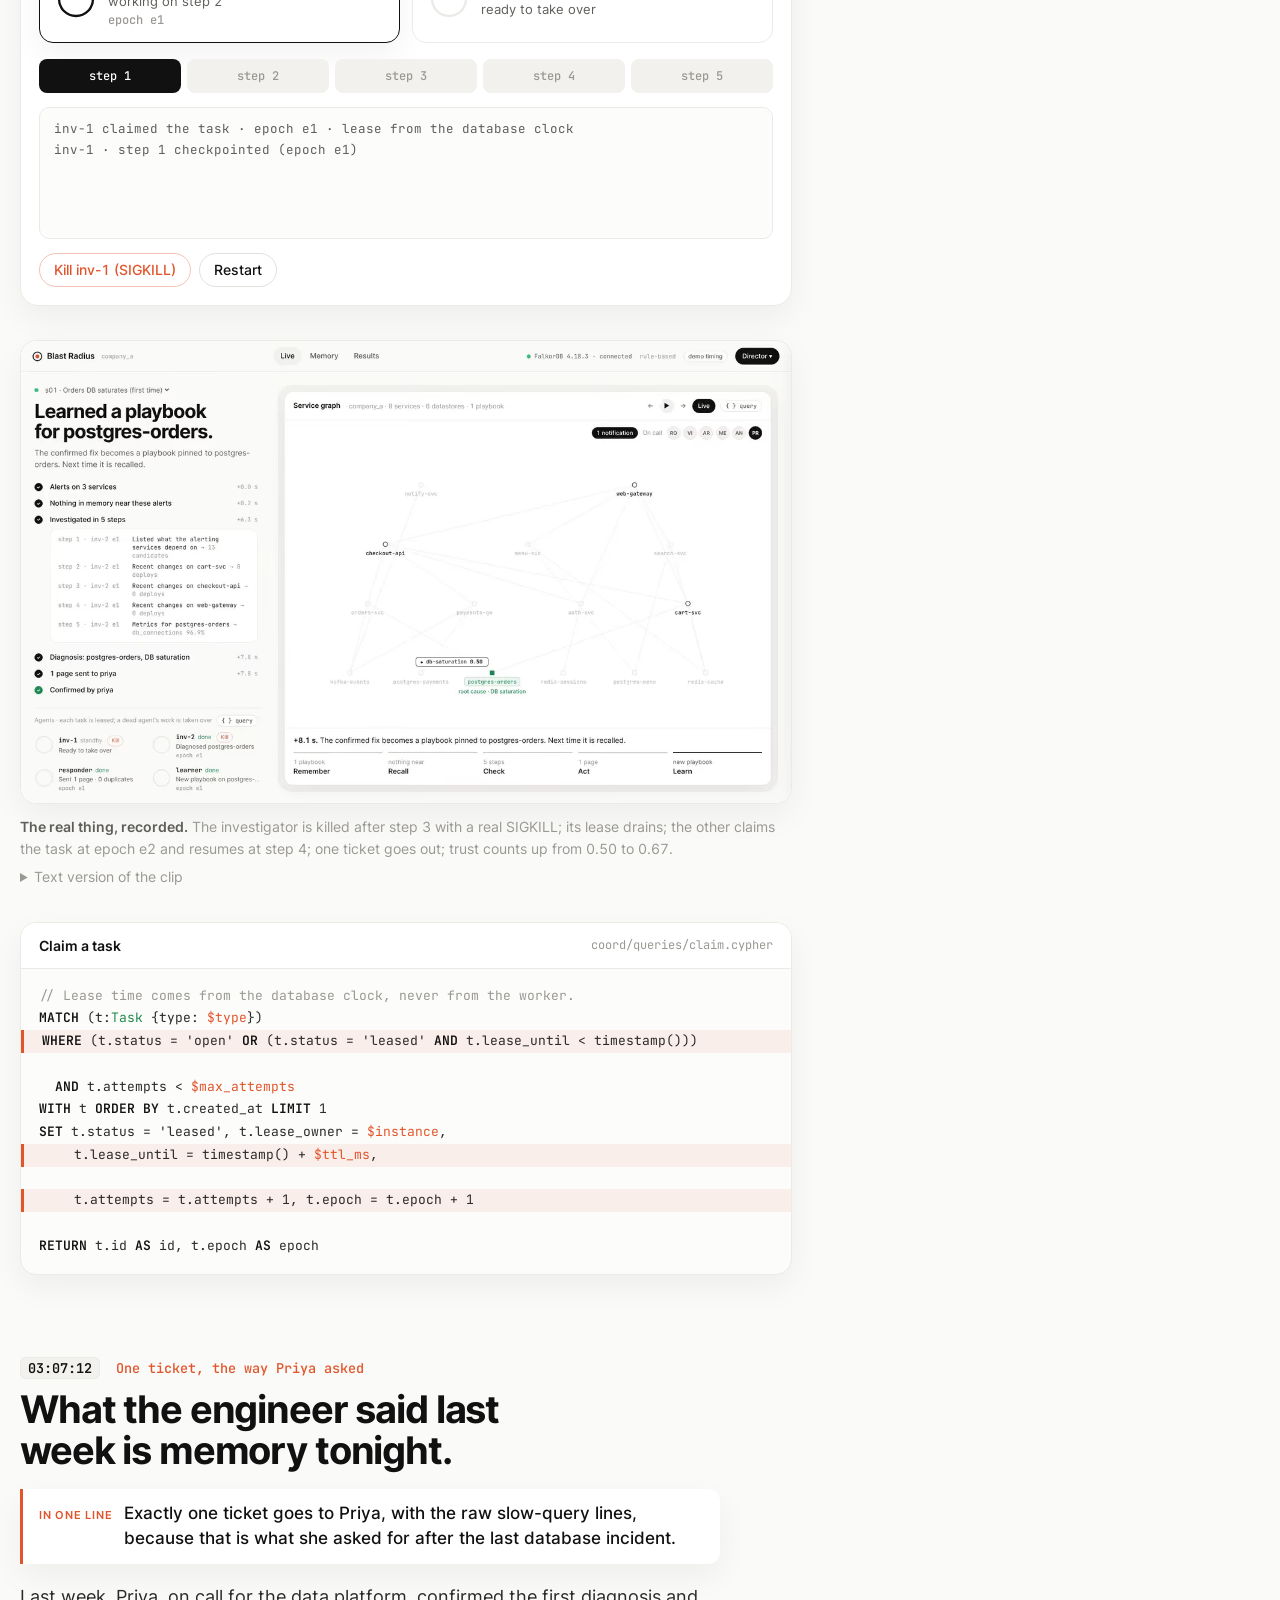
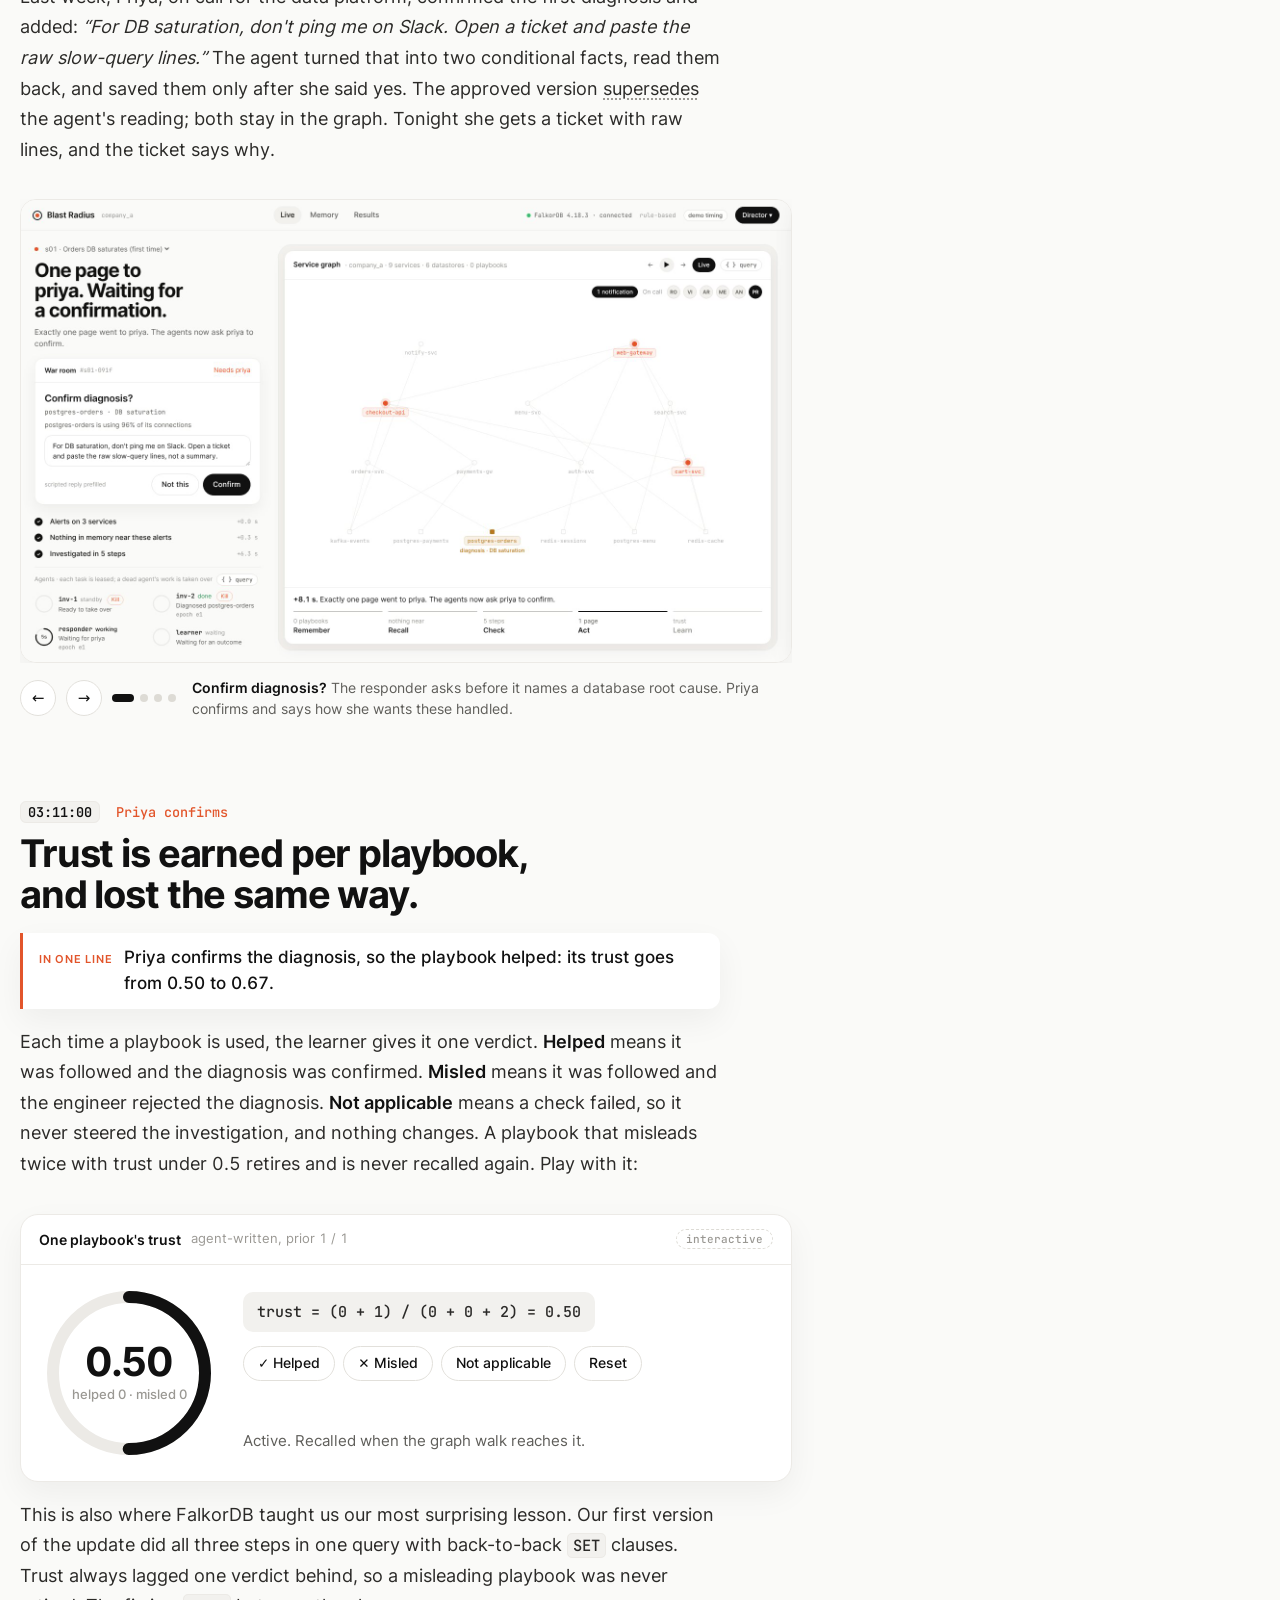
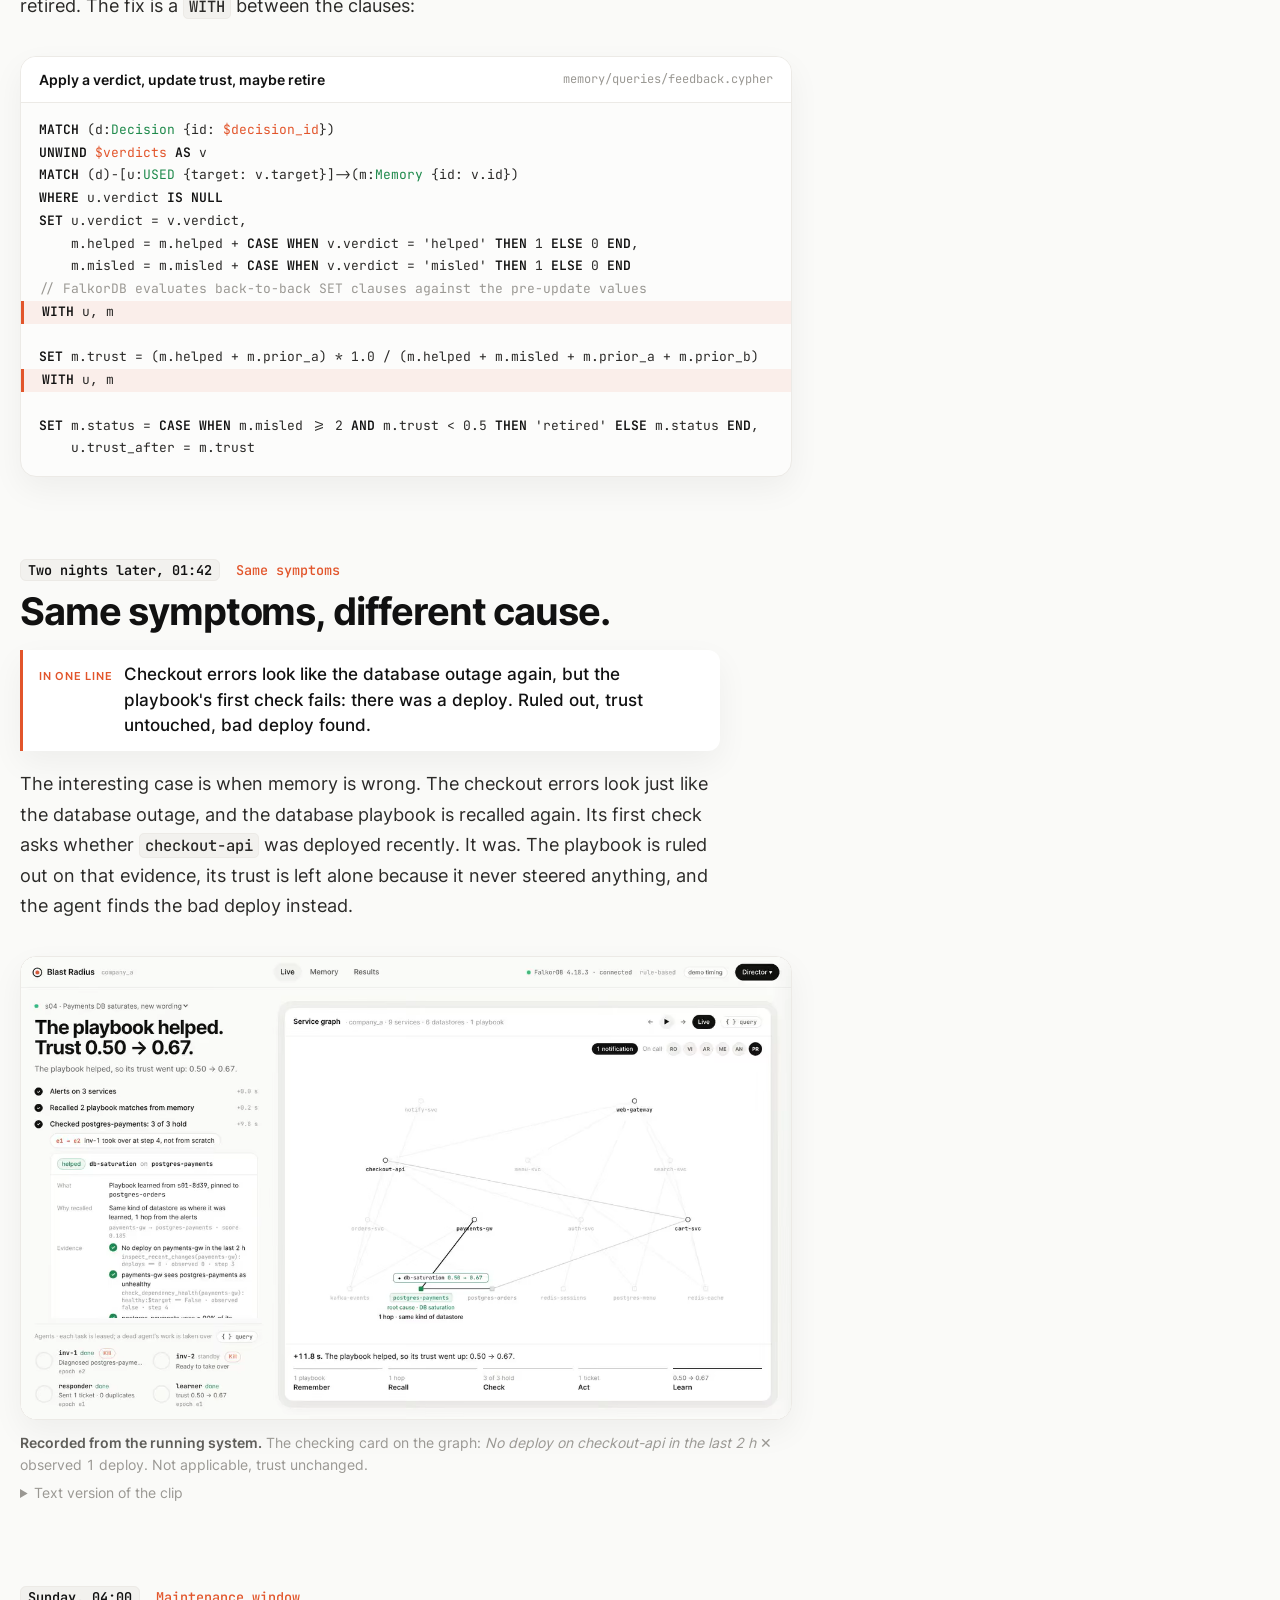
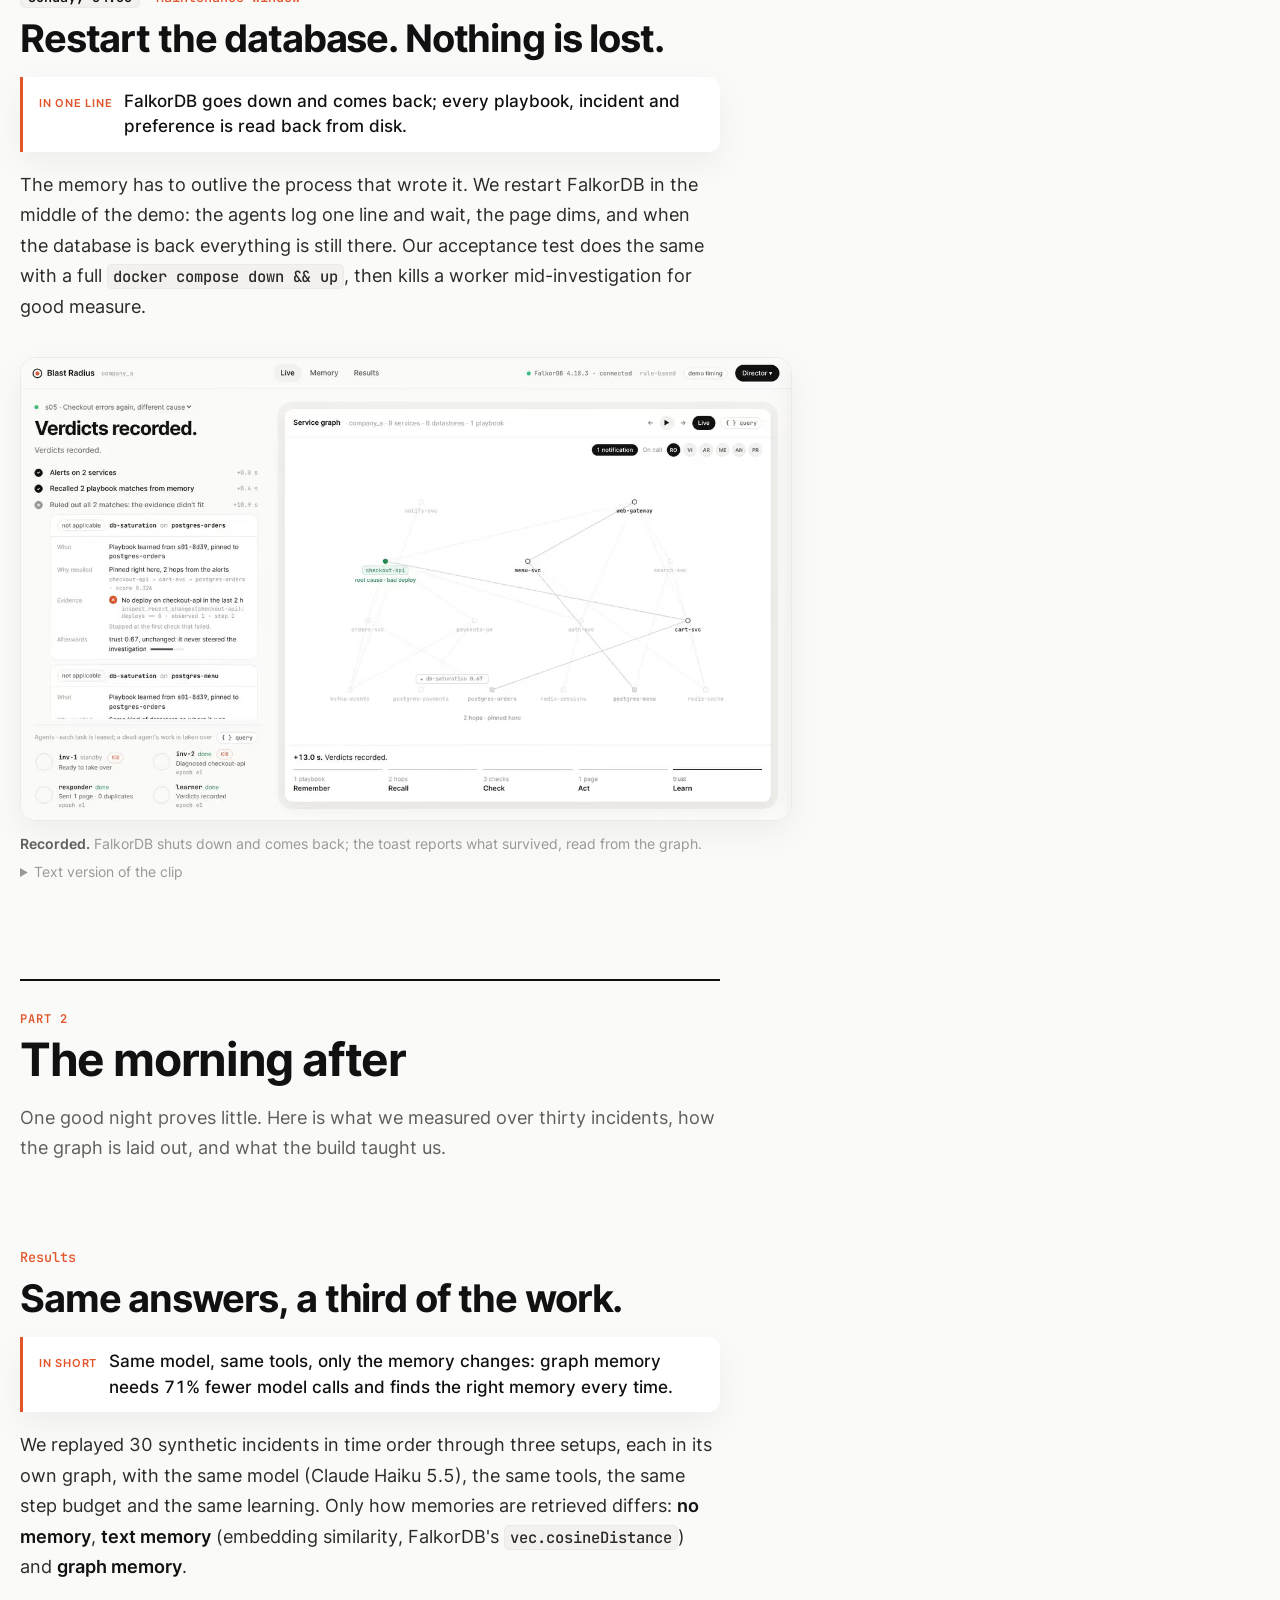
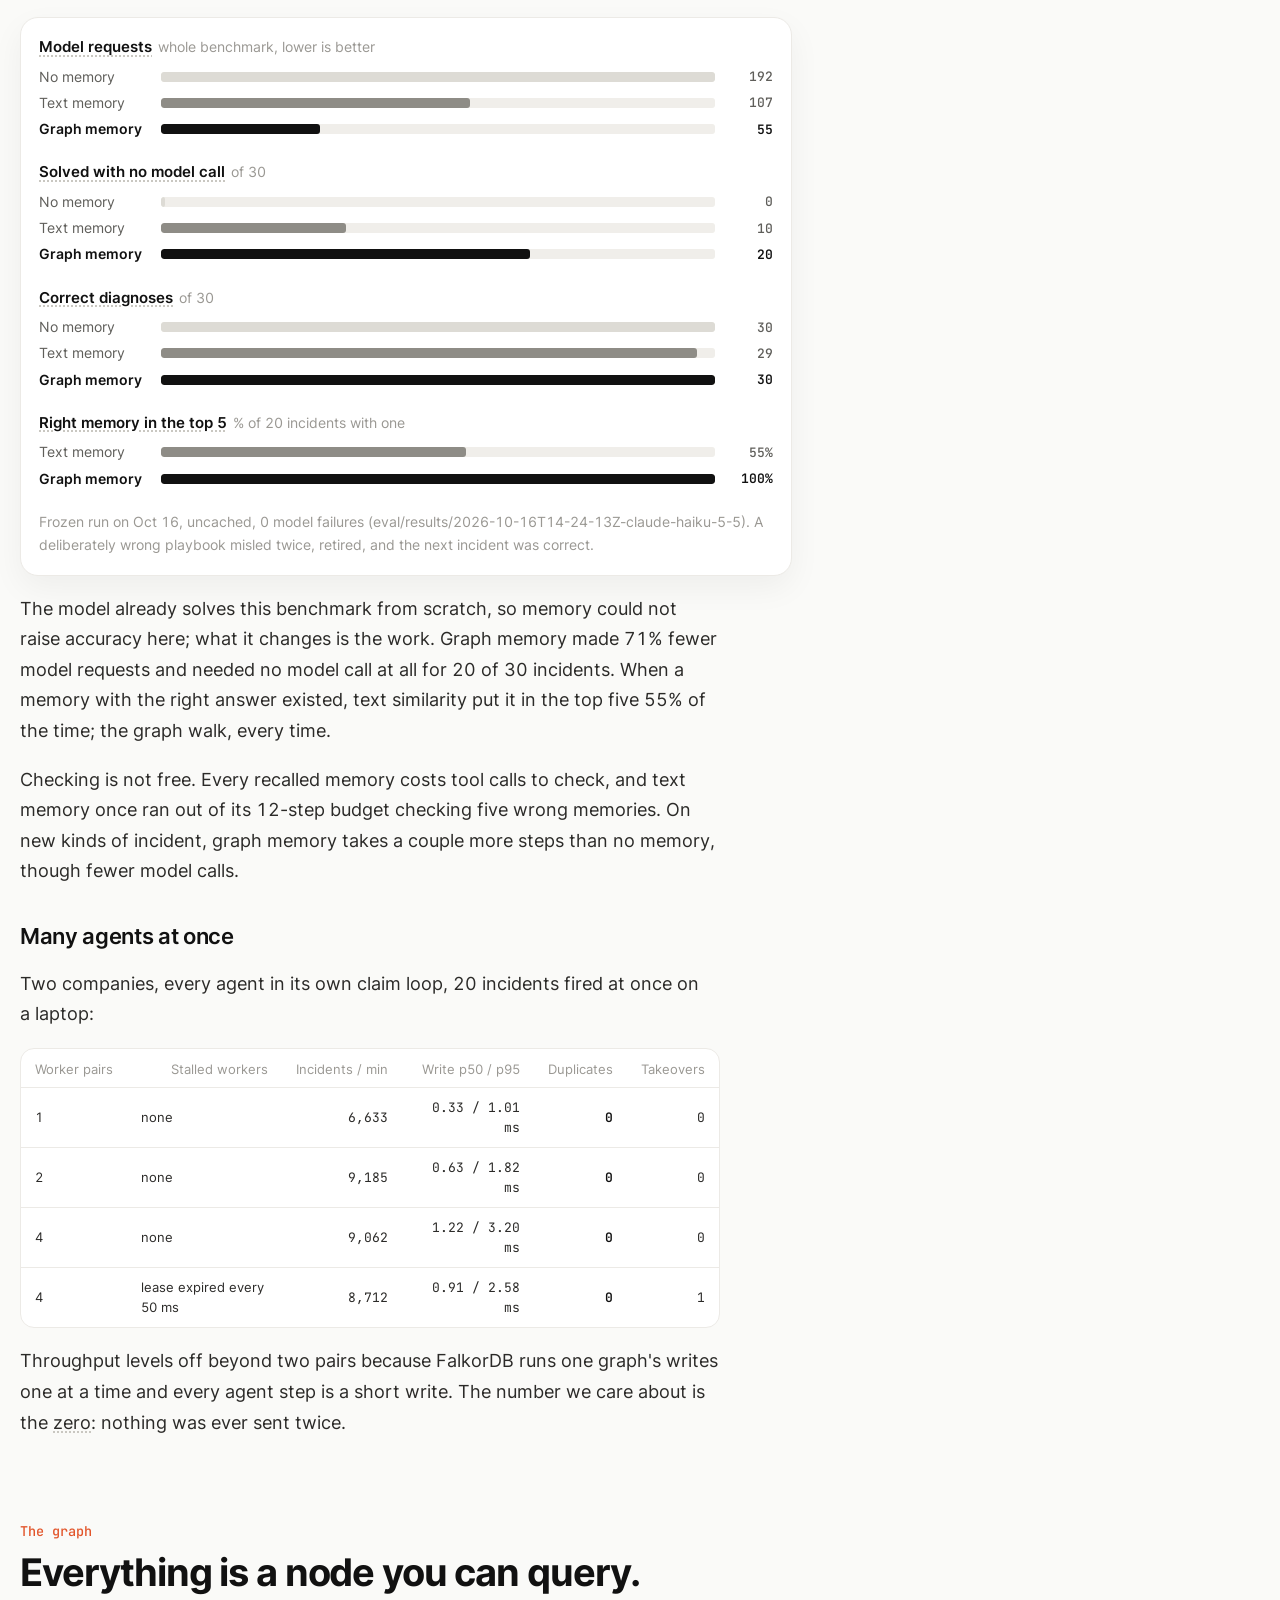
==== commit 0facccec: "Blog: trust dial text fits inside the ring at any width, zoom or language Co-Authored-By: Claude Opu" ====
--- a/docs/blog/index.html
+++ b/docs/blog/index.html
@@ -118,7 +118,9 @@
 .dial { position: relative; width: 180px; height: 180px; }
 .dial svg { transform: rotate(-90deg); } .dial circle { fill: none; stroke-width: 12; } .dial .tr { stroke: var(--line); } .dial .fg { stroke: var(--ink); stroke-linecap: round; transition: stroke-dashoffset .6s var(--ease), stroke .3s; }
 .dial .v { position: absolute; inset: 0; display: grid; place-items: center; text-align: center; }
-.dial .v b { font: 700 40px var(--sans); letter-spacing: -.03em; display: block; } .dial .v span { font: 400 12.5px var(--mono); color: var(--t3); }
+.dial .v > div { max-width: 124px; } .dial .v b { font: 700 40px var(--sans); letter-spacing: -.03em; display: block; line-height: 1.05; }
+.dial .v span { display: block; margin-top: 4px; font: 500 12.5px/1.35 var(--sans); color: var(--t3); overflow-wrap: anywhere; }
+.meter > div { min-width: 0; } .formula { max-width: 100%; white-space: normal; } .formula span { white-space: nowrap; }
 .formula { font: 500 15px var(--mono); color: var(--ink2); background: var(--sunk); border-radius: 10px; padding: 10px 14px; display: inline-block; }
 .hist { display: flex; gap: 6px; flex-wrap: wrap; margin-top: 12px; min-height: 26px; }
 .hist span { font: 500 11.5px var(--mono); border-radius: 999px; padding: 3px 9px; border: 1px solid var(--line2); background: var(--paper); animation: brFade .3s both; }
@@ -774,7 +776,7 @@
   const t = (tm.h + 1) / (tm.h + tm.m + 2), ret = tm.m >= 2 && t < .5;
   qs("#dialfg").setAttribute("stroke-dashoffset", (CIRC * (1 - t)).toFixed(1)); qs("#dialfg").style.stroke = ret ? "var(--t4)" : t >= .6 ? "var(--ok)" : "var(--ink)";
   qs("#trustv").textContent = t.toFixed(2); qs("#trusthm").textContent = tf("helped {h} · misled {m}", {h: tm.h, m: tm.m});
-  qs("#formula").textContent = `trust = (${tm.h} + 1) / (${tm.h} + ${tm.m} + 2) = ${t.toFixed(2)}`;
+  qs("#formula").innerHTML = `<span>trust =</span> <span>(${tm.h} + 1) / (${tm.h} + ${tm.m} + 2)</span> <span>= ${t.toFixed(2)}</span>`;
   qs("#hist").innerHTML = tm.hist.map((v) => `<span class="${v}">${v === "h" ? tr("helped") : v === "m" ? tr("misled") : tr("not applicable")}</span>`).join("");
   qs("#retired").innerHTML = ret ? tr("<strong>Retired.</strong> Misled twice with trust under 0.5: never recalled again.") : tr("Active. Recalled when the graph walk reaches it.");
   document.querySelectorAll("[data-v=h],[data-v=m],[data-v=n]").forEach((b) => b.disabled = ret);
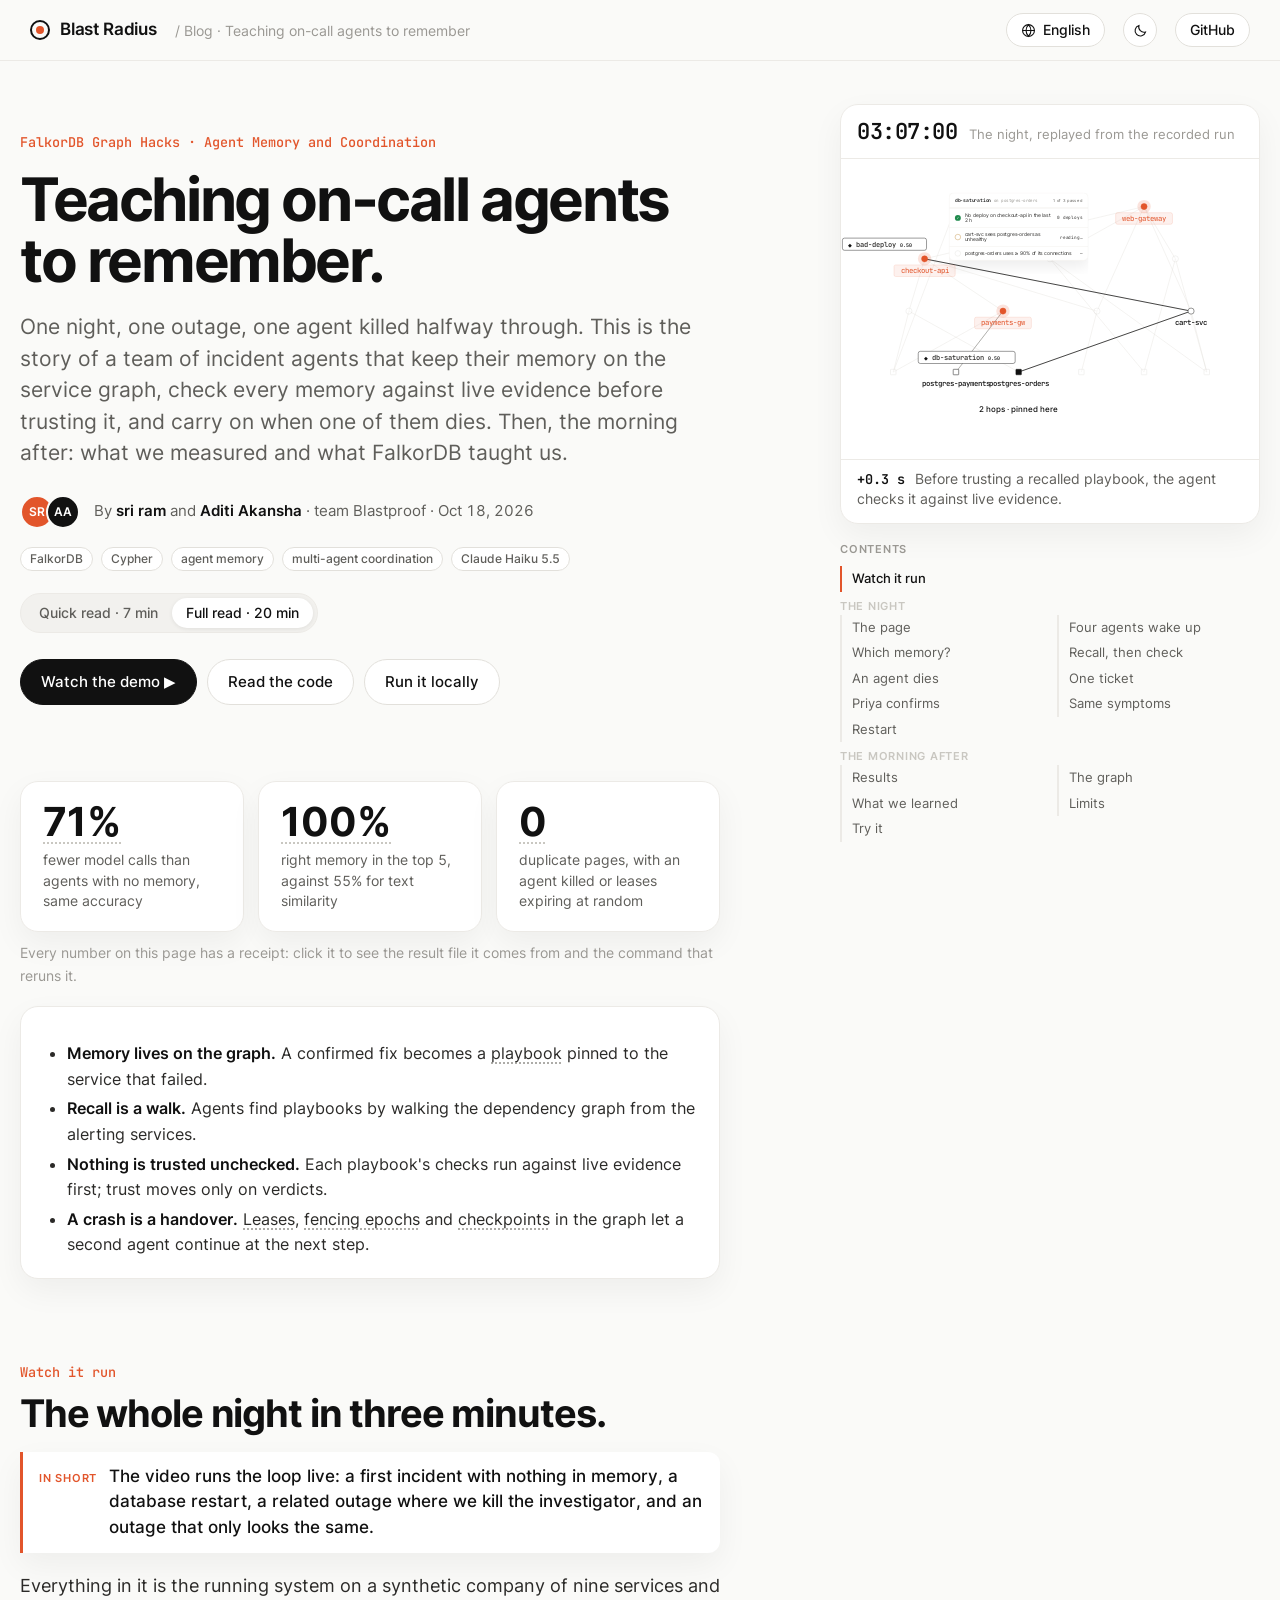
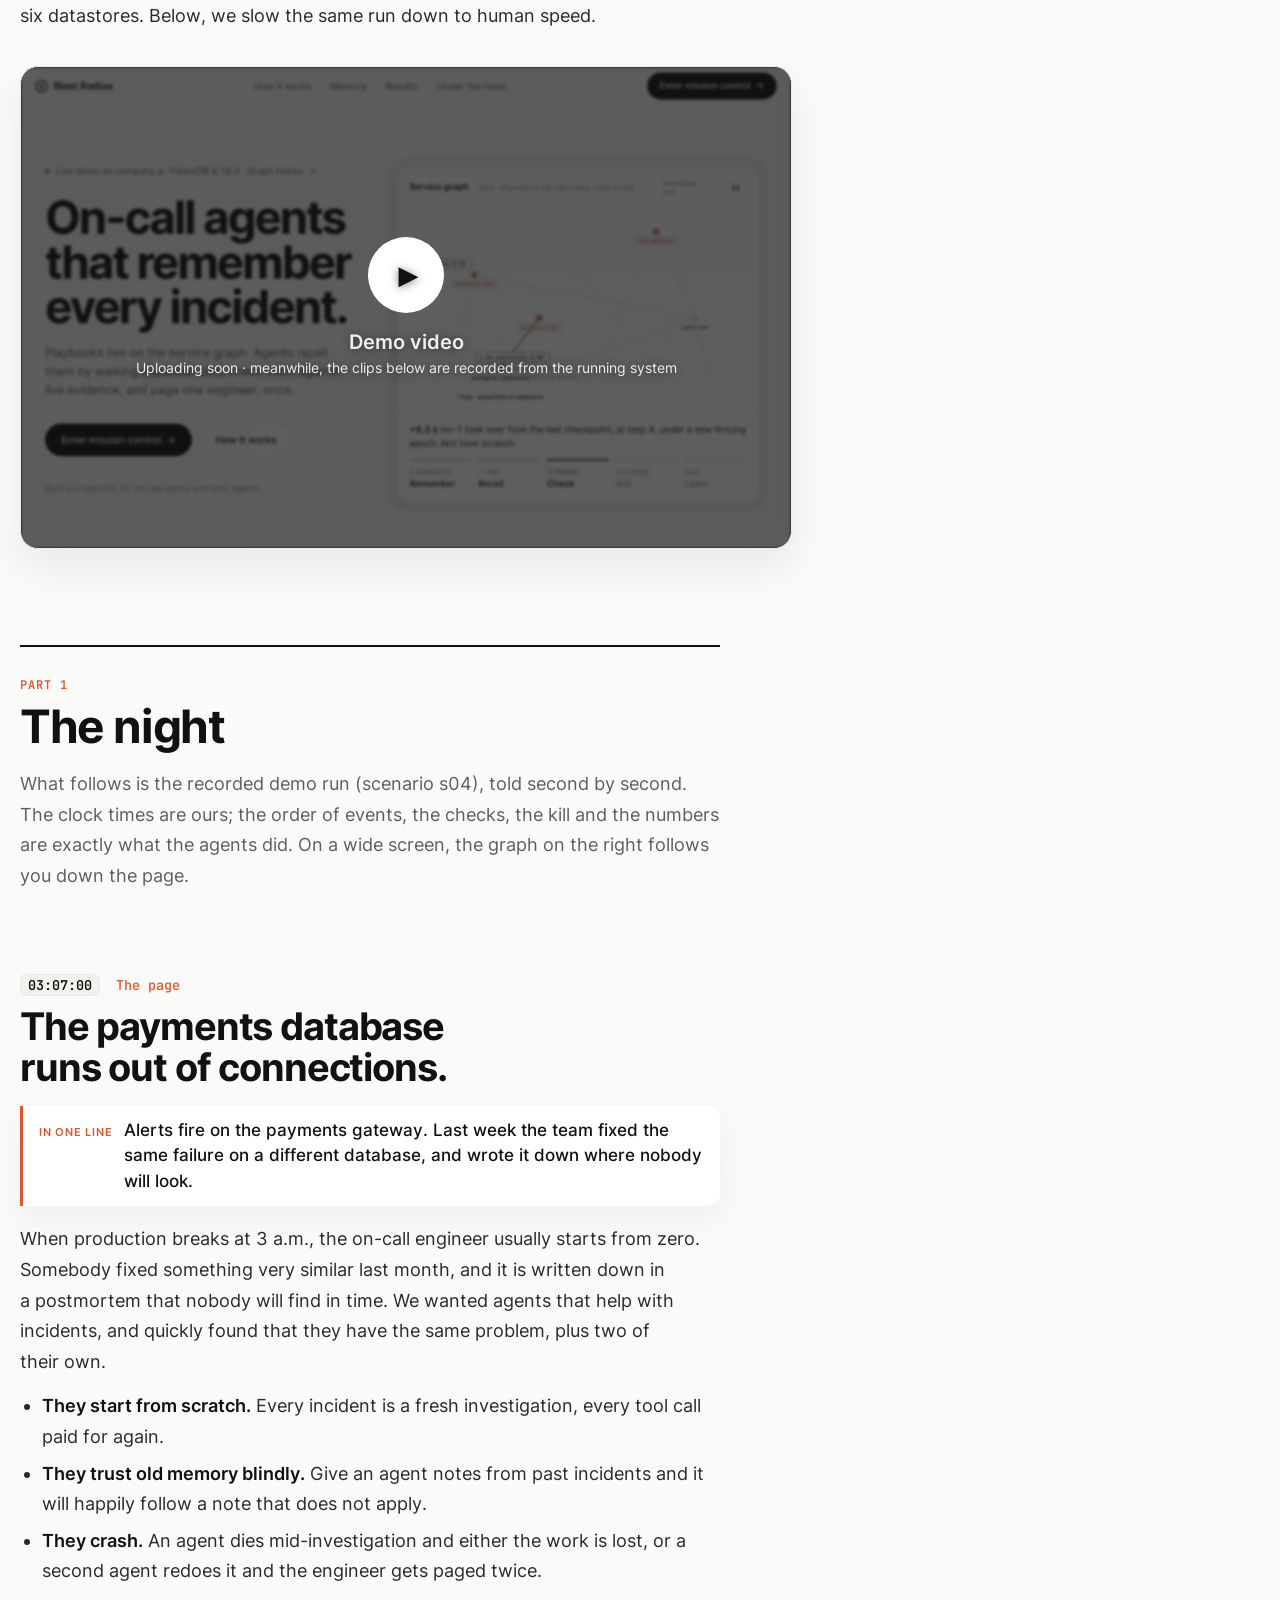
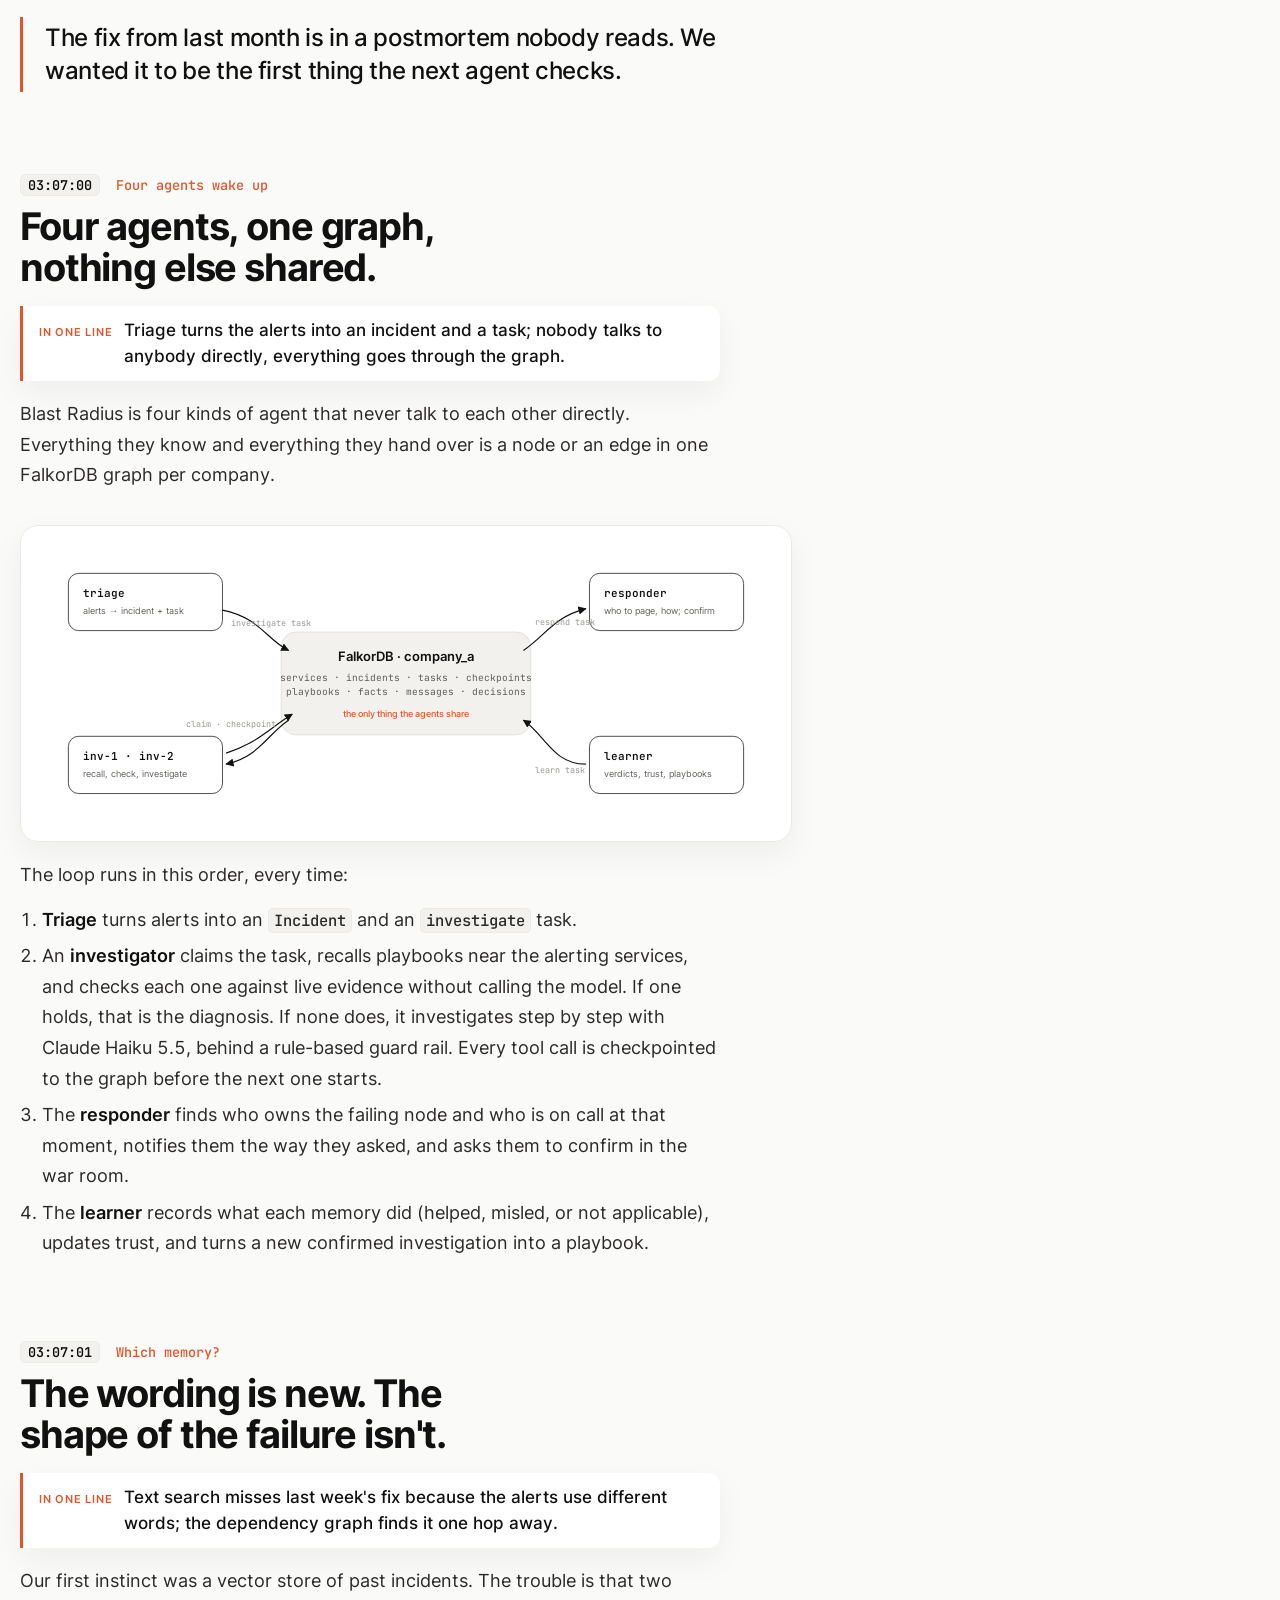
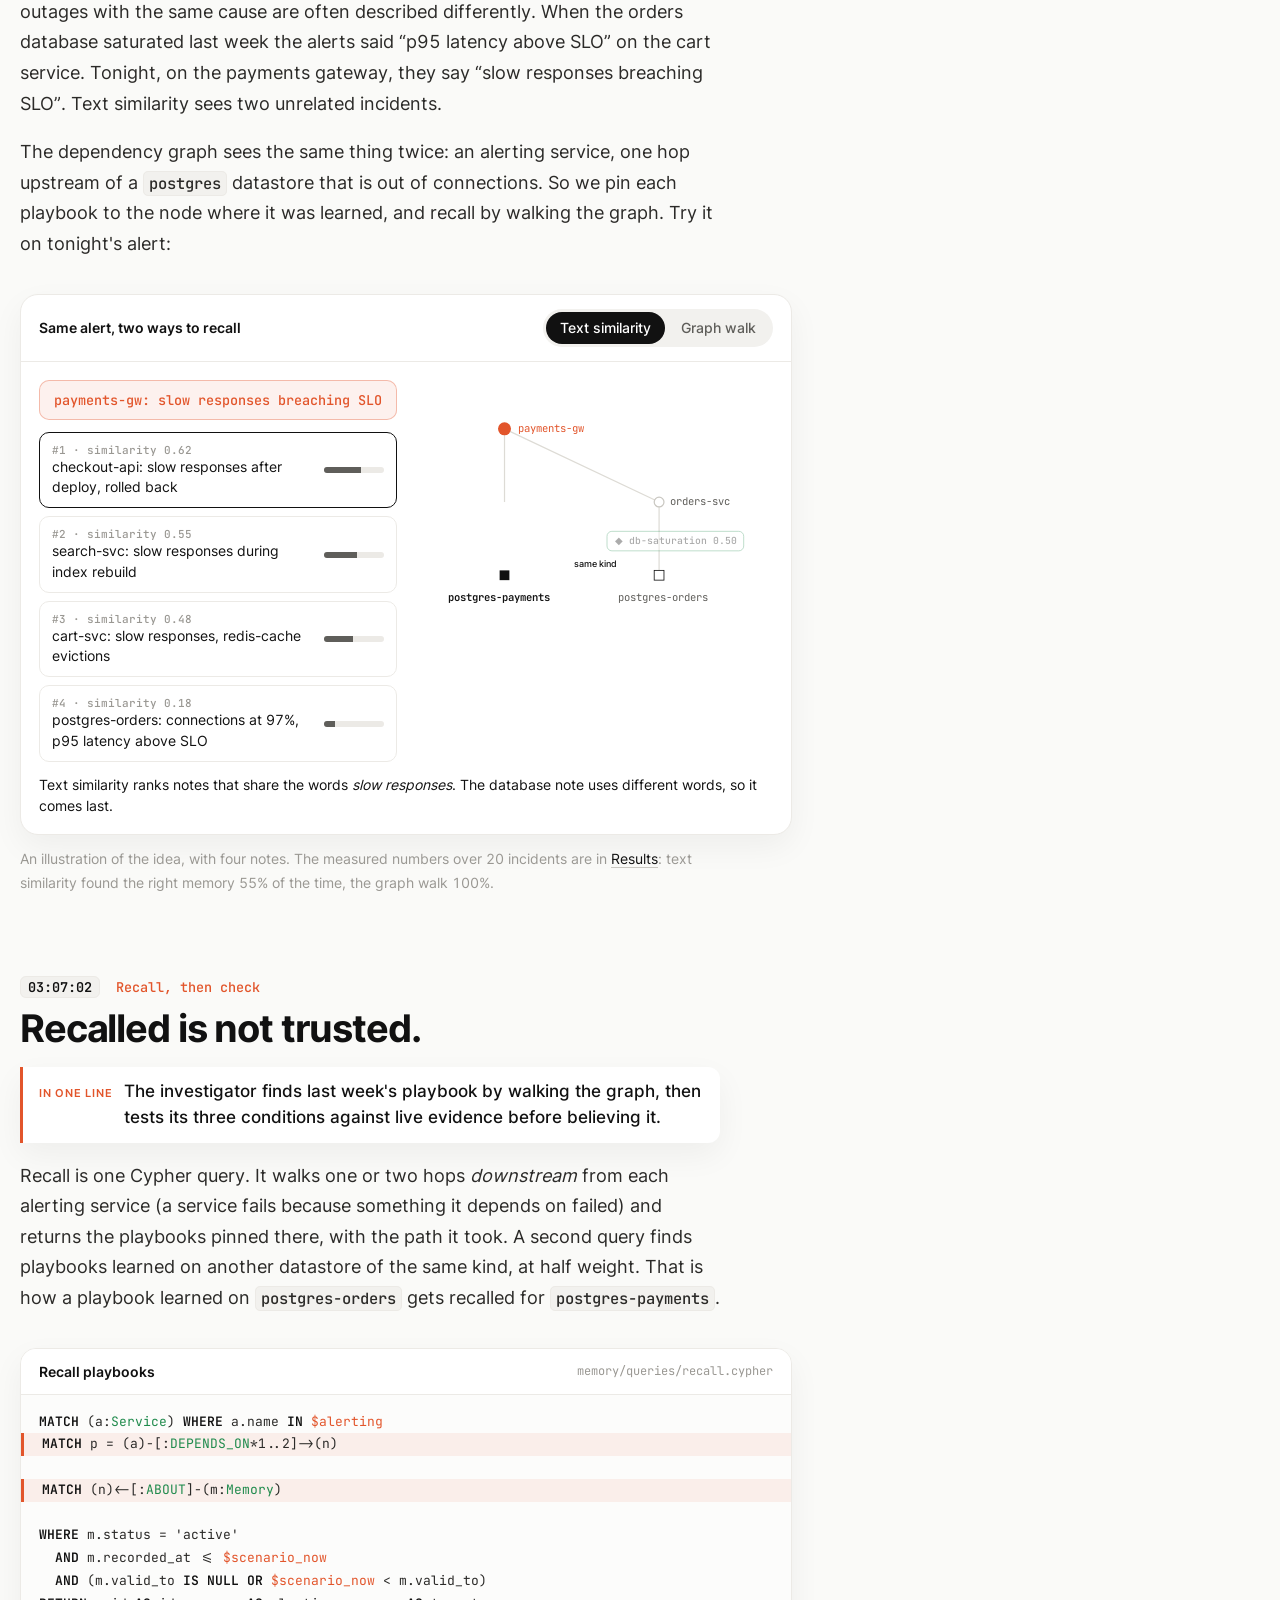
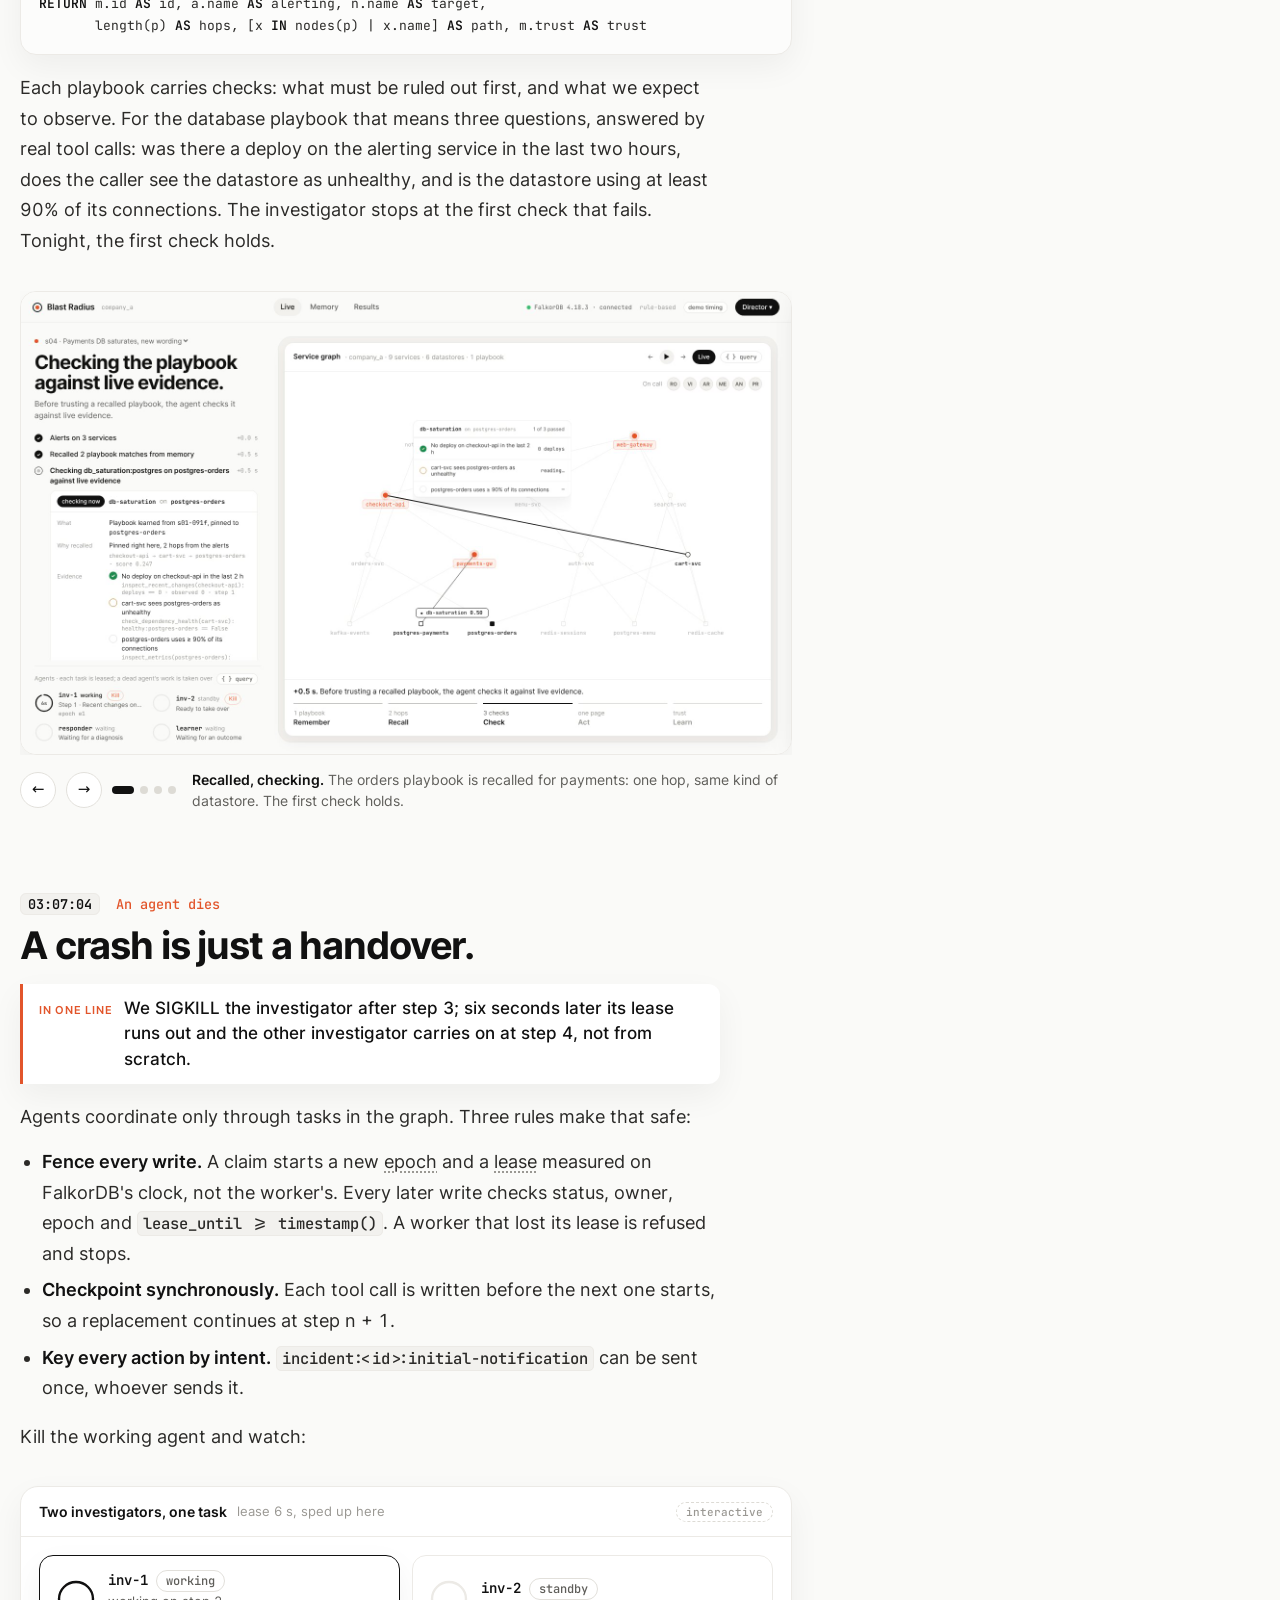
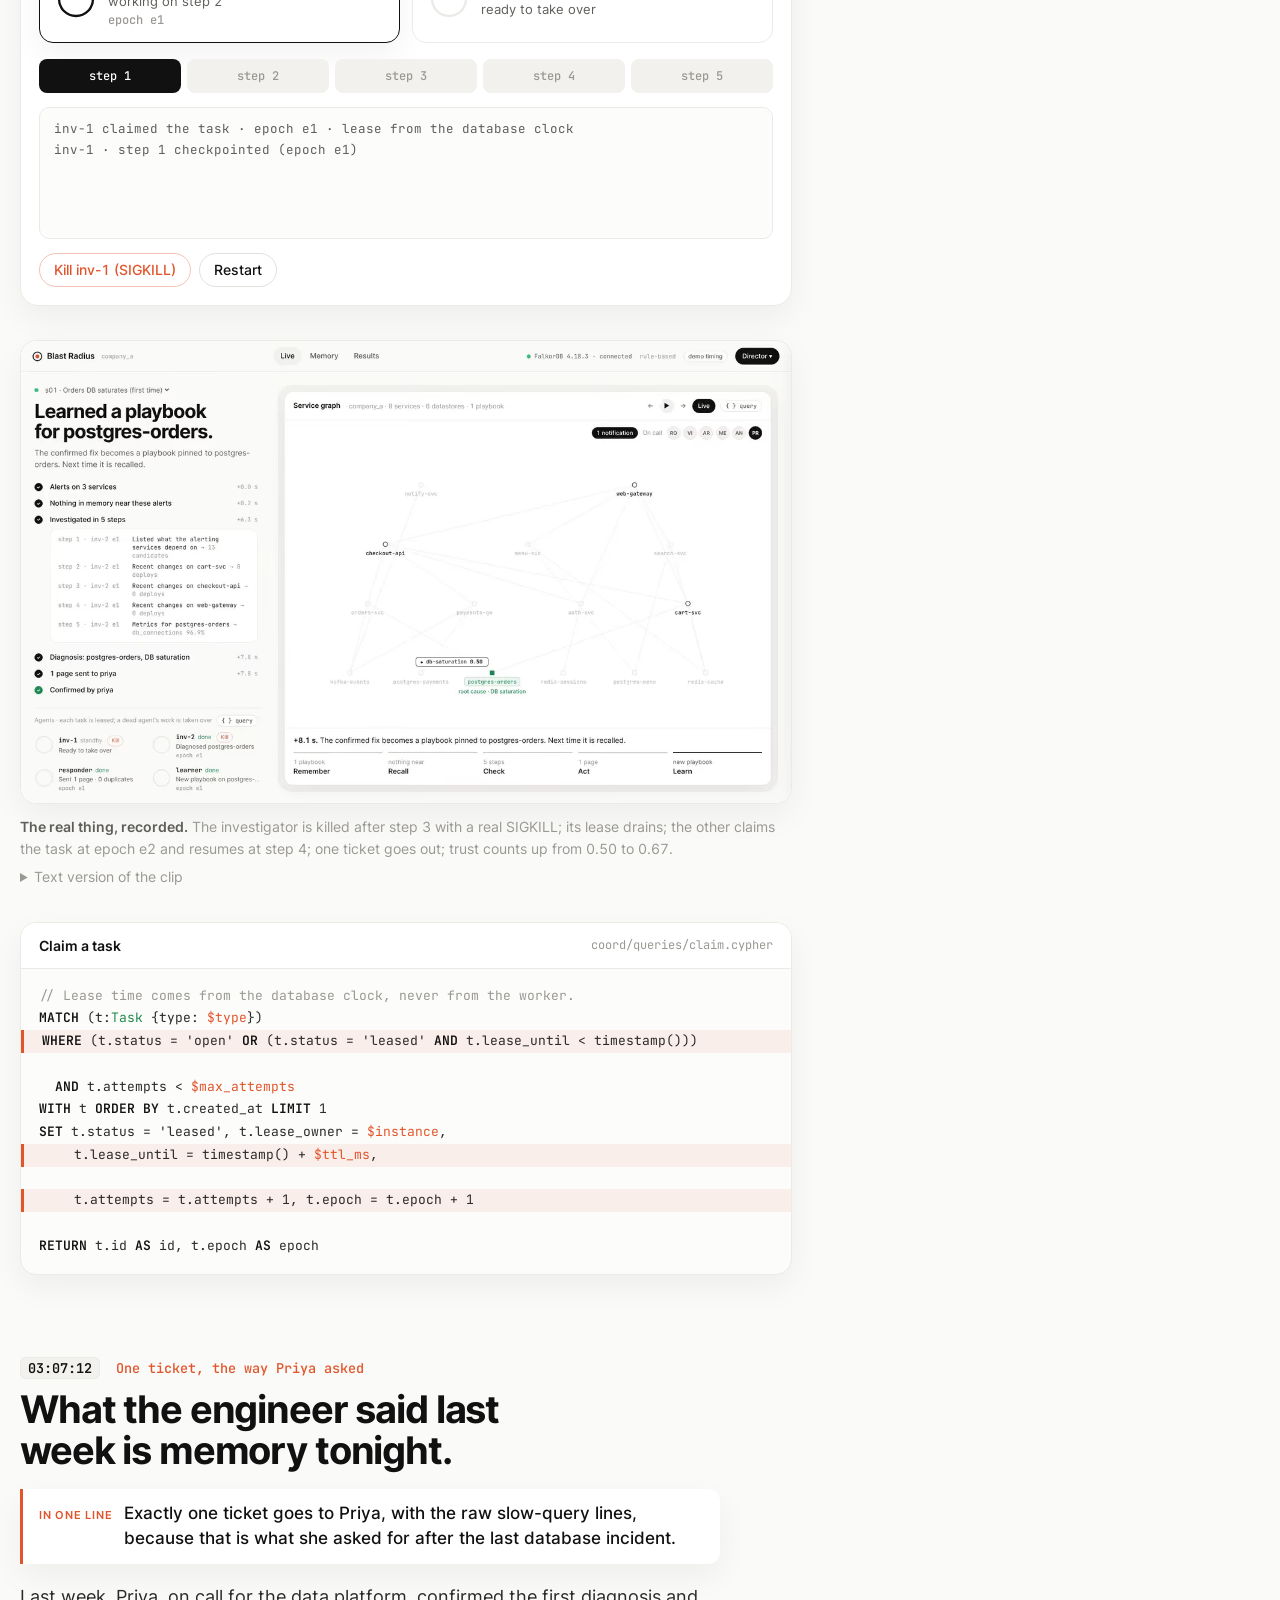
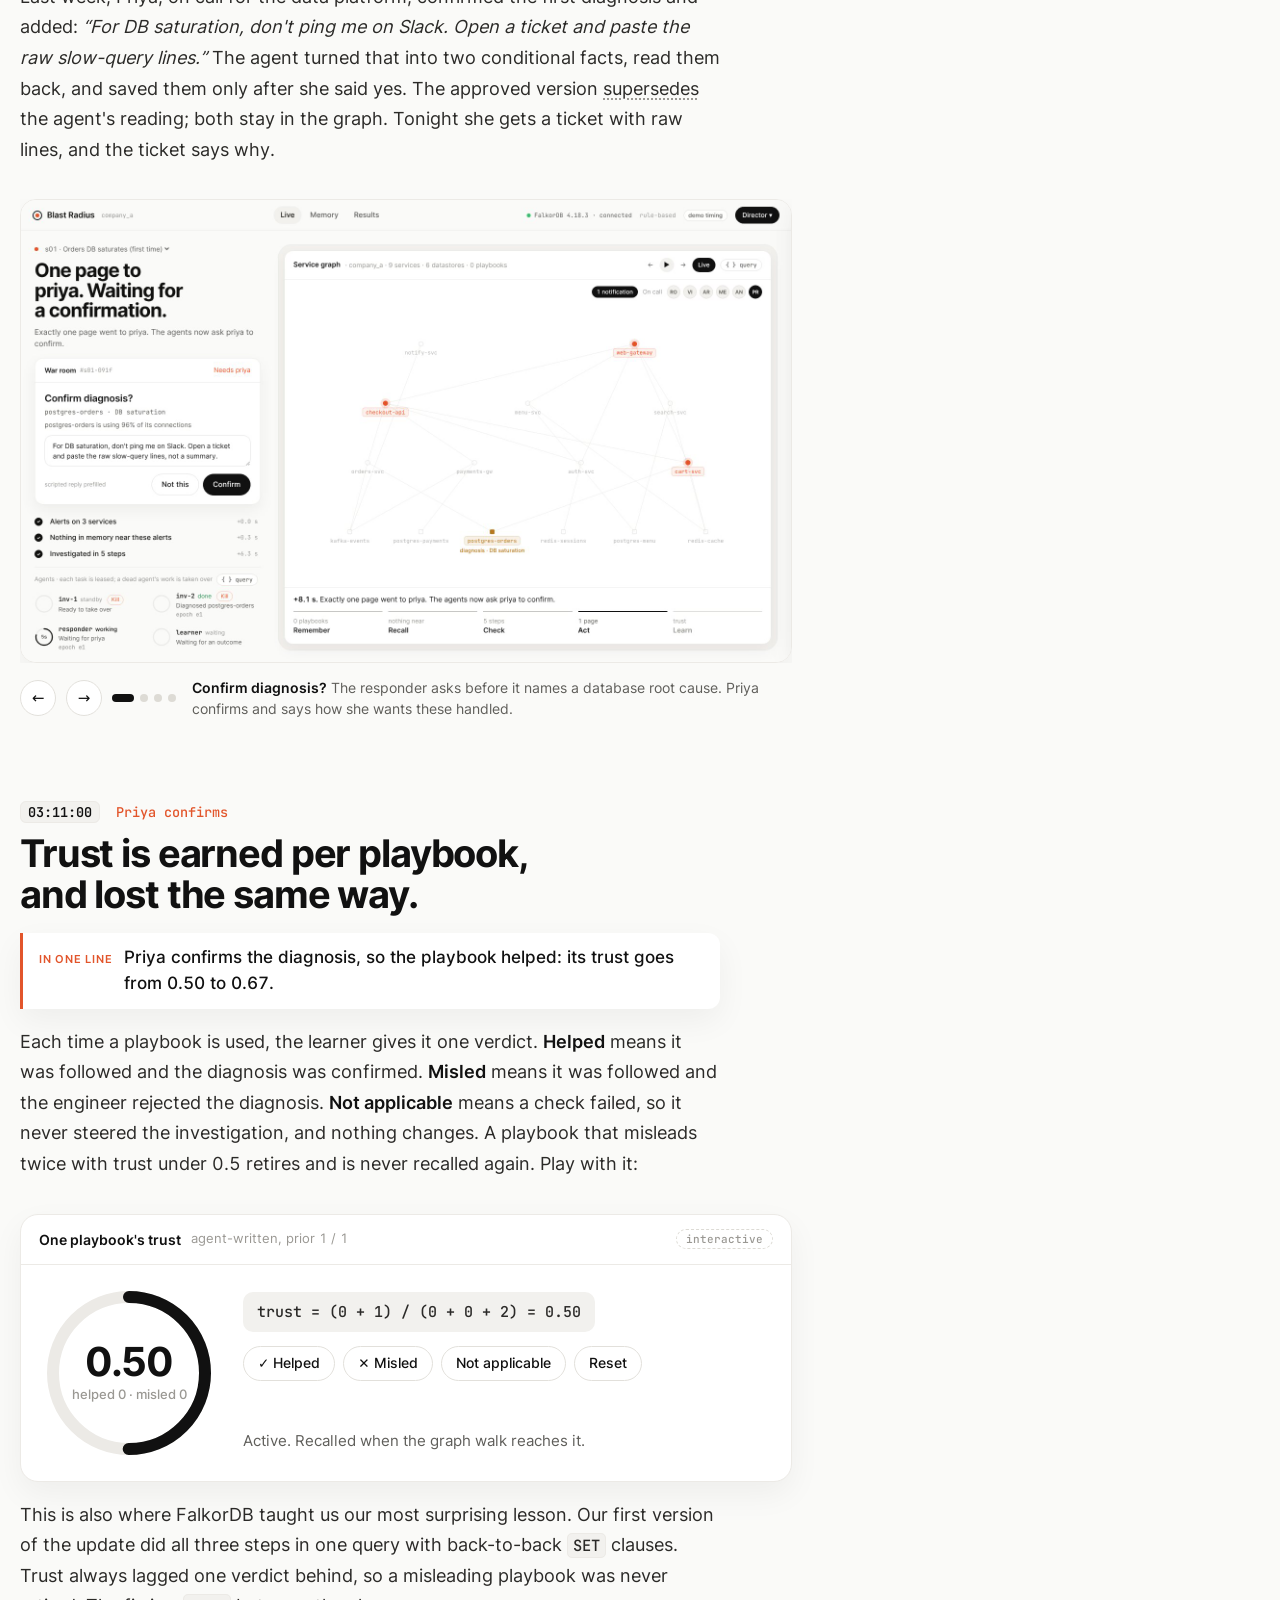
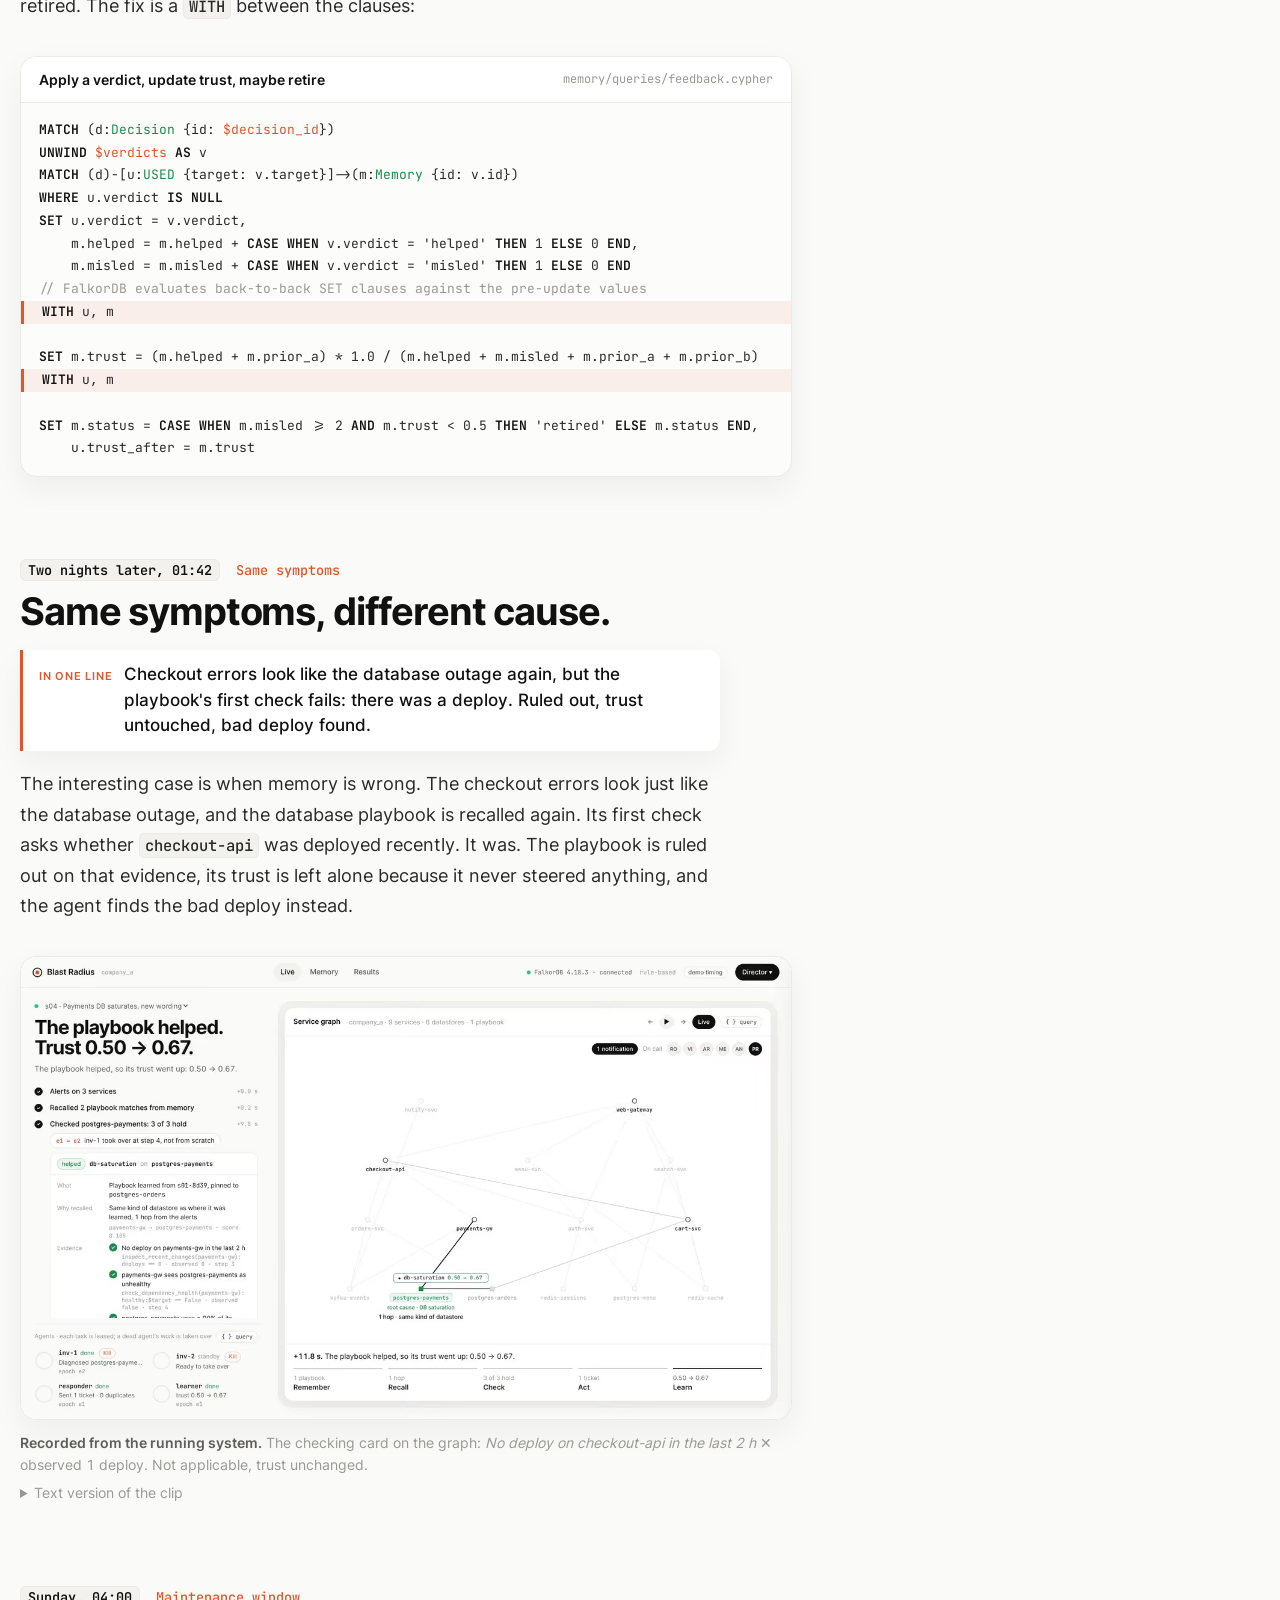
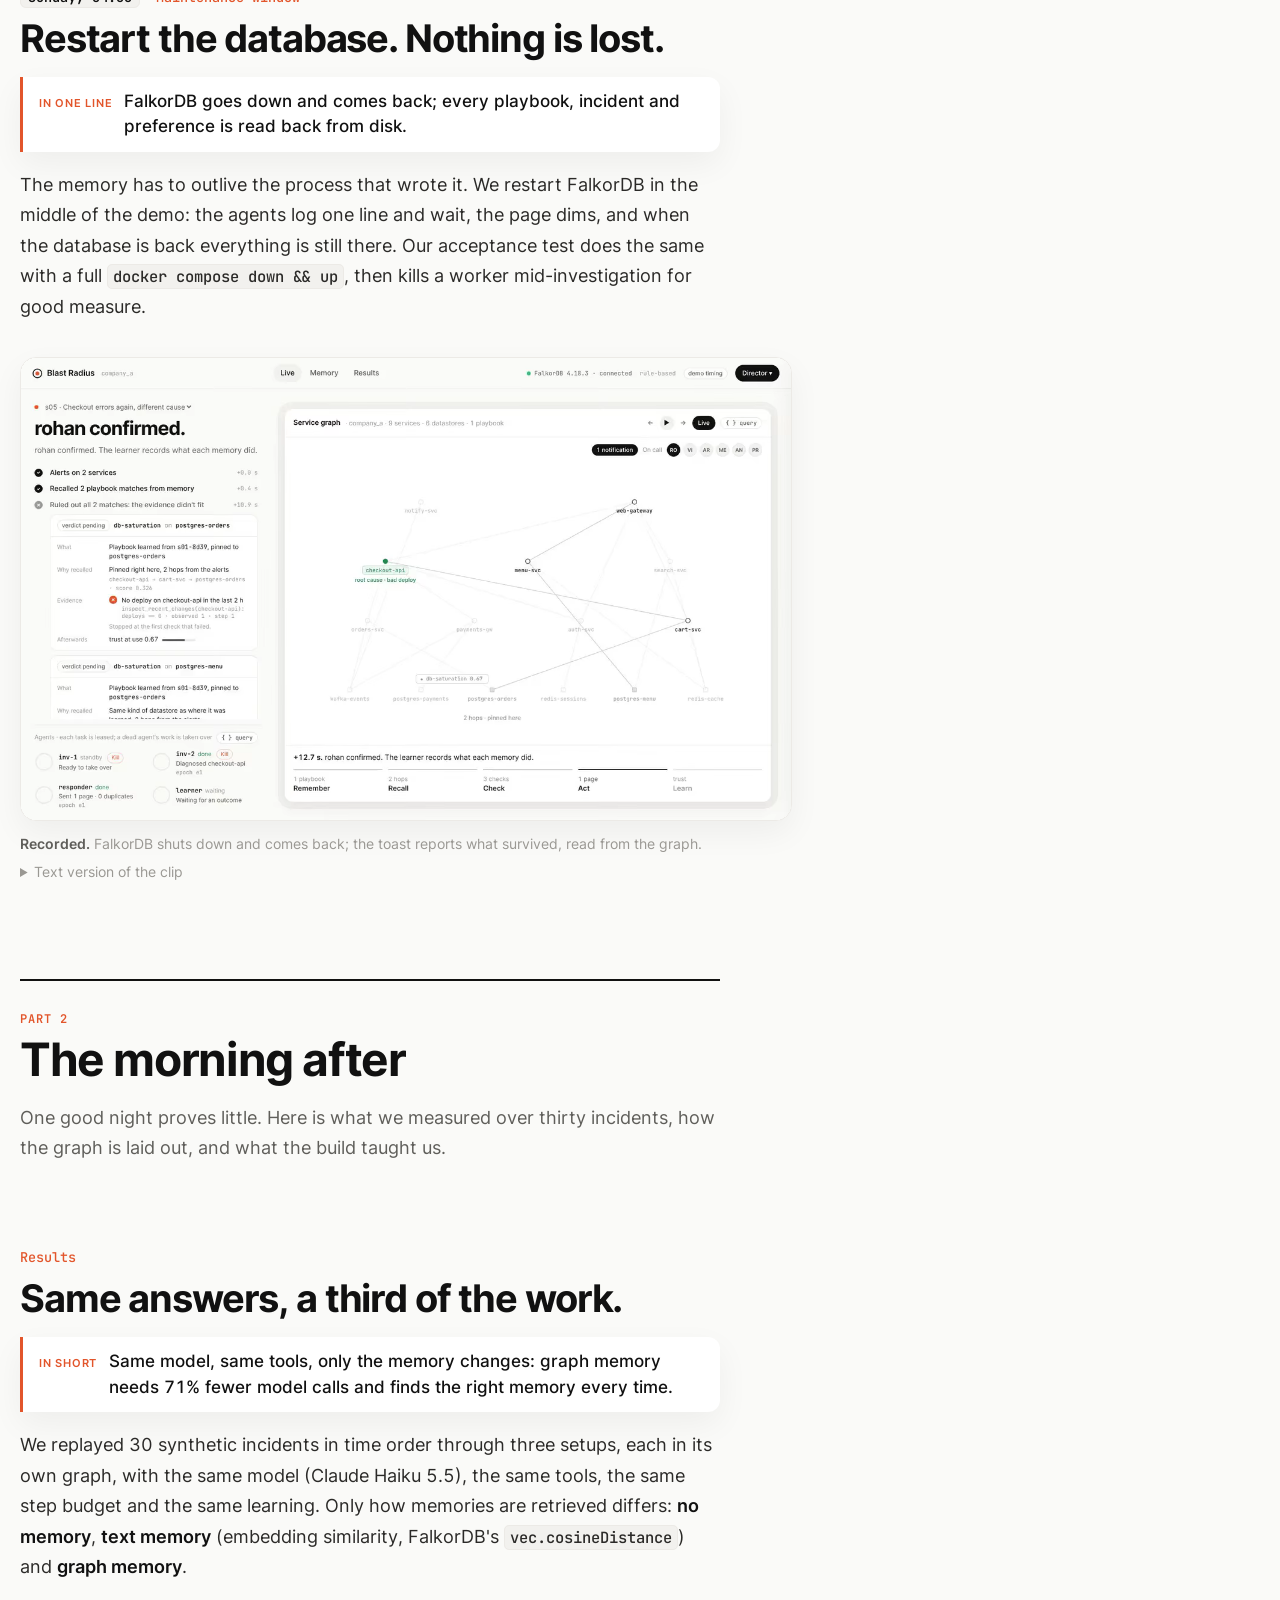
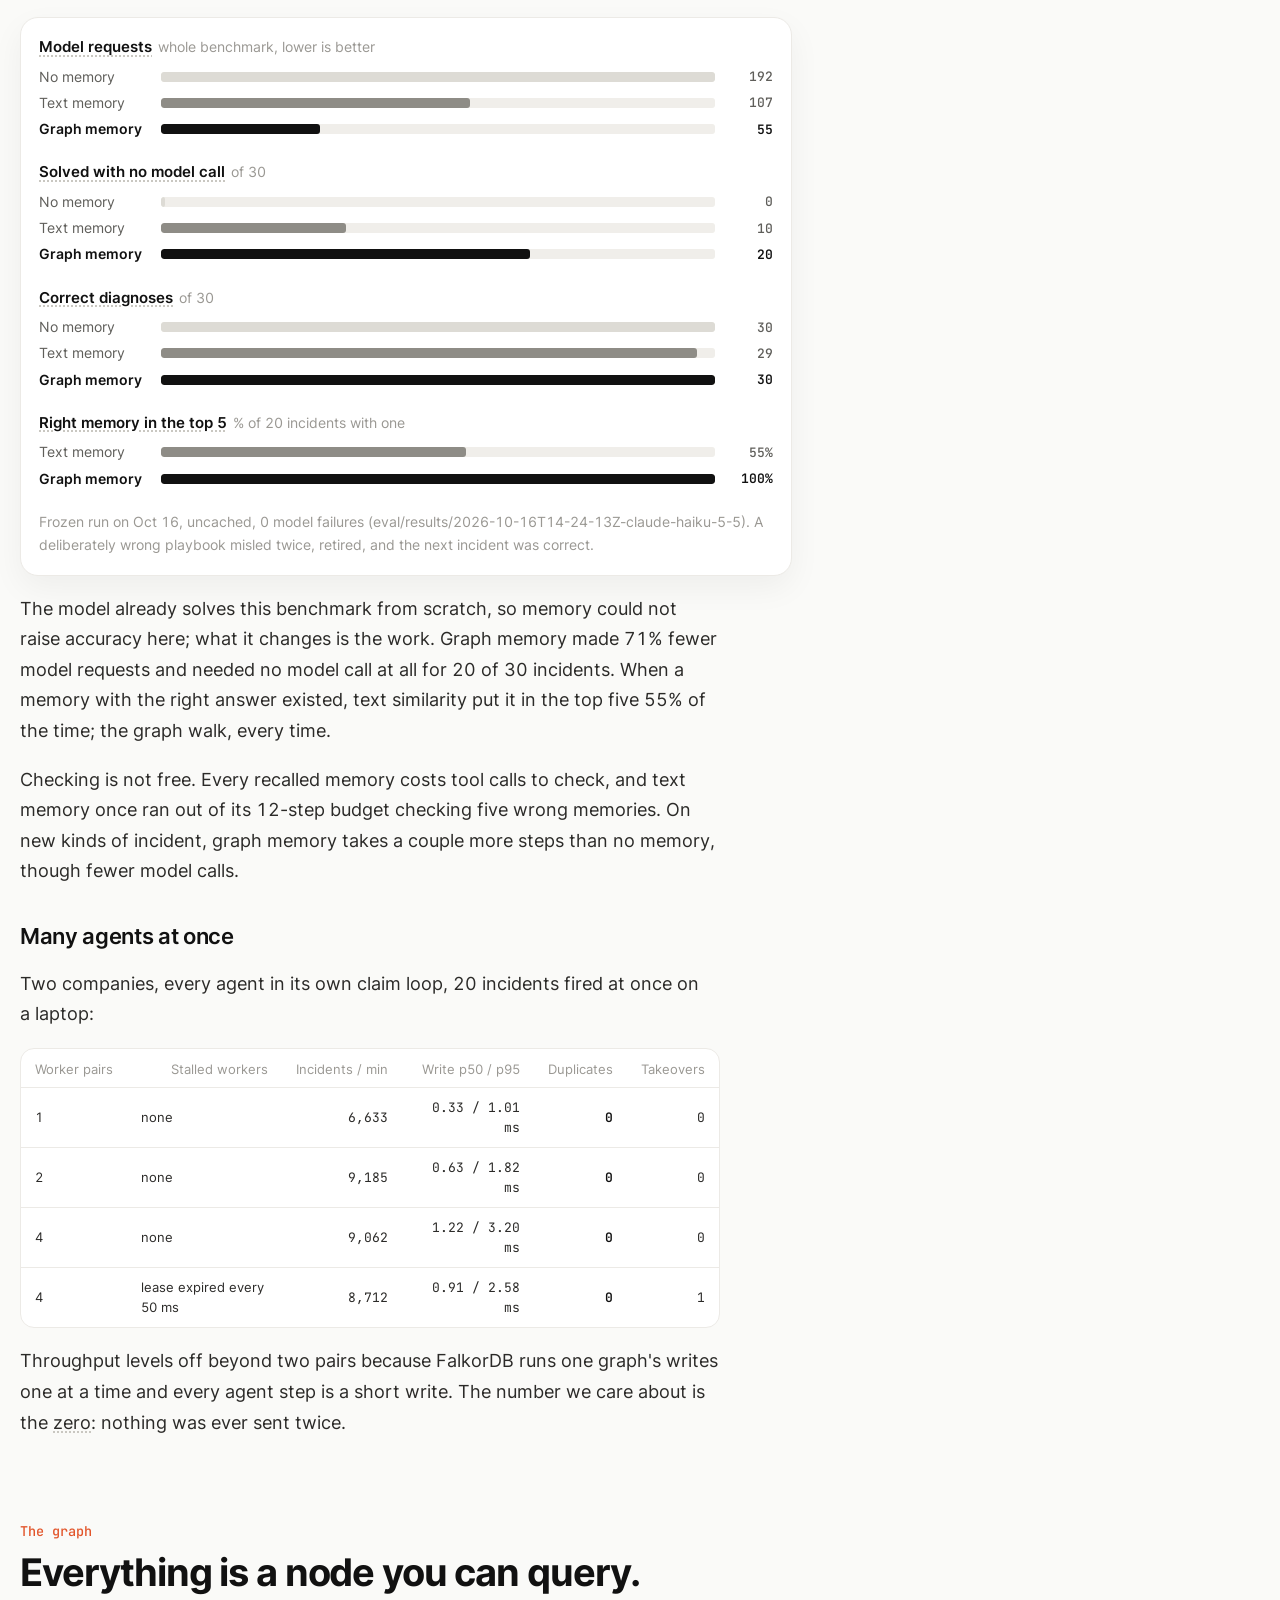
==== commit 1cc41b01: "Mobile polish: stage strip, graph card headers and code cards on phones; landing stages as a 2x2 car" ====
--- a/docs/blog/index.html
+++ b/docs/blog/index.html
@@ -174,6 +174,14 @@
 footer.end { max-width: var(--wide); margin: 100px auto 0; border-top: 1px solid var(--line); padding-block: 28px 60px; display: flex; gap: 16px; justify-content: space-between; color: var(--t3); font-size: 14px; flex-wrap: wrap; }
 @media (max-width: 1100px) { .layout { grid-template-columns: minmax(0, 1fr); } .rail { display: none; } }
 @media (min-width: 1101px) { .heroviz { display: none; } }
+@media (max-width: 600px) {
+  .demo .dh { flex-wrap: nowrap; padding: 12px 14px; } .demo .dh .tag-live { display: none; } .demo .dh b { white-space: nowrap; }
+  .demo .dh .m { white-space: nowrap; overflow: hidden; text-overflow: ellipsis; min-width: 0; }
+  .heroviz .foot { padding: 12px 14px 14px; } .heroviz .capt { font-size: 14.5px; }
+  .codecard .ch2 { flex-wrap: wrap; row-gap: 2px; padding: 12px 14px; } .codecard .ch2 b { flex: 1 1 100%; } .codecard .ch2 span { margin-left: 0; }
+  .codecard pre { font-size: 12px; padding: 14px; }
+  .demo .db { padding: 14px; }
+}
 @media (max-width: 700px) {
   h1 { font-size: 40px; } h2 { font-size: 30px; } .dek { font-size: 18px; } p, li { font-size: 17px; }
   .tldr, .vs, .lease .workers { grid-template-columns: minmax(0, 1fr); } .meter { grid-template-columns: minmax(0, 1fr); justify-items: start; }
--- a/docs/blog/assets/v2.css
+++ b/docs/blog/assets/v2.css
@@ -146,6 +146,10 @@
 .stage .n { font-size: 14.5px; font-weight: 600; color: var(--t3); transition: color .4s; }
 .stage.done { border-color: var(--t4); } .stage.done .n { color: var(--ink2); }
 .stage.on { border-color: var(--ink); } .stage.on .n { color: var(--ink); } .stage.on .v { color: var(--t2); }
+@media (max-width: 600px) {   /* phones: one short label per stage */
+  .stages { gap: 6px; } .stage .v { display: none; }
+  .stage .n { font-size: 11.5px; letter-spacing: -.01em; white-space: nowrap; overflow: hidden; text-overflow: ellipsis; }
+}
 
 /* war-room card */
 .war { background: var(--paper); border: 1px solid var(--line); border-radius: 18px; box-shadow: var(--shadow); overflow: hidden; }
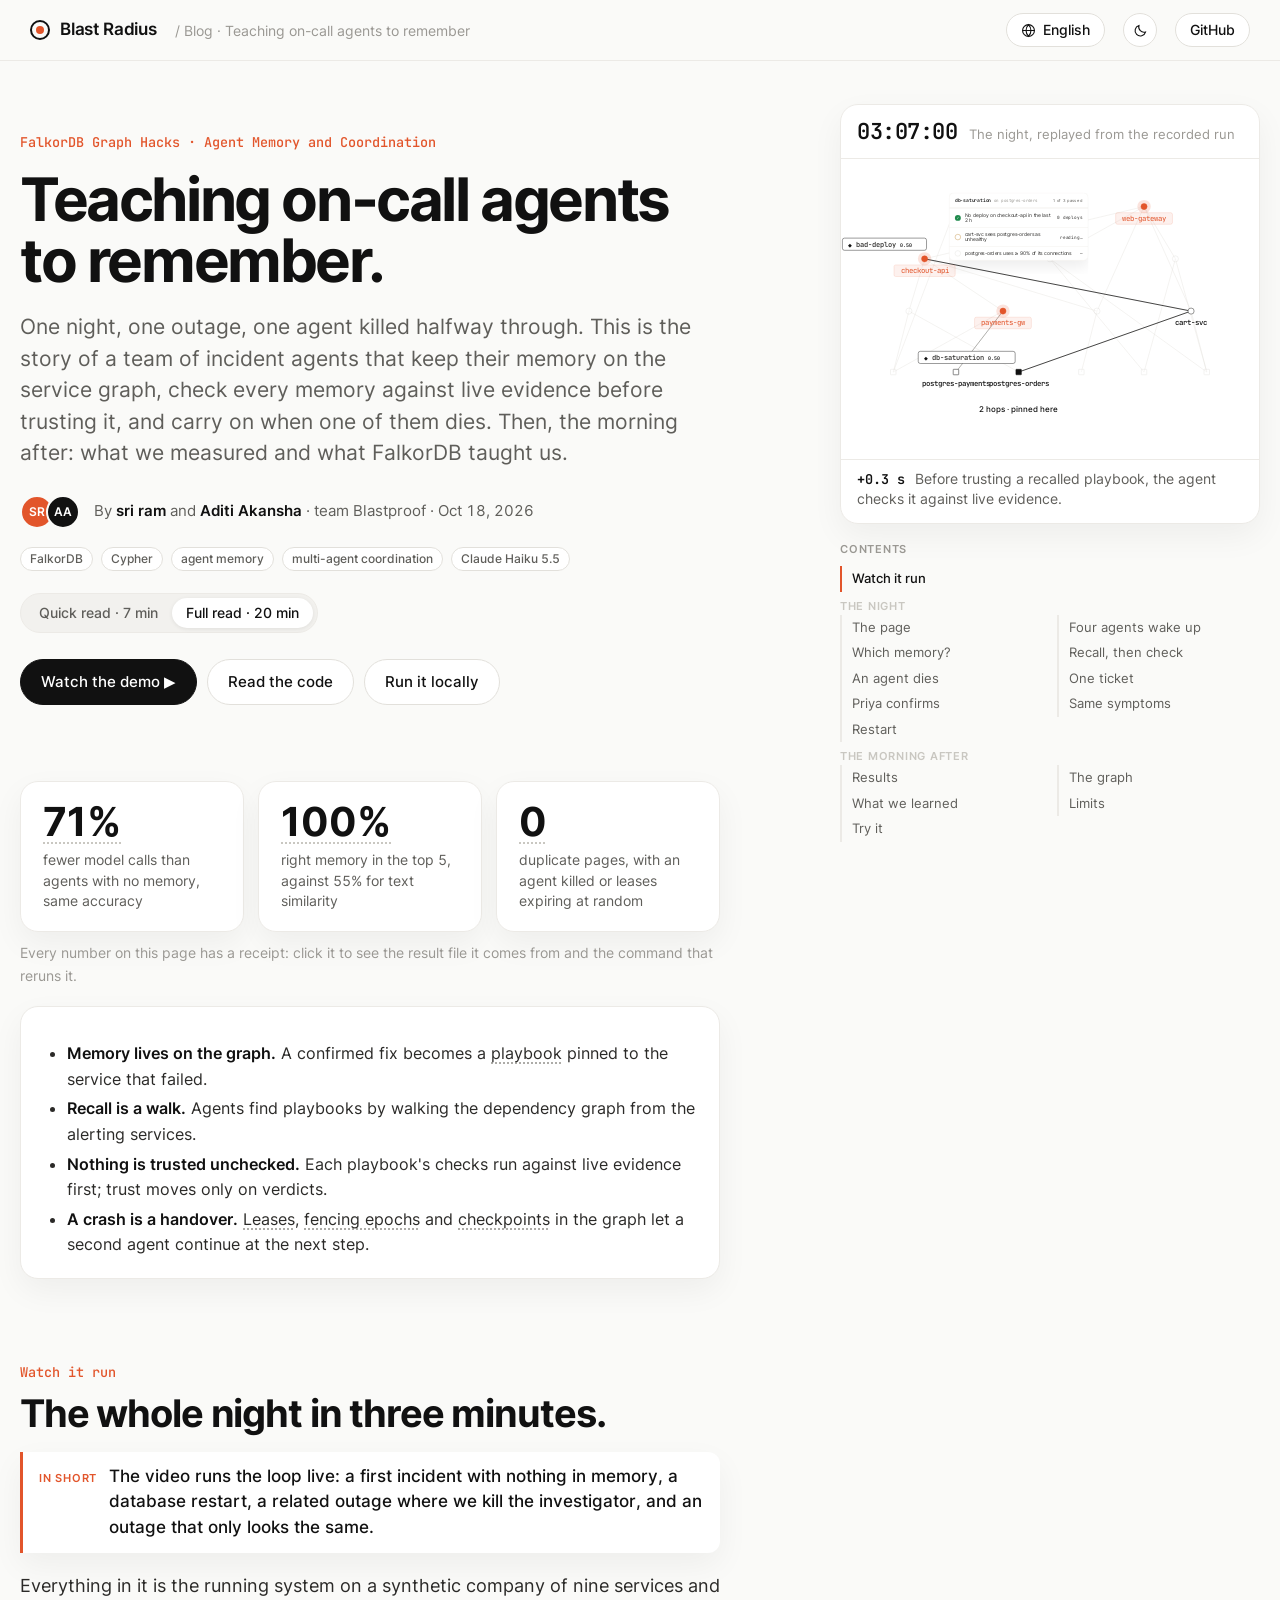
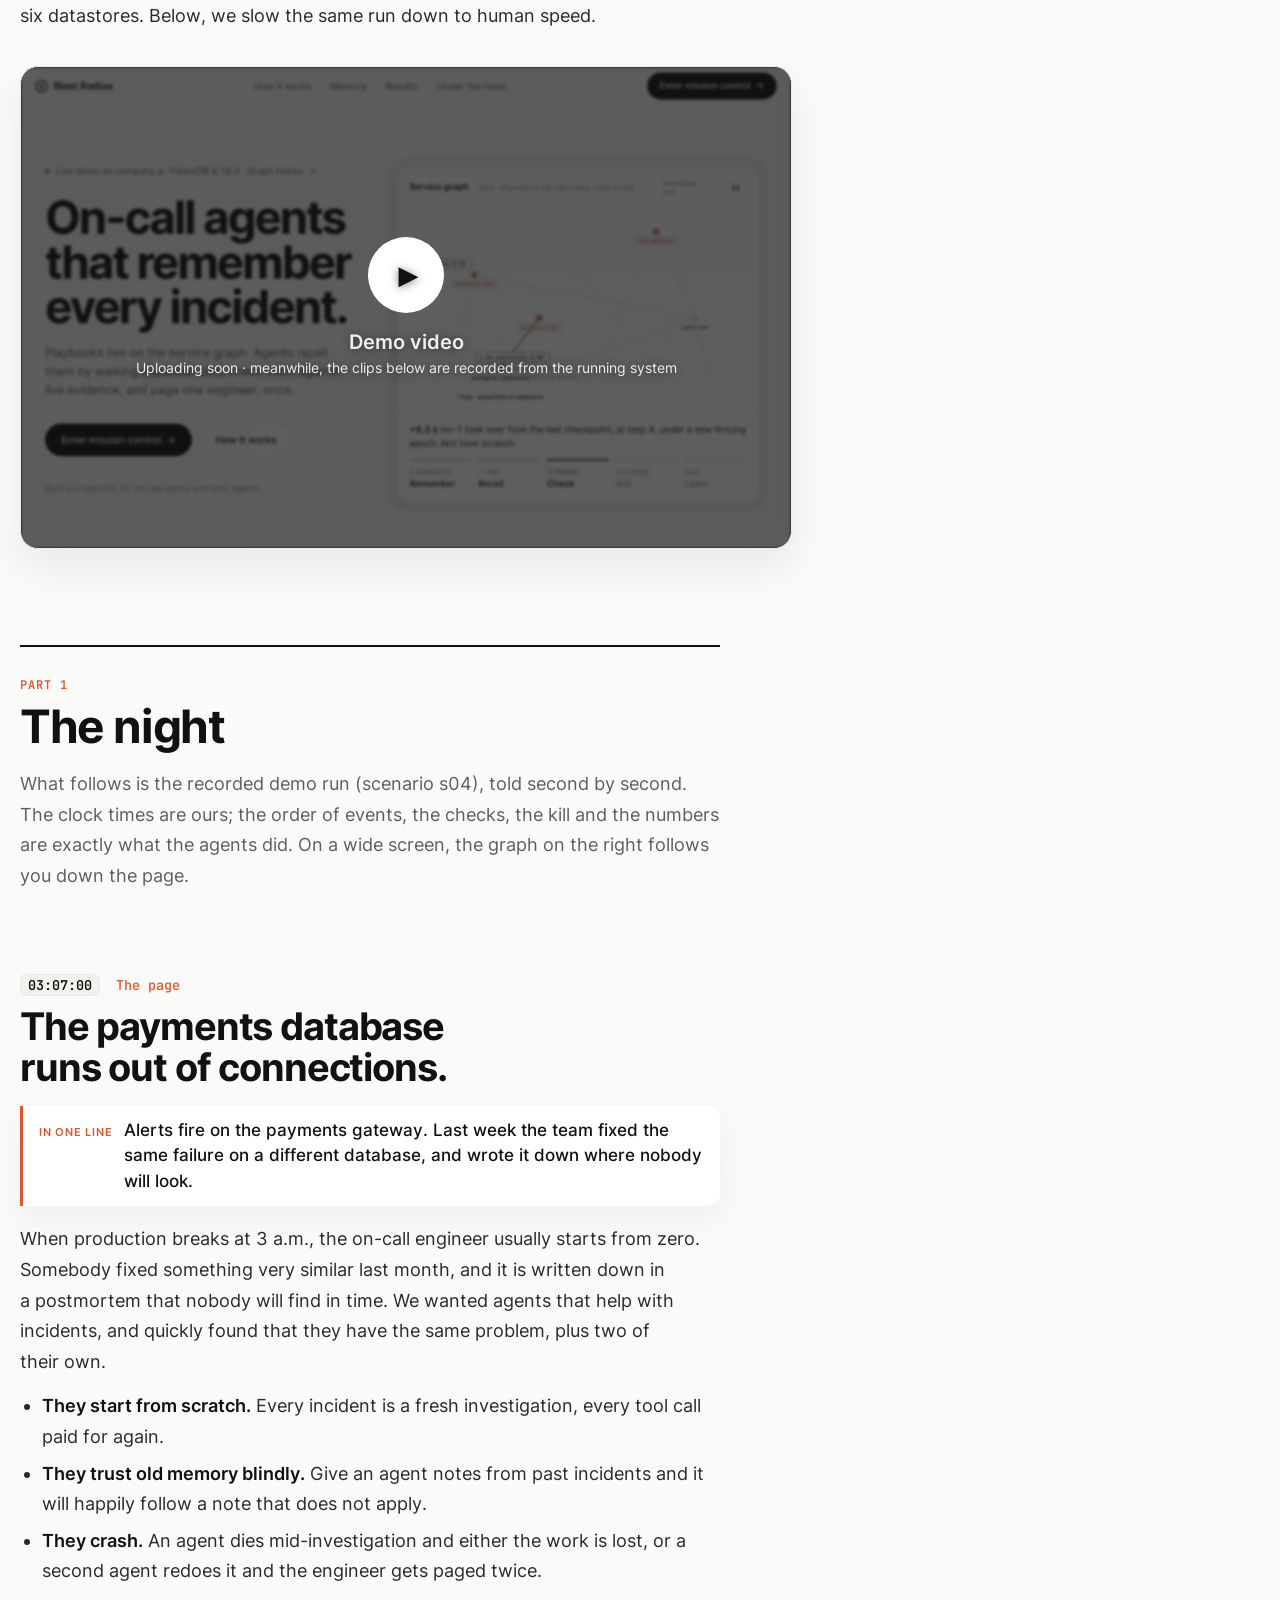
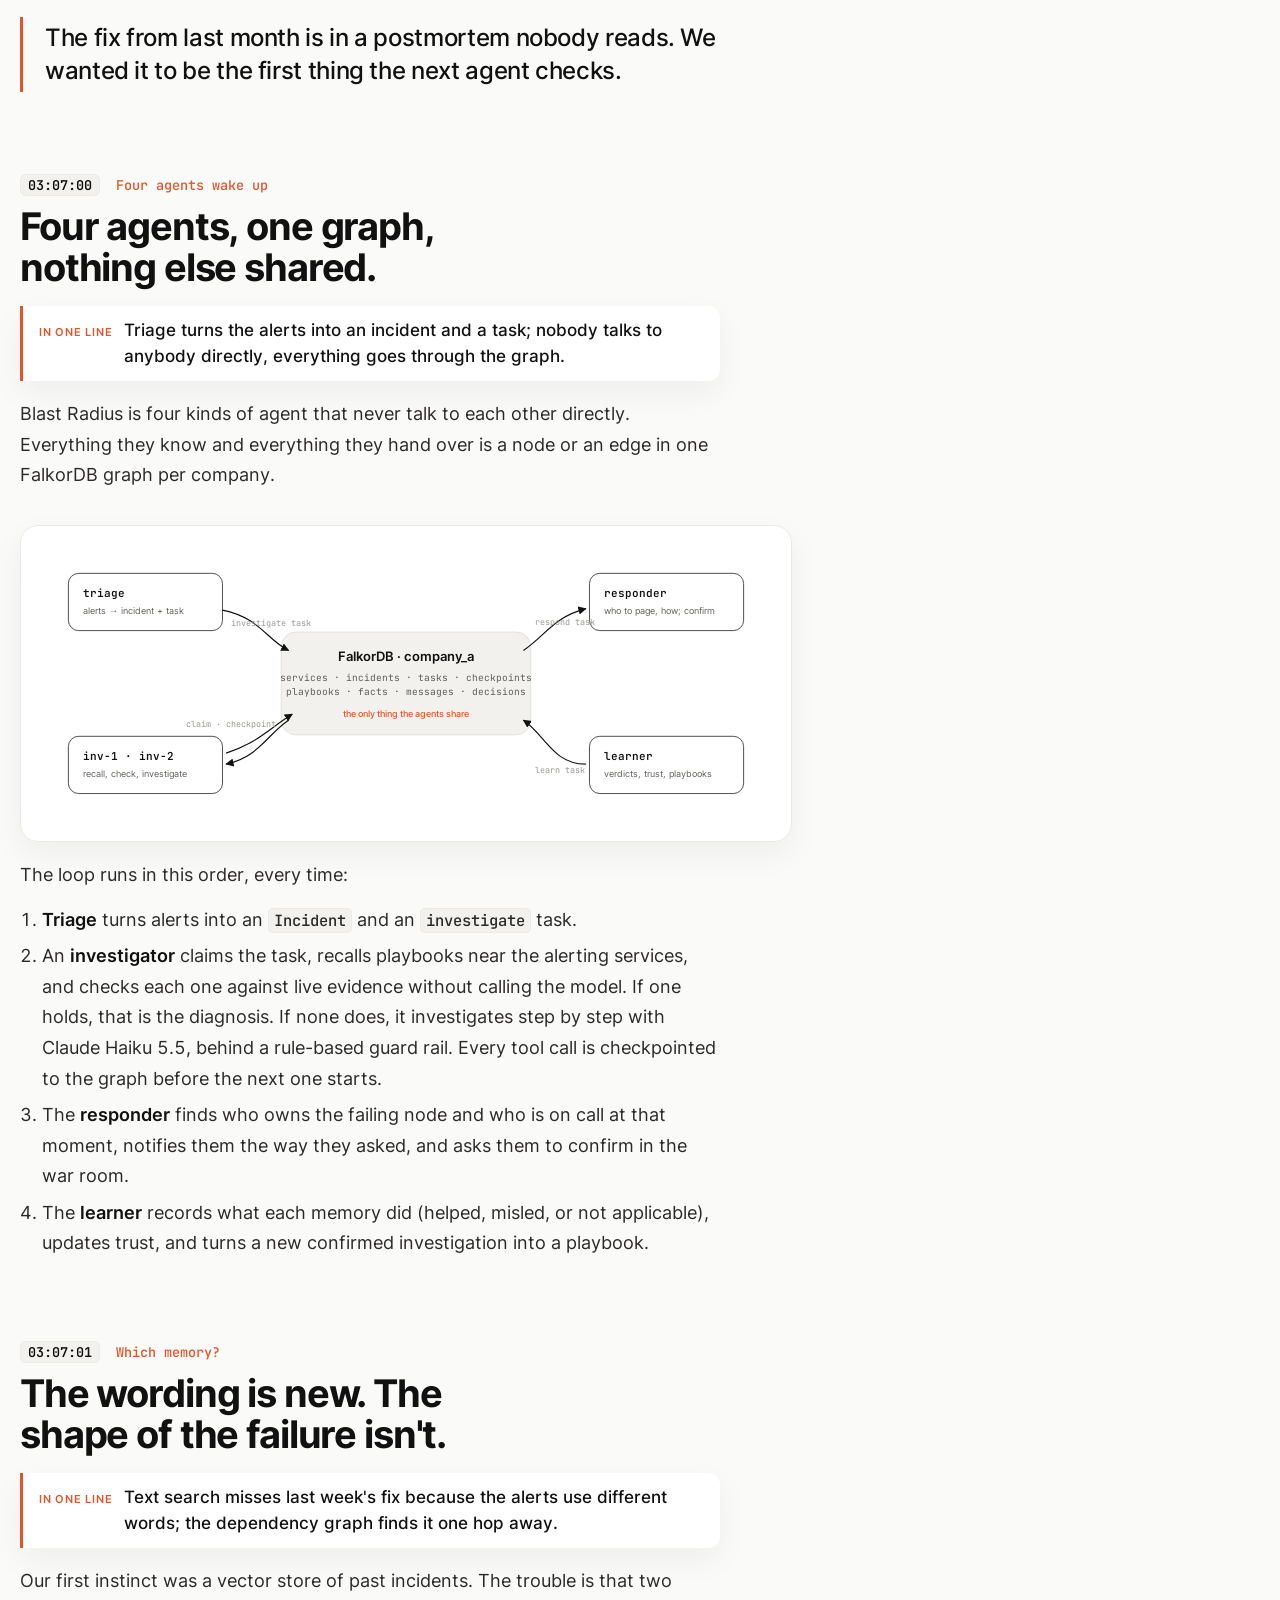
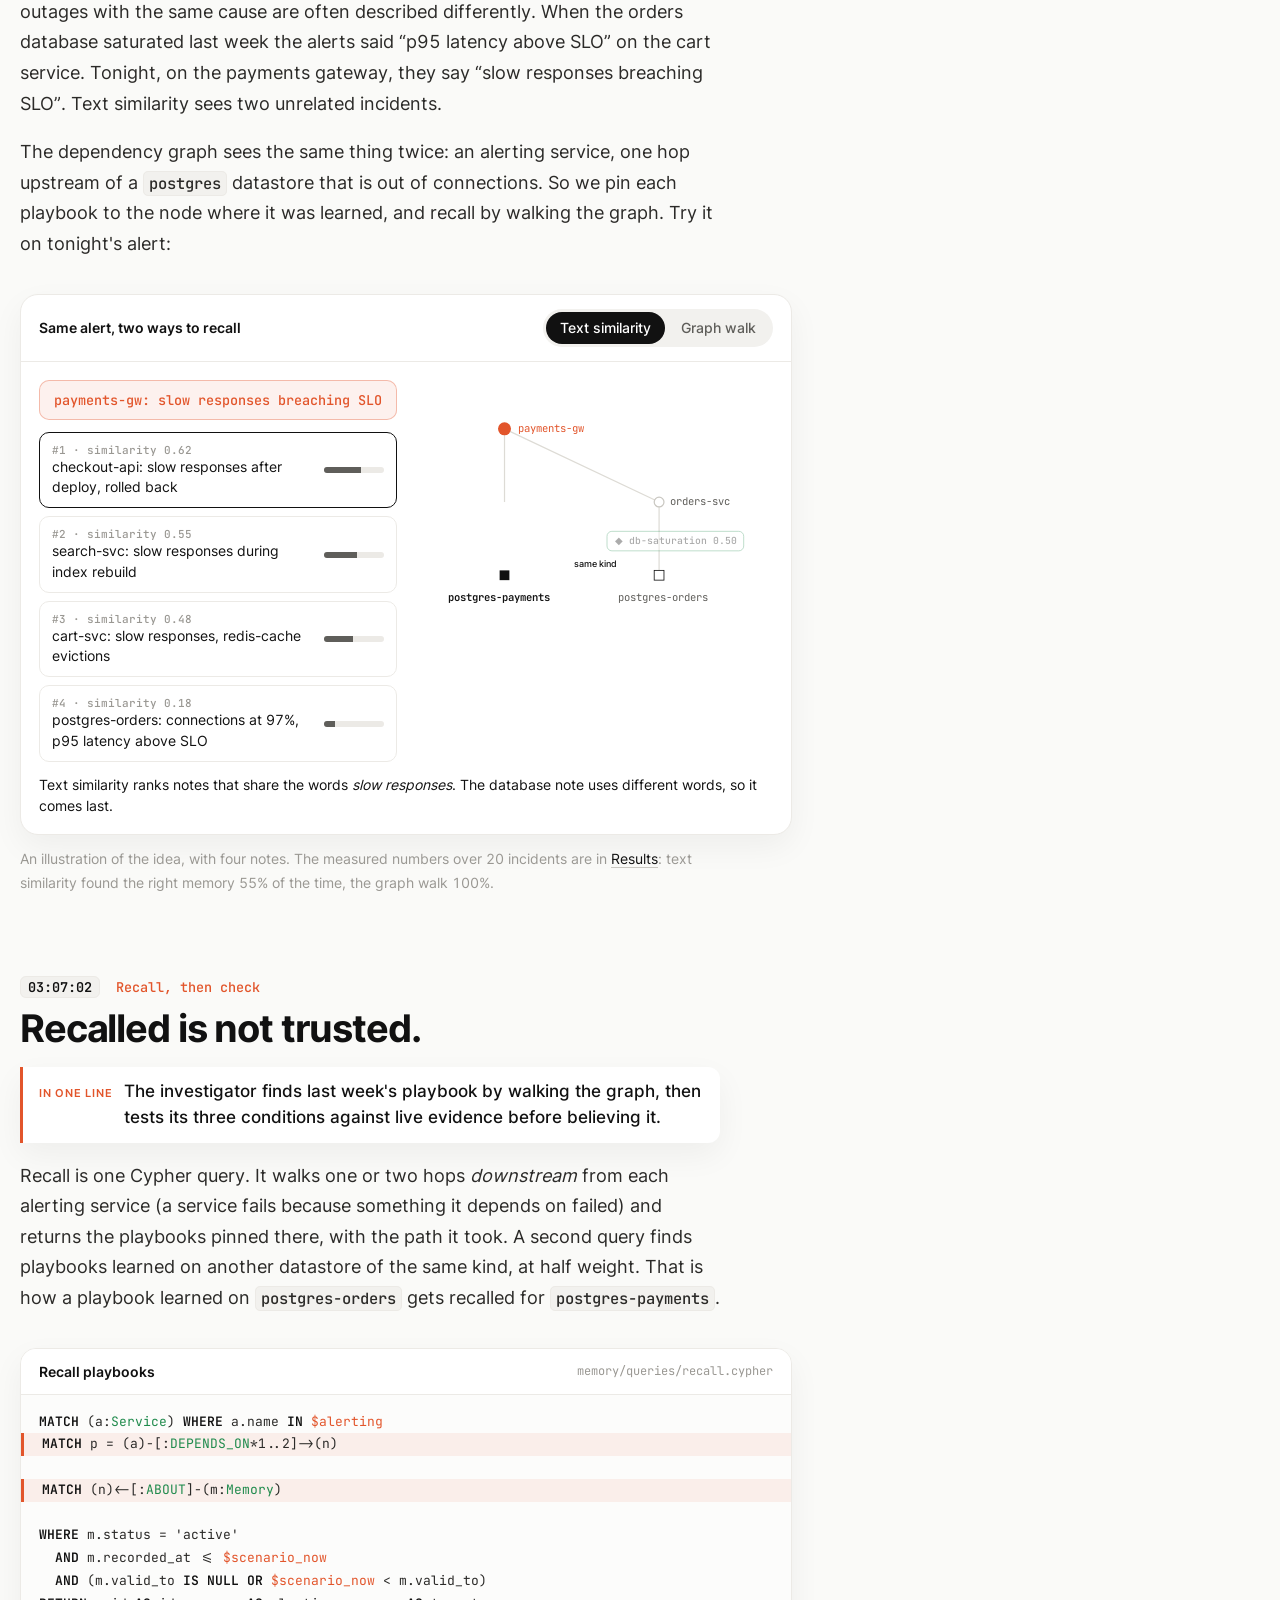
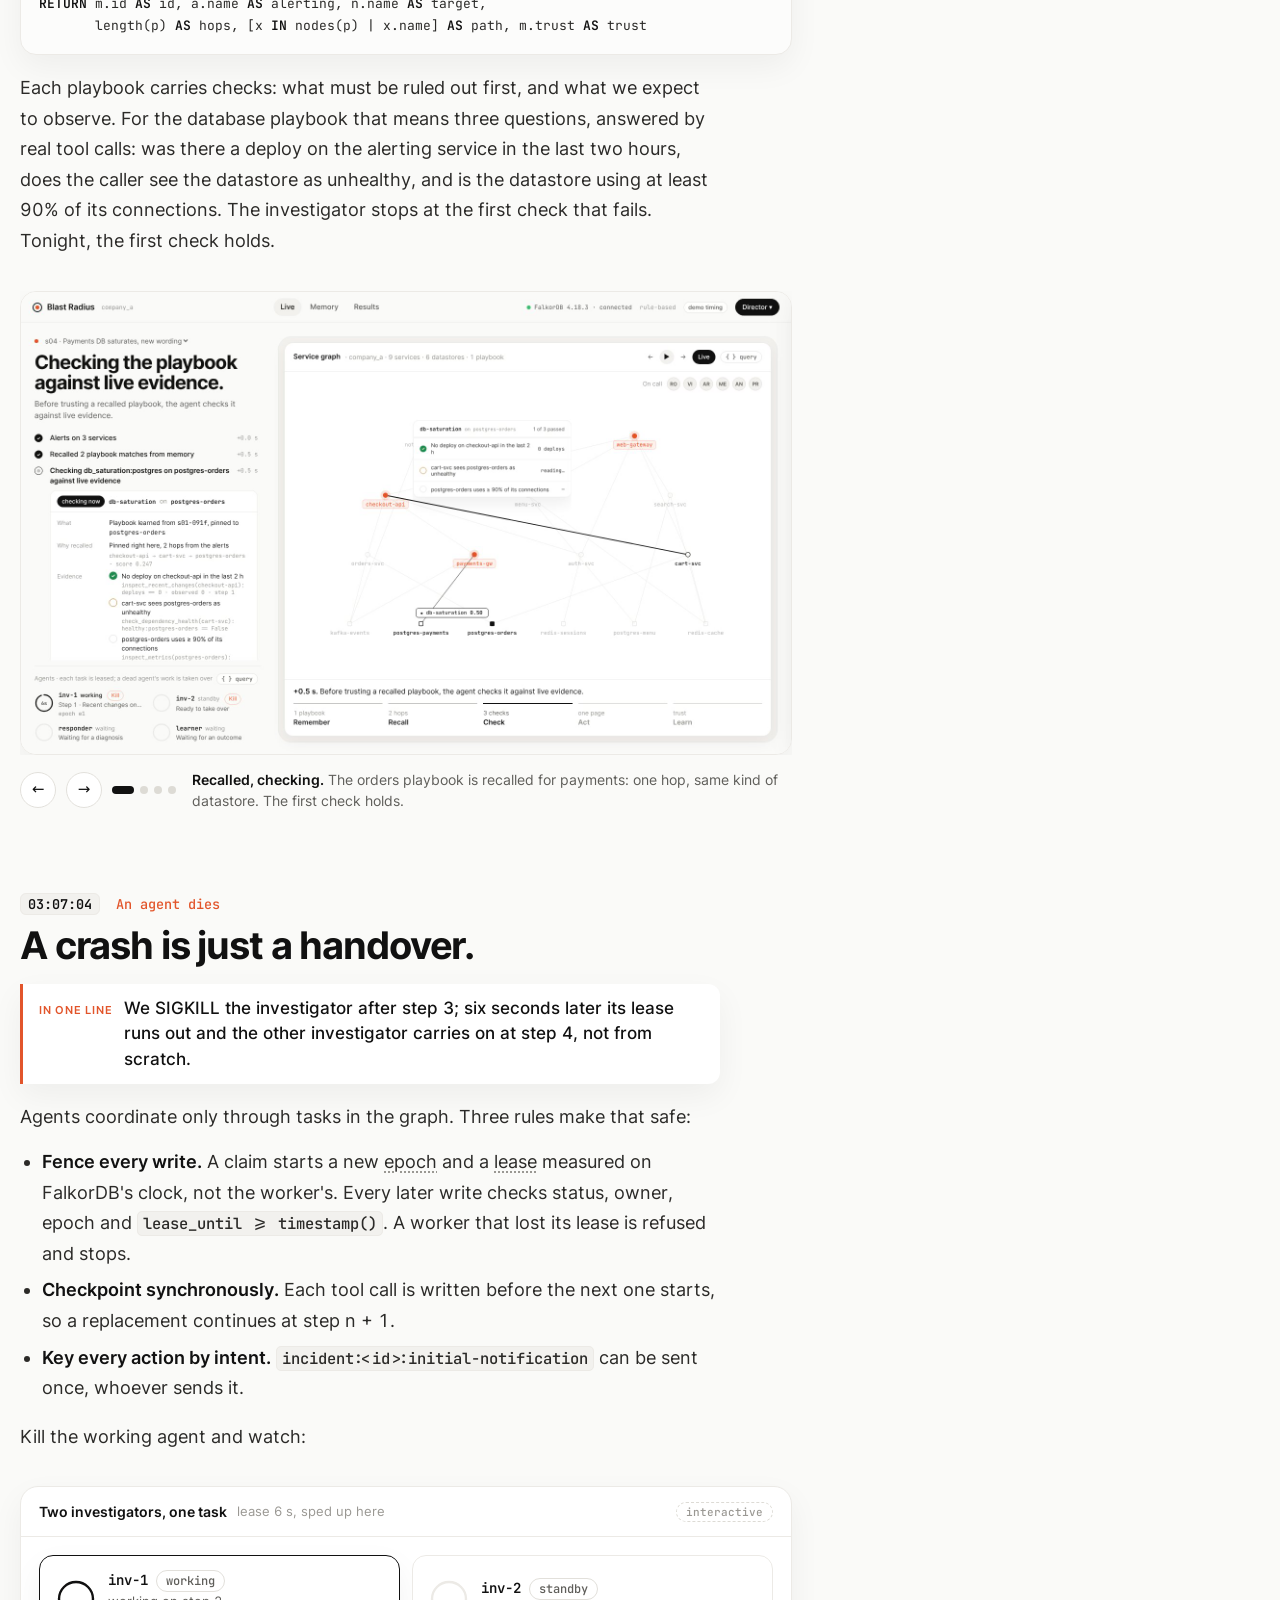
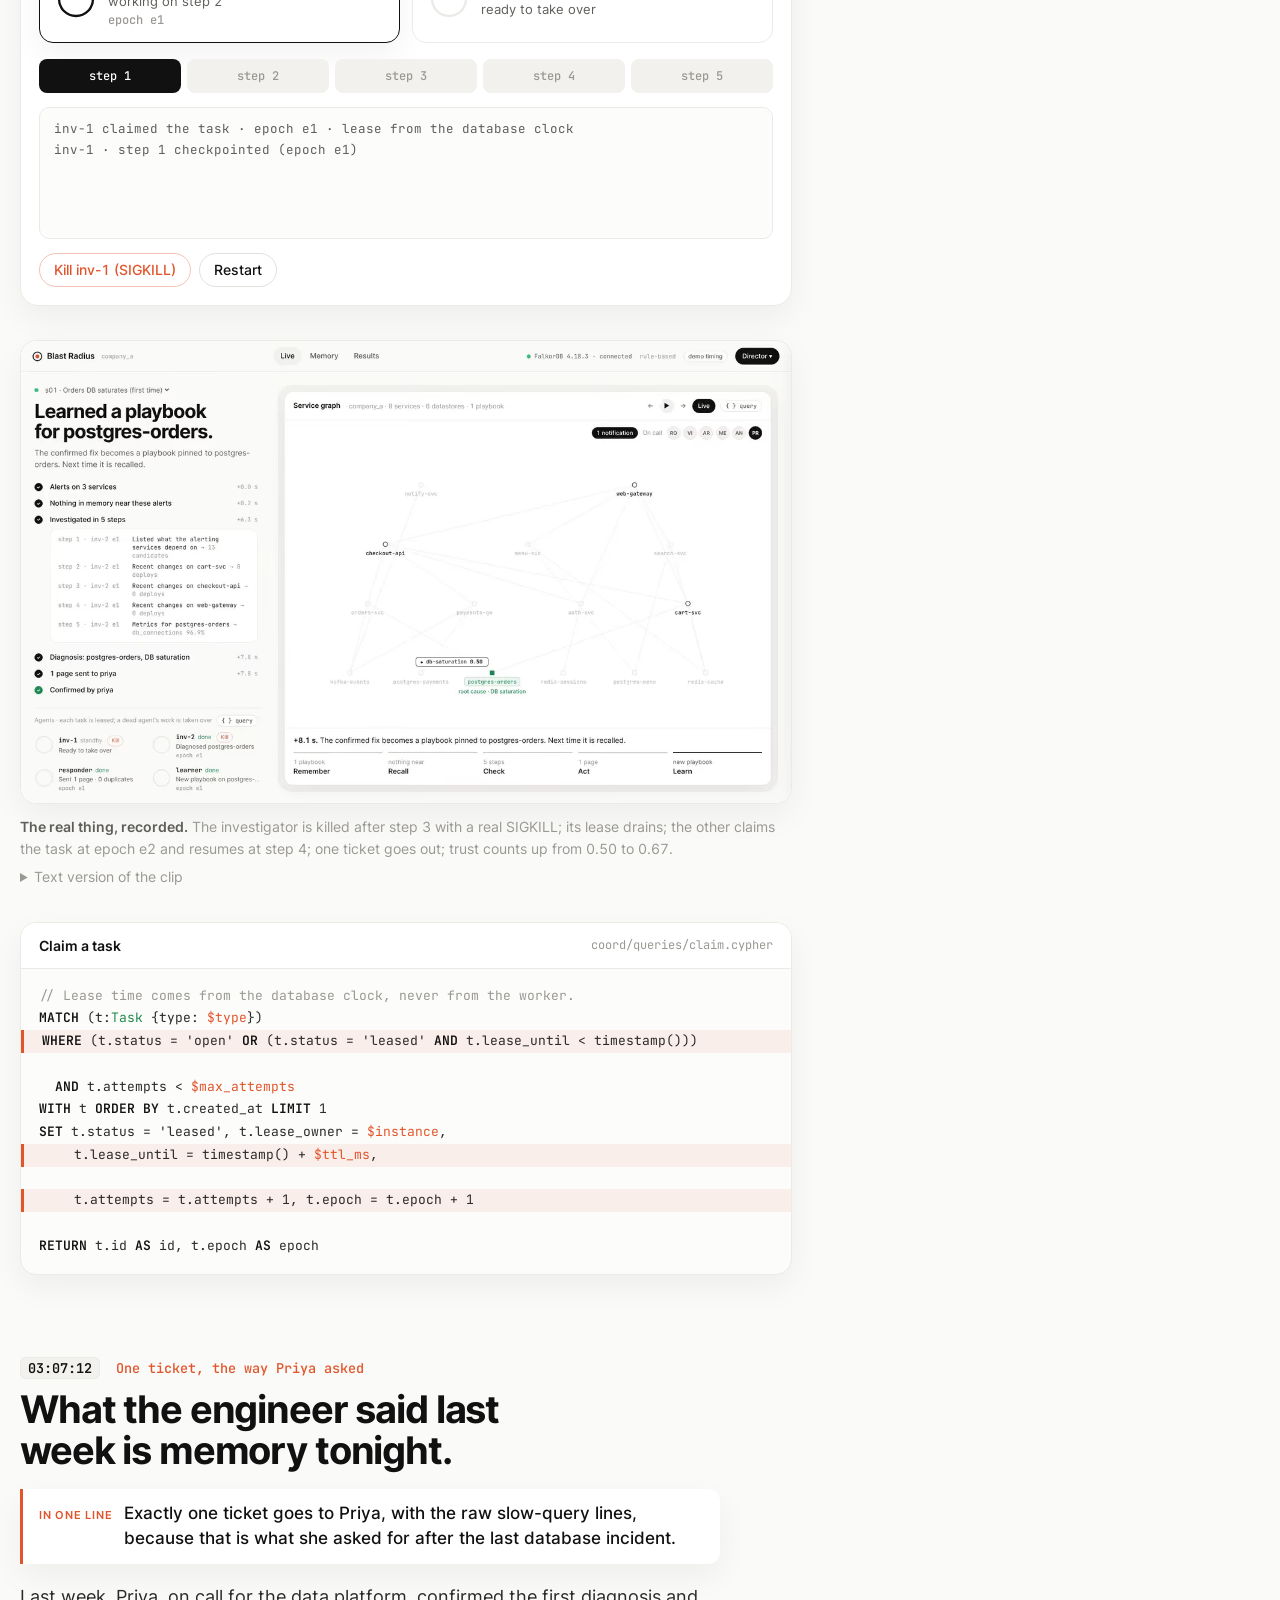
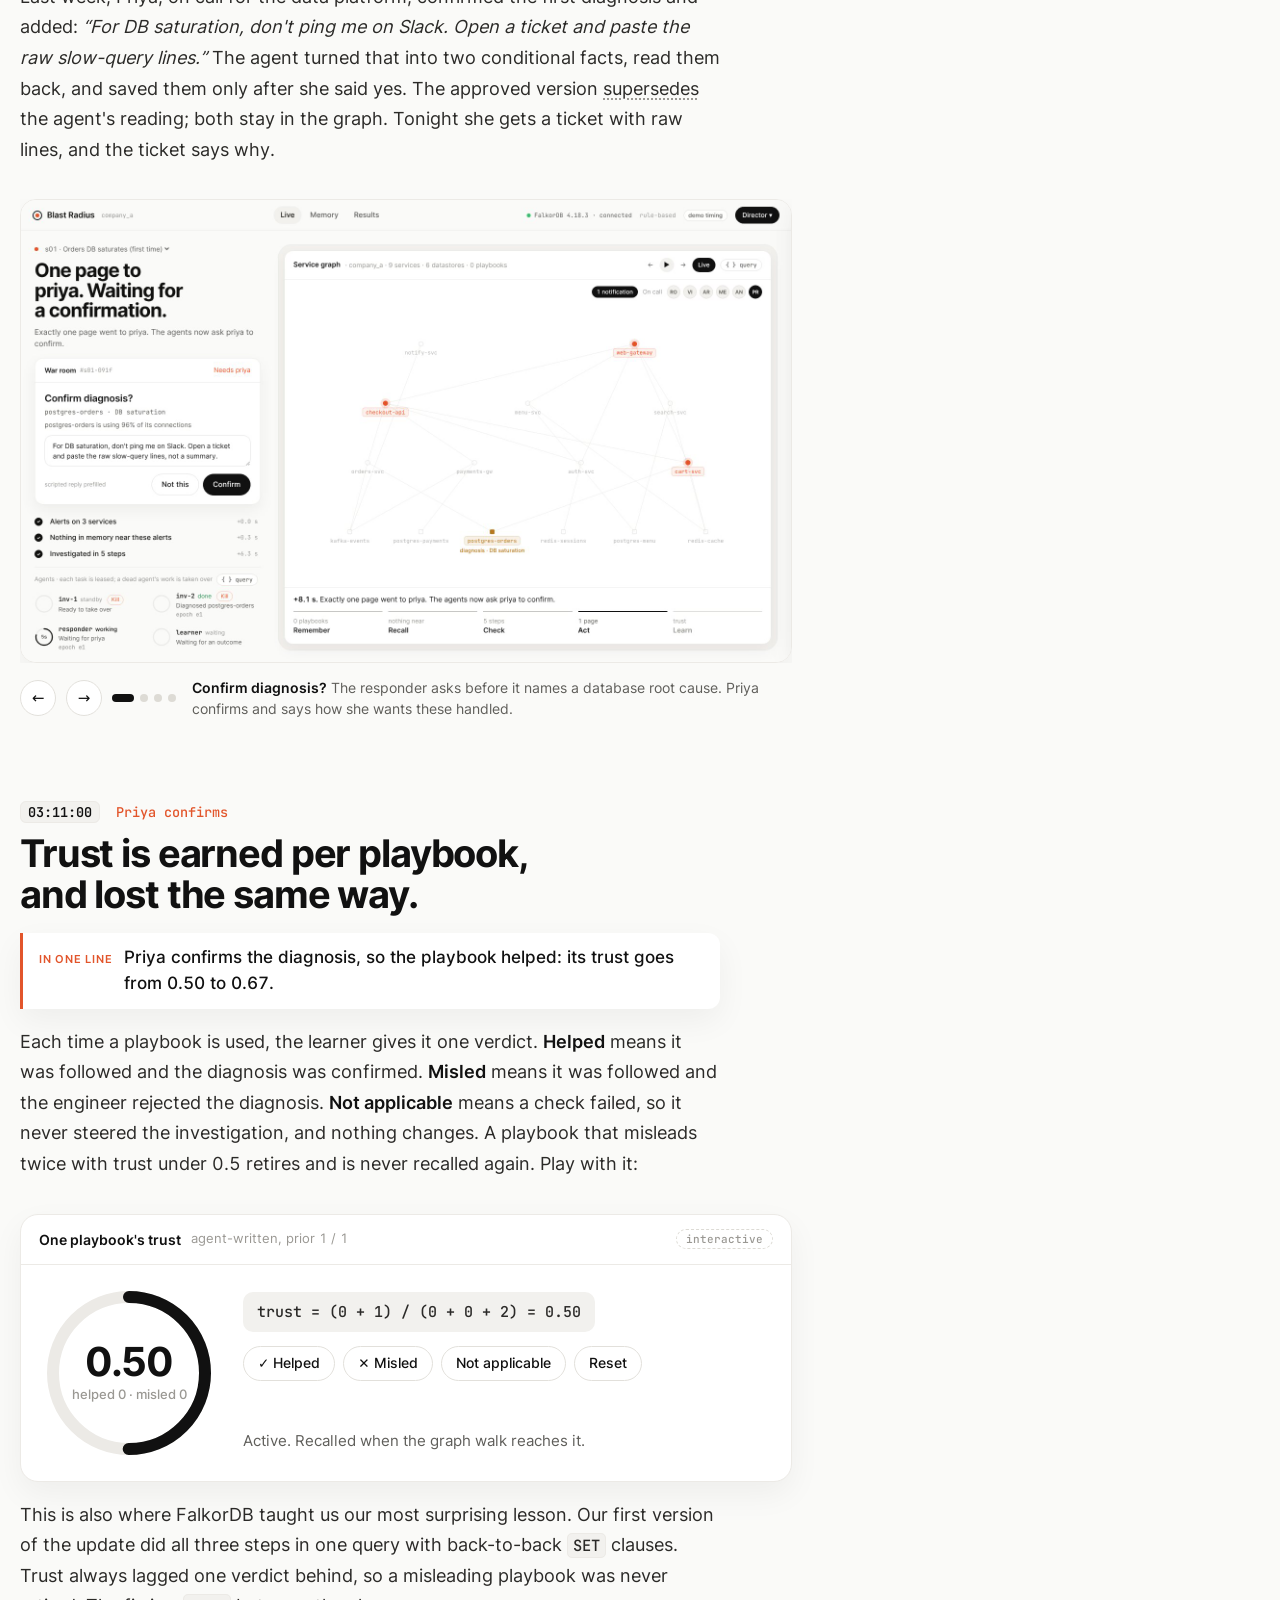
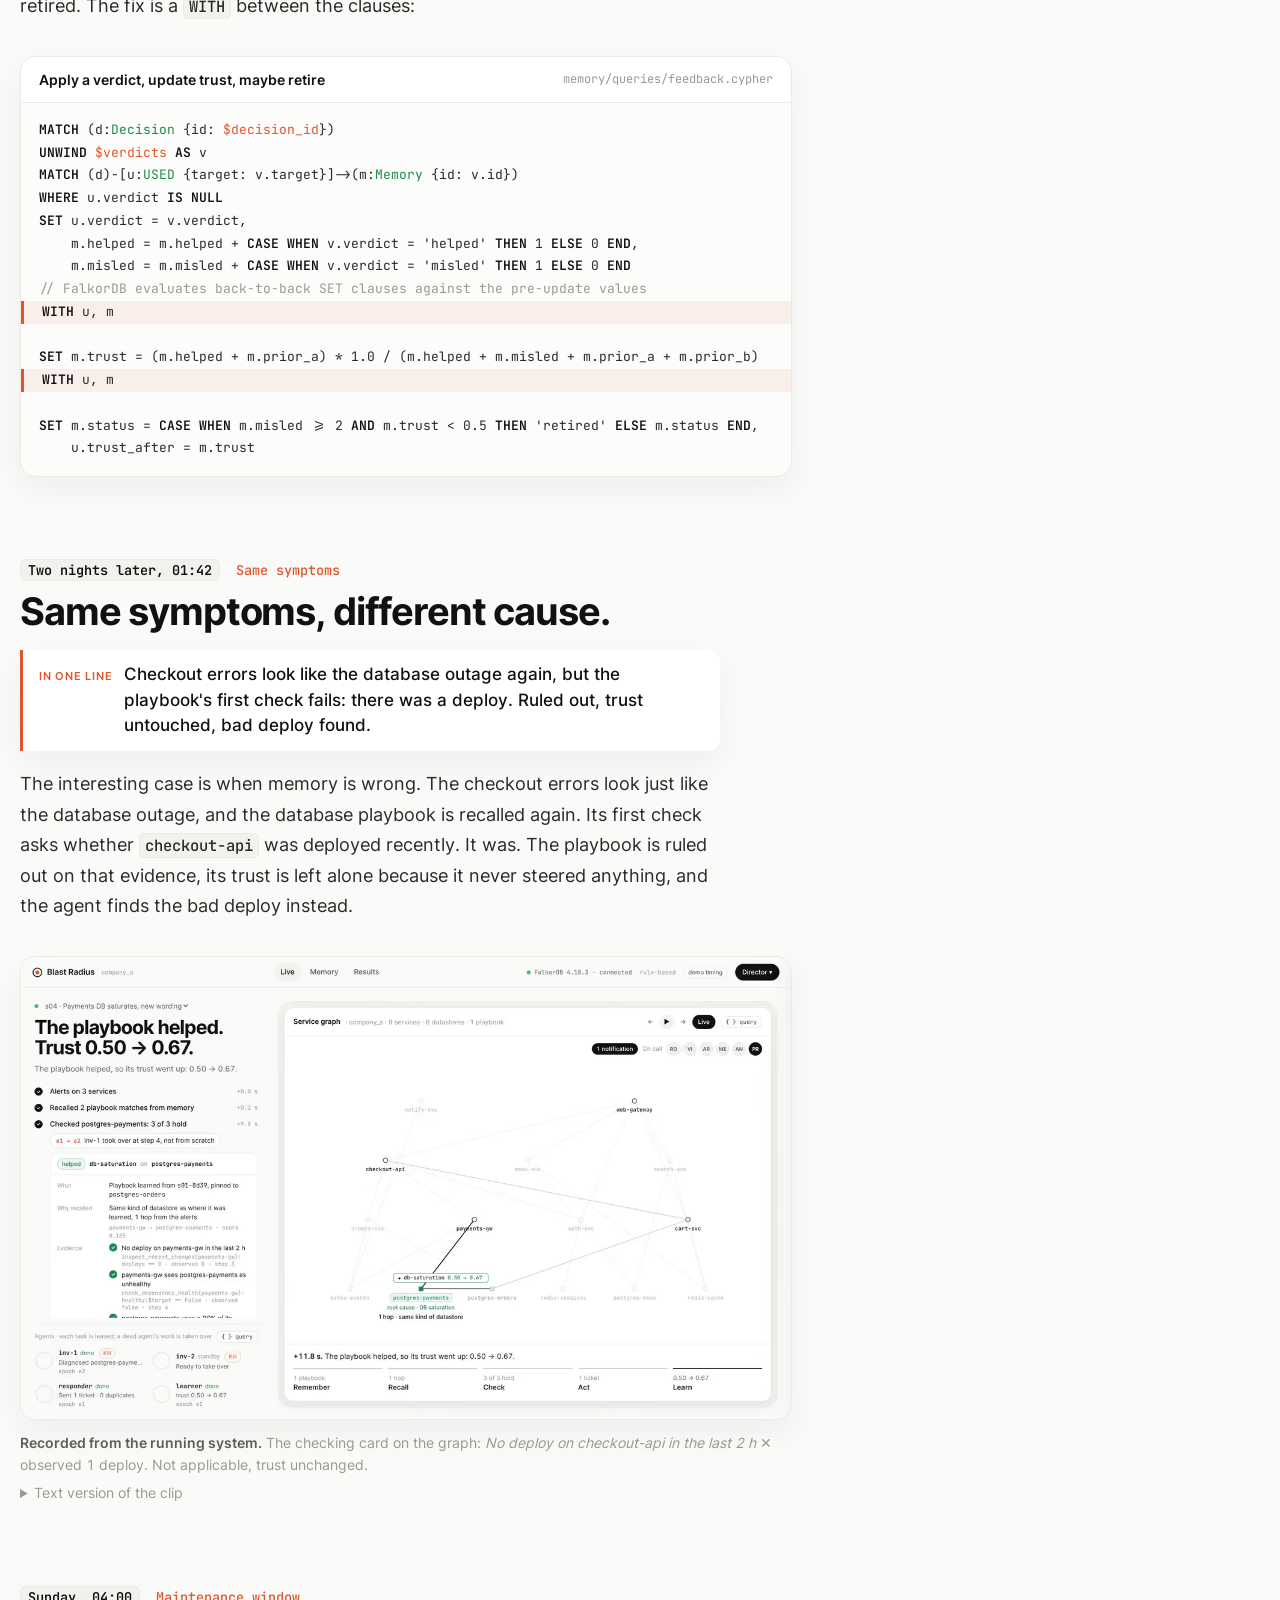
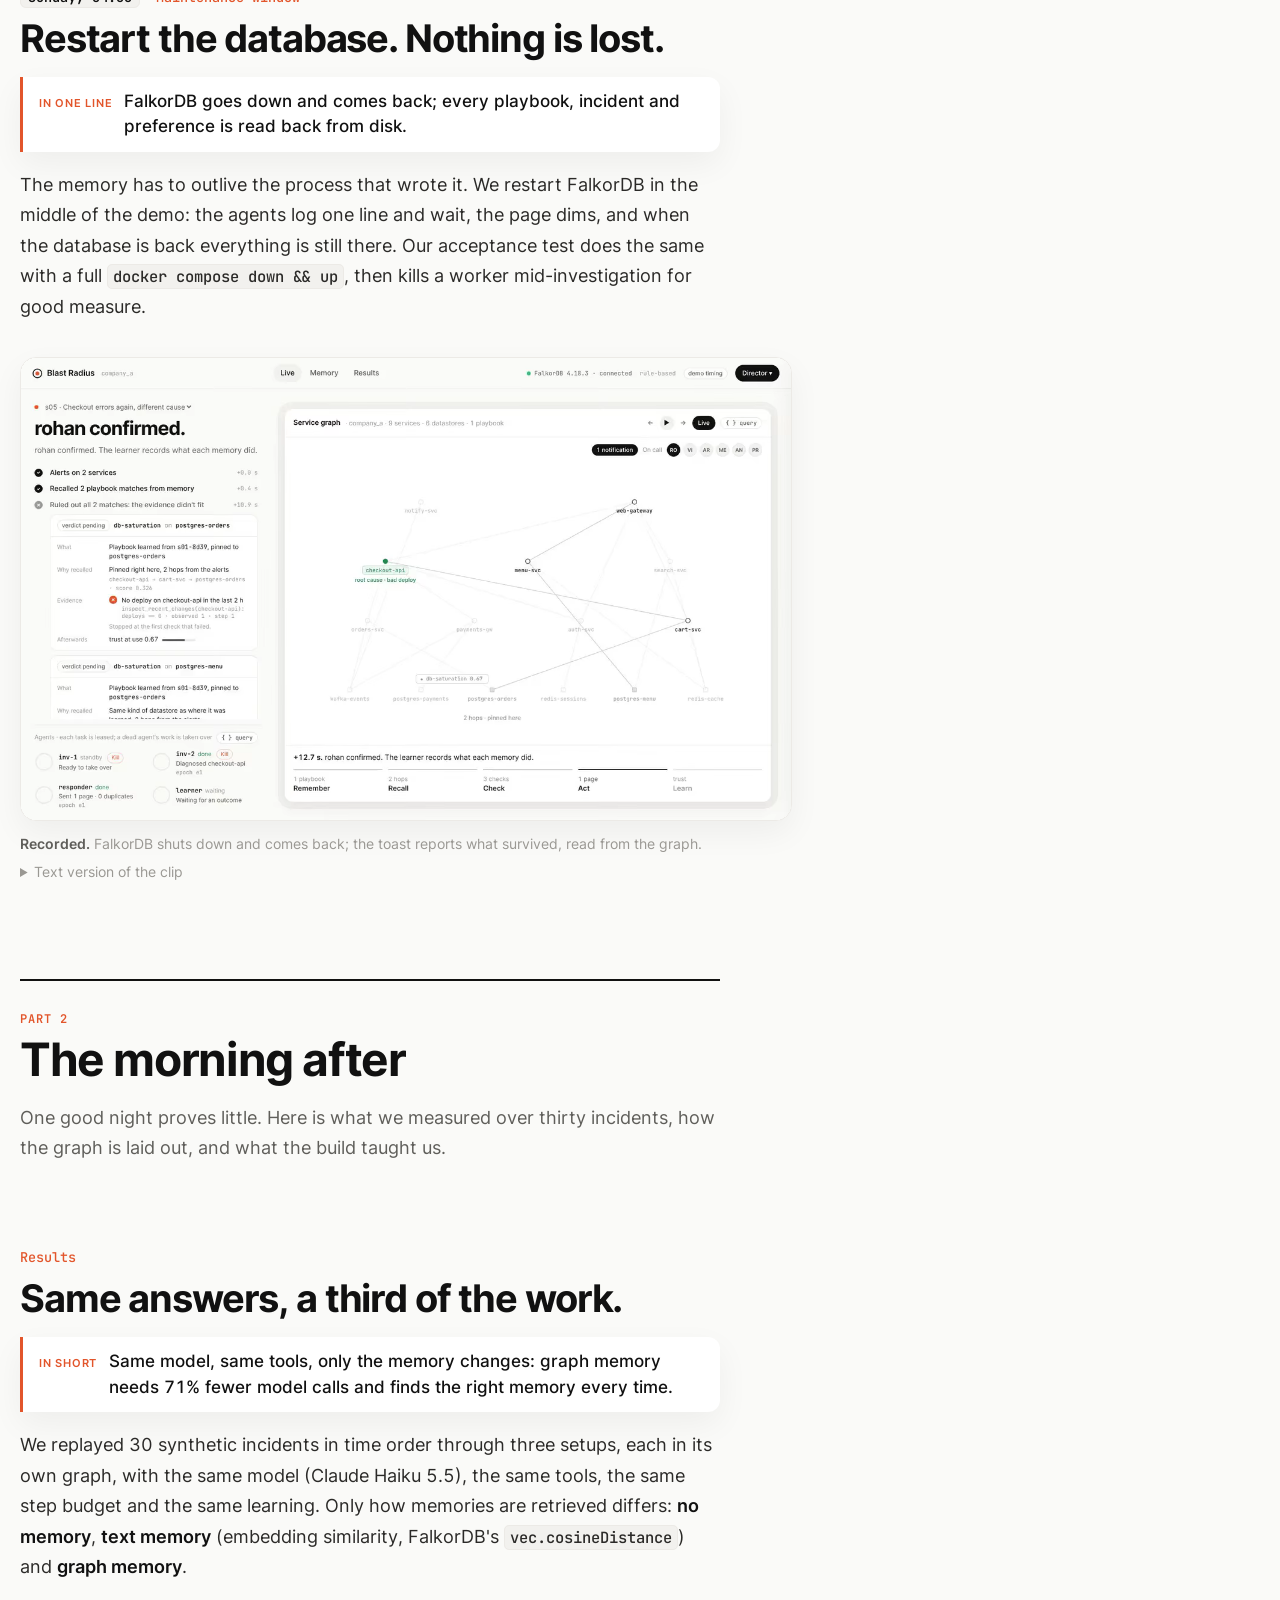
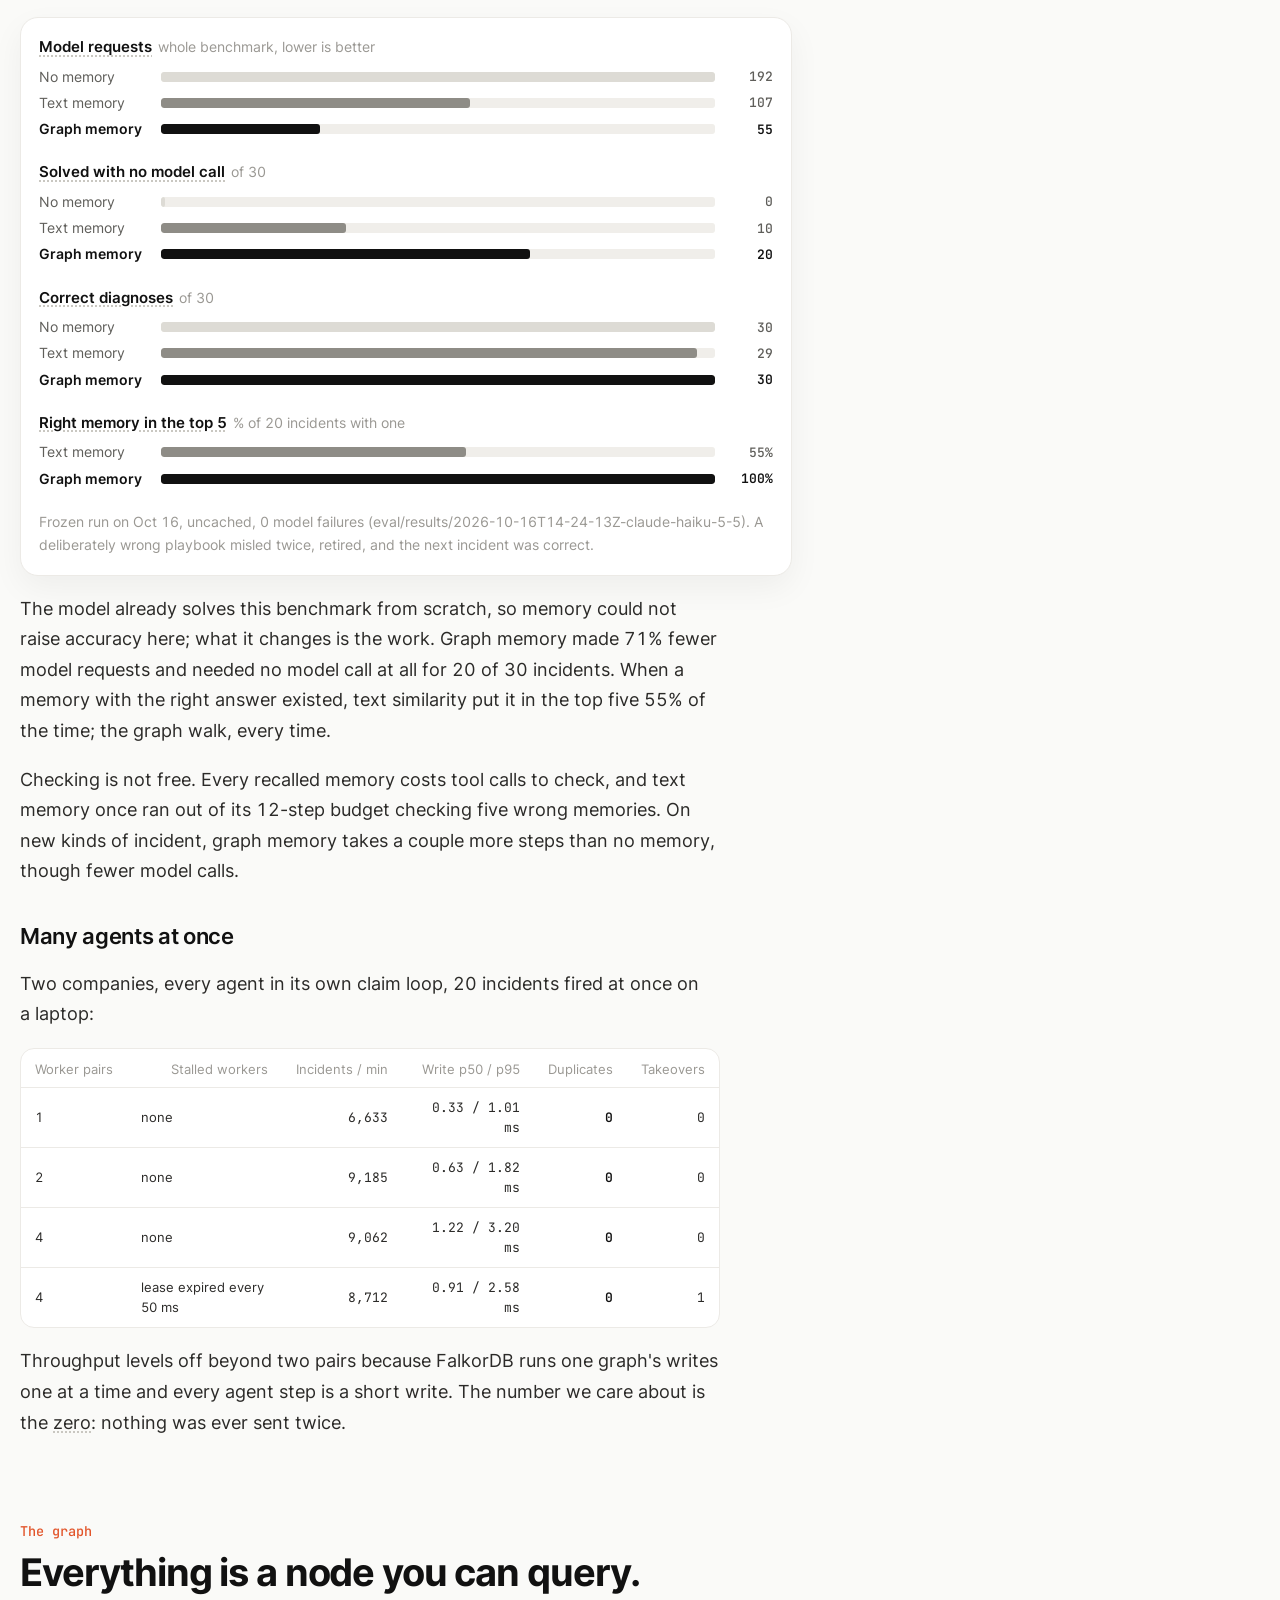
==== commit 346a0f53: "Track 01: FalkorDB graph algorithms as agent tools, served over MCP - rank_suspects: the shared-depe" ====
--- a/docs/blog/index.html
+++ b/docs/blog/index.html
@@ -538,7 +538,7 @@
     <p data-i18n="k153">One graph per company, identical in shape. The world (services, owners, on-call, deploys), incidents and immutable decisions, the coordination state, the conversations, and the memory all live side by side, so “what did the agent believe then, and why?” is a query, not a guess. Hover a node:</p>
   </section>
   <figure class="wide card demo dm deep"><div class="db"><svg id="dmsvg" viewBox="0 0 1000 470" role="img" aria-label="Graph data model"></svg><div class="dminfo" id="dminfo">Each <code>Decision</code> has a <code>USED</code> edge to every memory it considered, with the path, the trust at use, every check's result, and later the verdict.</div></div></figure>
-  <div class="col deep"><p data-i18n="k154">All 73 queries are <code>.cypher</code> files, indexed in <a class="ln" href="https://github.com/Genziitian/Blastproof/blob/main/docs/QUERIES.md" target="_blank" rel="noopener">docs/QUERIES.md</a>, and the app shows the Cypher behind every panel. A few rules kept it honest: the graph is chosen from trusted config and never by the model; leases use the database clock while evidence uses scenario time; memory is never edited, only superseded; and ground truth for the benchmark lives outside the graph, with a test that fails if agent code imports it.</p></div>
+  <div class="col deep"><p data-i18n="k154">All 76 queries are <code>.cypher</code> files, indexed in <a class="ln" href="https://github.com/Genziitian/Blastproof/blob/main/docs/QUERIES.md" target="_blank" rel="noopener">docs/QUERIES.md</a>, and the app shows the Cypher behind every panel. A few rules kept it honest: the graph is chosen from trusted config and never by the model; leases use the database clock while evidence uses scenario time; memory is never edited, only superseded; and ground truth for the benchmark lives outside the graph, with a test that fails if agent code imports it.</p></div>
 
   <section class="s col" id="learned" data-at="final">
     <span data-i18n="k155" class="eyebrow">What we learned</span>
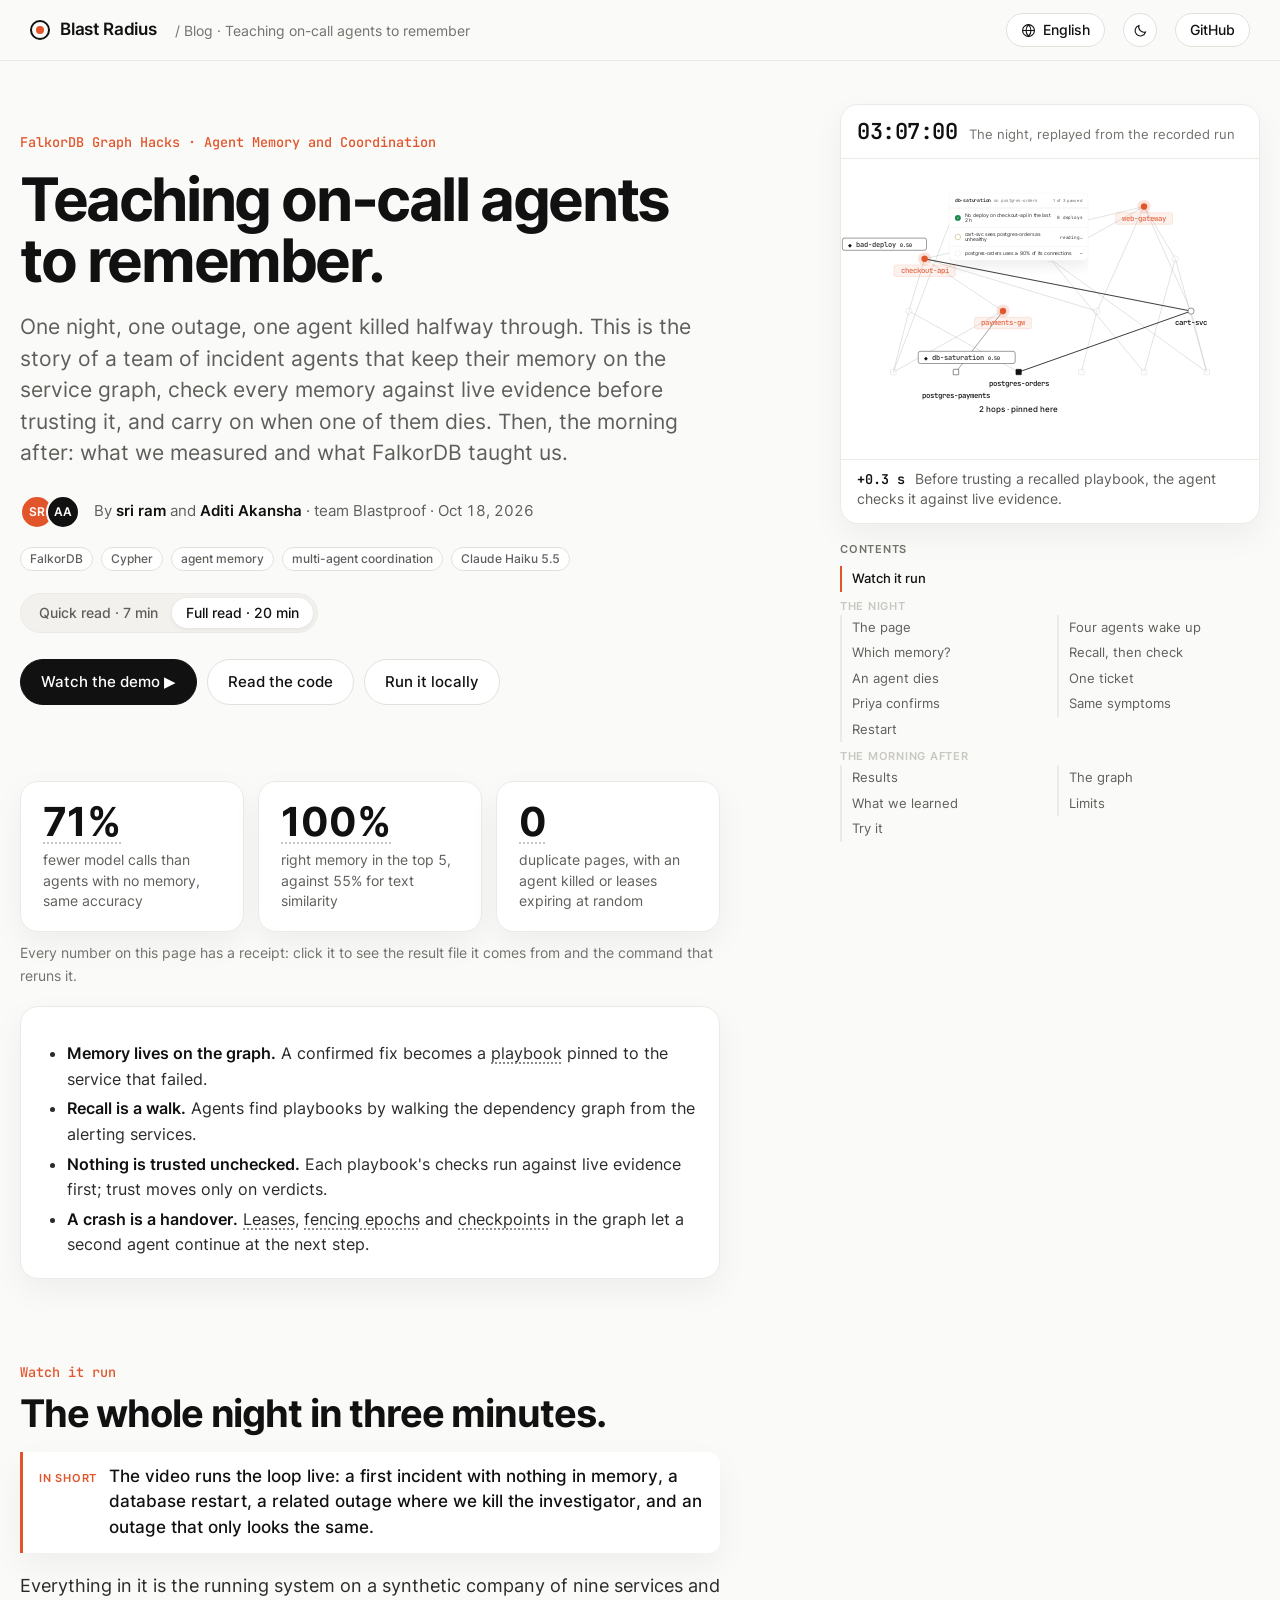
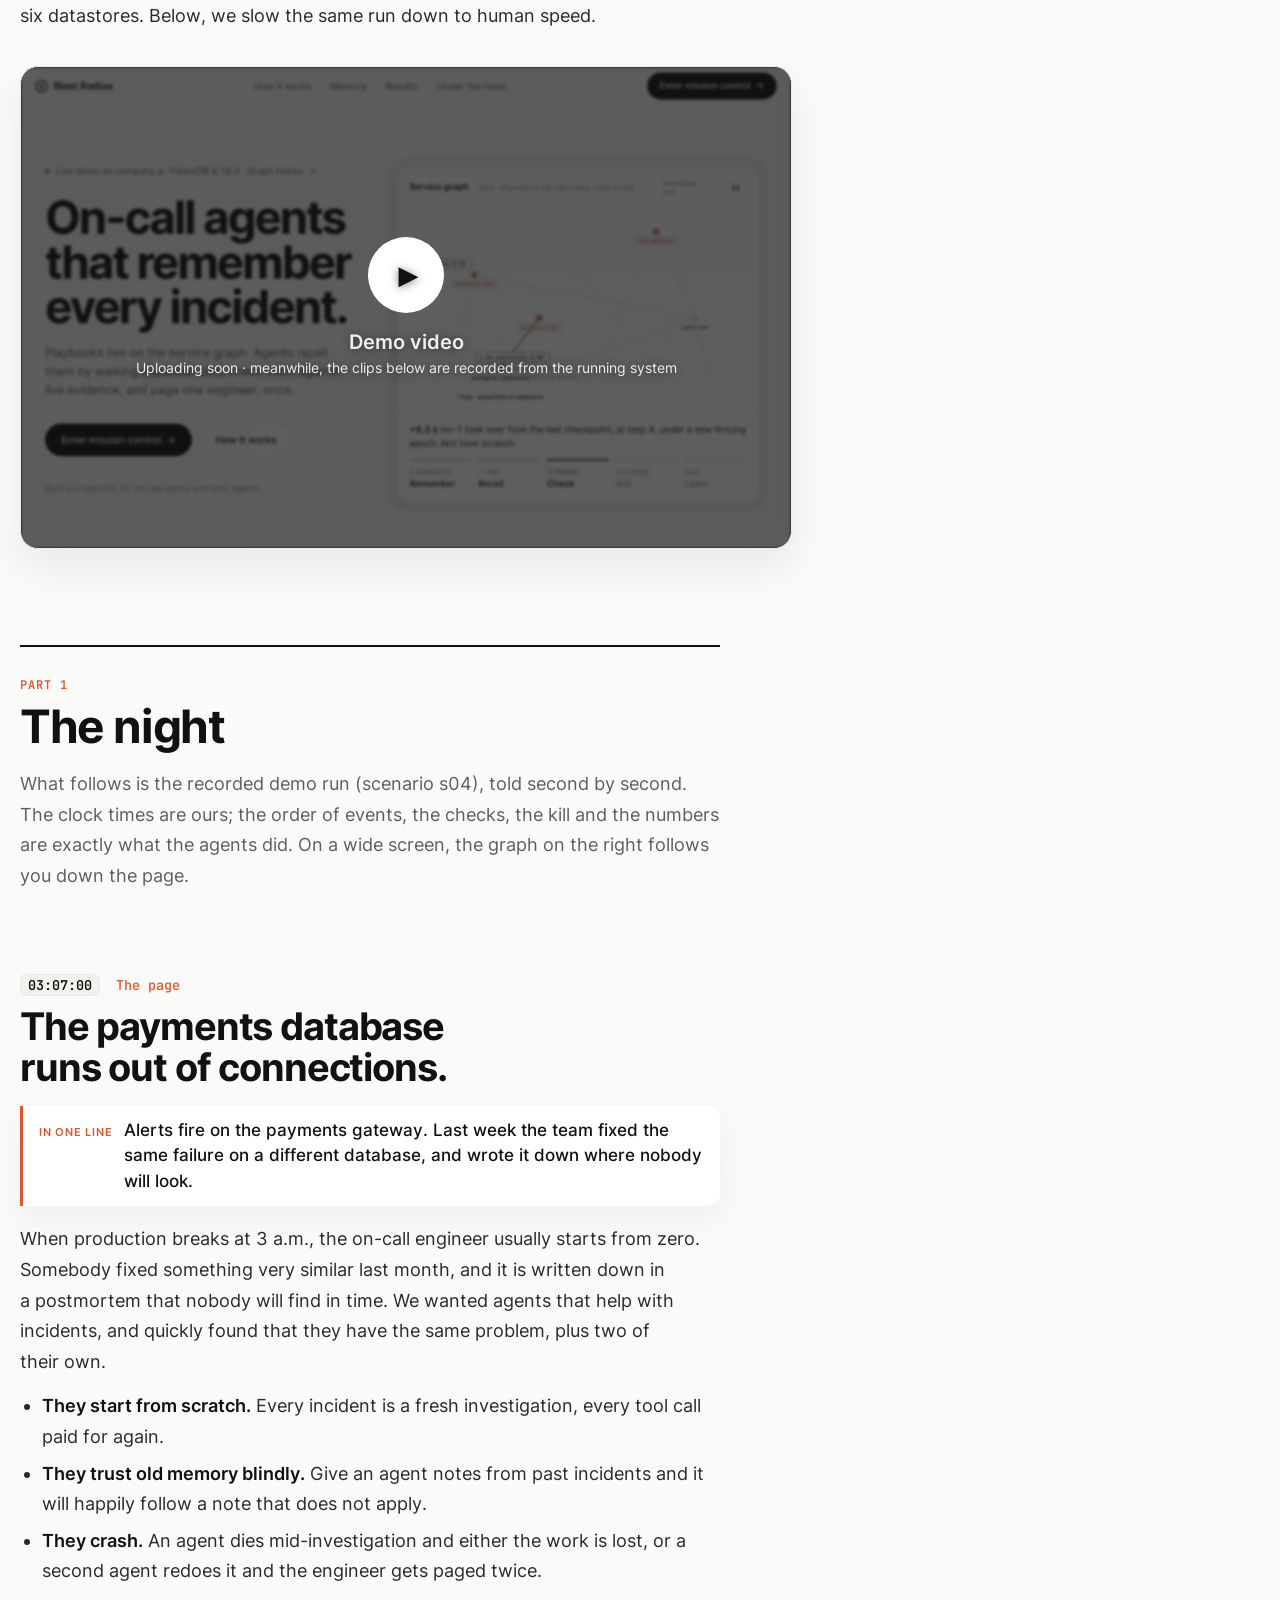
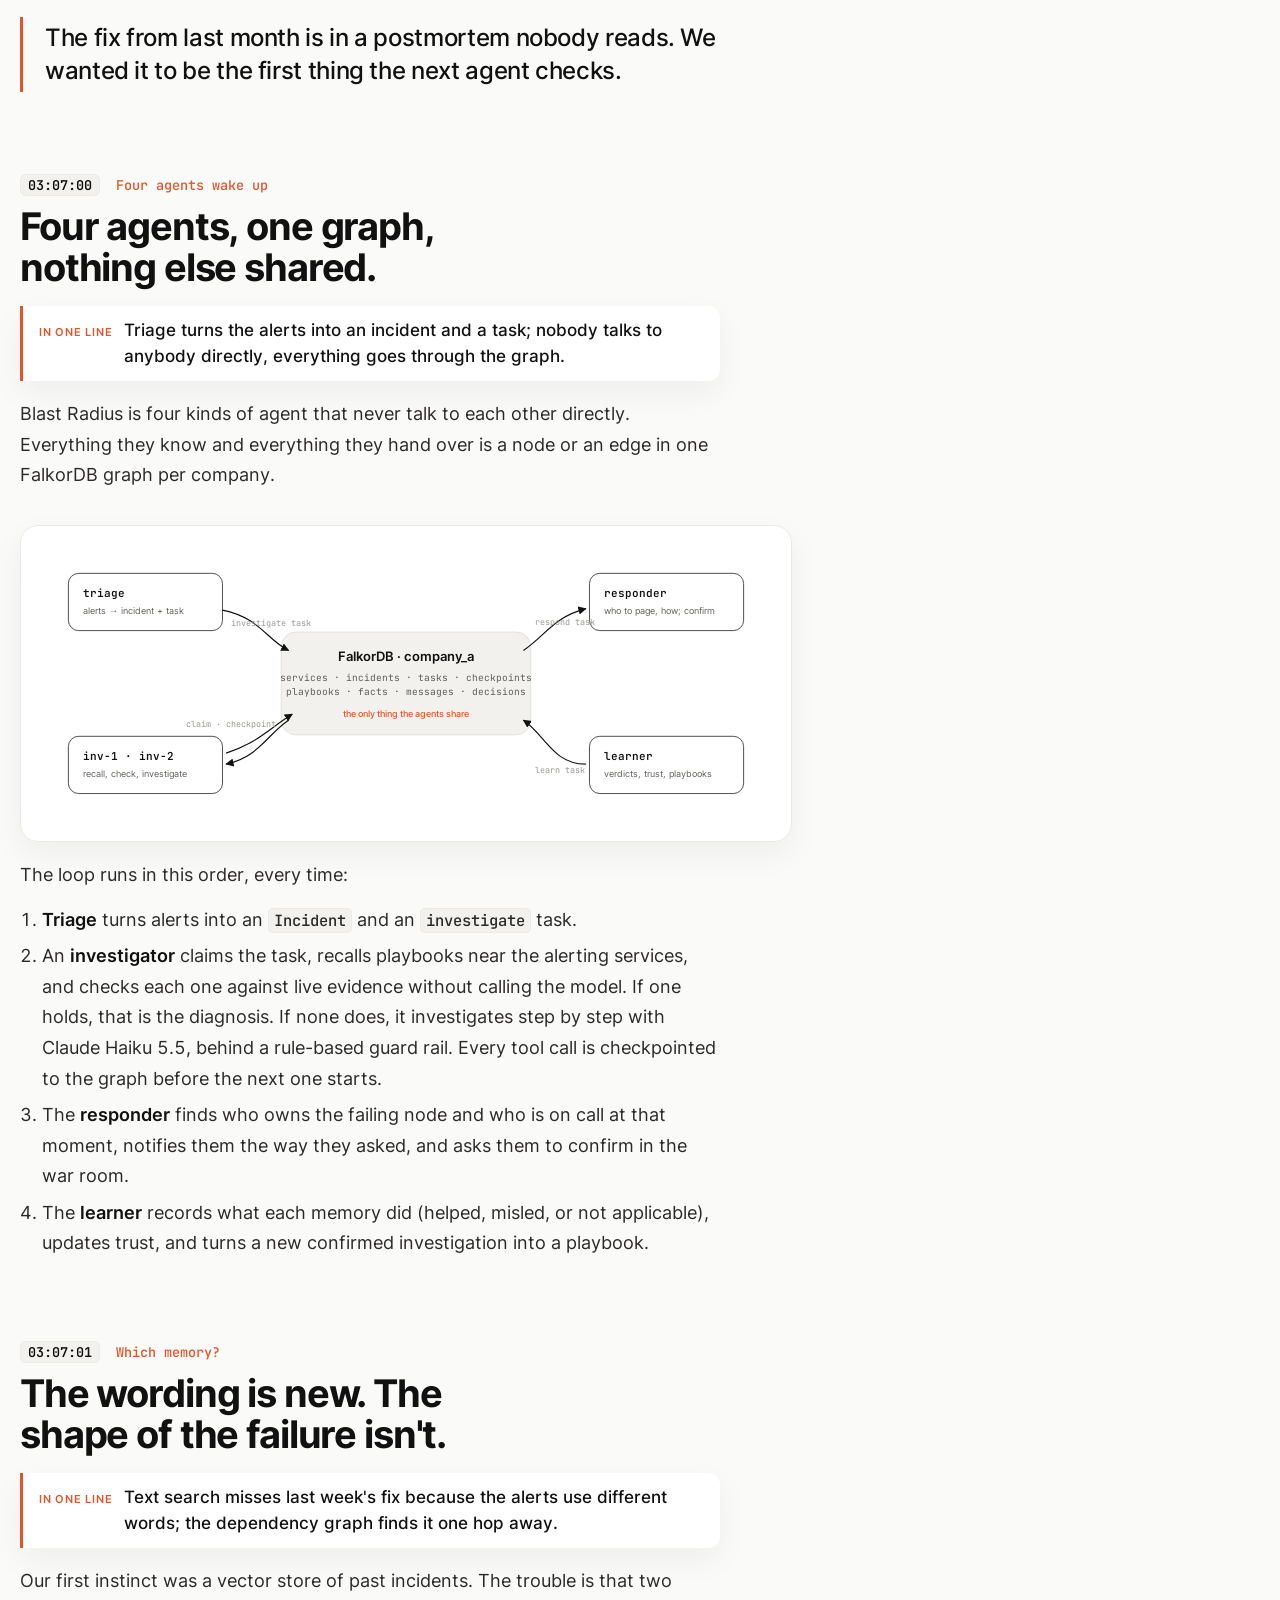
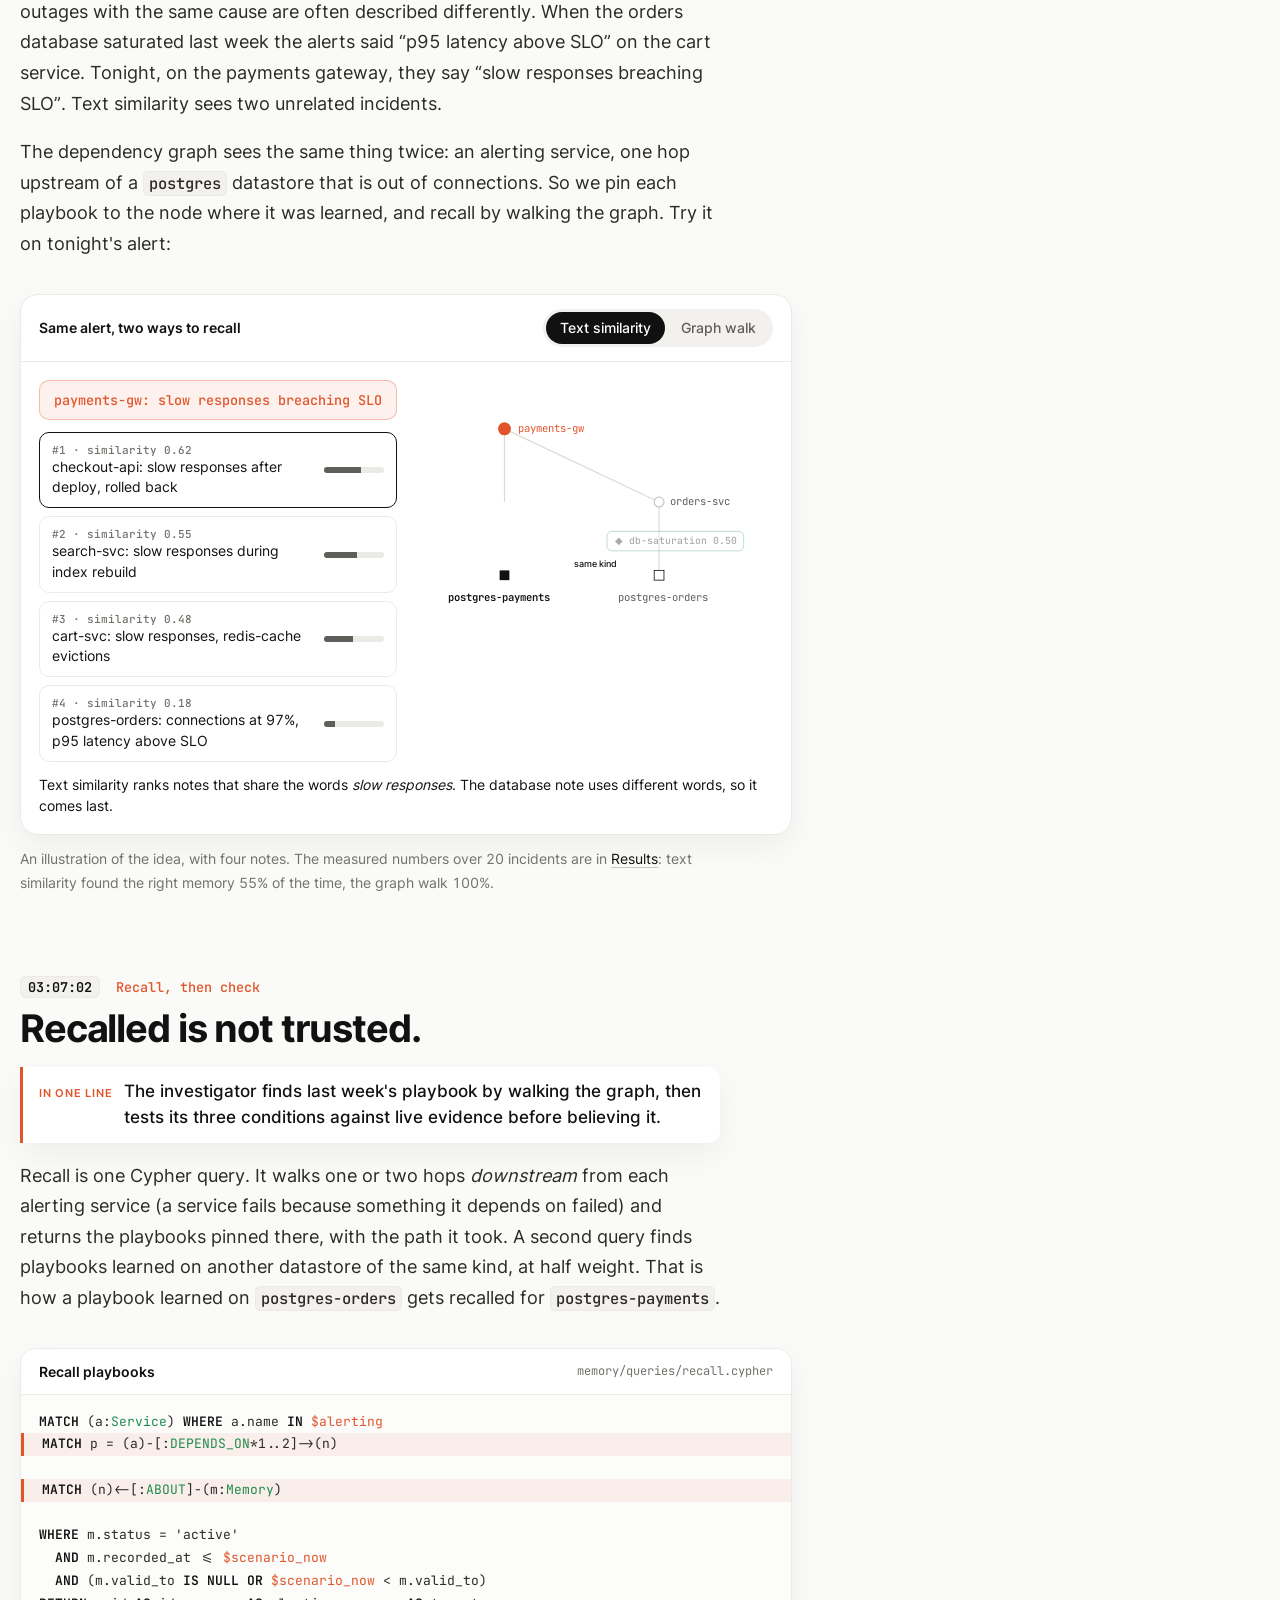
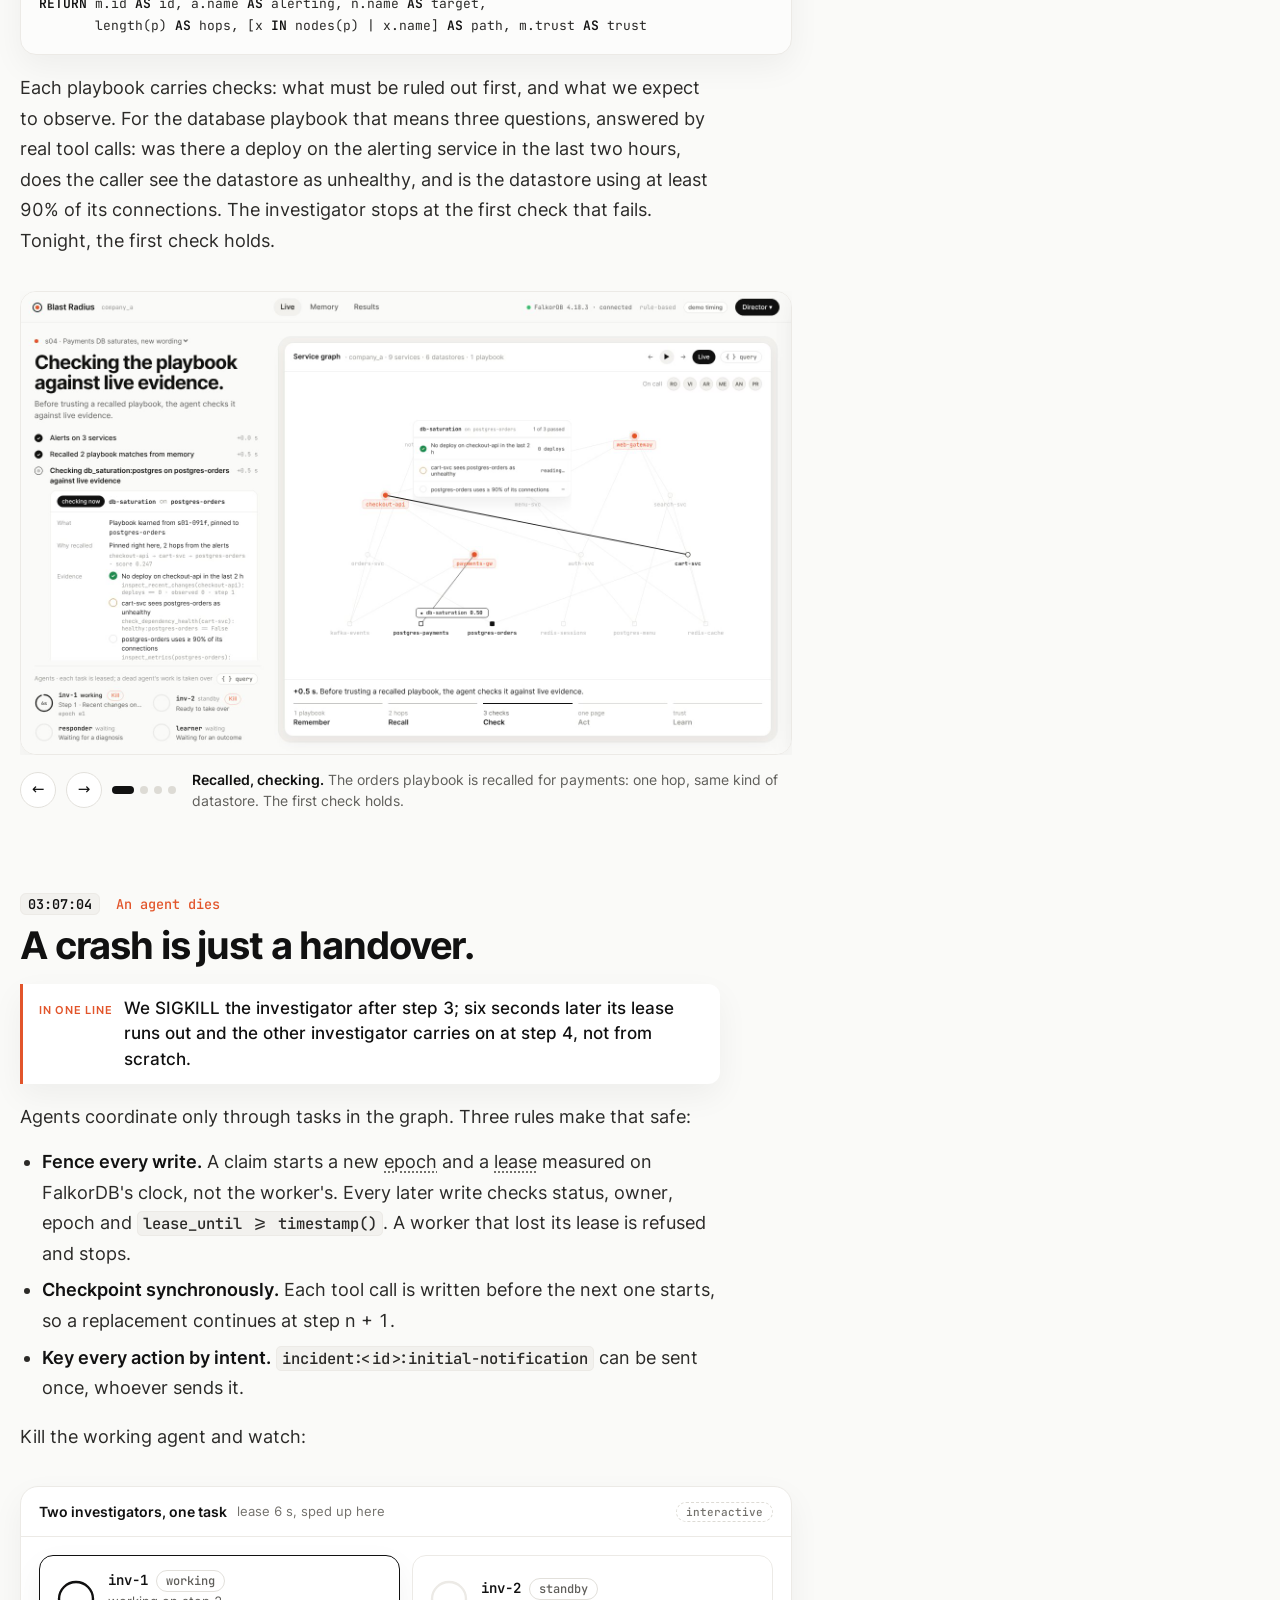
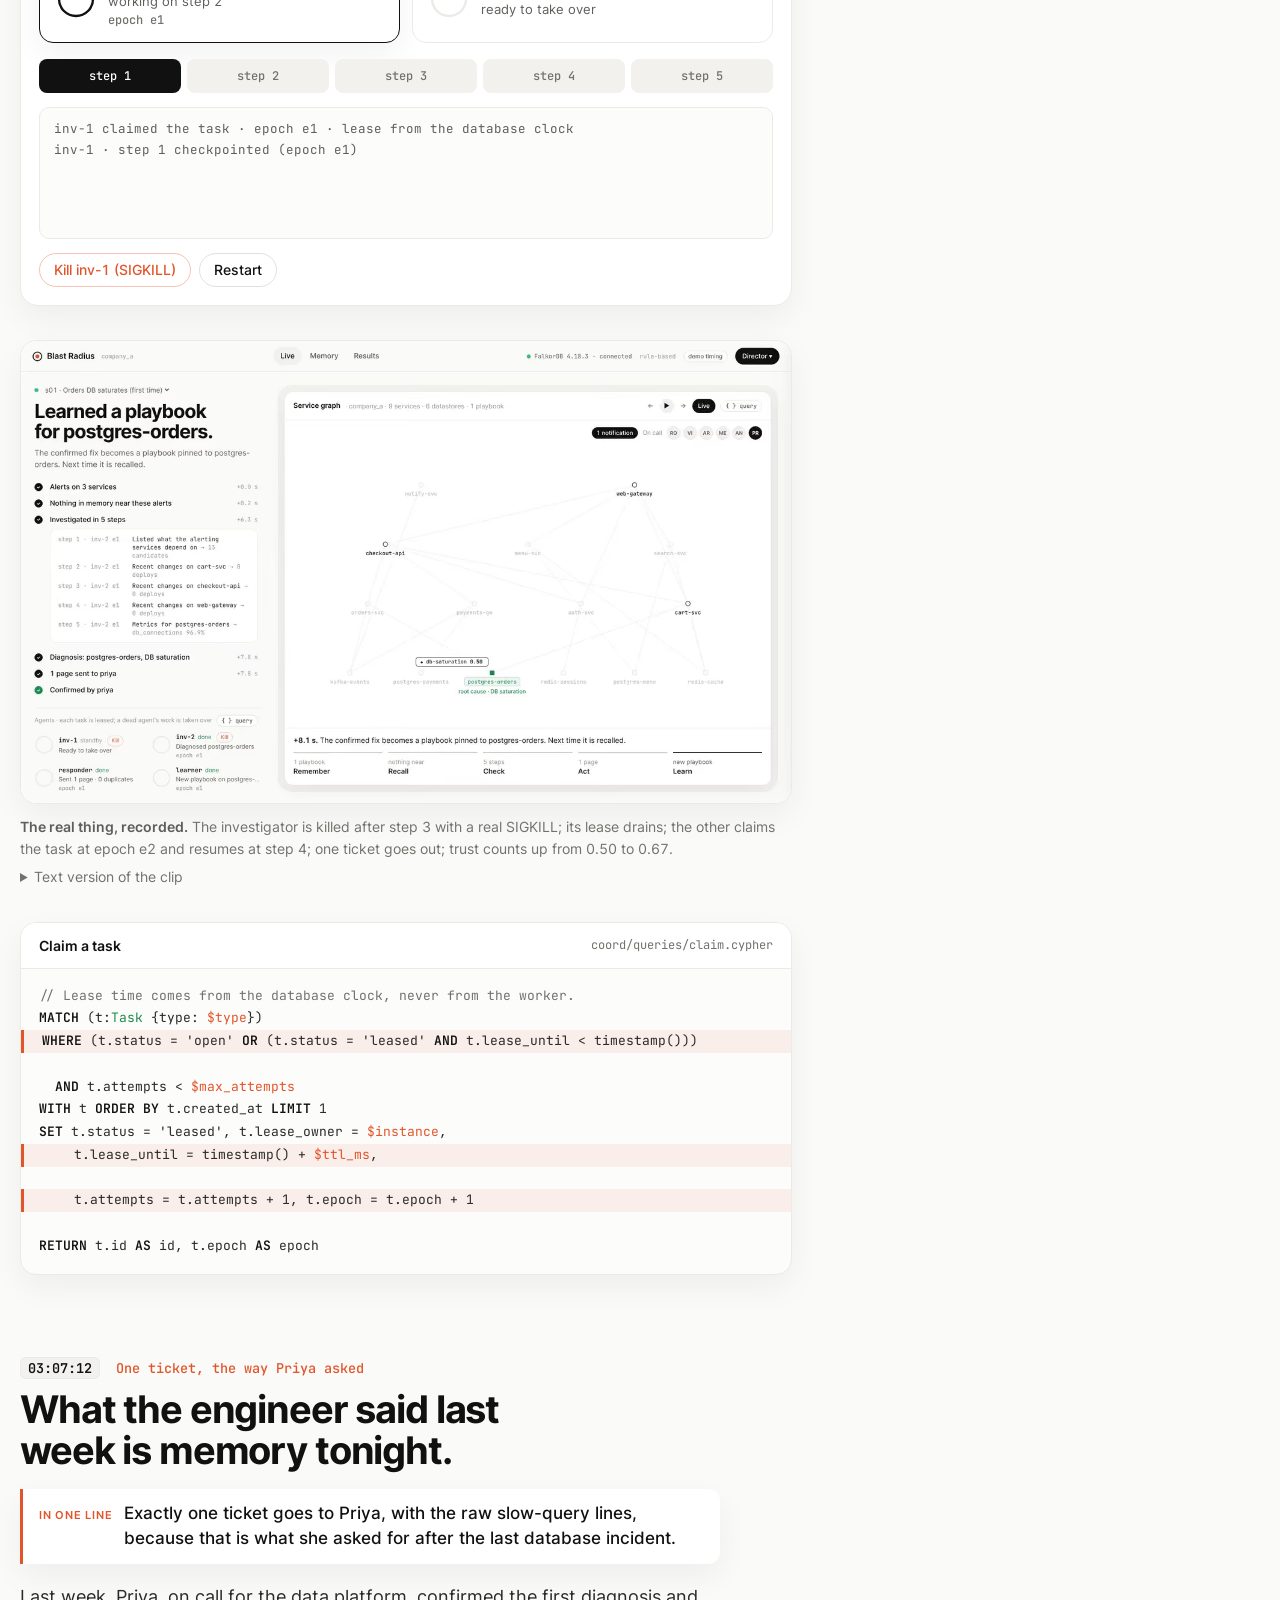
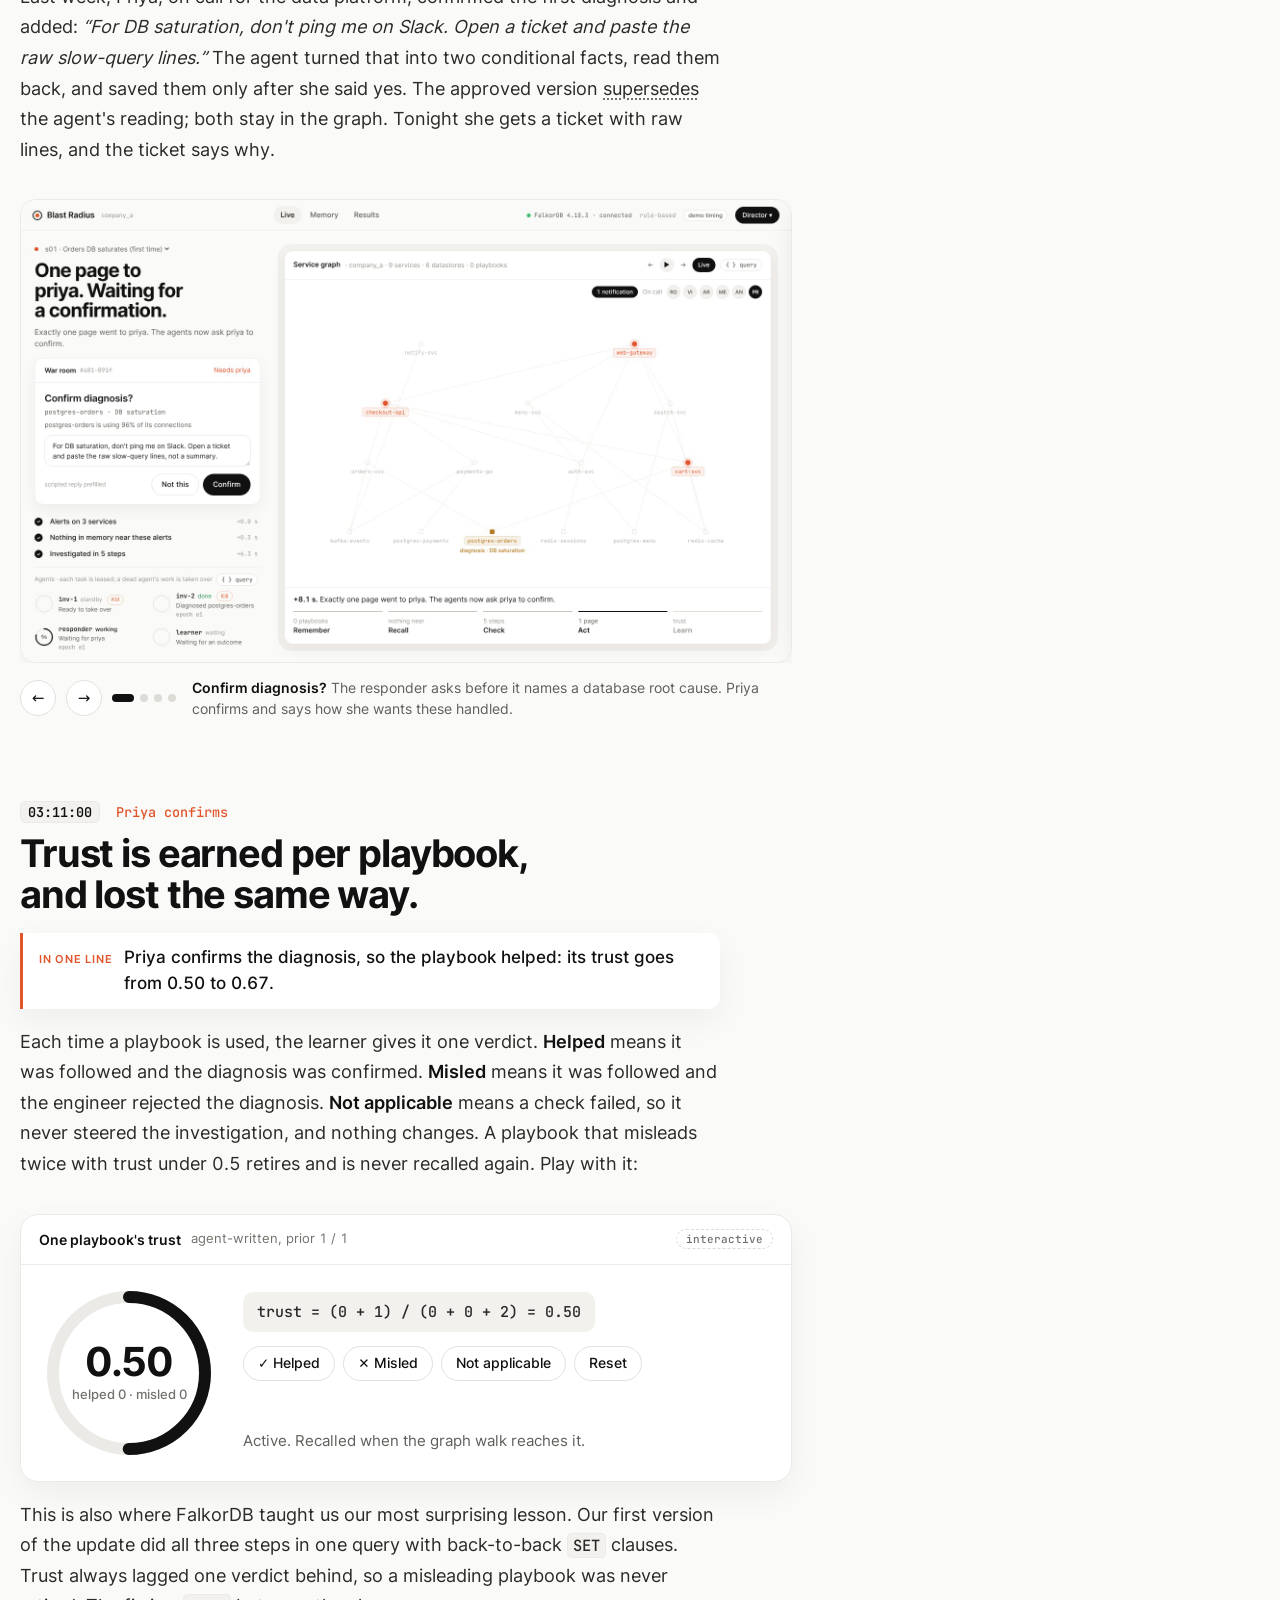
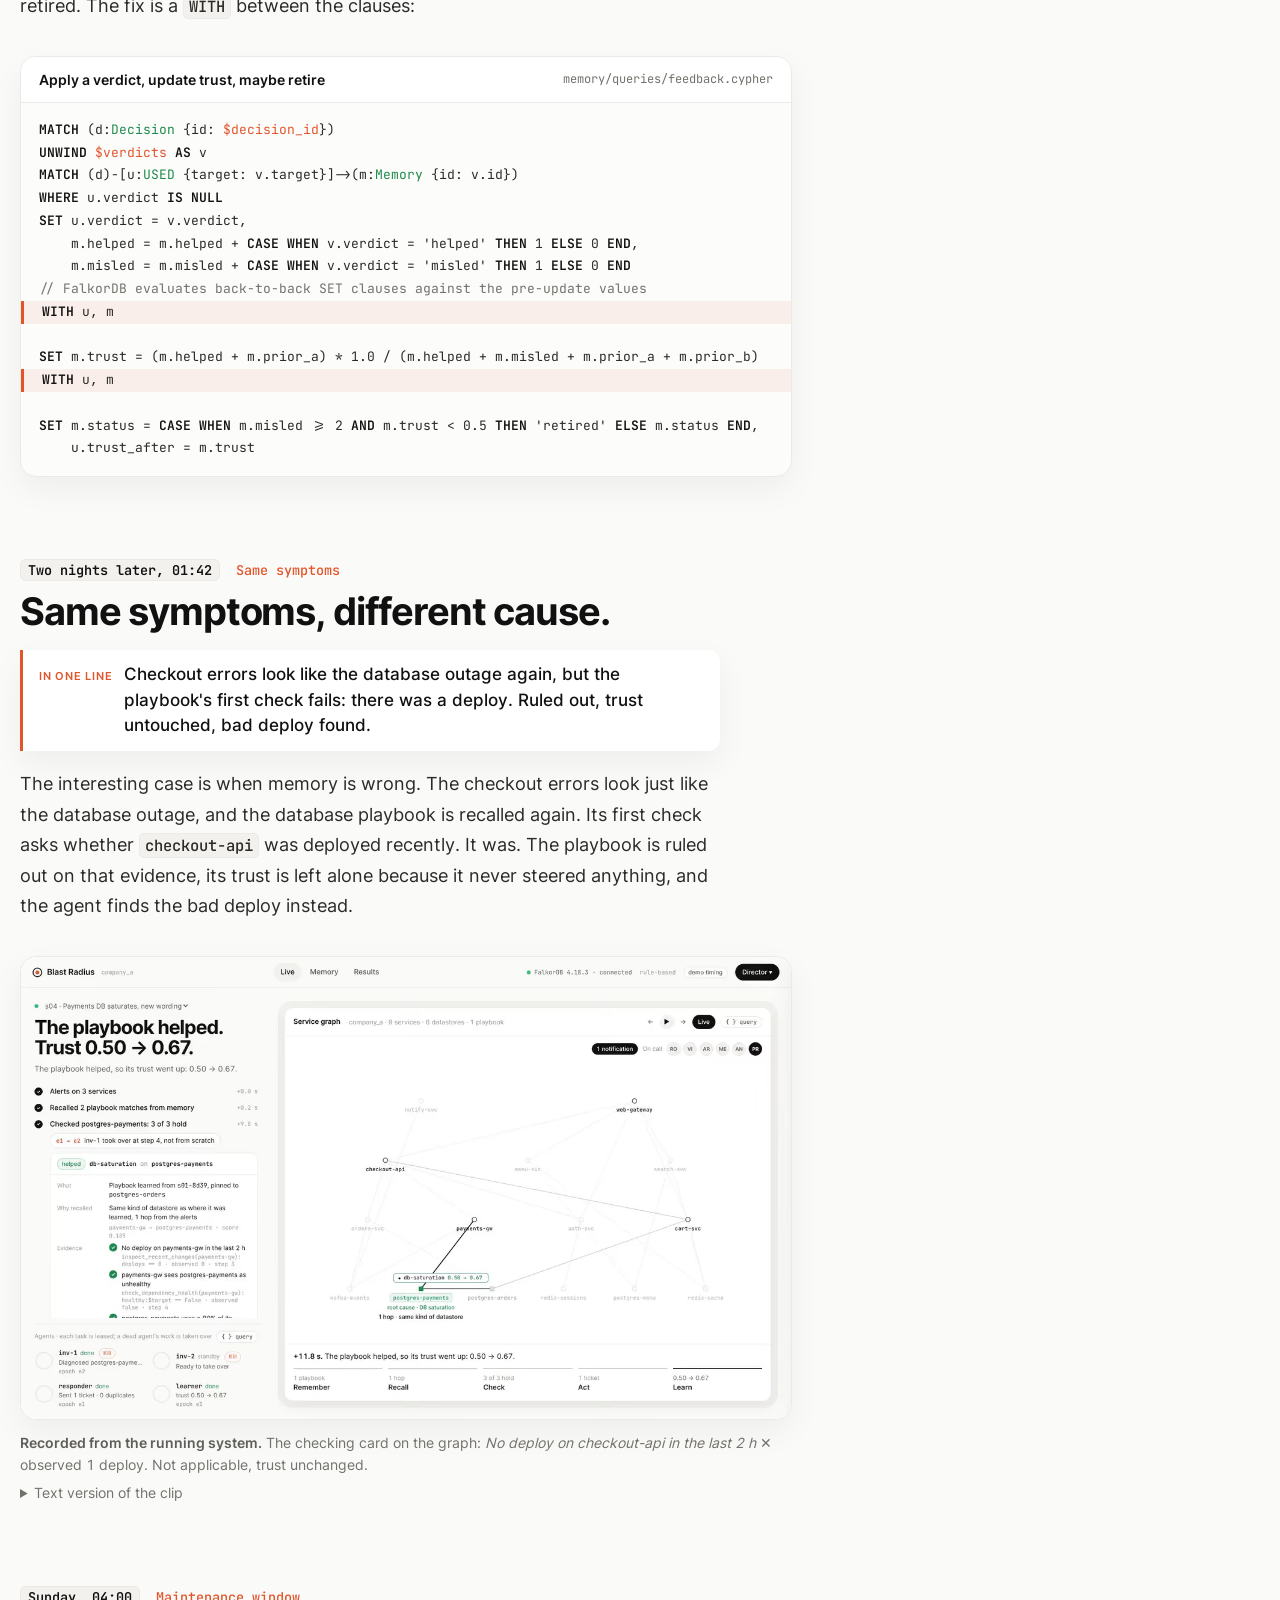
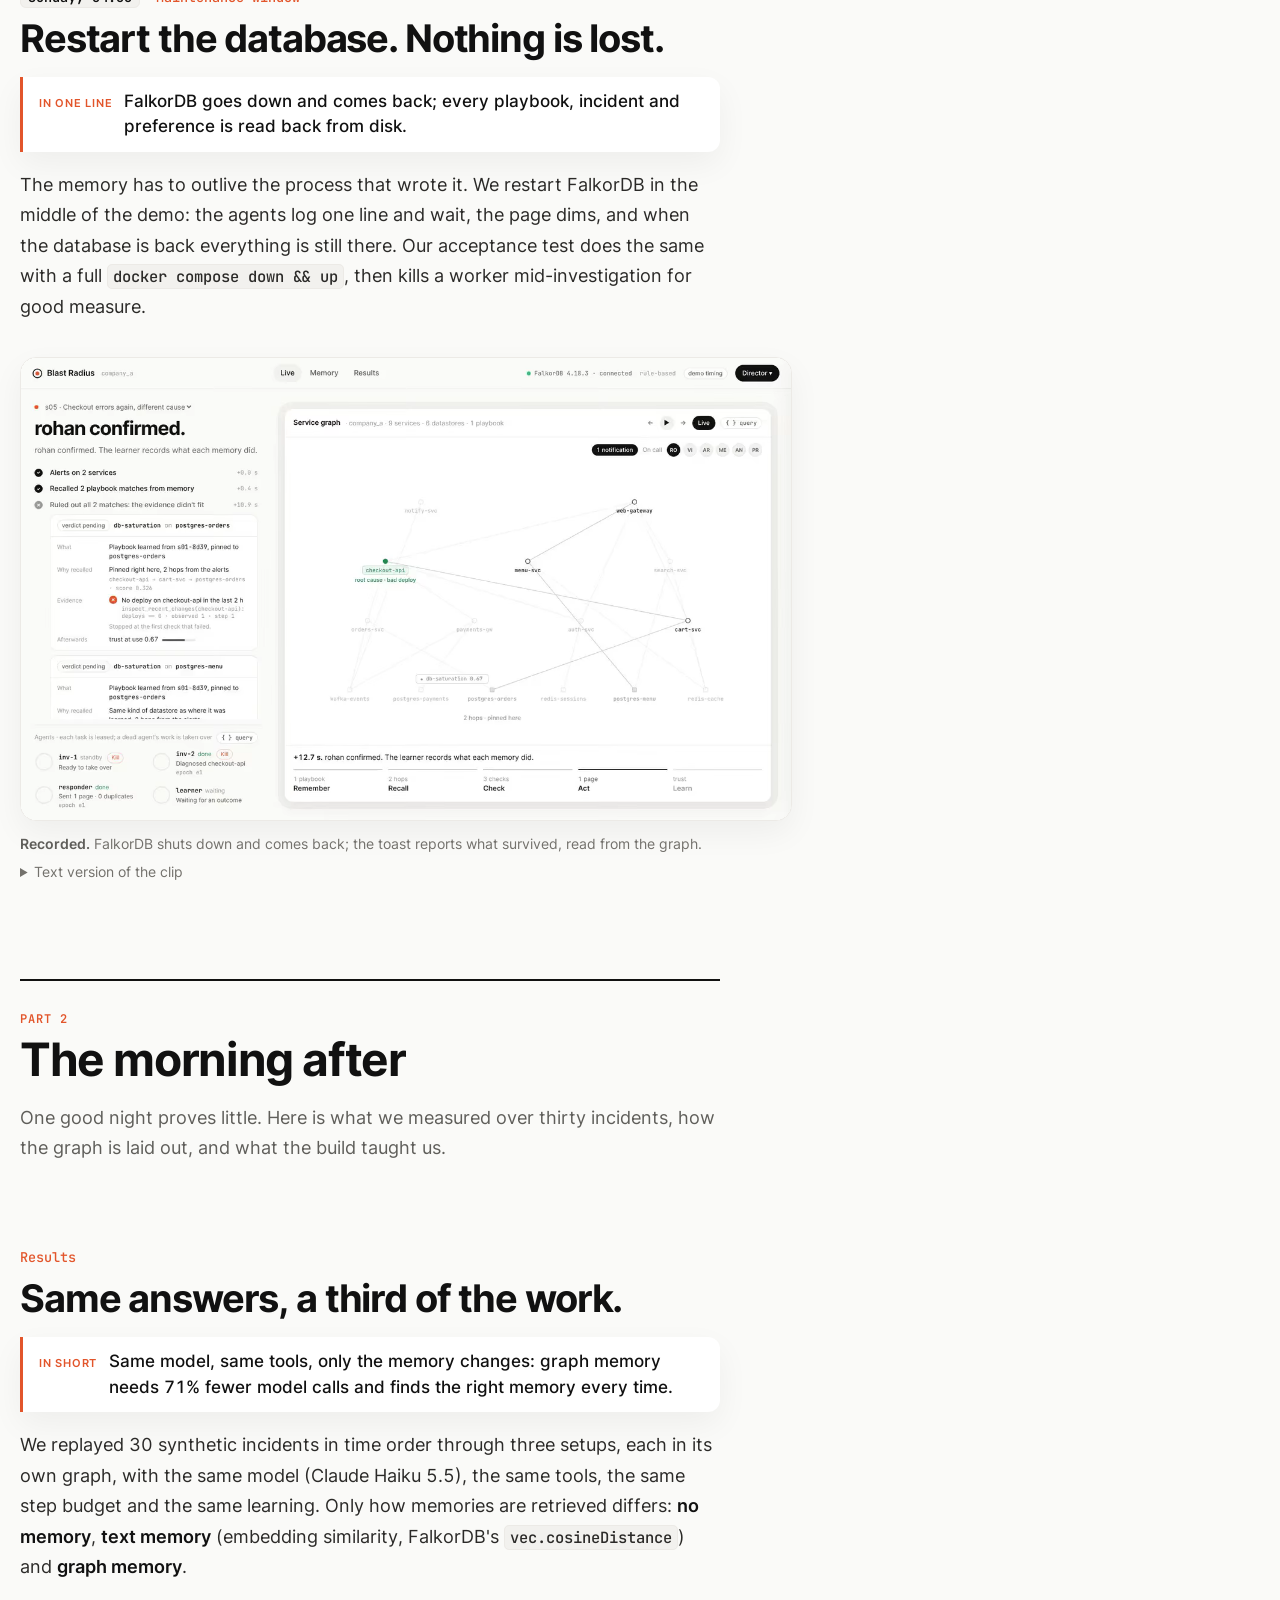
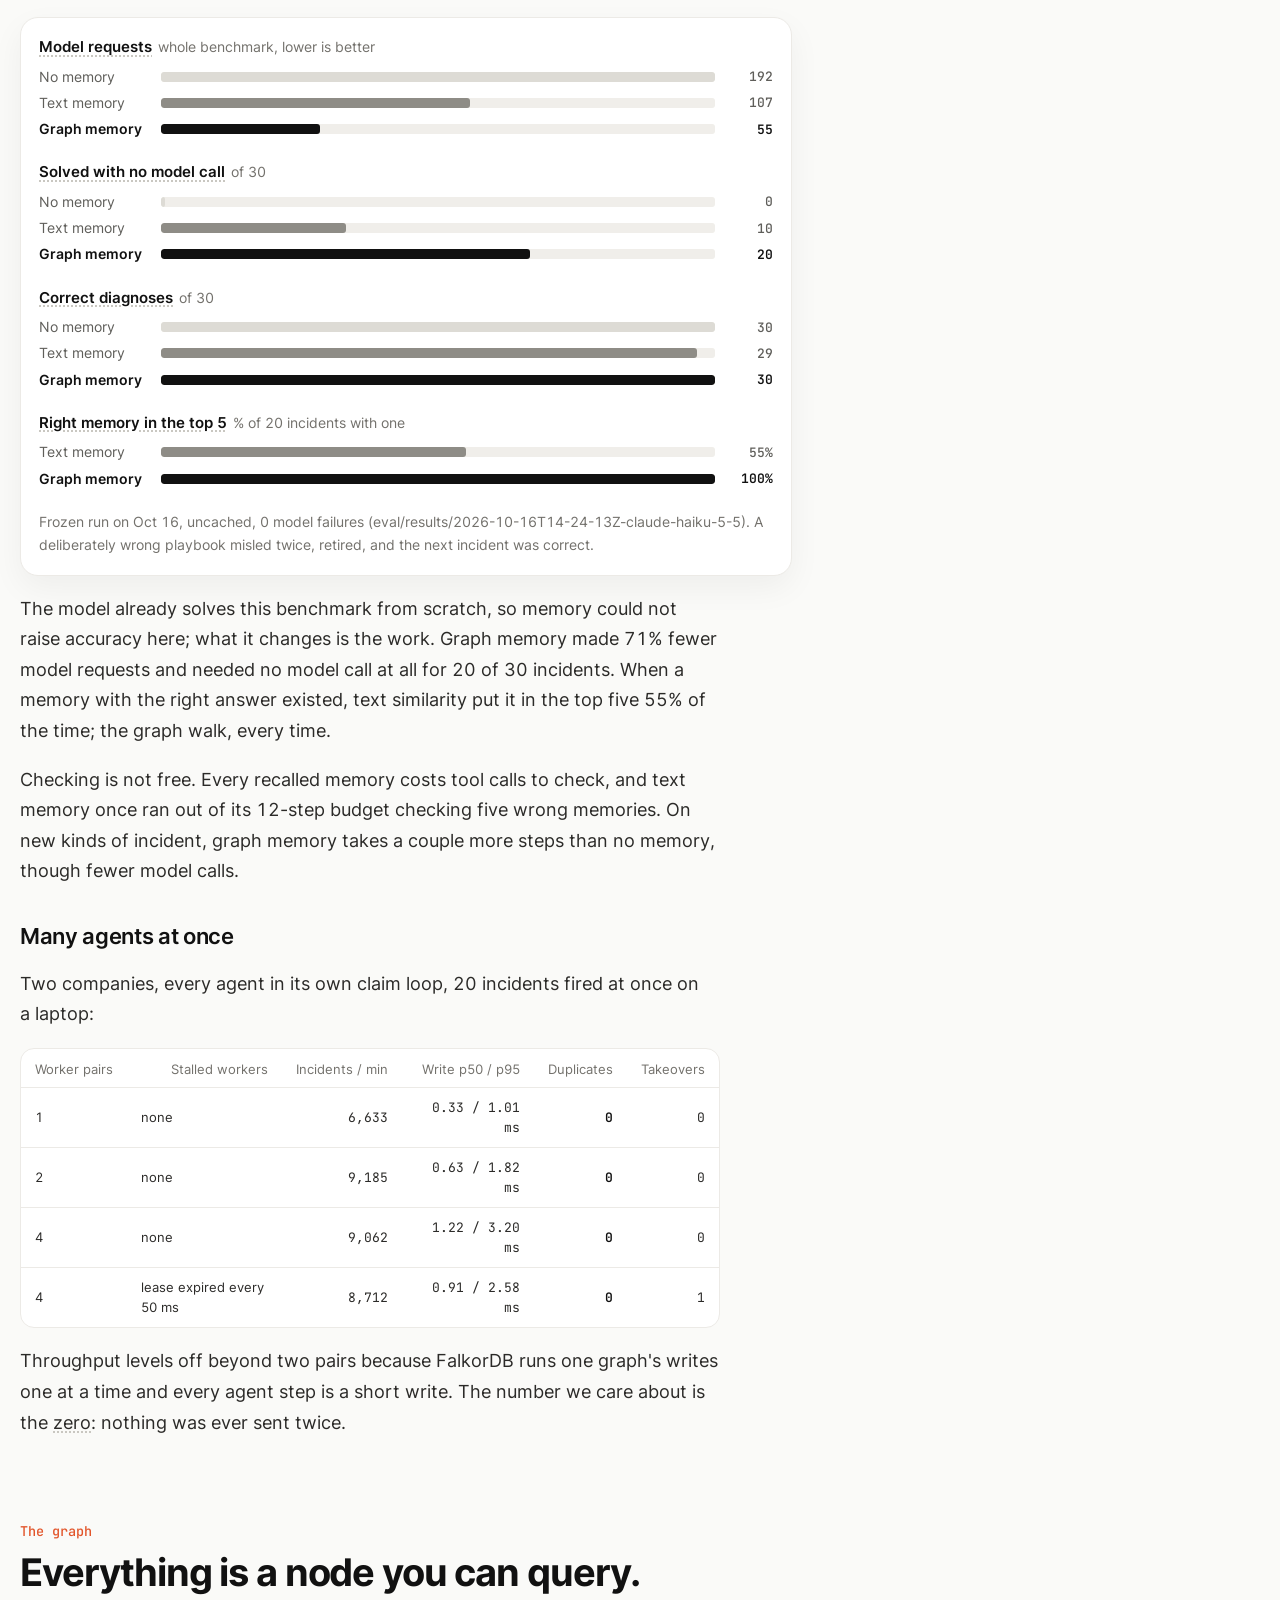
==== commit 34915d2e: "UI: readable secondary text, visible graph, recovery when FalkorDB is down - Secondary text (--t3) m" ====
--- a/docs/blog/index.html
+++ b/docs/blog/index.html
@@ -237,7 +237,7 @@
 @media (prefers-reduced-motion: reduce) { *, *::before, *::after { animation-duration: .01ms !important; animation-iteration-count: 1 !important; transition-duration: .01ms !important; scroll-behavior: auto !important; } }
 /* dark */
 #themebtn { width: 34px; height: 34px; padding: 0; display: inline-grid; place-items: center; }
-[data-theme=dark] { --bg: #121211; --paper: #1B1B1A; --sunk: #232321; --sunk2: #262624; --line: #2D2C2A; --line2: #363532; --line3: #403F3B;
+[data-theme=dark] { --bg: #121211; --paper: #1B1B1A; --sunk: #232321; --sunk2: #262624; --line: #2D2C2A; --line2: #363532; --line3: #403F3B; --edge: #5E5C57;
   --ink: #F2F1EE; --ink2: #D9D8D3; --t2: #ABA9A3; --t3: #7F7D78; --t4: #5A5853; --sig: #F26A40; --sig-bg: rgba(242, 106, 64, .12); --ok: #3DBE74; --ok-bg: rgba(61, 190, 116, .12);
   --shadow: 0 12px 32px rgba(0, 0, 0, .35); --shadow2: 0 18px 40px rgba(0, 0, 0, .5); color-scheme: dark; }
 [data-theme=dark] .top { background: rgba(18, 18, 17, .88); }
--- a/docs/blog/assets/v2.css
+++ b/docs/blog/assets/v2.css
@@ -13,7 +13,7 @@
 :root {
   --bg: #FAFAF8; --paper: #FFFFFF; --sunk: #F2F1EE; --sunk2: #F0EEEA;
   --line: #ECEAE6; --line2: #E2E0DB; --line3: #DDDBD5;
-  --ink: #111111; --ink2: #2B2A28; --t2: #5F5E5A; --t3: #9A9893; --t4: #C9C7C1;
+  --ink: #111111; --ink2: #2B2A28; --t2: #5F5E5A; --t3: #73716C; --t4: #C9C7C1; --edge: #ACAAA4;
   --sig: #E2552B; --sig-bg: rgba(226, 85, 43, .08); --sig-line: rgba(226, 85, 43, .35);
   --ok: #1F8A4C; --ok2: #3DBE74; --ok-bg: rgba(31, 138, 76, .08); --warn: #B7791F; --warn-bg: rgba(183, 121, 31, .1);
   --shadow: 0 12px 32px rgba(17, 17, 17, .05); --shadow2: 0 18px 40px rgba(17, 17, 17, .07);
@@ -66,7 +66,7 @@
 
 /* graph */
 .gsvg { width: 100%; height: 100%; display: block; overflow: visible; }
-.ge { stroke: var(--line3); stroke-width: calc(1px * var(--k, 1)); fill: none; transition: opacity .3s; }
+.ge { stroke: var(--edge, var(--line3)); stroke-width: calc(1px * var(--k, 1)); fill: none; transition: opacity .3s; }
 .dim .ge { opacity: .55; }
 .gp { fill: none; stroke-linecap: round; }
 .gp.main { stroke: var(--ink); stroke-width: 2.2; }
@@ -80,7 +80,7 @@
 .gnode { cursor: pointer; transition: opacity .3s; }
 .gnode.faded { opacity: .45; }
 .quiet .gnode.faded .glab { display: none; }
-.gn { fill: var(--paper); stroke: var(--t4); stroke-width: 1.4; transition: all .3s; }
+.gn { fill: var(--paper); stroke: var(--edge, var(--t4)); stroke-width: 1.4; transition: all .3s; }
 .glab { font: 400 calc(12px * var(--k, 1)) var(--mono); fill: var(--t2); pointer-events: none; }
 .gcap { font: 500 calc(12px * var(--k, 1)) var(--sans); fill: var(--t2); pointer-events: none; }
 .ghit { fill: transparent; }
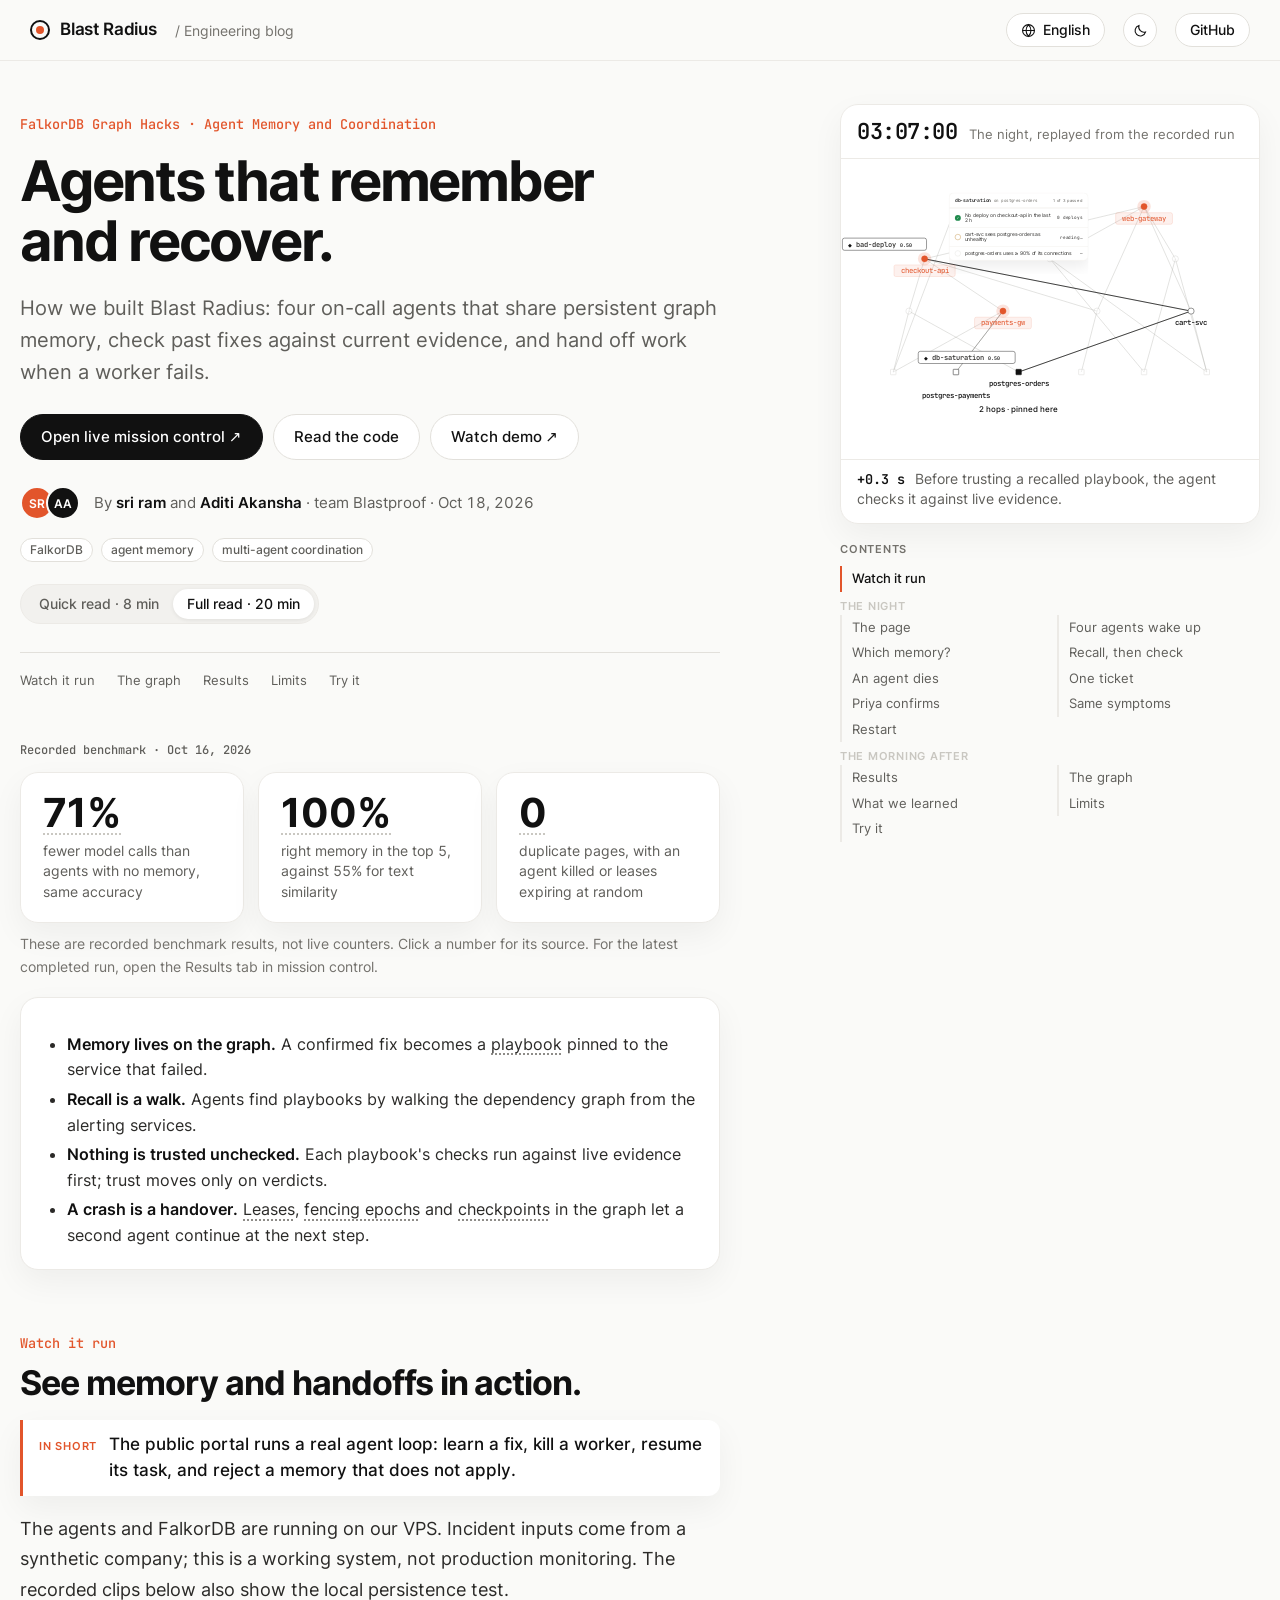
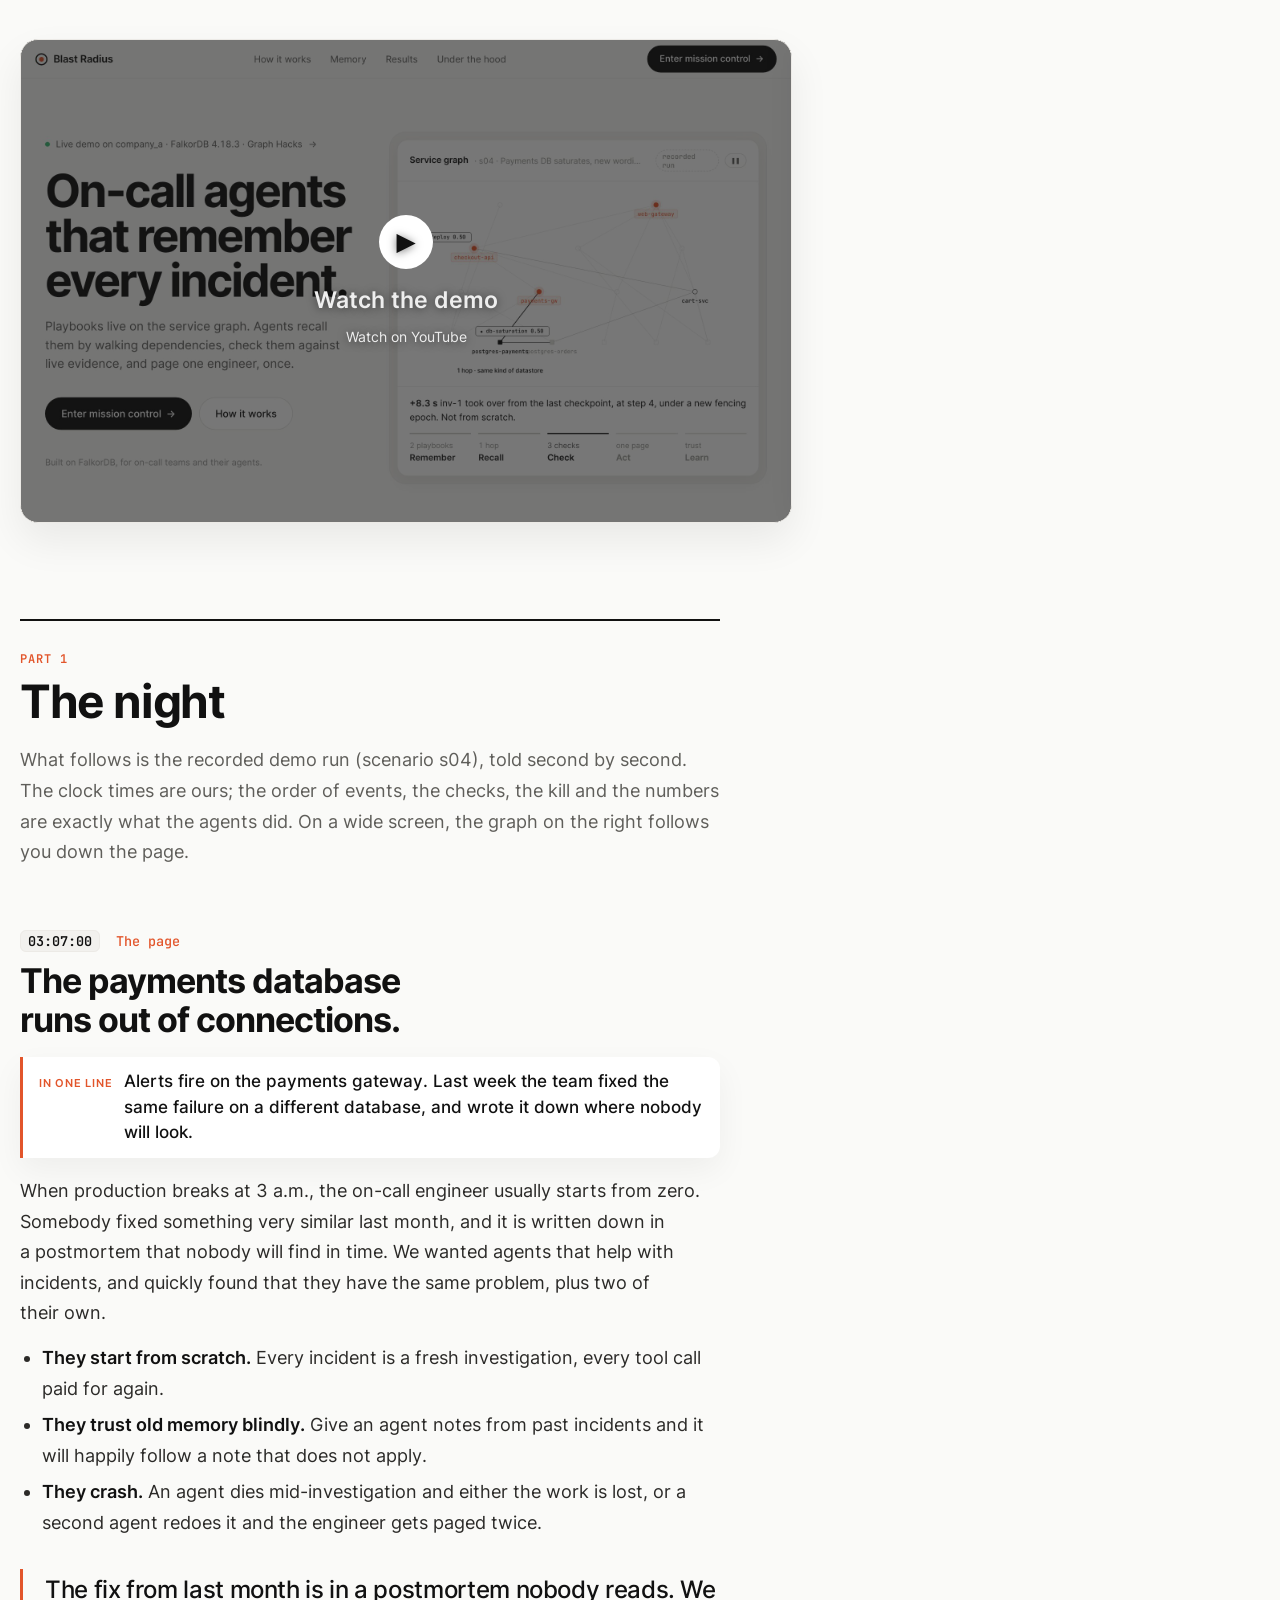
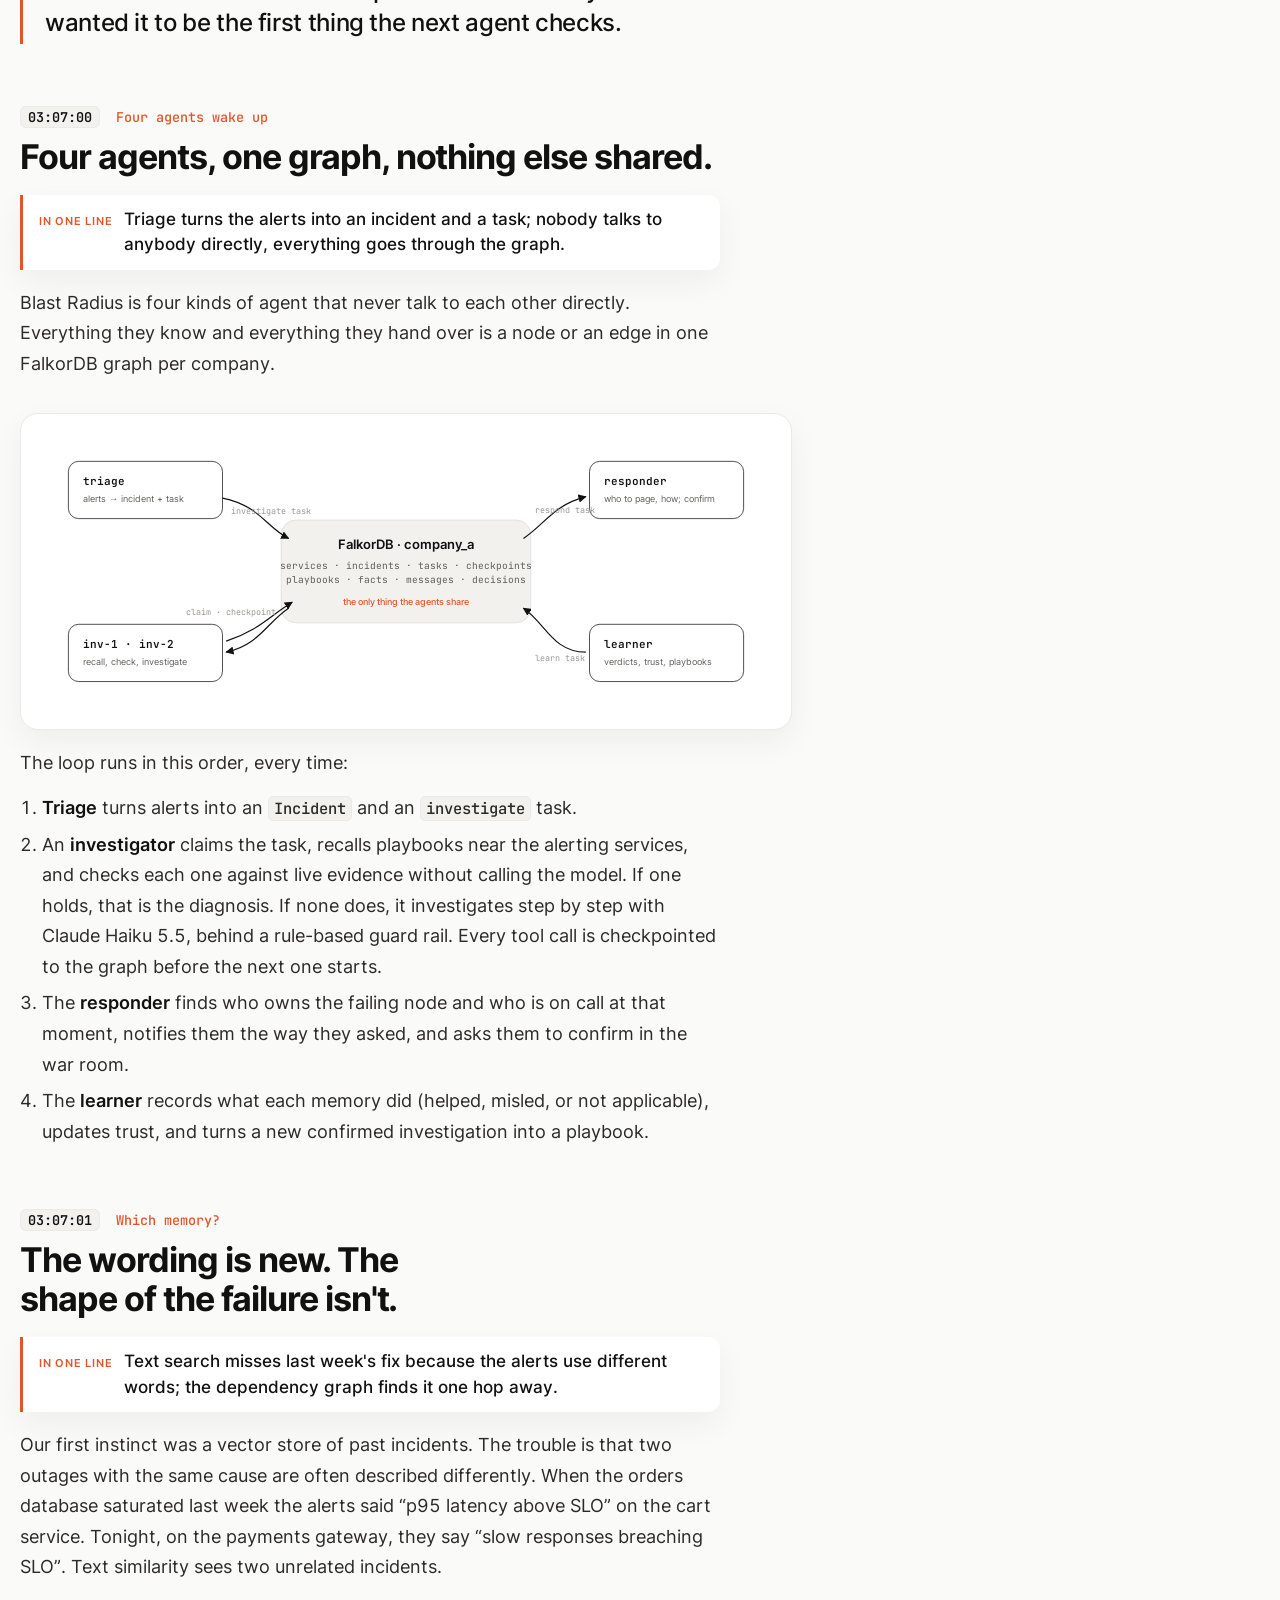
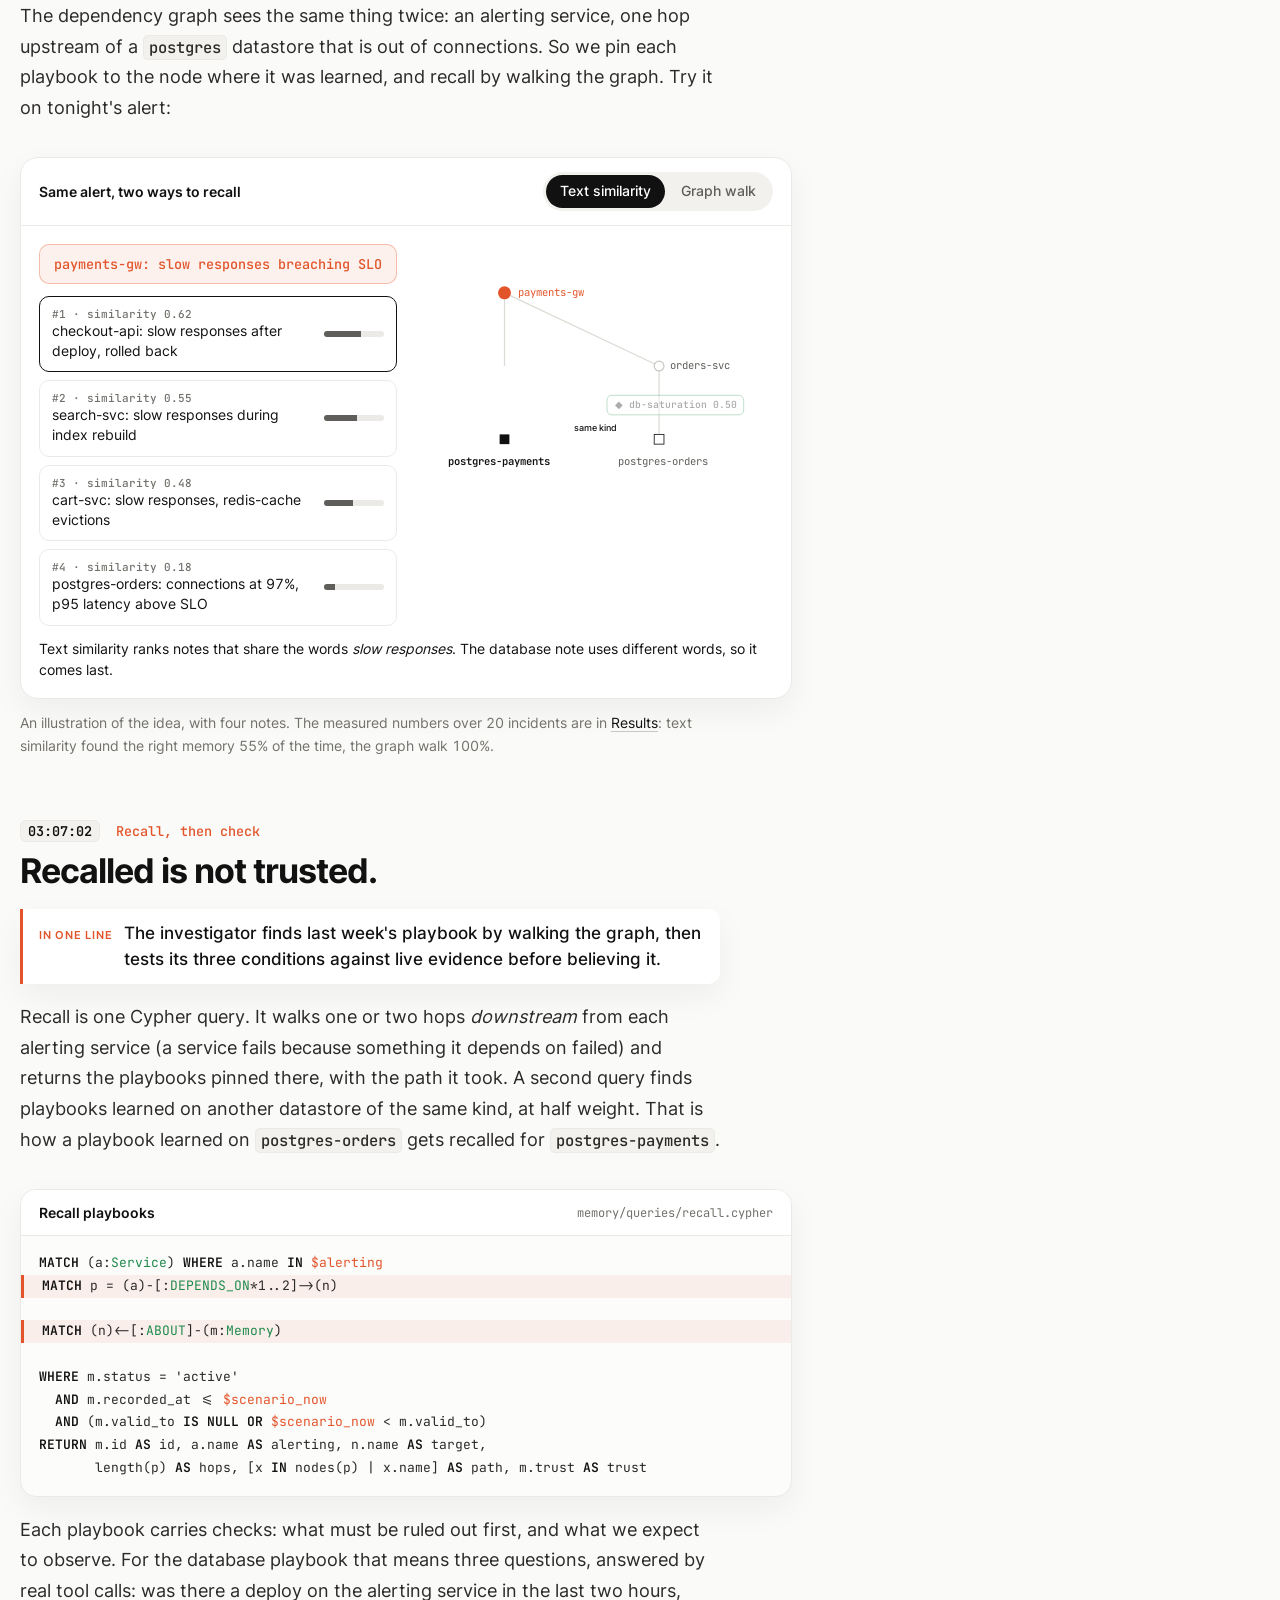
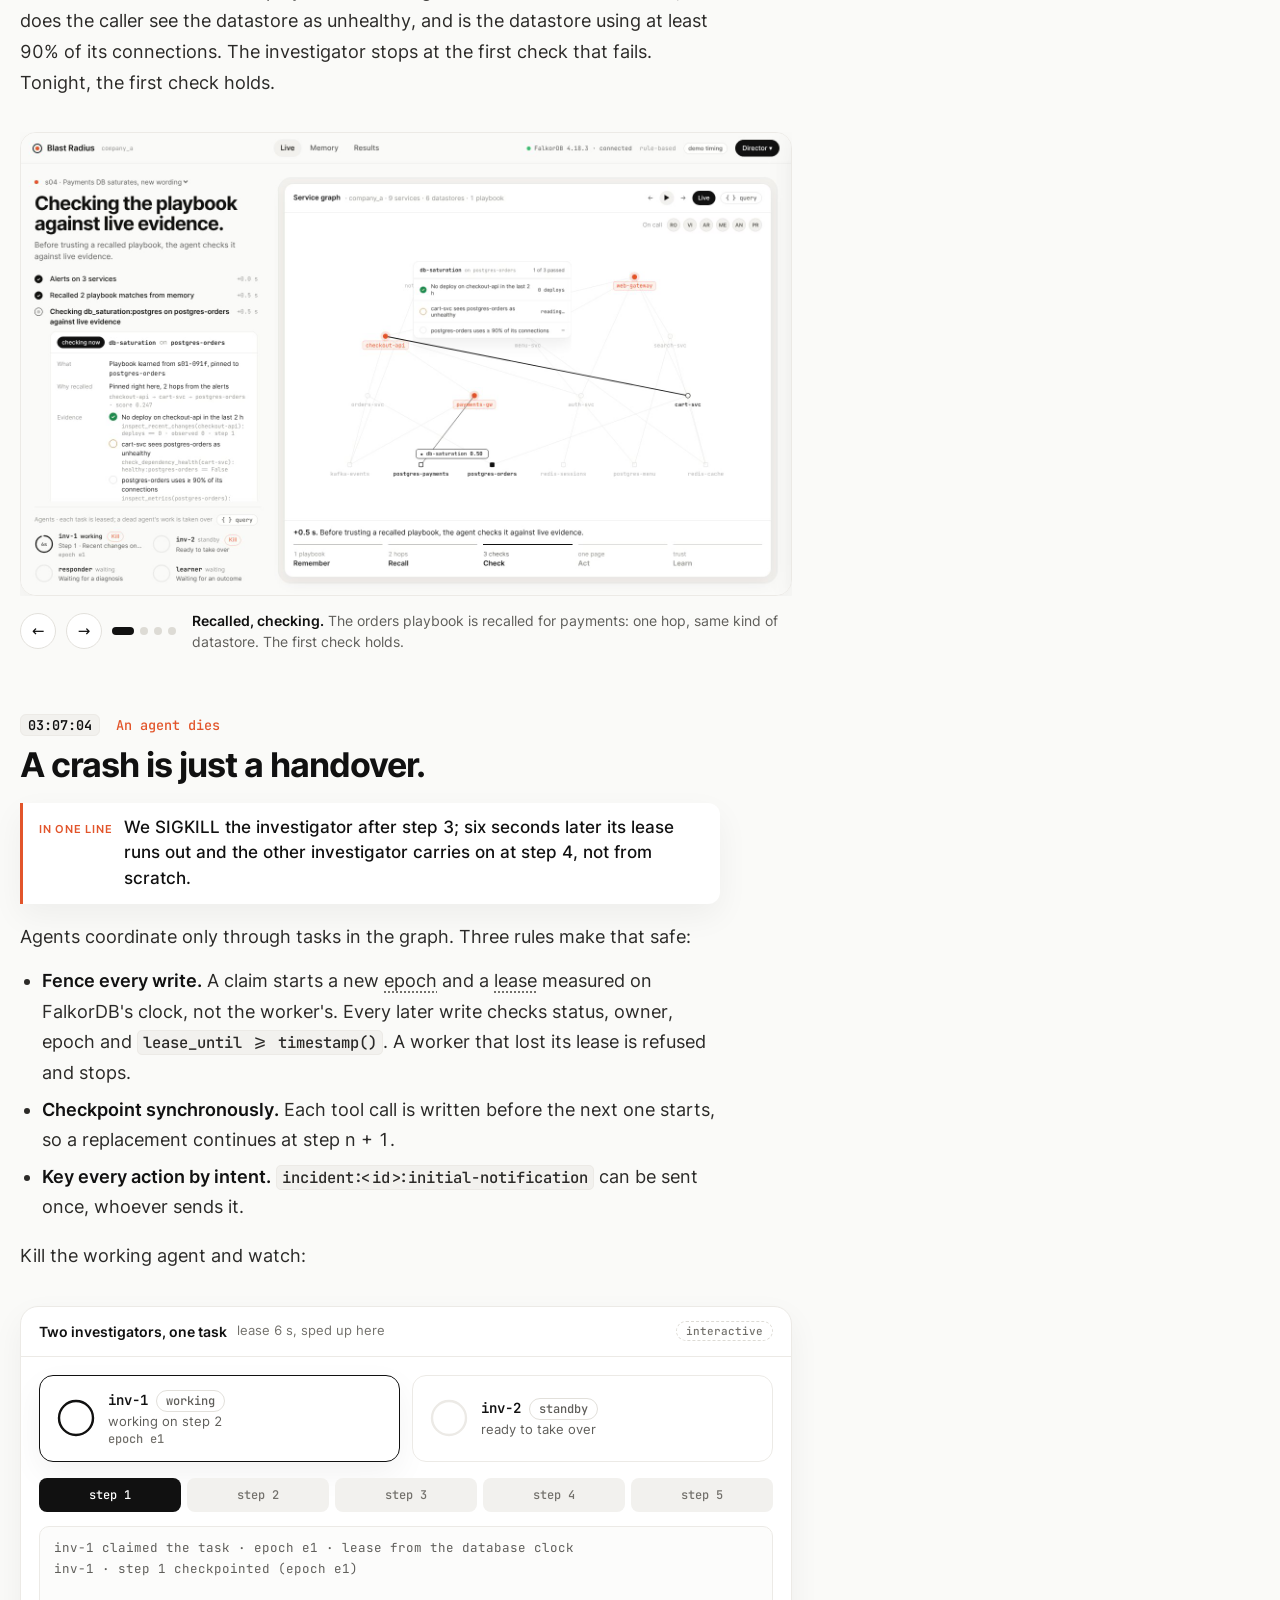
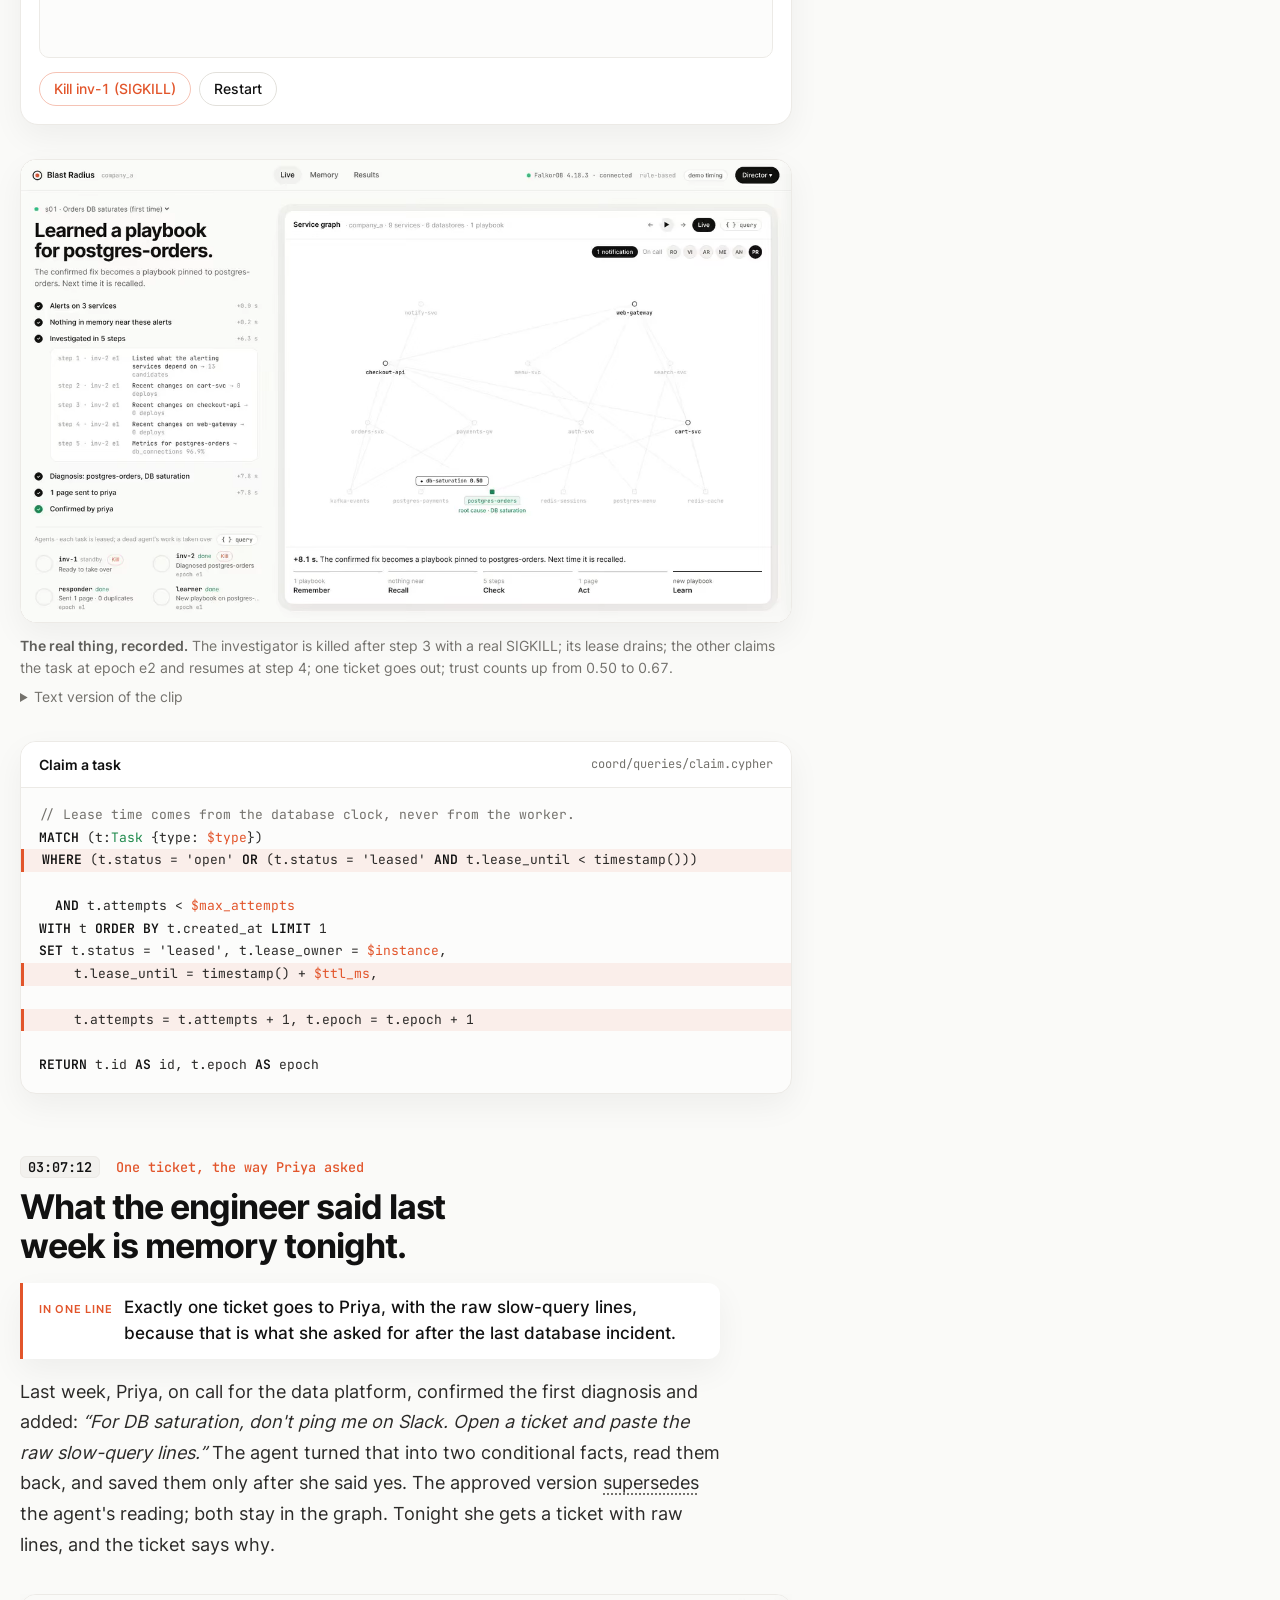
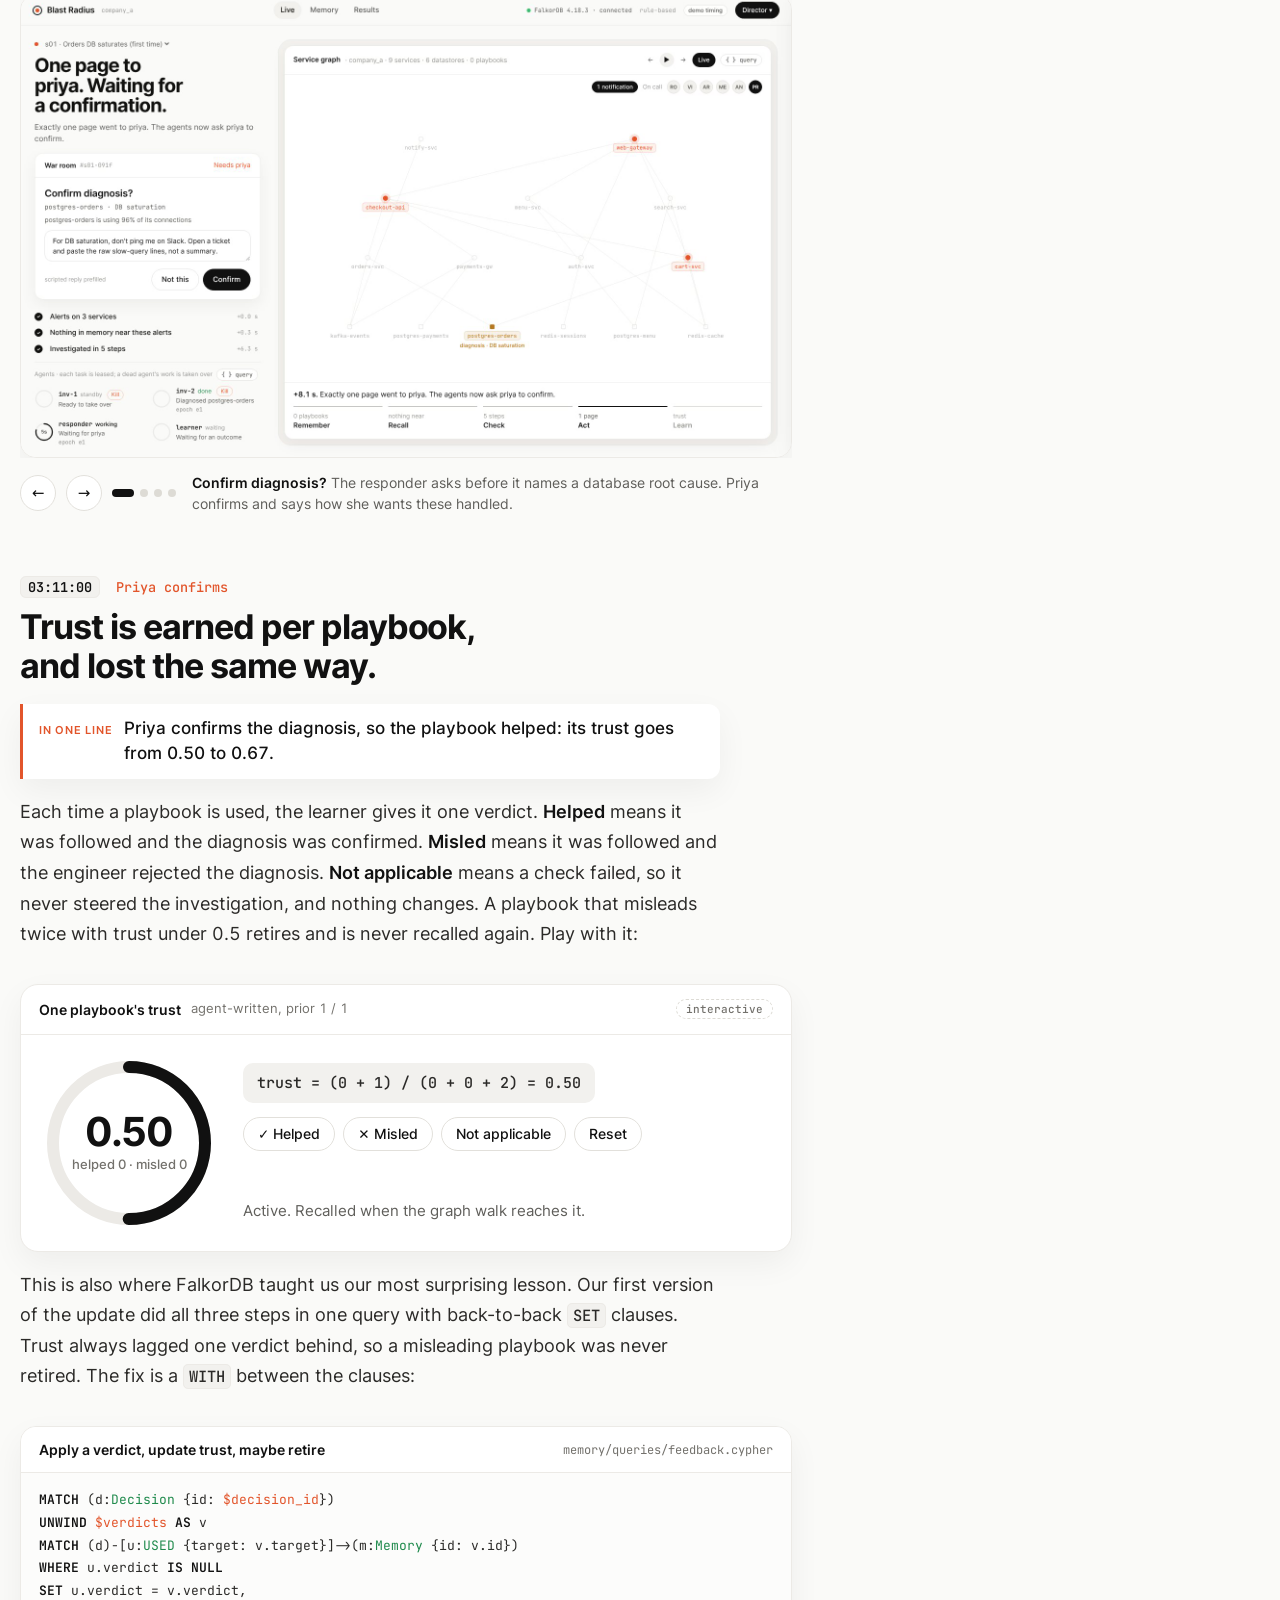
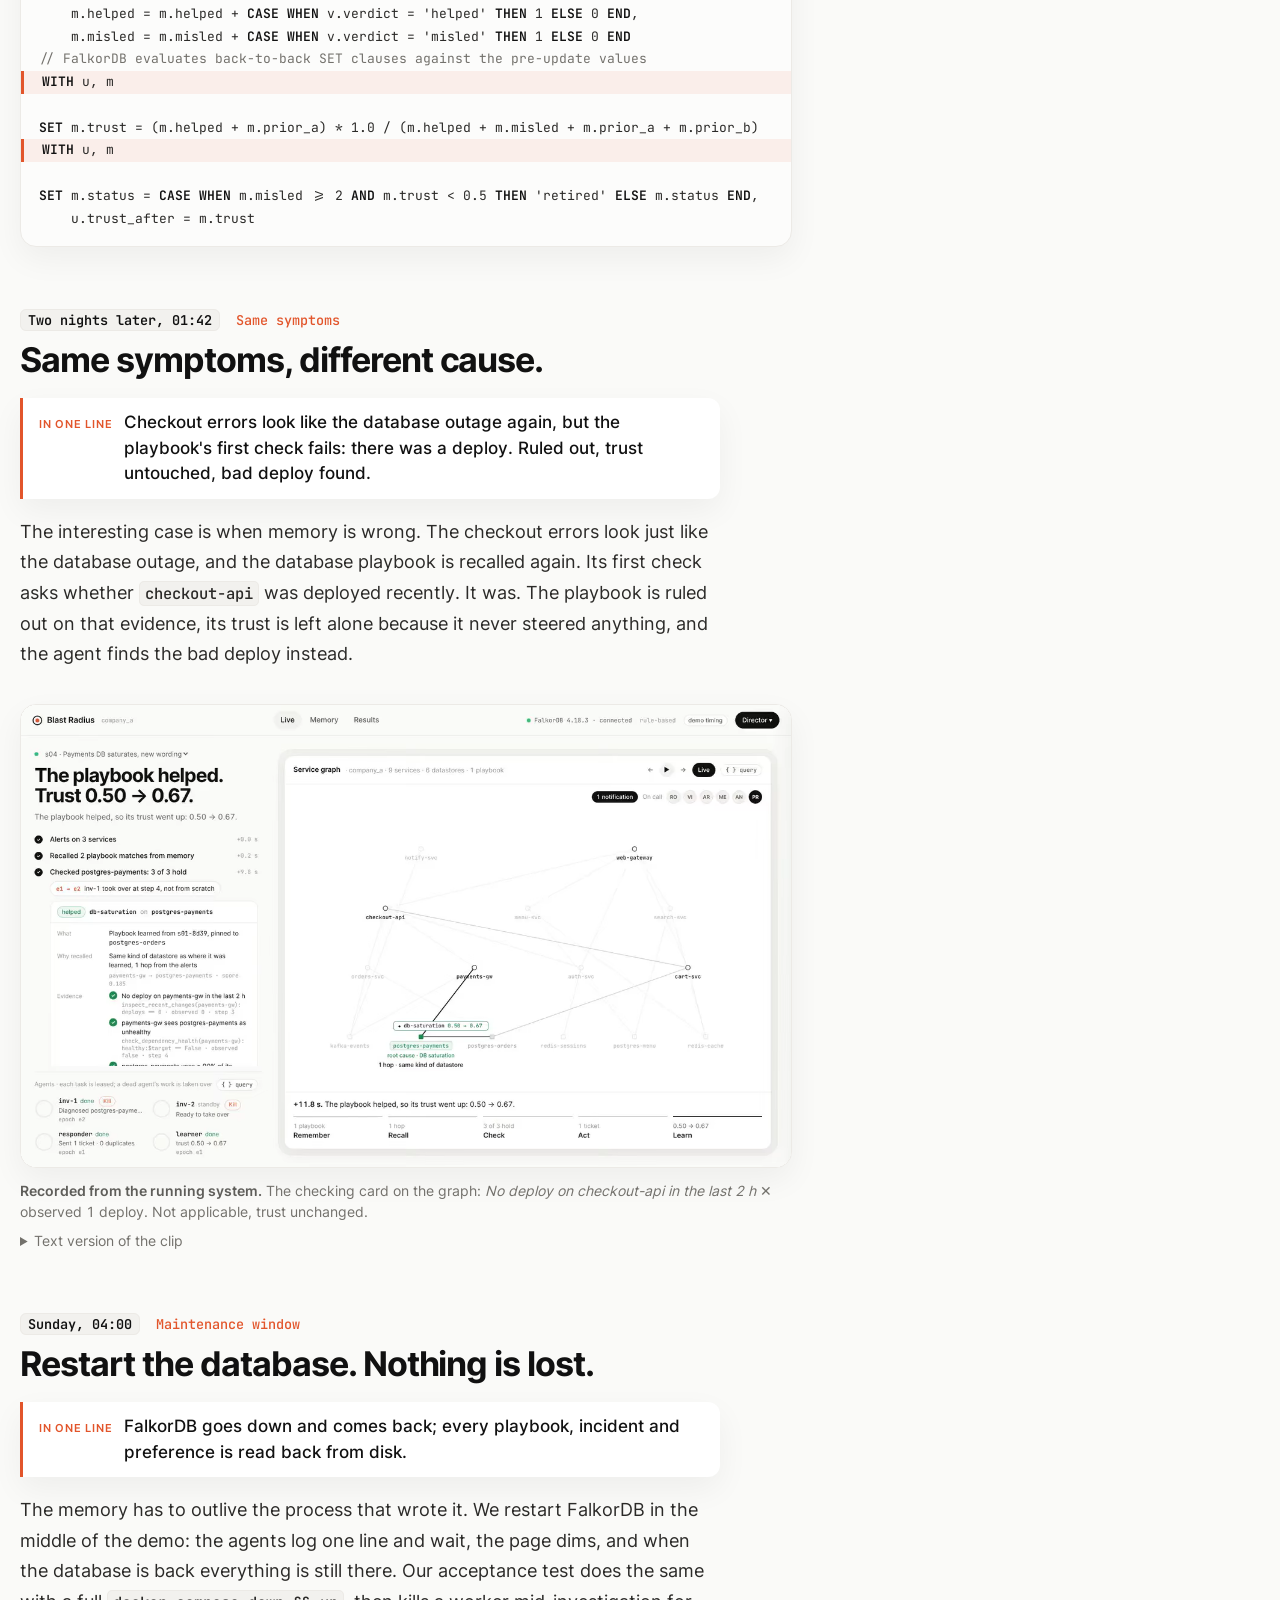
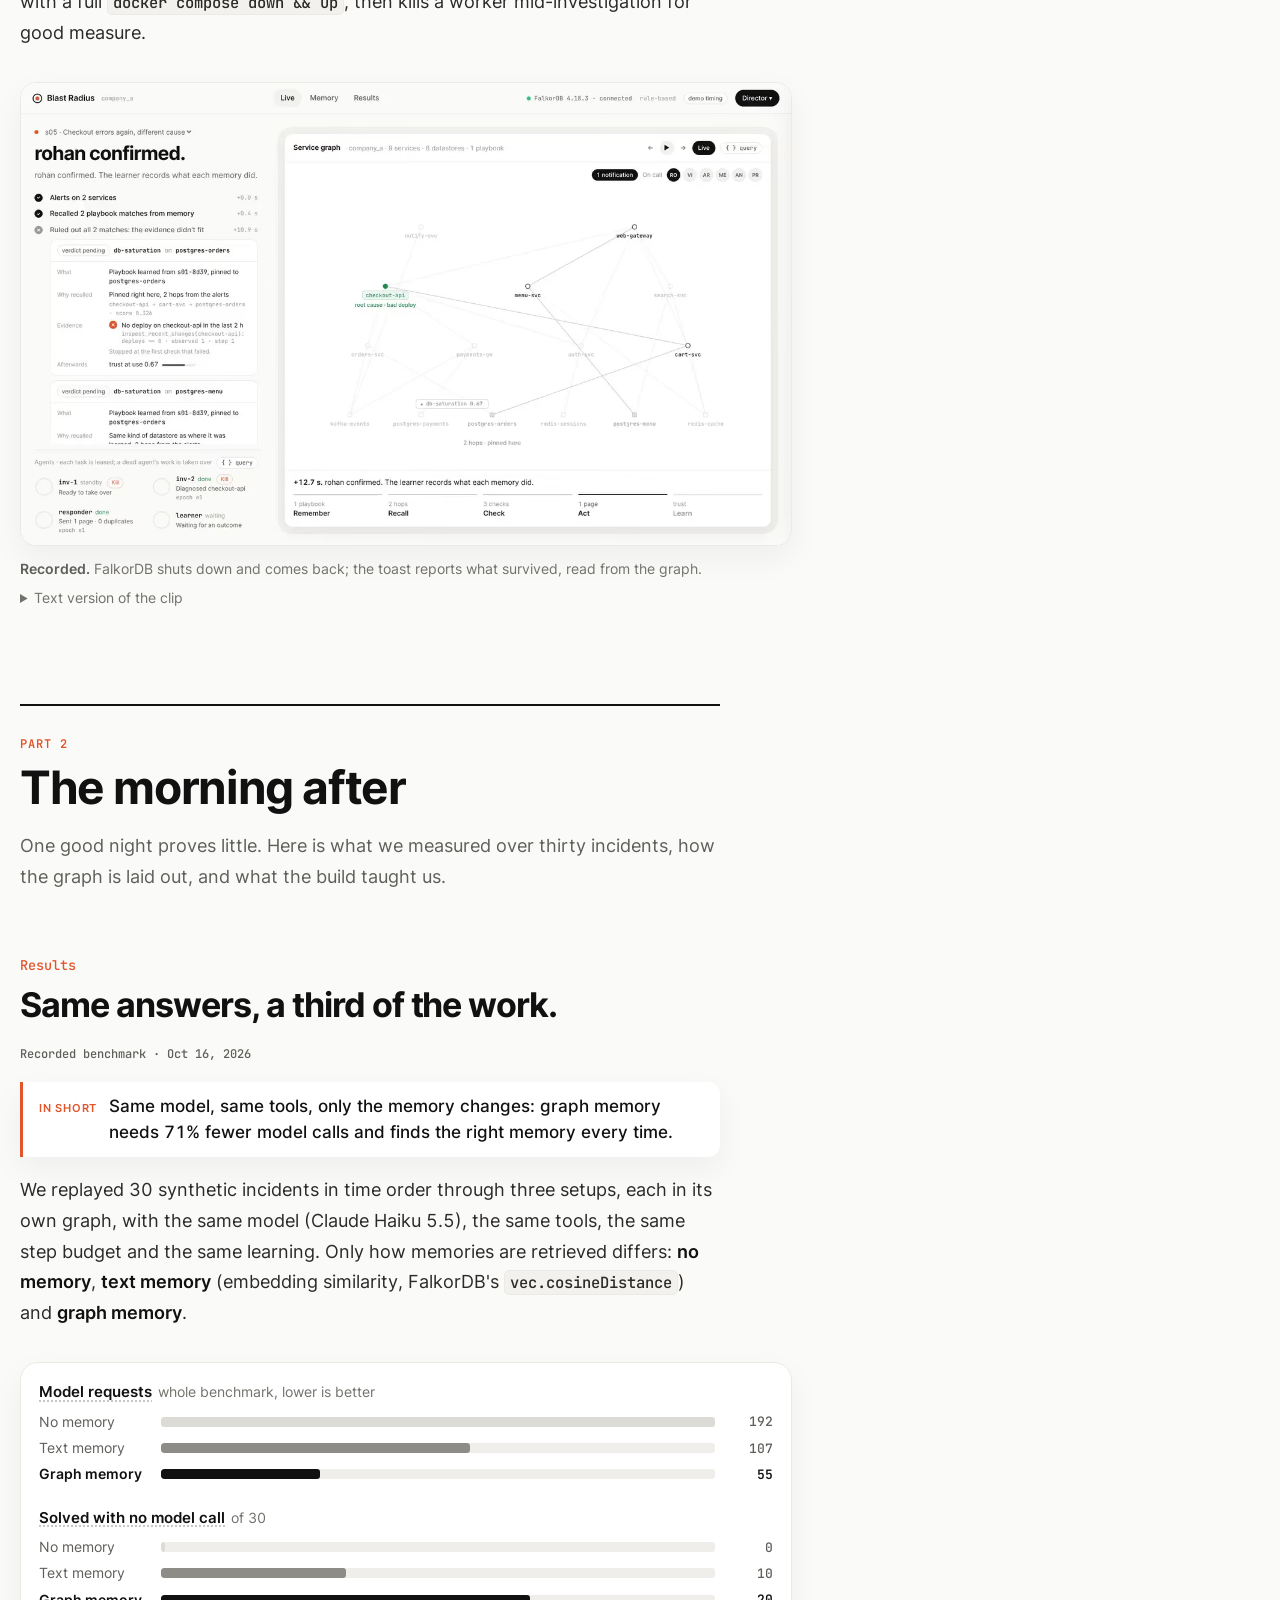
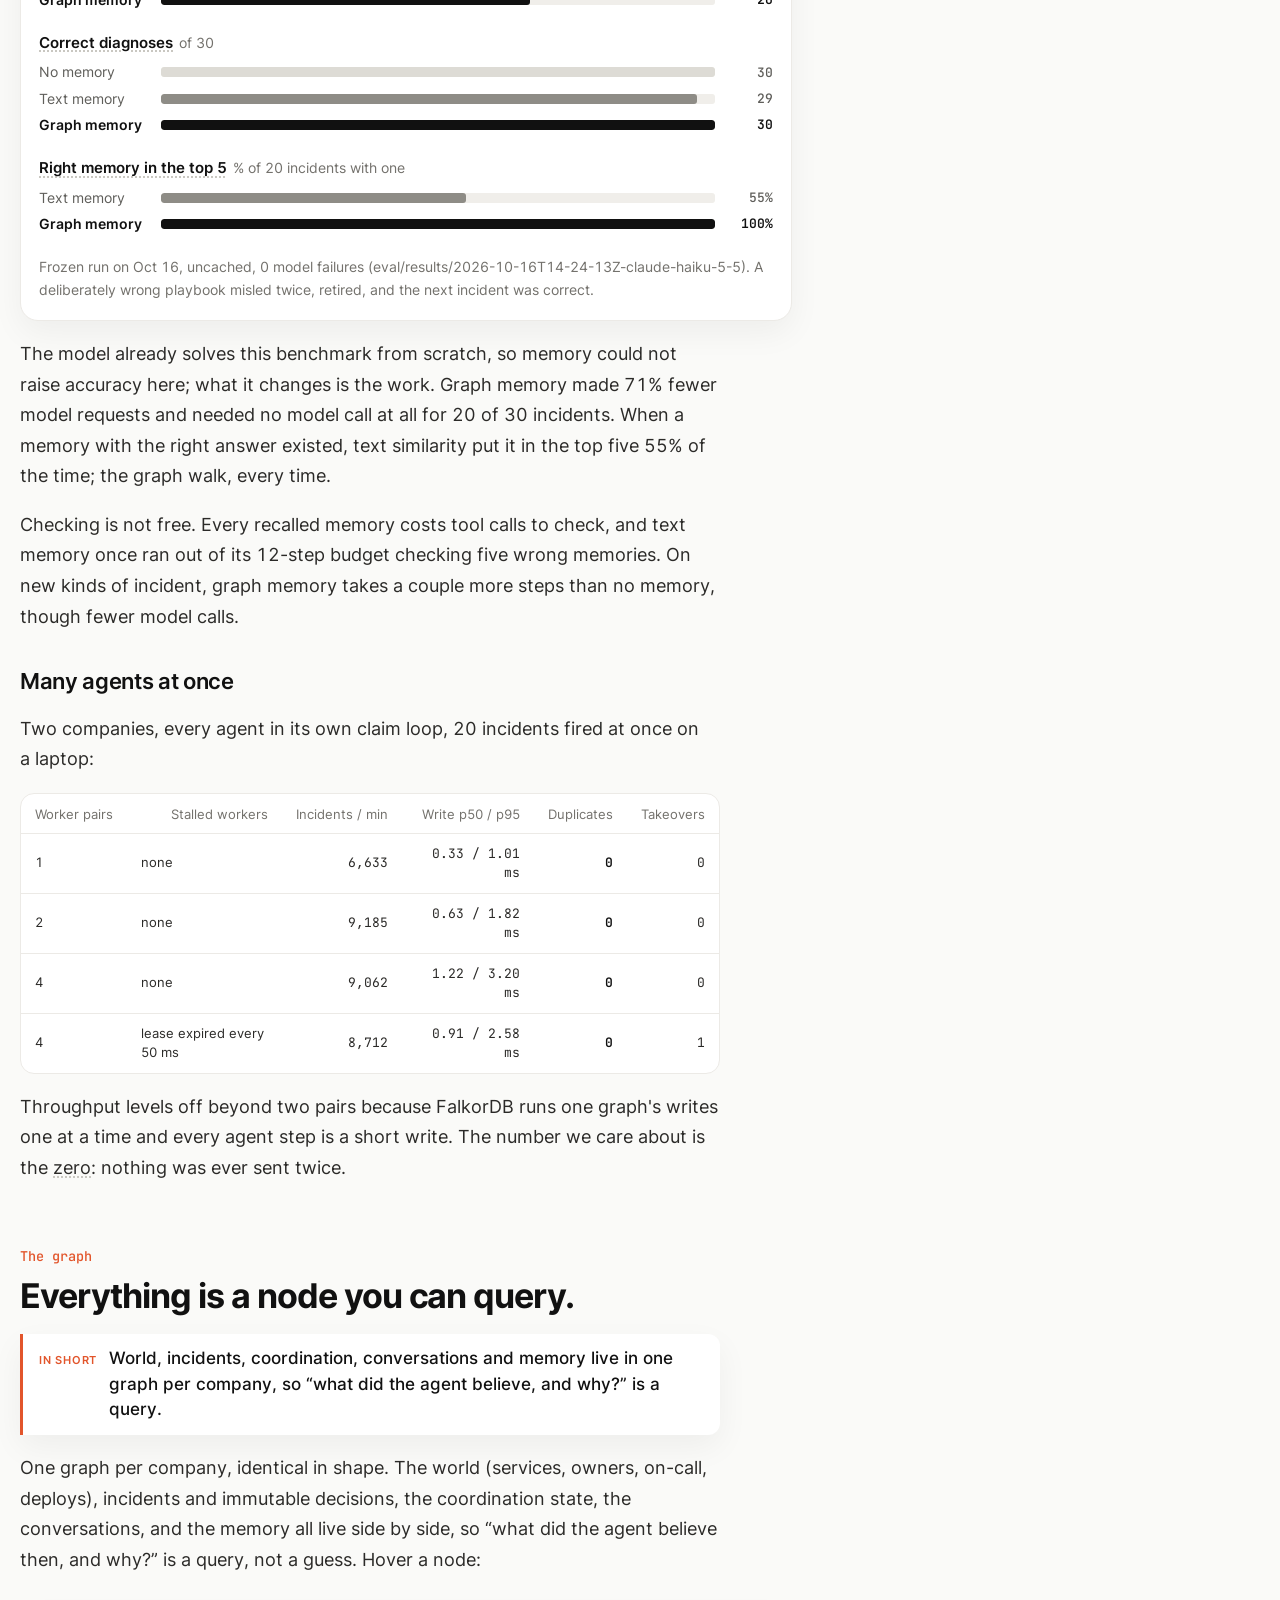
==== commit 35b1572d: "Publish demo video and verified portal updates Link the demo from the landing page, blog and submiss" ====
--- a/docs/blog/index.html
+++ b/docs/blog/index.html
@@ -1,19 +1,25 @@
 <!doctype html>
-<html lang="en">
+<html lang="en" data-theme="light">
 <head>
 <meta charset="utf-8">
 <meta name="viewport" content="width=device-width, initial-scale=1, viewport-fit=cover">
-<title>Teaching on-call agents to remember · Blast Radius</title>
-<meta name="description" content="How we built on-call agents that remember every incident, check that memory against live evidence, and survive being killed mid-investigation. FalkorDB Graph Hacks, Agent Memory and Coordination.">
-<meta property="og:title" content="Teaching on-call agents to remember">
-<meta property="og:description" content="A graph for memory, a lease for coordination, and a lot of checking. Built on FalkorDB for Graph Hacks.">
-<meta property="og:image" content="https://genziitian.github.io/Blastproof/blog/media/og.png">
+<title>Blast Radius: Agents that remember and recover</title>
+<meta name="description" content="How we built Blast Radius: four on-call agents that share persistent graph memory, verify past fixes, and hand off work when a worker fails.">
+<meta property="og:title" content="Agents that remember and recover">
+<meta property="og:description" content="Four on-call agents. Persistent graph memory. Verified fixes and resilient handoffs. Built with FalkorDB for Graph Hacks.">
+<meta property="og:image" content="https://blast.genziitian.in/blog/media/og.png">
 <meta property="og:image:width" content="1200"><meta property="og:image:height" content="630">
-<meta property="og:type" content="article"><meta property="og:url" content="https://genziitian.github.io/Blastproof/blog/">
+<meta property="og:type" content="article"><meta property="og:url" content="https://blast.genziitian.in/blog/">
+<link rel="canonical" href="https://blast.genziitian.in/blog/">
 <meta name="twitter:card" content="summary_large_image">
-<meta name="twitter:title" content="Teaching on-call agents to remember">
-<meta name="twitter:image" content="https://genziitian.github.io/Blastproof/blog/media/og.png">
-<script>/* theme before first paint: the reader's choice, else the system's */ try { document.documentElement.dataset.theme = localStorage.getItem("blog-theme") || (matchMedia("(prefers-color-scheme: dark)").matches ? "dark" : "light"); if (localStorage.getItem("blog-depth") === "quick") document.documentElement.classList.add("quick"); } catch (e) { /* storage blocked */ }</script>
+<meta name="twitter:title" content="Agents that remember and recover">
+<meta name="twitter:image" content="https://blast.genziitian.in/blog/media/og.png">
+<script>/* Light on first visit; preserve an explicit reader choice. */
+try {
+  document.documentElement.dataset.theme = localStorage.getItem("blog-theme") === "dark" ? "dark" : "light";
+  if (localStorage.getItem("blog-depth") === "quick") document.documentElement.classList.add("quick");
+} catch (e) { /* The HTML default remains light when storage is blocked. */ }
+</script>
 <link rel="icon" href="data:image/svg+xml,%3Csvg xmlns='http://www.w3.org/2000/svg' viewBox='0 0 32 32'%3E%3Ccircle cx='16' cy='16' r='13' fill='none' stroke='%23111' stroke-width='3'/%3E%3Ccircle cx='16' cy='16' r='6' fill='%23E2552B'/%3E%3C/svg%3E">
 <link rel="stylesheet" href="assets/v2.css">
 <style>
@@ -34,10 +40,10 @@
 .toc a { display: block; color: var(--t2); padding: 3px 0 3px 10px; border-left: 2px solid var(--line); }
 .toc a:hover { color: var(--ink); } .toc a.on { color: var(--ink); border-left-color: var(--sig); font-weight: 500; }
 .col { max-width: var(--col); }
-header.hero { padding-block: 72px 36px; }
+header.hero { padding-block: 54px 30px; }
 .kicker { font: 500 13.5px var(--mono); color: var(--sig); }
-h1 { font: 700 60px/1.02 var(--sans); letter-spacing: -.04em; margin: 18px 0 0; text-wrap: balance; }
-.dek { font-size: 21px; line-height: 1.5; color: var(--t2); margin: 20px 0 0; text-wrap: pretty; }
+h1 { font: 700 56px/1.08 var(--sans); letter-spacing: -.04em; margin: 18px 0 0; text-wrap: balance; }
+.dek { font-size: 20px; line-height: 1.6; color: var(--t2); margin: 20px 0 0; text-wrap: pretty; }
 .byline { display: flex; align-items: center; gap: 14px; margin-top: 26px; font-size: 14.5px; color: var(--t2); flex-wrap: wrap; }
 .byline .avs { display: flex; } .byline .avs span { width: 34px; height: 34px; border-radius: 50%; display: grid; place-items: center; font: 600 12px var(--sans); color: #fff; background: var(--ink); border: 2px solid var(--bg); margin-left: -8px; }
 .byline .avs span:first-child { margin-left: 0; background: var(--sig); }
@@ -45,9 +51,9 @@
 .tags { display: flex; gap: 8px; margin-top: 18px; flex-wrap: wrap; }
 .btns { display: flex; gap: 10px; margin-top: 26px; flex-wrap: wrap; }
 .btns .pill { padding: 11px 20px; }
-h2 { font: 700 38px/1.08 var(--sans); letter-spacing: -.03em; margin: 0; text-wrap: balance; }
+h2 { font: 700 34px/1.14 var(--sans); letter-spacing: -.03em; margin: 0; text-wrap: balance; }
 h3 { font: 600 22px/1.25 var(--sans); letter-spacing: -.015em; margin: 36px 0 0; }
-section.s { padding-top: 84px; scroll-margin-top: 70px; }
+section.s { padding-top: 64px; scroll-margin-top: 70px; }
 .s .eyebrow { margin-bottom: 12px; display: block; }
 p, li { font-size: 18px; line-height: 1.7; color: var(--ink2); }
 article p { margin: 18px 0 0; text-wrap: pretty; }
@@ -62,7 +68,7 @@
 figcaption b { color: var(--t2); font-weight: 600; }
 .shot { border-radius: 16px; border: 1px solid var(--line); box-shadow: var(--shadow); overflow: hidden; background: var(--paper); }
 .shot img, .shot video { display: block; width: 100%; height: auto; }
-.tldr { margin-top: 40px; display: grid; grid-template-columns: repeat(3, minmax(0, 1fr)); gap: 14px; }
+.tldr { margin-top: 12px; display: grid; grid-template-columns: repeat(3, minmax(0, 1fr)); gap: 14px; }
 .tile { padding: 20px 22px; } .tile b { display: block; font: 700 40px/1 var(--sans); letter-spacing: -.035em; } .tile span { display: block; font-size: 14px; color: var(--t2); margin-top: 8px; line-height: 1.45; }
 .summary { margin-top: 18px; padding: 20px 24px; } .summary li { font-size: 16px; line-height: 1.6; margin-top: 4px; }
 /* demo figures */
@@ -172,7 +178,7 @@
 .term .g { color: #8f8d87; } .term .r { color: #ff8a65; } .term .ok { color: #7ee2a8; }
 .copy { position: relative; } .copy button { position: absolute; top: 10px; right: 10px; border: 1px solid #3a3936; background: #222120; color: #e7e6e2; border-radius: 8px; font-size: 12px; padding: 4px 10px; }
 footer.end { max-width: var(--wide); margin: 100px auto 0; border-top: 1px solid var(--line); padding-block: 28px 60px; display: flex; gap: 16px; justify-content: space-between; color: var(--t3); font-size: 14px; flex-wrap: wrap; }
-@media (max-width: 1100px) { .layout { grid-template-columns: minmax(0, 1fr); } .rail { display: none; } }
+@media (max-width: 1100px) { .layout { grid-template-columns: minmax(0, 1fr); max-width: 860px; } .rail { display: none; } }
 @media (min-width: 1101px) { .heroviz { display: none; } }
 @media (max-width: 600px) {
   .demo .dh { flex-wrap: nowrap; padding: 12px 14px; } .demo .dh .tag-live { display: none; } .demo .dh b { white-space: nowrap; }
@@ -210,7 +216,7 @@
 .depth { display: inline-flex; margin-top: 22px; padding: 4px; border-radius: 999px; background: var(--sunk); border: 1px solid var(--line); }
 .depth button { border: 0; background: none; padding: 7px 14px; border-radius: 999px; font: 500 13.5px var(--sans); color: var(--t2); }
 .depth button.on { background: var(--paper); color: var(--ink); box-shadow: 0 1px 4px rgba(0,0,0,.08); }
-html.quick article .s > p, html.quick article .s > ul, html.quick article .s > ol, html.quick article .col > p:not(.rchint), html.quick article .col > ol,
+html.quick article .s > p:not(.benchmark-label):not(.demo-context), html.quick article .s > ul, html.quick article .s > ol, html.quick article .col > p:not(.rchint):not(.benchmark-label):not(.dek):not(.demo-context), html.quick article .col > ol,
 html.quick article blockquote, html.quick .deep, html.quick .lesson p, html.quick .lesson .term { display: none; }
 html.quick .lessons { gap: 8px; } html.quick .lesson { padding: 14px 20px; }
 /* receipts */
@@ -241,7 +247,7 @@
   --ink: #F2F1EE; --ink2: #D9D8D3; --t2: #ABA9A3; --t3: #7F7D78; --t4: #5A5853; --sig: #F26A40; --sig-bg: rgba(242, 106, 64, .12); --ok: #3DBE74; --ok-bg: rgba(61, 190, 116, .12);
   --shadow: 0 12px 32px rgba(0, 0, 0, .35); --shadow2: 0 18px 40px rgba(0, 0, 0, .5); color-scheme: dark; }
 [data-theme=dark] .top { background: rgba(18, 18, 17, .88); }
-[data-theme=dark] .pill.dark { color: #111; }
+[data-theme=dark] .pill.dark, [data-theme=dark] .seg2 button.on { color: #111; }
 [data-theme=dark] .byline .avs span { color: #111; } [data-theme=dark] .byline .avs span:first-child { color: #fff; }
 [data-theme=dark] svg [fill="#fff"], [data-theme=dark] svg [fill="#FFF"], [data-theme=dark] svg [fill="#FFFFFF"], [data-theme=dark] svg [fill="#ffffff"] { fill: var(--paper); }
 [data-theme=dark] svg [fill="#111"], [data-theme=dark] svg [fill="#111111"] { fill: var(--ink); }
@@ -272,13 +278,45 @@
 [dir=rtl] code, [dir=rtl] .ln { direction: ltr; unicode-bidi: isolate; }
 [dir=rtl] pre, [dir=rtl] .term, [dir=rtl] .heroviz, [dir=rtl] .railcard .gbody, [dir=rtl] .railcard .rcap, [dir=rtl] .railcard .clock, [dir=rtl] .mini, [dir=rtl] .dm svg, [dir=rtl] .tbl td, [dir=rtl] .steps5, [dir=rtl] .brow .tr, [dir=rtl] .formula { direction: ltr; }
 @media (max-width: 560px) { .top .gh { display: none; } .top .crumb { display: none; } }
+
+/* Editorial navigation and a clear distinction between the article and live runs. */
+.skip { position: fixed; top: 8px; left: 16px; z-index: 120; padding: 10px 16px; background: var(--ink); color: var(--bg); border-radius: 8px; transform: translateY(-180%); }
+.skip:focus { transform: translateY(0); }
+:focus-visible { outline: 2px solid var(--sig); outline-offset: 4px; }
+.jumpnav { display: flex; flex-wrap: wrap; gap: 10px 22px; margin-top: 28px; padding-top: 18px; border-top: 1px solid var(--line2); }
+.jumpnav a { font-size: 13px; color: var(--t2); text-decoration: underline; text-underline-offset: 5px; text-decoration-color: transparent; }
+.jumpnav a:hover { color: var(--ink); text-decoration-color: var(--sig); }
+article p.benchmark-label { font: 500 12px/1.6 var(--mono); color: var(--t2); margin-top: 20px; }
+.portal-preview { background: #161615; }
+.portal-preview img { opacity: .42; filter: none; }
+.portal-preview .play > span { padding: 24px; }
+.portal-preview .play i { width: 54px; height: 54px; padding: 0; color: #111; font-size: 25px; }
+.portal-preview .play b { font-size: 23px; margin-bottom: 8px; }
+.portal-preview .play span { line-height: 1.5; }
+@media (max-width: 700px) {
+  header.hero { padding-block: 36px 22px; }
+  h1 { font-size: clamp(34px, 8.8vw, 44px); letter-spacing: -.035em; }
+  .kicker { font-size: 11px; line-height: 1.7; }
+  .byline { display: grid; grid-template-columns: auto minmax(0, 1fr); font-size: 13px; line-height: 1.6; gap: 10px; }
+  .tags { gap: 6px; } .tags .chip { font-size: 10.5px; }
+  .tldr { grid-template-columns: repeat(3, minmax(0, 1fr)); gap: 8px; }
+  .tile { padding: 16px 12px; } .tile b { font-size: 30px; } .tile span { font-size: 12px; line-height: 1.5; }
+  .summary { padding: 14px 18px; }
+  .btns { gap: 8px; } .btns .pill { padding: 11px 14px; font-size: 13px; }
+  .btns .pill.dark { flex: 1 1 100%; text-align: center; justify-content: center; }
+  .beat { display: block; } .beat .tl { display: block; margin-bottom: 6px; }
+  .part { margin-top: 64px; } .part h2 { font-size: 36px; }
+  .portal-preview .play b { font-size: 19px; } .portal-preview .play span { font-size: 12px; }
+  .portal-preview .play i { width: 42px; height: 42px; margin-bottom: 8px; }
+}
 </style>
 </head>
 <body>
+<a class="skip" href="#main">Skip to article</a>
 <div class="progress" id="progress"></div>
 <div class="top"><div class="in">
   <a class="brand" id="brand" href="https://github.com/Genziitian/Blastproof"><span class="logo"><i></i></span>Blast Radius</a>
-  <span data-i18n="k1" class="crumb">/ Blog · Teaching on-call agents to remember</span><span class="grow"></span>
+  <span data-i18n="k1" class="crumb">/ Engineering blog</span><span class="grow"></span>
   <div class="lang"><button class="pill sm" id="langbtn" aria-haspopup="true" aria-expanded="false" aria-label="Language"><svg width="15" height="15" viewBox="0 0 24 24" fill="none" stroke="currentColor" stroke-width="1.8" aria-hidden="true"><circle cx="12" cy="12" r="9.5"/><path d="M2.5 12h19M12 2.5c2.6 2.8 3.9 6 3.9 9.5s-1.3 6.7-3.9 9.5c-2.6-2.8-3.9-6-3.9-9.5s1.3-6.7 3.9-9.5z"/></svg><span id="langname">English</span></button>
     <div class="langmenu" id="langmenu" hidden>
       <button data-lang="en"><span>English</span></button>
@@ -294,33 +332,31 @@
   <a class="pill sm gh" href="https://github.com/Genziitian/Blastproof" target="_blank" rel="noopener">GitHub</a>
 </div></div>
 
-<div class="page"><div class="layout">
+<main class="page" id="main"><div class="layout">
 <article>
   <div class="xbar" id="xbar" hidden><span id="xtext"></span><button id="xorig">English</button></div>
   <header class="hero col">
     <div data-i18n="k2" class="kicker">FalkorDB Graph Hacks · Agent Memory and Coordination</div>
-    <h1 data-i18n="k3">Teaching <span style="white-space:nowrap">on-call</span> agents to remember.</h1>
-    <p data-i18n="k4" class="dek">One night, one outage, one agent killed halfway through. This is the story of a team of incident agents that keep their memory on the service graph, check every memory against live evidence before trusting it, and carry on when one of them dies. Then, the morning after: what we measured and what FalkorDB taught us.</p>
+    <h1 data-i18n="k3">Agents that remember<br>and recover.</h1>
+    <p data-i18n="k4" class="dek">How we built Blast Radius: four on-call agents that share persistent graph memory, check past fixes against current evidence, and hand off work when a worker fails.</p>
+    <div class="btns"><a data-i18n="k8" class="pill dark" href="https://blast.genziitian.in/mission-control" target="_blank" rel="noopener">Open live mission control ↗</a><a data-i18n="k9" class="pill" href="https://github.com/Genziitian/Blastproof" target="_blank" rel="noopener">Read the code</a><a data-i18n="k10" class="pill" href="https://youtu.be/ubFTOB0ZIh0" target="_blank" rel="noopener">Watch demo ↗</a></div>
     <div class="byline"><span class="avs"><span>SR</span><span>AA</span></span><span data-i18n="k5">By <b>sri ram</b> and <b>Aditi Akansha</b> · team Blastproof · Oct 18, 2026</span></div>
-    <div class="tags"><span class="chip">FalkorDB</span><span class="chip">Cypher</span><span class="chip">agent memory</span><span class="chip">multi-agent coordination</span><span class="chip">Claude Haiku 5.5</span></div>
+    <div class="tags"><span class="chip">FalkorDB</span><span class="chip">agent memory</span><span class="chip">multi-agent coordination</span></div>
     <div class="depth" role="radiogroup" aria-label="Reading depth"><button data-i18n="k6" role="radio" data-depth="quick">Quick read · <span id="min-quick">5</span> min</button><button data-i18n="k7" role="radio" data-depth="full">Full read · <span id="min-full">14</span> min</button></div>
-    <div class="btns"><a data-i18n="k8" class="pill dark" href="#demo">Watch the demo ▶</a><a data-i18n="k9" class="pill" href="https://github.com/Genziitian/Blastproof" target="_blank" rel="noopener">Read the code</a><a data-i18n="k10" class="pill" href="#try">Run it locally</a></div>
+    <nav class="jumpnav" aria-label="Article shortcuts">
+      <a data-i18n="k193" href="#demo">Watch it run</a><a data-i18n="k206" href="#model">The graph</a><a data-i18n="k205" href="#results">Results</a><a data-i18n="k208" href="#limits">Limits</a><a data-i18n="k209" href="#try">Try it</a>
+    </nav>
   </header>
 
-  <figure class="wide card demo heroviz" aria-label="Replay of a recorded incident">
-    <div class="dh"><b data-i18n="k11">Service graph</b><span data-i18n="k12" class="m" id="hero-title">· s04 · Payments DB saturates</span><span class="grow"></span><span data-i18n="k13" class="tag-live">replay of a recorded run · same code as the app</span>
-      <button class="qbtn" id="hero-play" aria-label="Pause the replay">❚❚</button></div>
-    <div class="gbody" id="hero-graph"></div>
-    <div class="foot"><div class="capt" id="hero-cap"></div><div class="stages" id="hero-stages"></div></div>
-  </figure>
 
   <div class="col">
+    <p class="benchmark-label" data-i18n="k300">Recorded benchmark · Oct 16, 2026</p>
     <div class="tldr">
       <div class="card tile"><b><button class="rc" data-r="calls">71%</button></b><span data-i18n="k14">fewer model calls than agents with no memory, same accuracy</span></div>
       <div class="card tile"><b><button class="rc" data-r="recall">100%</button></b><span data-i18n="k15">right memory in the top 5, against 55% for text similarity</span></div>
       <div class="card tile"><b><button class="rc" data-r="dup">0</button></b><span data-i18n="k16">duplicate pages, with an agent killed or leases expiring at random</span></div>
     </div>
-    <p data-i18n="k17" class="rchint">Every number on this page has a receipt: click it to see the result file it comes from and the command that reruns it.</p>
+    <p data-i18n="k17" class="rchint">These are recorded benchmark results, not live counters. Click a number for its source. For the latest completed run, open the Results tab in mission control.</p>
     <div class="card summary"><ul>
       <li data-i18n="k18"><strong>Memory lives on the graph.</strong> A confirmed fix becomes a <dfn data-g="playbook">playbook</dfn> pinned to the service that failed.</li>
       <li data-i18n="k19"><strong>Recall is a walk.</strong> Agents find playbooks by walking the dependency graph from the alerting services.</li>
@@ -329,15 +365,22 @@
     </ul></div>
   </div>
 
+  <figure class="wide card demo heroviz" aria-label="Replay of a recorded incident">
+    <div class="dh"><b data-i18n="k11">Service graph</b><span data-i18n="k12" class="m" id="hero-title">· s04 · Payments DB saturates</span><span class="grow"></span><span data-i18n="k13" class="tag-live">replay of a recorded run · same code as the app</span>
+      <button class="qbtn" id="hero-play" aria-label="Pause the replay">❚❚</button></div>
+    <div class="gbody" id="hero-graph"></div>
+    <div class="foot"><div class="capt" id="hero-cap"></div><div class="stages" id="hero-stages"></div></div>
+  </figure>
+
   <section class="s col" id="demo">
     <span data-i18n="k22" class="eyebrow">Watch it run</span>
-    <h2 data-i18n="k23">The whole night in three minutes.</h2>
-    <div class="beat"><span data-i18n="k24" class="tl">In short</span><span data-i18n="k25">The video runs the loop live: a first incident with nothing in memory, a database restart, a related outage where we kill the investigator, and an outage that only looks the same.</span></div>
-    <p data-i18n="k26">Everything in it is the running system on a synthetic company of nine services and six datastores. Below, we slow the same run down to human speed.</p>
+    <h2 data-i18n="k23">See memory and handoffs in action.</h2>
+    <div class="beat"><span data-i18n="k24" class="tl">In short</span><span data-i18n="k25">The public portal runs a real agent loop: learn a fix, kill a worker, resume its task, and reject a memory that does not apply.</span></div>
+    <p data-i18n="k26" class="demo-context">The agents and FalkorDB are running on our VPS. Incident inputs come from a synthetic company; this is a working system, not production monitoring. The recorded clips below also show the local persistence test.</p>
   </section>
   <figure class="wide">
-    <a class="vid" id="vid" href="#demo" aria-label="Demo video (link added after upload)"><img data-i18n-alt="a211" src="media/landing.jpg" alt="The Blast Radius landing page">
-      <span class="play"><span><i>▶</i><b data-i18n="k27">Demo video</b><span data-i18n="k28" id="vidnote">Uploading soon · meanwhile, the clips below are recorded from the running system</span></span></span></a>
+    <a class="vid portal-preview" id="vid" href="https://youtu.be/ubFTOB0ZIh0" target="_blank" rel="noopener" aria-label="Watch the Blast Radius demo on YouTube"><img data-i18n-alt="a211" src="media/landing.jpg" alt="The Blast Radius landing page">
+      <span class="play"><span><i aria-hidden="true">▶</i><b data-i18n="k27">Watch the demo</b><span data-i18n="k28" id="vidnote">Watch on YouTube</span></span></span></a>
   </figure>
 
   <div class="part col" id="night"><span data-i18n="k29">Part 1</span><h2 data-i18n="k30">The night</h2><p data-i18n="k31">What follows is the recorded demo run (scenario s04), told second by second. The clock times are ours; the order of events, the checks, the kill and the numbers are exactly what the agents did. On a wide screen, the graph on the right follows you down the page.</p></div>
@@ -512,6 +555,7 @@
   <section class="s col" id="results" data-at="final">
     <span data-i18n="k133" class="eyebrow">Results</span>
     <h2 data-i18n="k134">Same answers, a third of the work.</h2>
+    <p class="benchmark-label" data-i18n="k300">Recorded benchmark · Oct 16, 2026</p>
     <div class="beat"><span data-i18n="k135" class="tl">In short</span><span data-i18n="k136">Same model, same tools, only the memory changes: graph memory needs 71% fewer model calls and finds the right memory every time.</span></div>
     <p data-i18n="k137">We replayed 30 synthetic incidents in time order through three setups, each in its own graph, with the same model (Claude Haiku 5.5), the same tools, the same step budget and the same learning. Only how memories are retrieved differs: <strong>no memory</strong>, <strong>text memory</strong> (embedding similarity, FalkorDB's <code>vec.cosineDistance</code>) and <strong>graph memory</strong>.</p>
   </section>
@@ -609,7 +653,7 @@
     <a data-i18n="k193" href="#demo">Watch it run</a><span data-i18n="k194" class="tg">The night</span><a data-i18n="k195" href="#problem">The page</a><a data-i18n="k196" href="#built">Four agents wake up</a><a data-i18n="k197" href="#graph">Which memory?</a><a data-i18n="k198" href="#recall">Recall, then check</a><a data-i18n="k199" href="#kill">An agent dies</a><a data-i18n="k200" href="#facts">One ticket</a><a data-i18n="k201" href="#trust">Priya confirms</a><a data-i18n="k202" href="#ruled">Same symptoms</a><a data-i18n="k203" href="#restart">Restart</a>
     <span data-i18n="k204" class="tg">The morning after</span><a data-i18n="k205" href="#results">Results</a><a data-i18n="k206" href="#model">The graph</a><a data-i18n="k207" href="#learned">What we learned</a><a data-i18n="k208" href="#limits">Limits</a><a data-i18n="k209" href="#try">Try it</a></nav>
 </aside>
-</div></div>
+</div></main>
 <footer class="end page"><span data-i18n="k210">Blast Radius · FalkorDB Graph Hacks · team Blastproof</span><span><a class="ln" href="https://github.com/Genziitian/Blastproof" target="_blank" rel="noopener">GitHub</a></span></footer>
 
 <script src="assets/core.js"></script>
@@ -617,7 +661,7 @@
 "use strict";
 // The blog is static: the hero replays a recorded run (assets/example.json) with
 // the app's own code (assets/core.js); the other figures are self-contained.
-const YOUTUBE_URL = "";   // paste the demo video link here once it is uploaded
+const YOUTUBE_URL = "https://youtu.be/ubFTOB0ZIh0";
 const qs = (s) => document.querySelector(s);
 /* translation hooks (see the language switcher at the end): tr/tf look a string up in the
    loaded language, T only marks a string for extraction by scripts/blog_i18n.py */
@@ -638,7 +682,7 @@
 }, {passive: true});
 
 /* video link */
-if (YOUTUBE_URL) { qs("#vid").href = YOUTUBE_URL; qs("#vid").target = "_blank"; qs("#vidnote").textContent = tr("Watch on YouTube · 3 minutes"); }
+if (YOUTUBE_URL) { qs("#vid").href = YOUTUBE_URL; qs("#vid").target = "_blank"; qs("#vidnote").textContent = tr("Watch on YouTube"); }
 
 /* the recorded night: a looping replay in the hero (narrow screens) and, on wide
    screens, a rail that moves to the moment of the section being read */
@@ -907,7 +951,7 @@
 }
 function done(lang) {
   setDoc(lang); langUI(); redraw.forEach((f) => f());
-  if (YOUTUBE_URL) qs("#vidnote").textContent = tr("Watch on YouTube · 3 minutes");
+  if (YOUTUBE_URL) qs("#vidnote").textContent = tr("Watch on YouTube");
   const u = new URL(location.href); if (lang === "en") u.searchParams.delete("lang"); else u.searchParams.set("lang", lang);
   history.replaceState(null, "", u);
 }
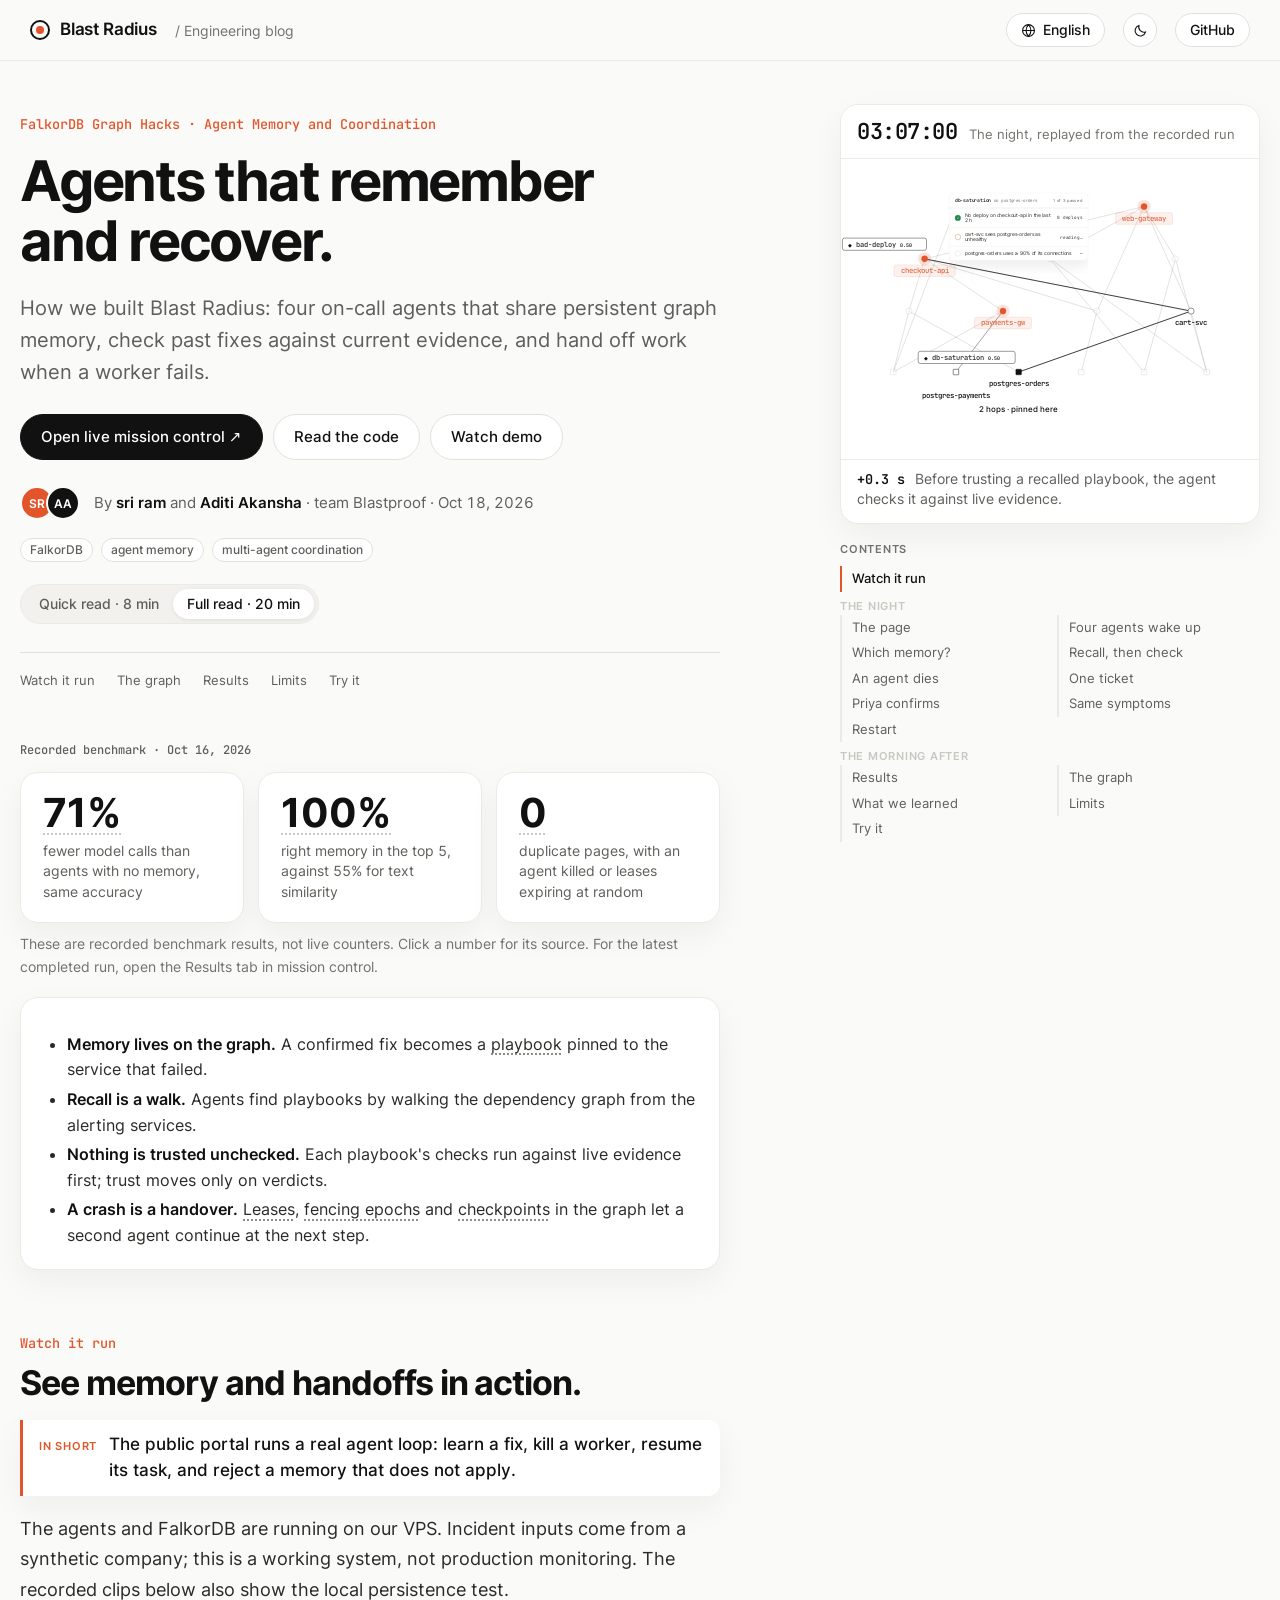
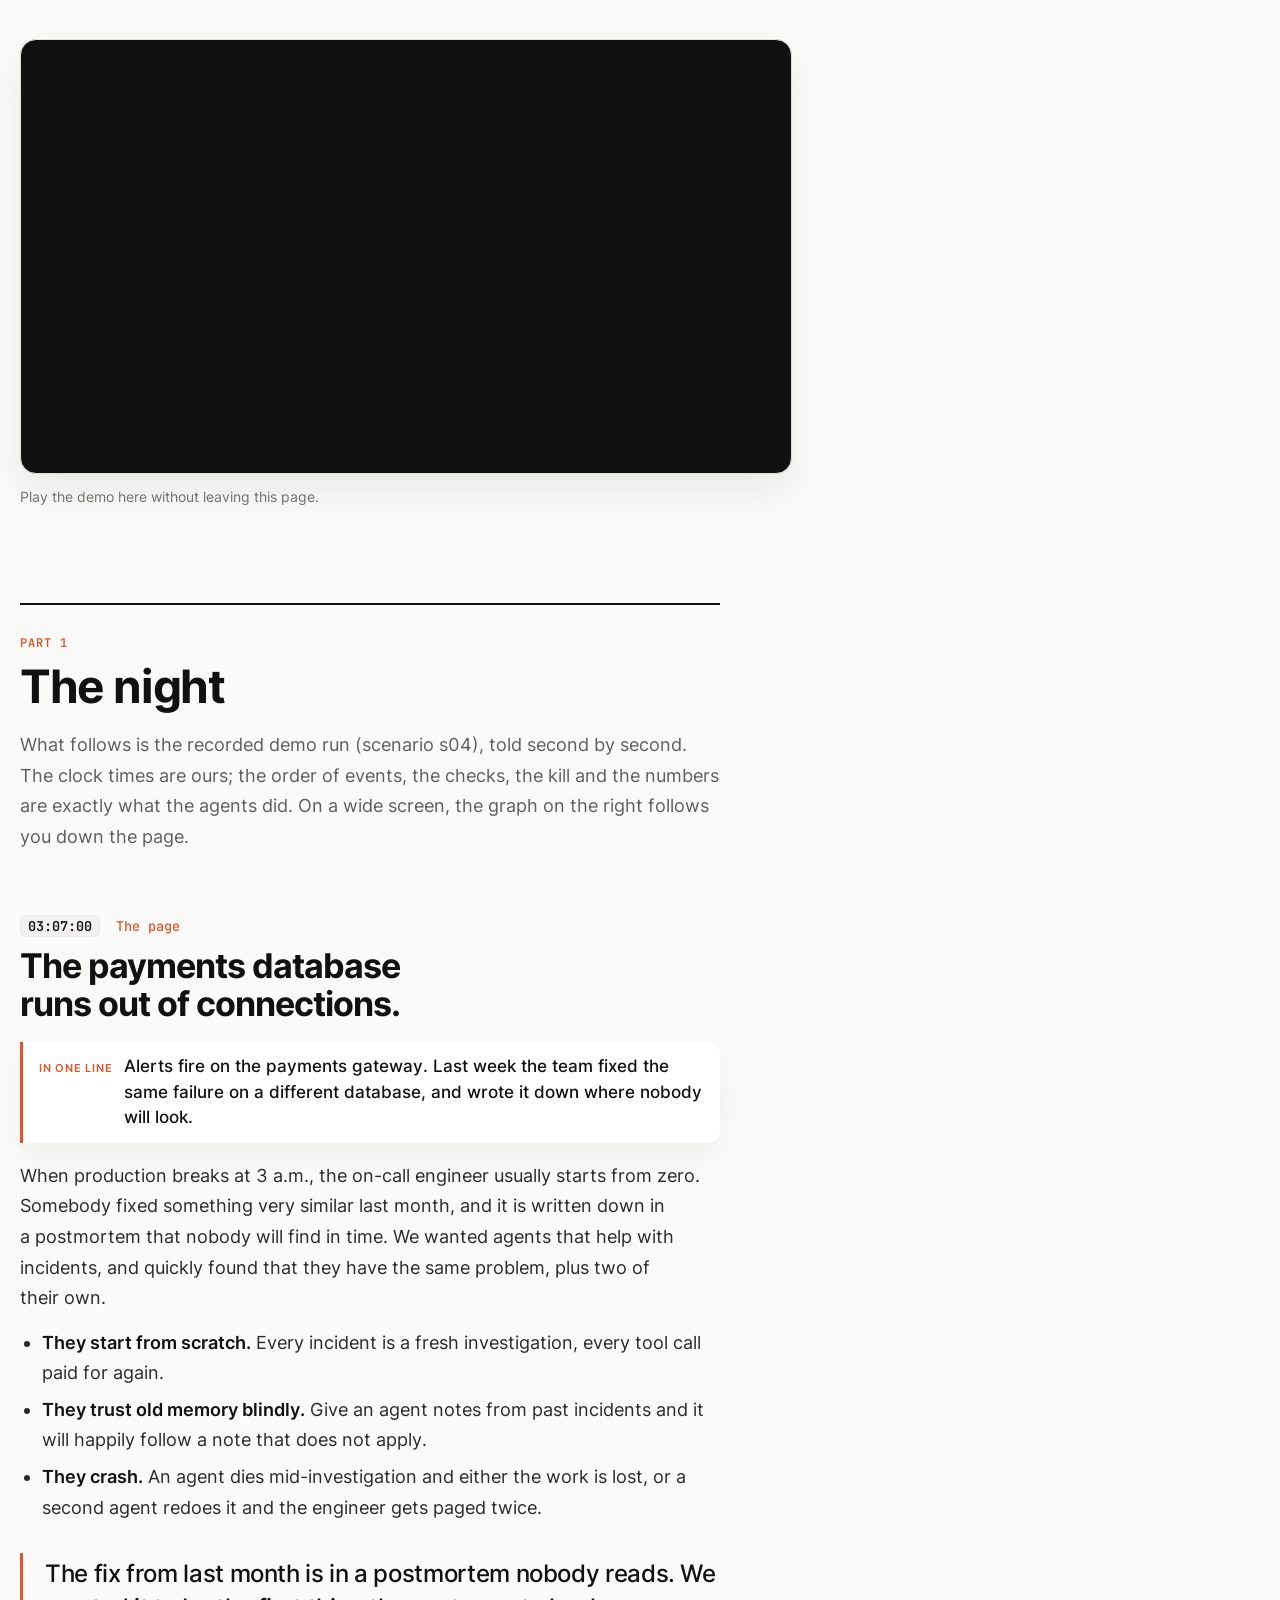
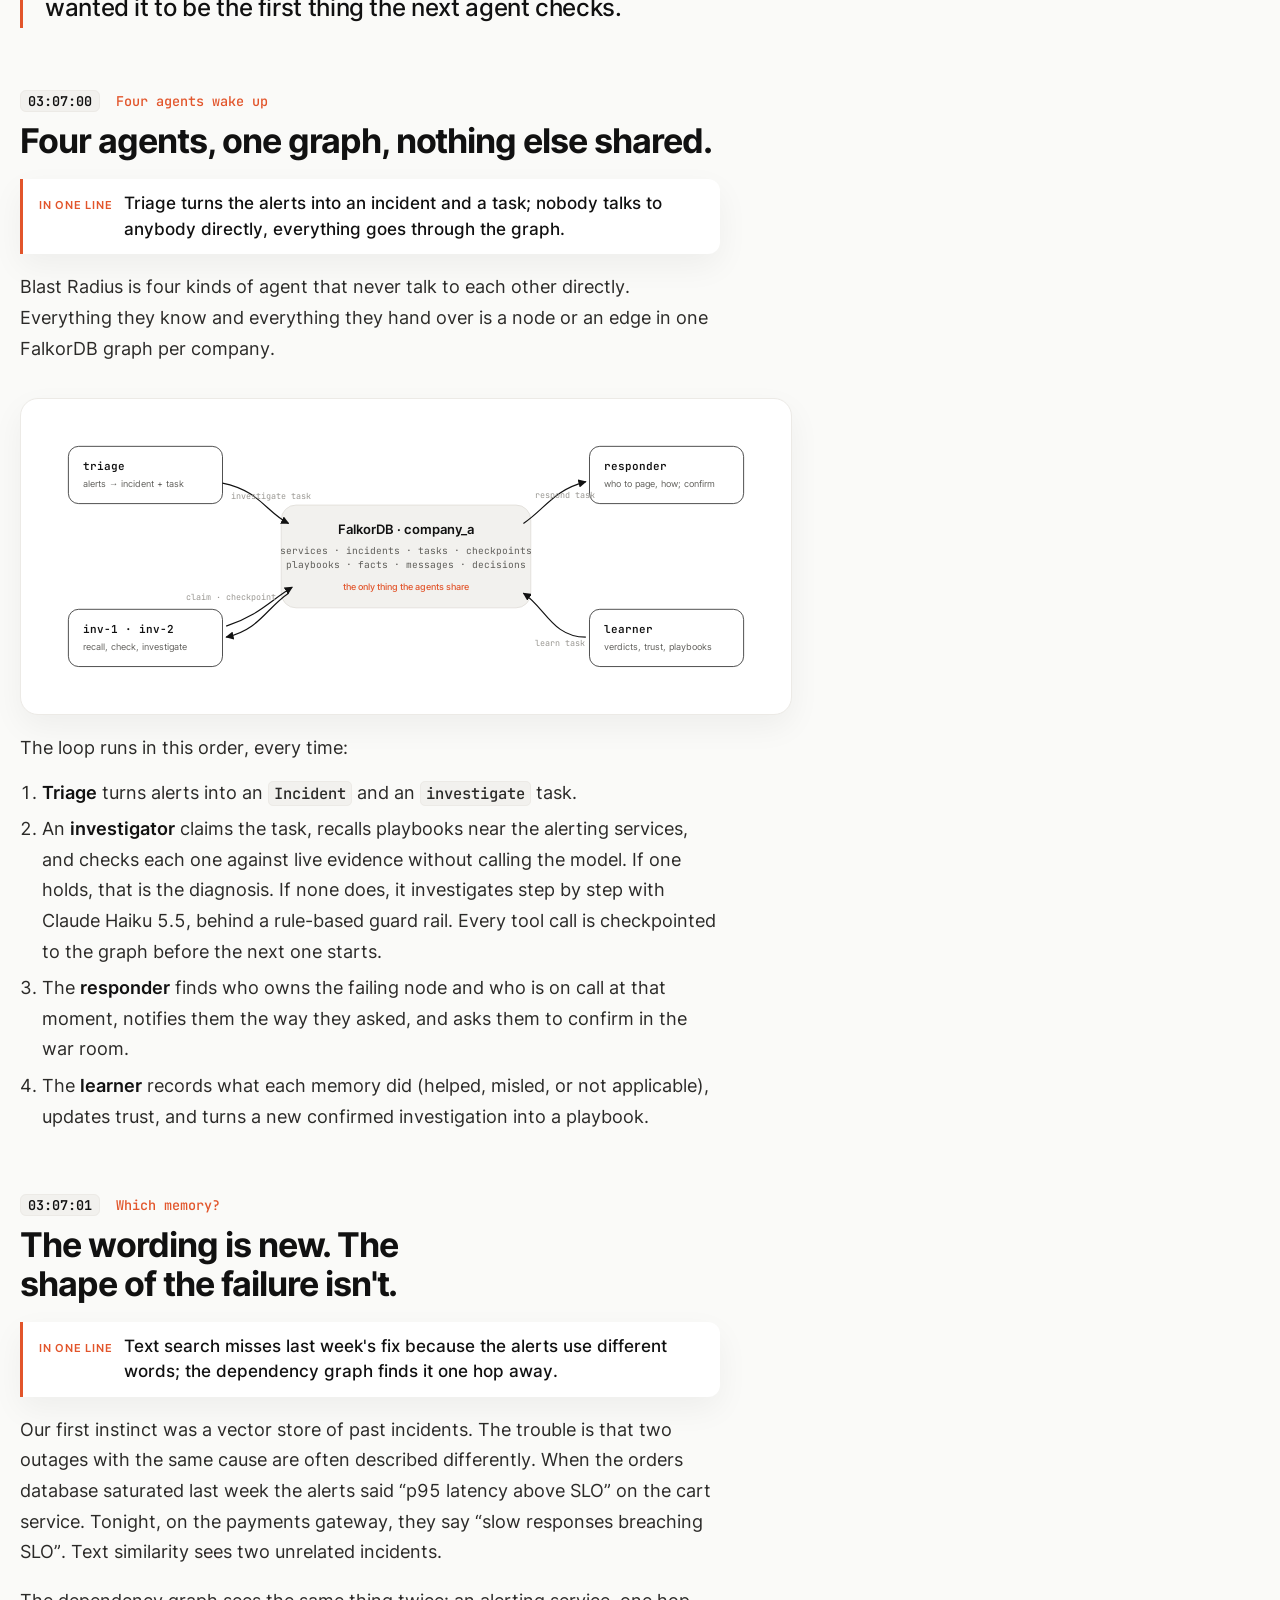
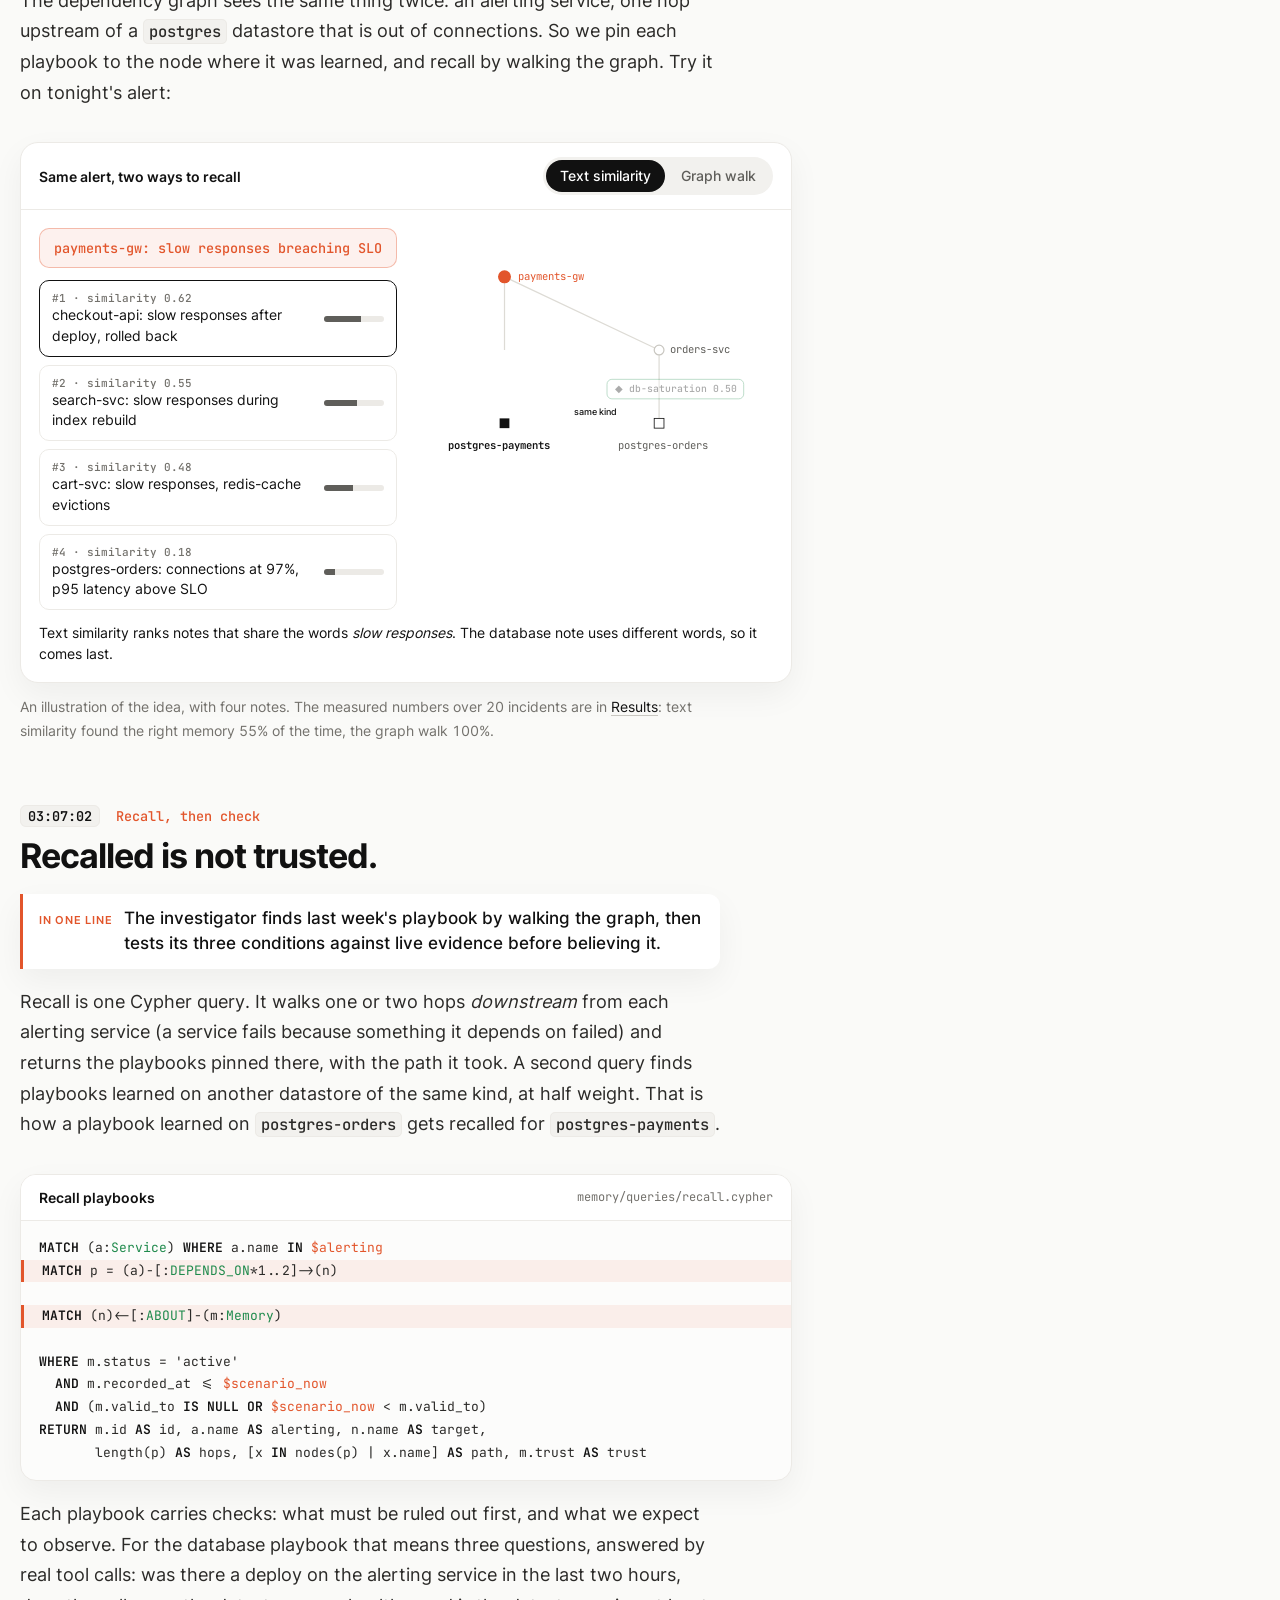
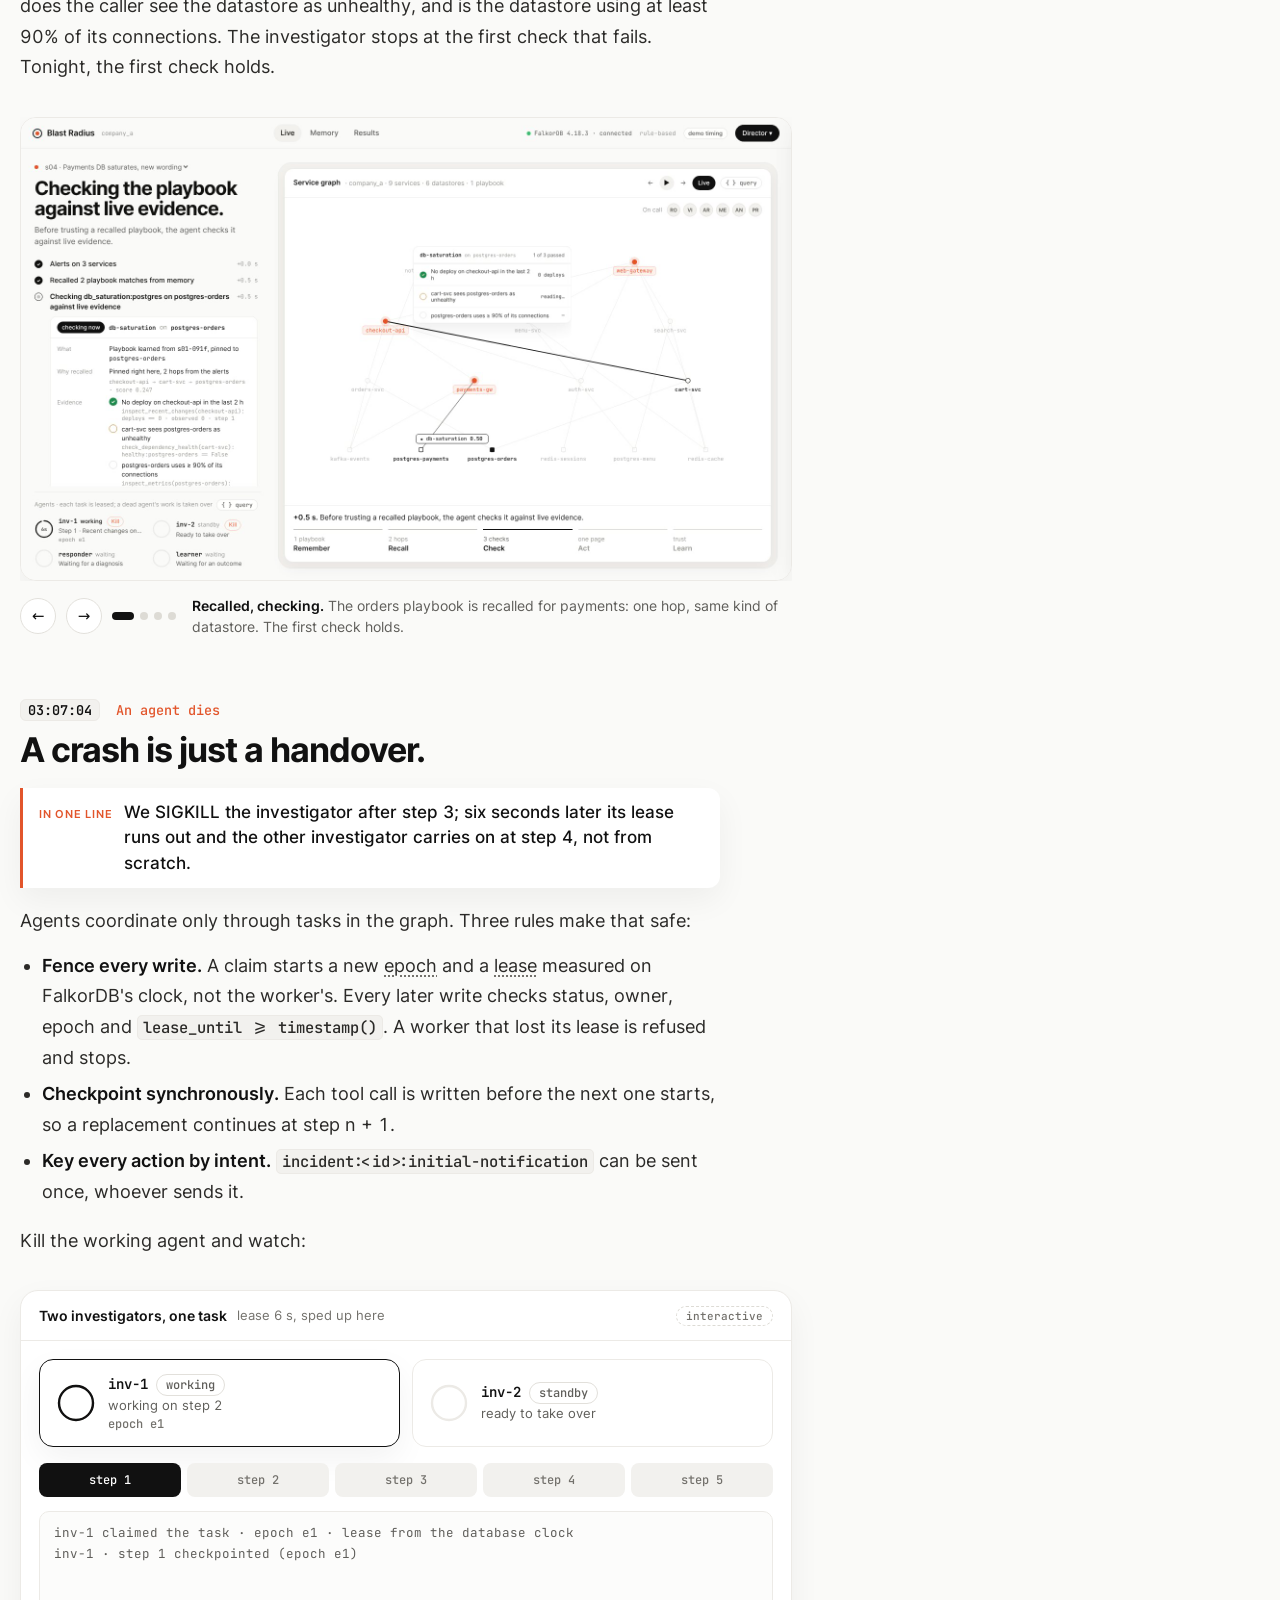
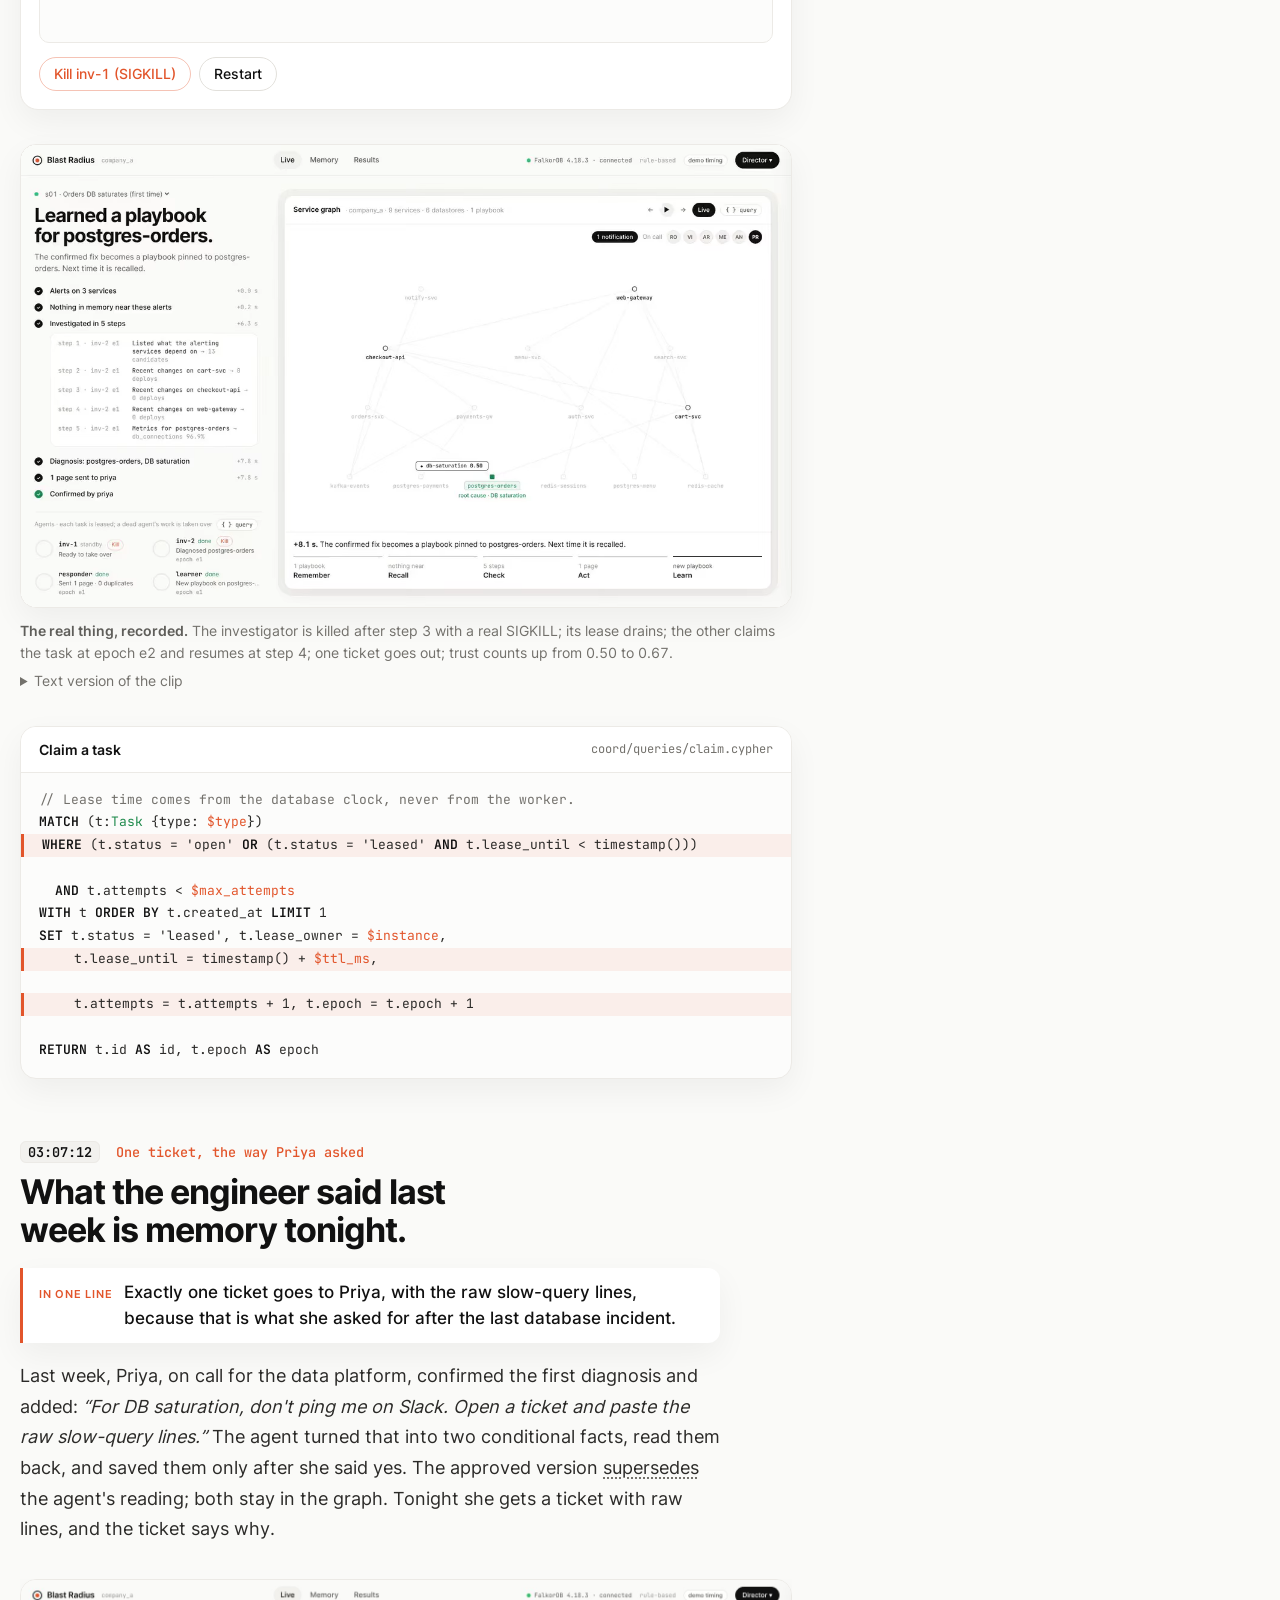
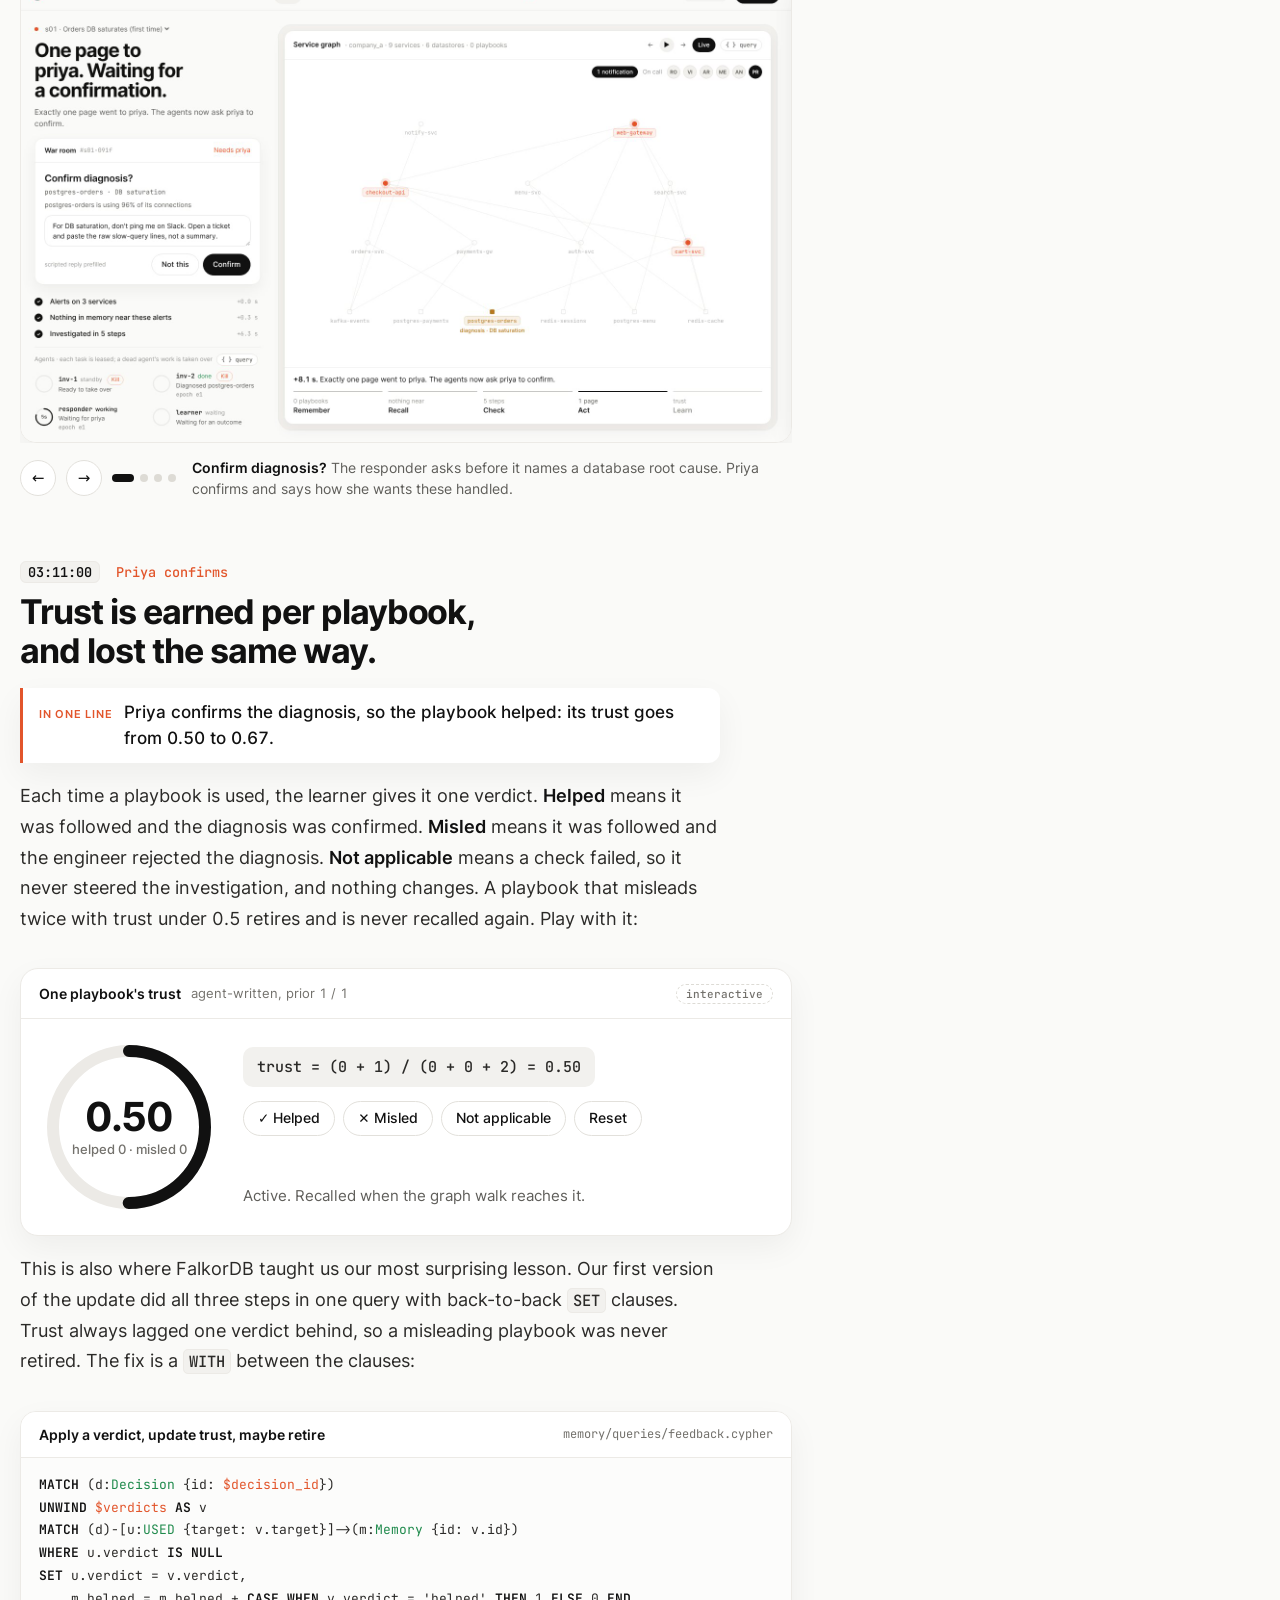
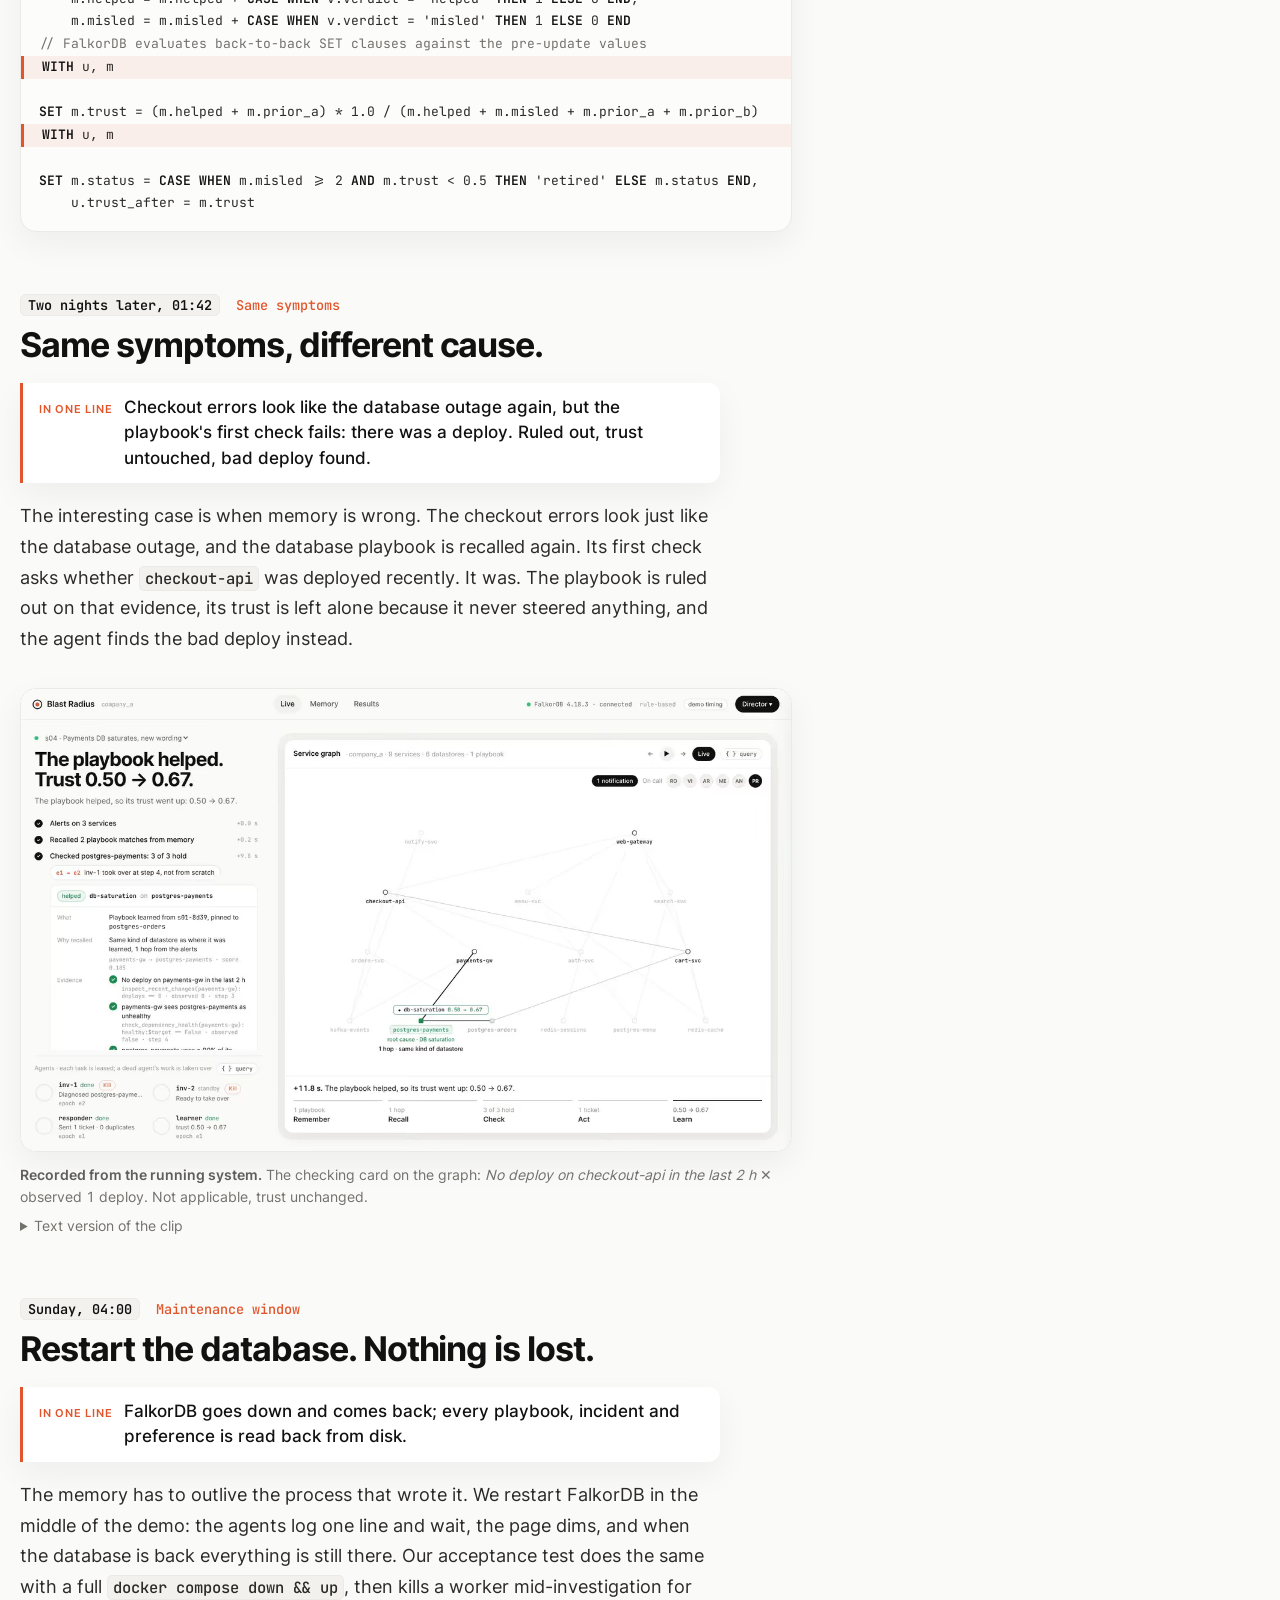
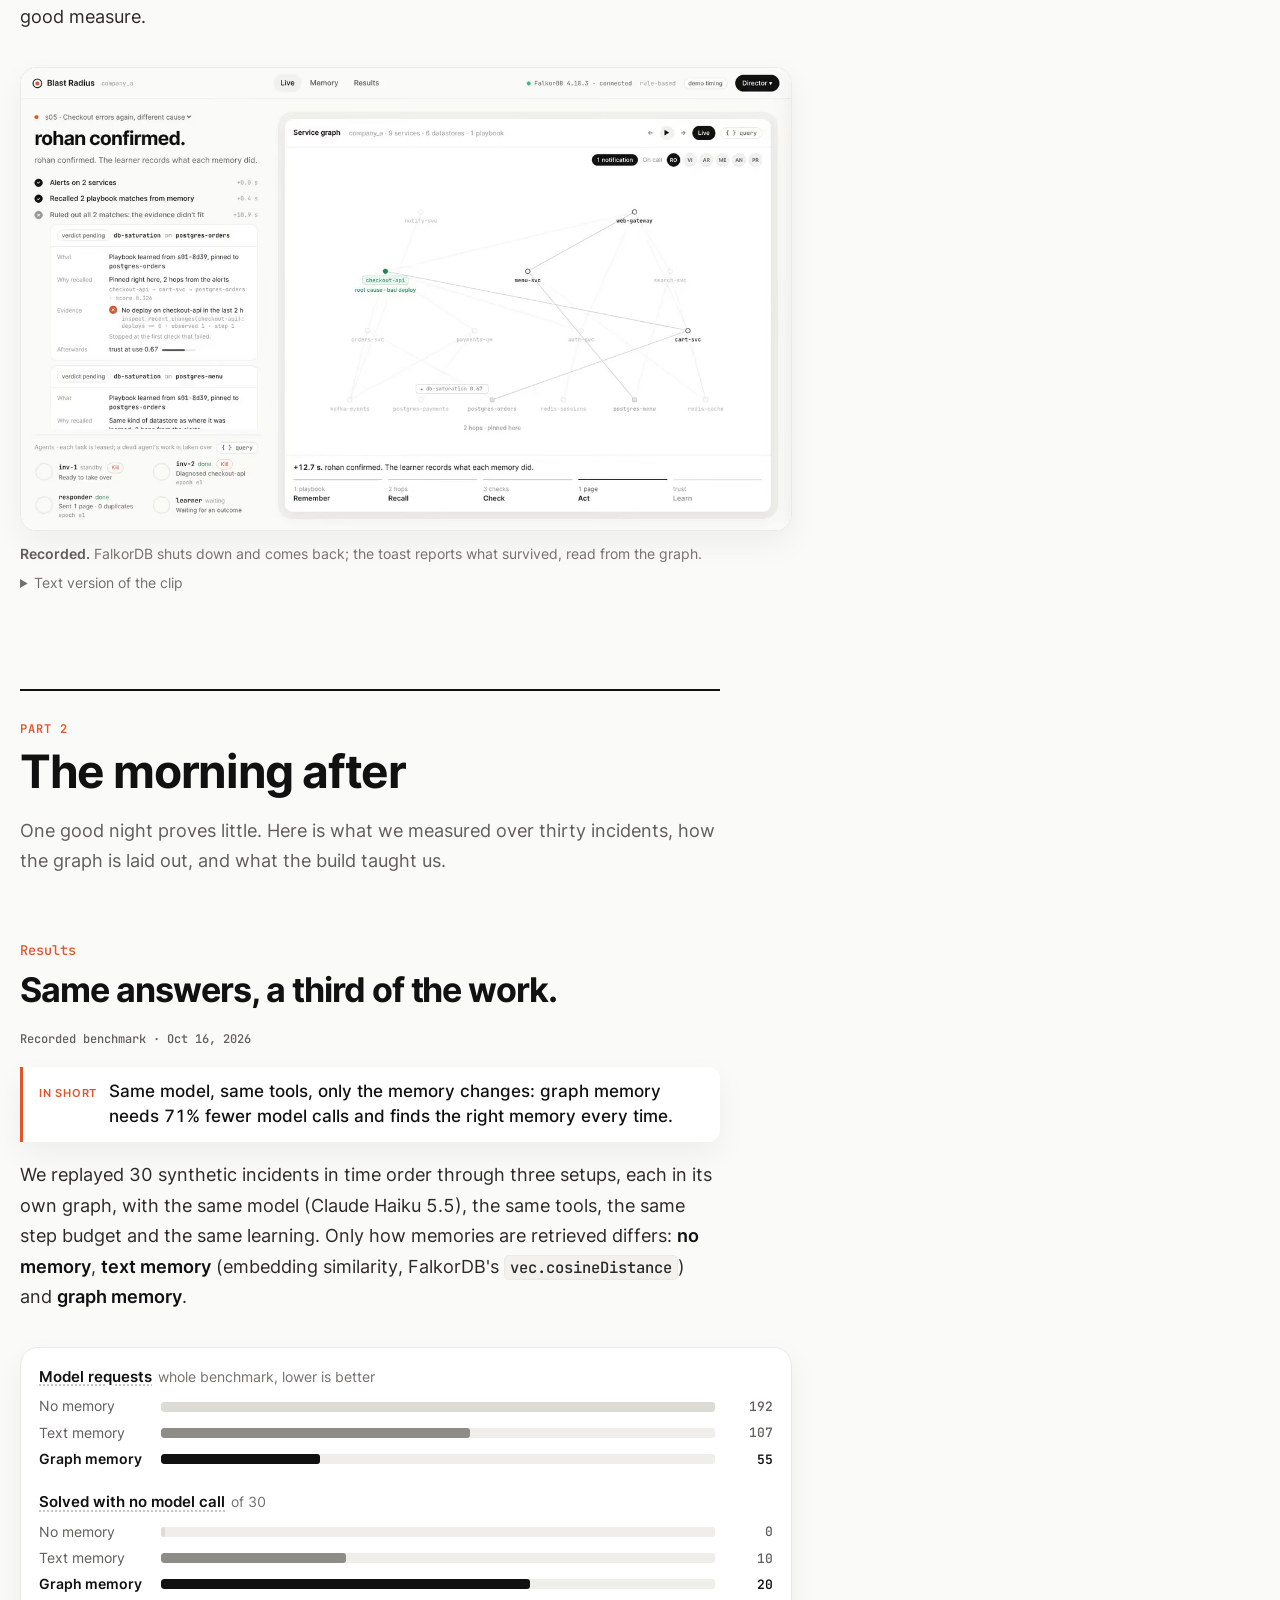
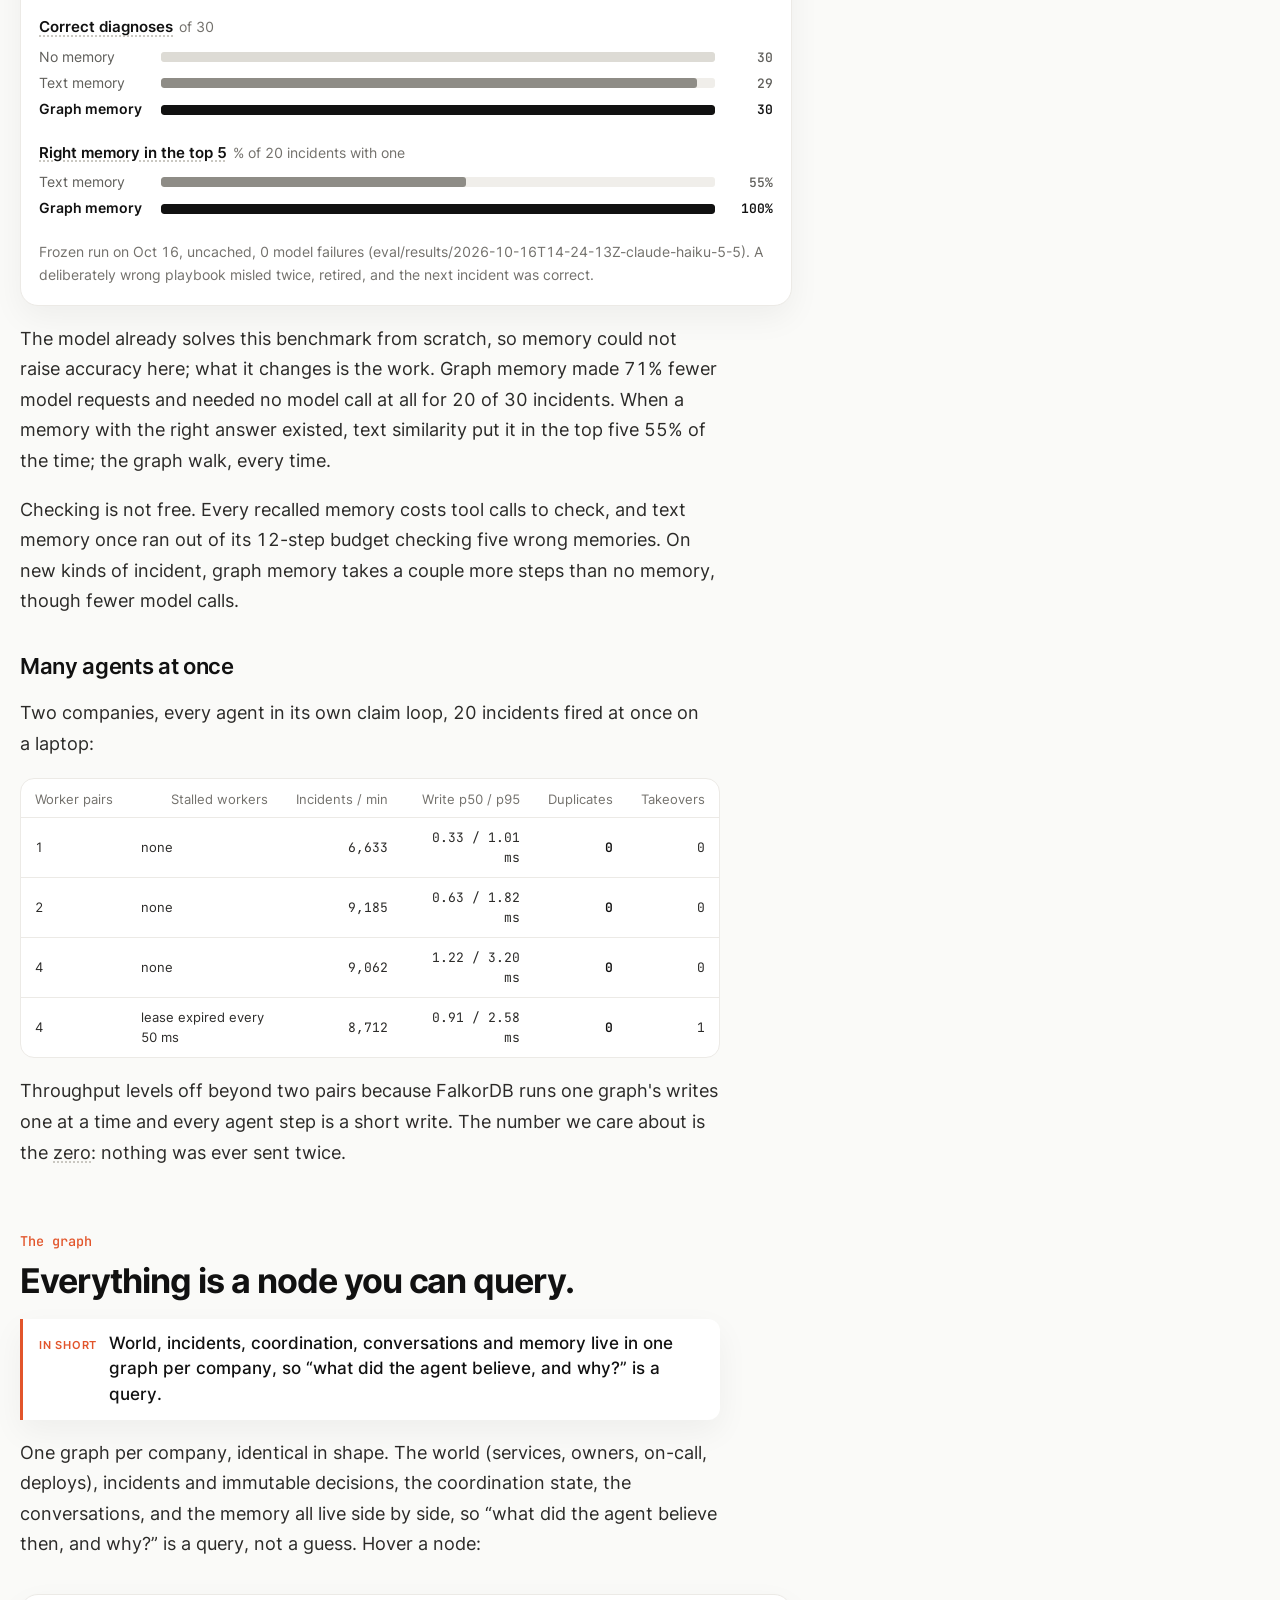
==== commit 7f92fcbc: "Play the demo inline on the blog Replace the outbound video card with a responsive YouTube embed and" ====
--- a/docs/blog/index.html
+++ b/docs/blog/index.html
@@ -164,12 +164,10 @@
 .dm .el { font: 400 11px var(--mono); fill: var(--t3); opacity: 0; transition: opacity .25s; pointer-events: none; } .dm .el.on { opacity: 1; fill: var(--sig); }
 .dm .layer { font: 600 11px var(--sans); fill: var(--t3); letter-spacing: .07em; text-transform: uppercase; }
 .dminfo { margin-top: 10px; font-size: 14.5px; color: var(--t2); min-height: 44px; }
-/* video placeholder */
-.vid { position: relative; display: block; border-radius: 18px; overflow: hidden; border: 1px solid var(--line); box-shadow: var(--shadow2); background: var(--ink); }
-.vid img { display: block; width: 100%; opacity: .32; filter: blur(1.5px) grayscale(.3); }
-.vid .play { position: absolute; inset: 0; display: grid; place-items: center; text-align: center; color: #fff; }
-.vid .play i { width: 76px; height: 76px; border-radius: 50%; background: #fff; display: grid; place-items: center; margin: 0 auto 14px; font-style: normal; color: var(--ink); font-size: 26px; padding-left: 5px; }
-.vid .play b { font-size: 20px; font-weight: 600; display: block; } .vid .play span { font-size: 14px; color: #eee; text-shadow: 0 1px 8px rgba(0,0,0,.5); }
+/* Responsive inline video: playback stays on the article. */
+.video-player { aspect-ratio: 16 / 9; width: 100%; overflow: hidden; border: 1px solid var(--line2); border-radius: 16px; background: #111; box-shadow: var(--shadow2); }
+.video-player iframe { display: block; width: 100%; height: 100%; border: 0; }
+
 /* lessons */
 .lessons { display: grid; grid-template-columns: minmax(0, 1fr); gap: 14px; margin-top: 26px; }
 .lesson { padding: 20px 24px; min-width: 0; } .lesson .n { font: 500 12.5px var(--mono); color: var(--sig); } .lesson h4 { margin: 6px 0 0; font-size: 19px; font-weight: 600; letter-spacing: -.01em; }
@@ -287,12 +285,6 @@
 .jumpnav a { font-size: 13px; color: var(--t2); text-decoration: underline; text-underline-offset: 5px; text-decoration-color: transparent; }
 .jumpnav a:hover { color: var(--ink); text-decoration-color: var(--sig); }
 article p.benchmark-label { font: 500 12px/1.6 var(--mono); color: var(--t2); margin-top: 20px; }
-.portal-preview { background: #161615; }
-.portal-preview img { opacity: .42; filter: none; }
-.portal-preview .play > span { padding: 24px; }
-.portal-preview .play i { width: 54px; height: 54px; padding: 0; color: #111; font-size: 25px; }
-.portal-preview .play b { font-size: 23px; margin-bottom: 8px; }
-.portal-preview .play span { line-height: 1.5; }
 @media (max-width: 700px) {
   header.hero { padding-block: 36px 22px; }
   h1 { font-size: clamp(34px, 8.8vw, 44px); letter-spacing: -.035em; }
@@ -306,8 +298,6 @@
   .btns .pill.dark { flex: 1 1 100%; text-align: center; justify-content: center; }
   .beat { display: block; } .beat .tl { display: block; margin-bottom: 6px; }
   .part { margin-top: 64px; } .part h2 { font-size: 36px; }
-  .portal-preview .play b { font-size: 19px; } .portal-preview .play span { font-size: 12px; }
-  .portal-preview .play i { width: 42px; height: 42px; margin-bottom: 8px; }
 }
 </style>
 </head>
@@ -339,7 +329,7 @@
     <div data-i18n="k2" class="kicker">FalkorDB Graph Hacks · Agent Memory and Coordination</div>
     <h1 data-i18n="k3">Agents that remember<br>and recover.</h1>
     <p data-i18n="k4" class="dek">How we built Blast Radius: four on-call agents that share persistent graph memory, check past fixes against current evidence, and hand off work when a worker fails.</p>
-    <div class="btns"><a data-i18n="k8" class="pill dark" href="https://blast.genziitian.in/mission-control" target="_blank" rel="noopener">Open live mission control ↗</a><a data-i18n="k9" class="pill" href="https://github.com/Genziitian/Blastproof" target="_blank" rel="noopener">Read the code</a><a data-i18n="k10" class="pill" href="https://youtu.be/ubFTOB0ZIh0" target="_blank" rel="noopener">Watch demo ↗</a></div>
+    <div class="btns"><a data-i18n="k8" class="pill dark" href="https://blast.genziitian.in/mission-control" target="_blank" rel="noopener">Open live mission control ↗</a><a data-i18n="k9" class="pill" href="https://github.com/Genziitian/Blastproof" target="_blank" rel="noopener">Read the code</a><a data-i18n="k10" class="pill" href="#demo">Watch demo</a></div>
     <div class="byline"><span class="avs"><span>SR</span><span>AA</span></span><span data-i18n="k5">By <b>sri ram</b> and <b>Aditi Akansha</b> · team Blastproof · Oct 18, 2026</span></div>
     <div class="tags"><span class="chip">FalkorDB</span><span class="chip">agent memory</span><span class="chip">multi-agent coordination</span></div>
     <div class="depth" role="radiogroup" aria-label="Reading depth"><button data-i18n="k6" role="radio" data-depth="quick">Quick read · <span id="min-quick">5</span> min</button><button data-i18n="k7" role="radio" data-depth="full">Full read · <span id="min-full">14</span> min</button></div>
@@ -379,8 +369,10 @@
     <p data-i18n="k26" class="demo-context">The agents and FalkorDB are running on our VPS. Incident inputs come from a synthetic company; this is a working system, not production monitoring. The recorded clips below also show the local persistence test.</p>
   </section>
   <figure class="wide">
-    <a class="vid portal-preview" id="vid" href="https://youtu.be/ubFTOB0ZIh0" target="_blank" rel="noopener" aria-label="Watch the Blast Radius demo on YouTube"><img data-i18n-alt="a211" src="media/landing.jpg" alt="The Blast Radius landing page">
-      <span class="play"><span><i aria-hidden="true">▶</i><b data-i18n="k27">Watch the demo</b><span data-i18n="k28" id="vidnote">Watch on YouTube</span></span></span></a>
+    <div class="video-player">
+      <iframe id="vid" src="https://www.youtube-nocookie.com/embed/ubFTOB0ZIh0?rel=0" title="Blast Radius demo: agents that remember and recover" loading="lazy" allow="accelerometer; autoplay; clipboard-write; encrypted-media; gyroscope; picture-in-picture; web-share" referrerpolicy="strict-origin-when-cross-origin" allowfullscreen></iframe>
+    </div>
+    <figcaption data-i18n="k28" id="vidnote">Play the demo here without leaving this page.</figcaption>
   </figure>
 
   <div class="part col" id="night"><span data-i18n="k29">Part 1</span><h2 data-i18n="k30">The night</h2><p data-i18n="k31">What follows is the recorded demo run (scenario s04), told second by second. The clock times are ours; the order of events, the checks, the kill and the numbers are exactly what the agents did. On a wide screen, the graph on the right follows you down the page.</p></div>
@@ -661,7 +653,6 @@
 "use strict";
 // The blog is static: the hero replays a recorded run (assets/example.json) with
 // the app's own code (assets/core.js); the other figures are self-contained.
-const YOUTUBE_URL = "https://youtu.be/ubFTOB0ZIh0";
 const qs = (s) => document.querySelector(s);
 /* translation hooks (see the language switcher at the end): tr/tf look a string up in the
    loaded language, T only marks a string for extraction by scripts/blog_i18n.py */
@@ -680,9 +671,6 @@
   let cur = secs2[0]?.id; secs2.forEach((s) => { if (s.offsetParent && s.getBoundingClientRect().top < 160) cur = s.id; });
   document.querySelectorAll(".toc a").forEach((a) => a.classList.toggle("on", a.getAttribute("href") === "#" + cur));
 }, {passive: true});
-
-/* video link */
-if (YOUTUBE_URL) { qs("#vid").href = YOUTUBE_URL; qs("#vid").target = "_blank"; qs("#vidnote").textContent = tr("Watch on YouTube"); }
 
 /* the recorded night: a looping replay in the hero (narrow screens) and, on wide
    screens, a rail that moves to the moment of the section being read */
@@ -951,7 +939,6 @@
 }
 function done(lang) {
   setDoc(lang); langUI(); redraw.forEach((f) => f());
-  if (YOUTUBE_URL) qs("#vidnote").textContent = tr("Watch on YouTube");
   const u = new URL(location.href); if (lang === "en") u.searchParams.delete("lang"); else u.searchParams.set("lang", lang);
   history.replaceState(null, "", u);
 }
